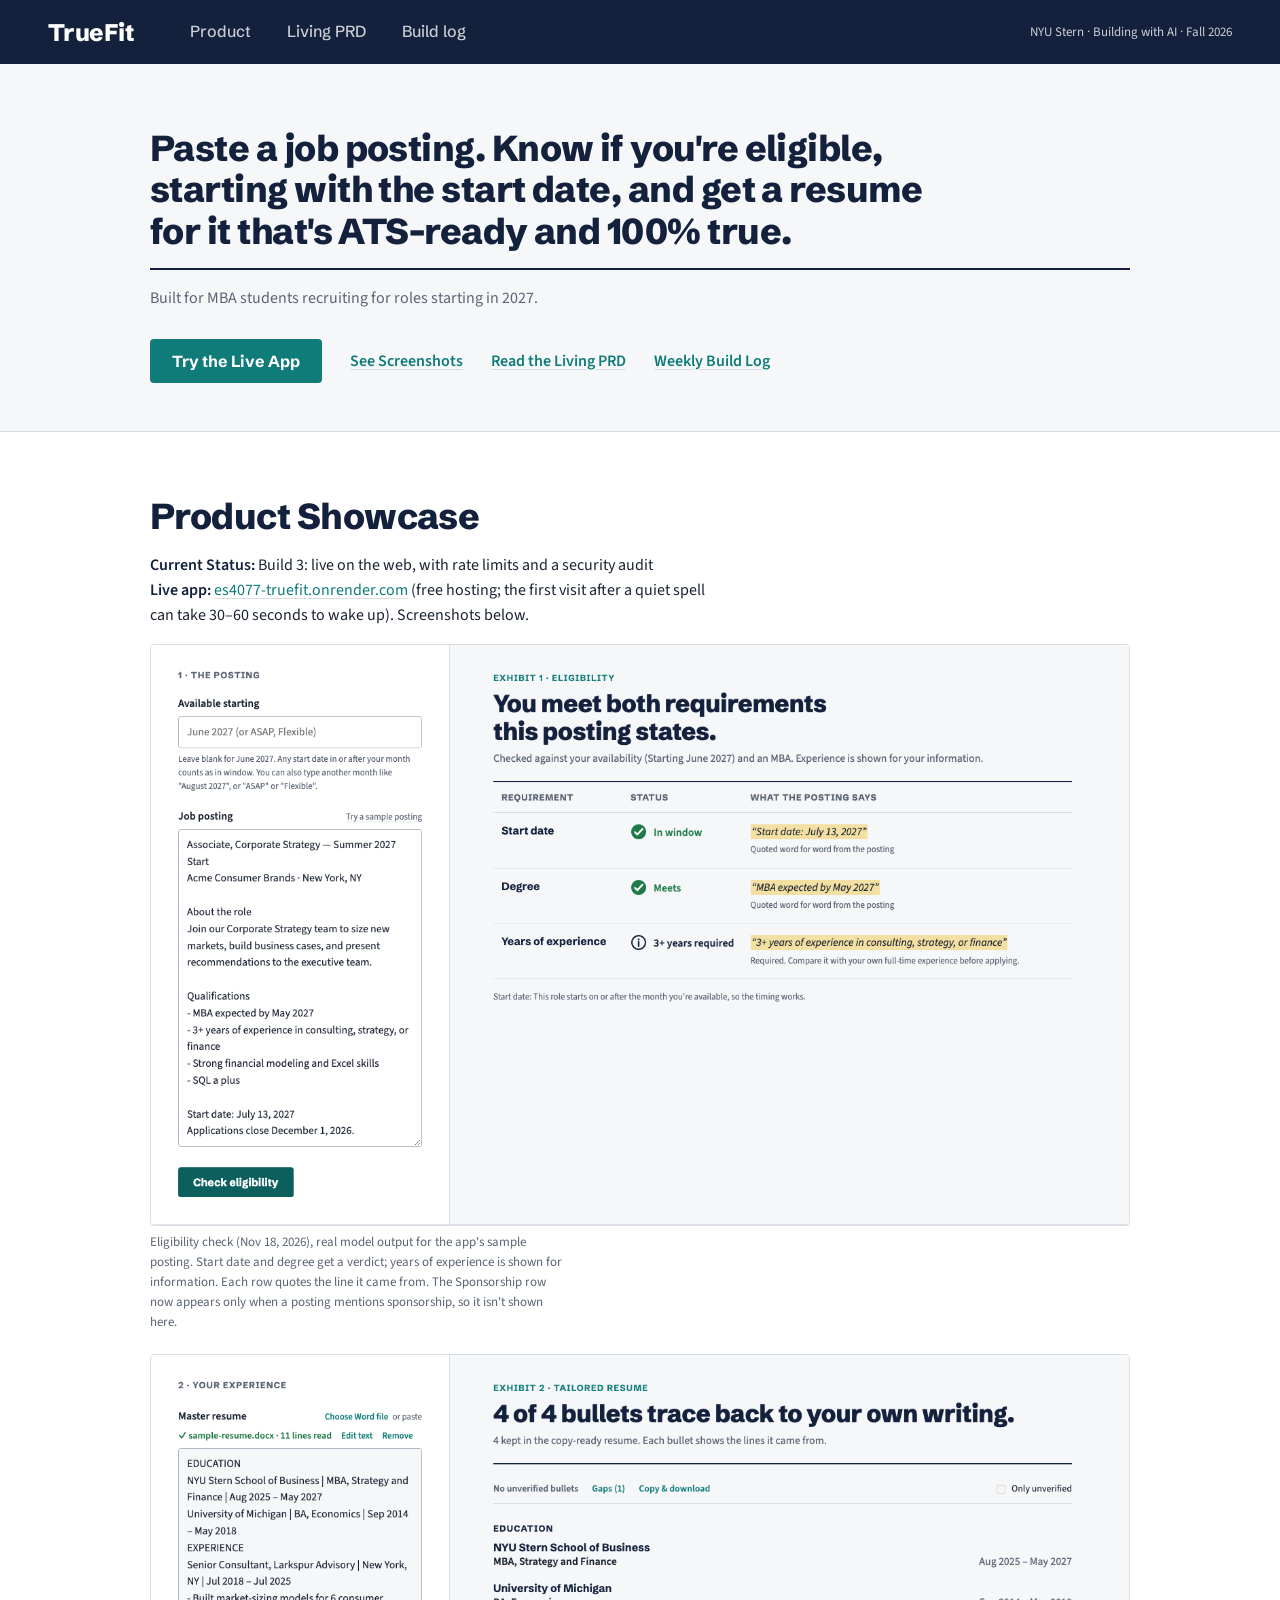
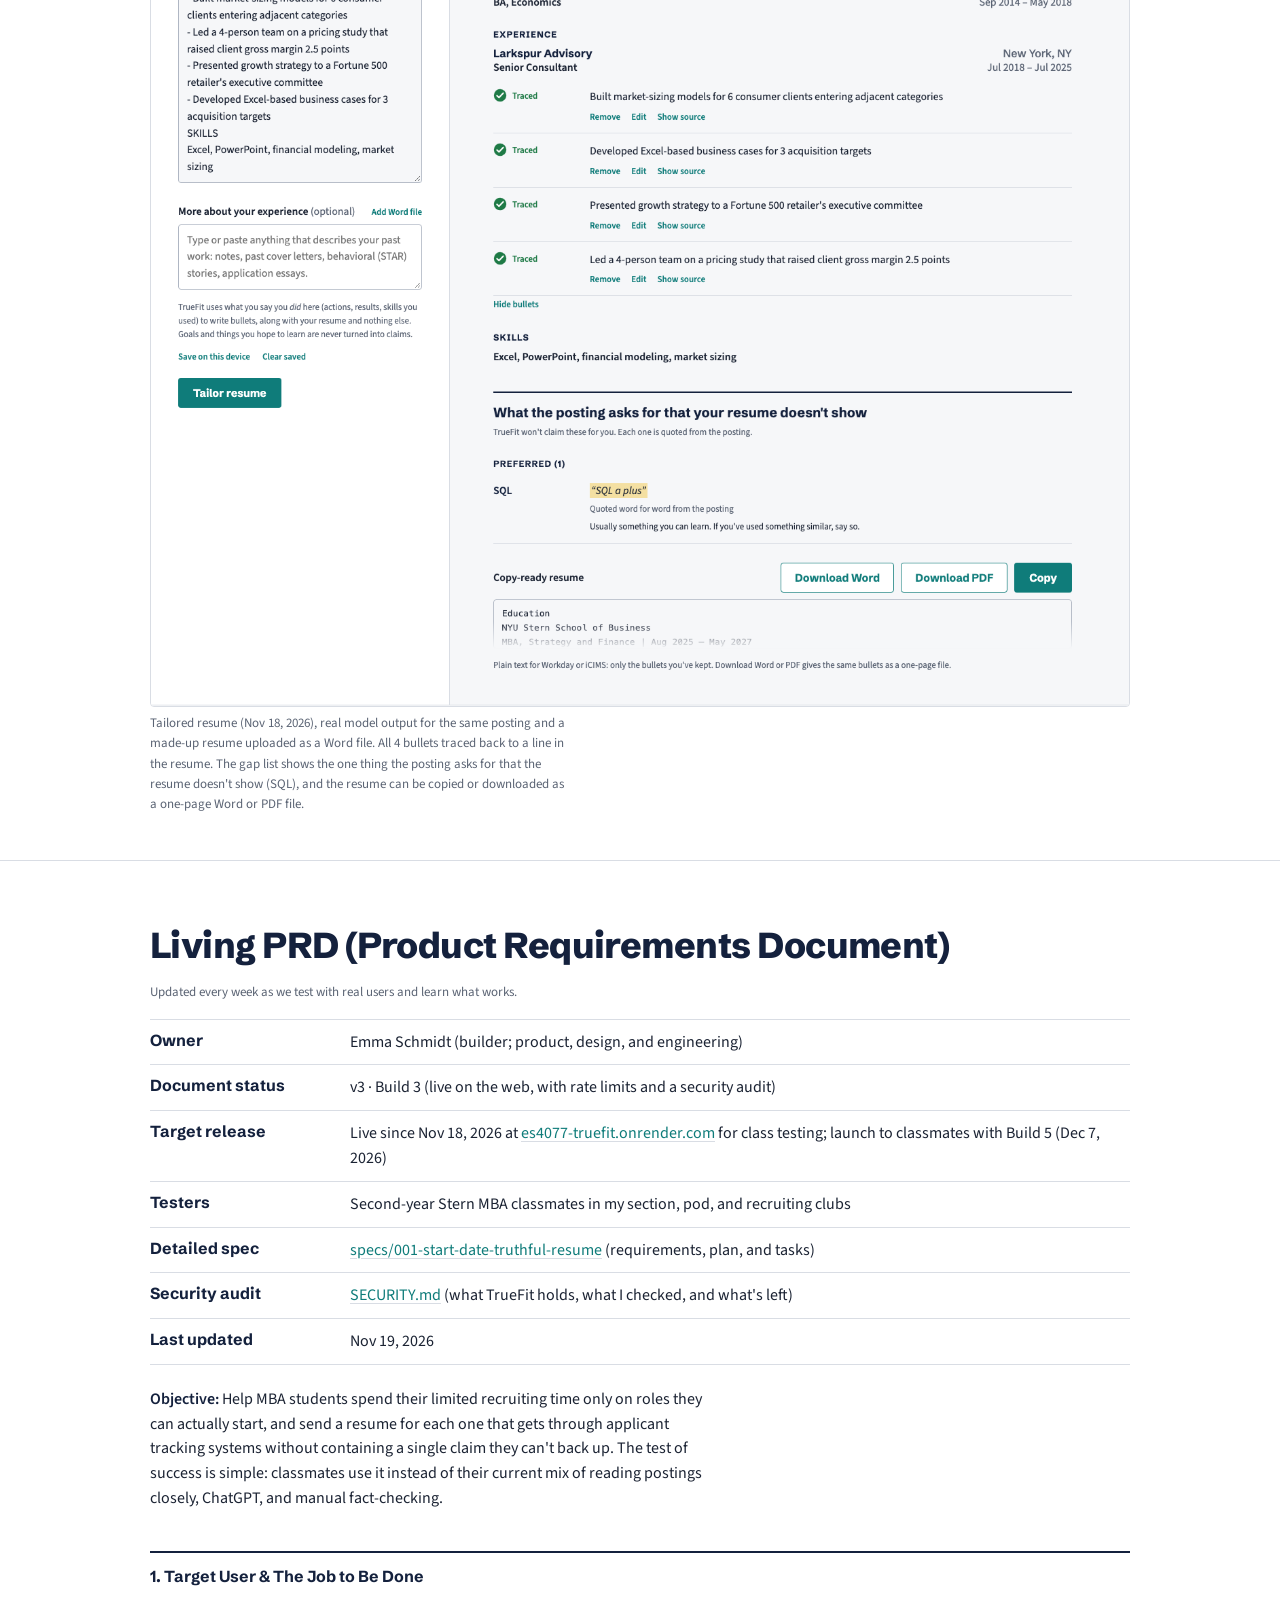
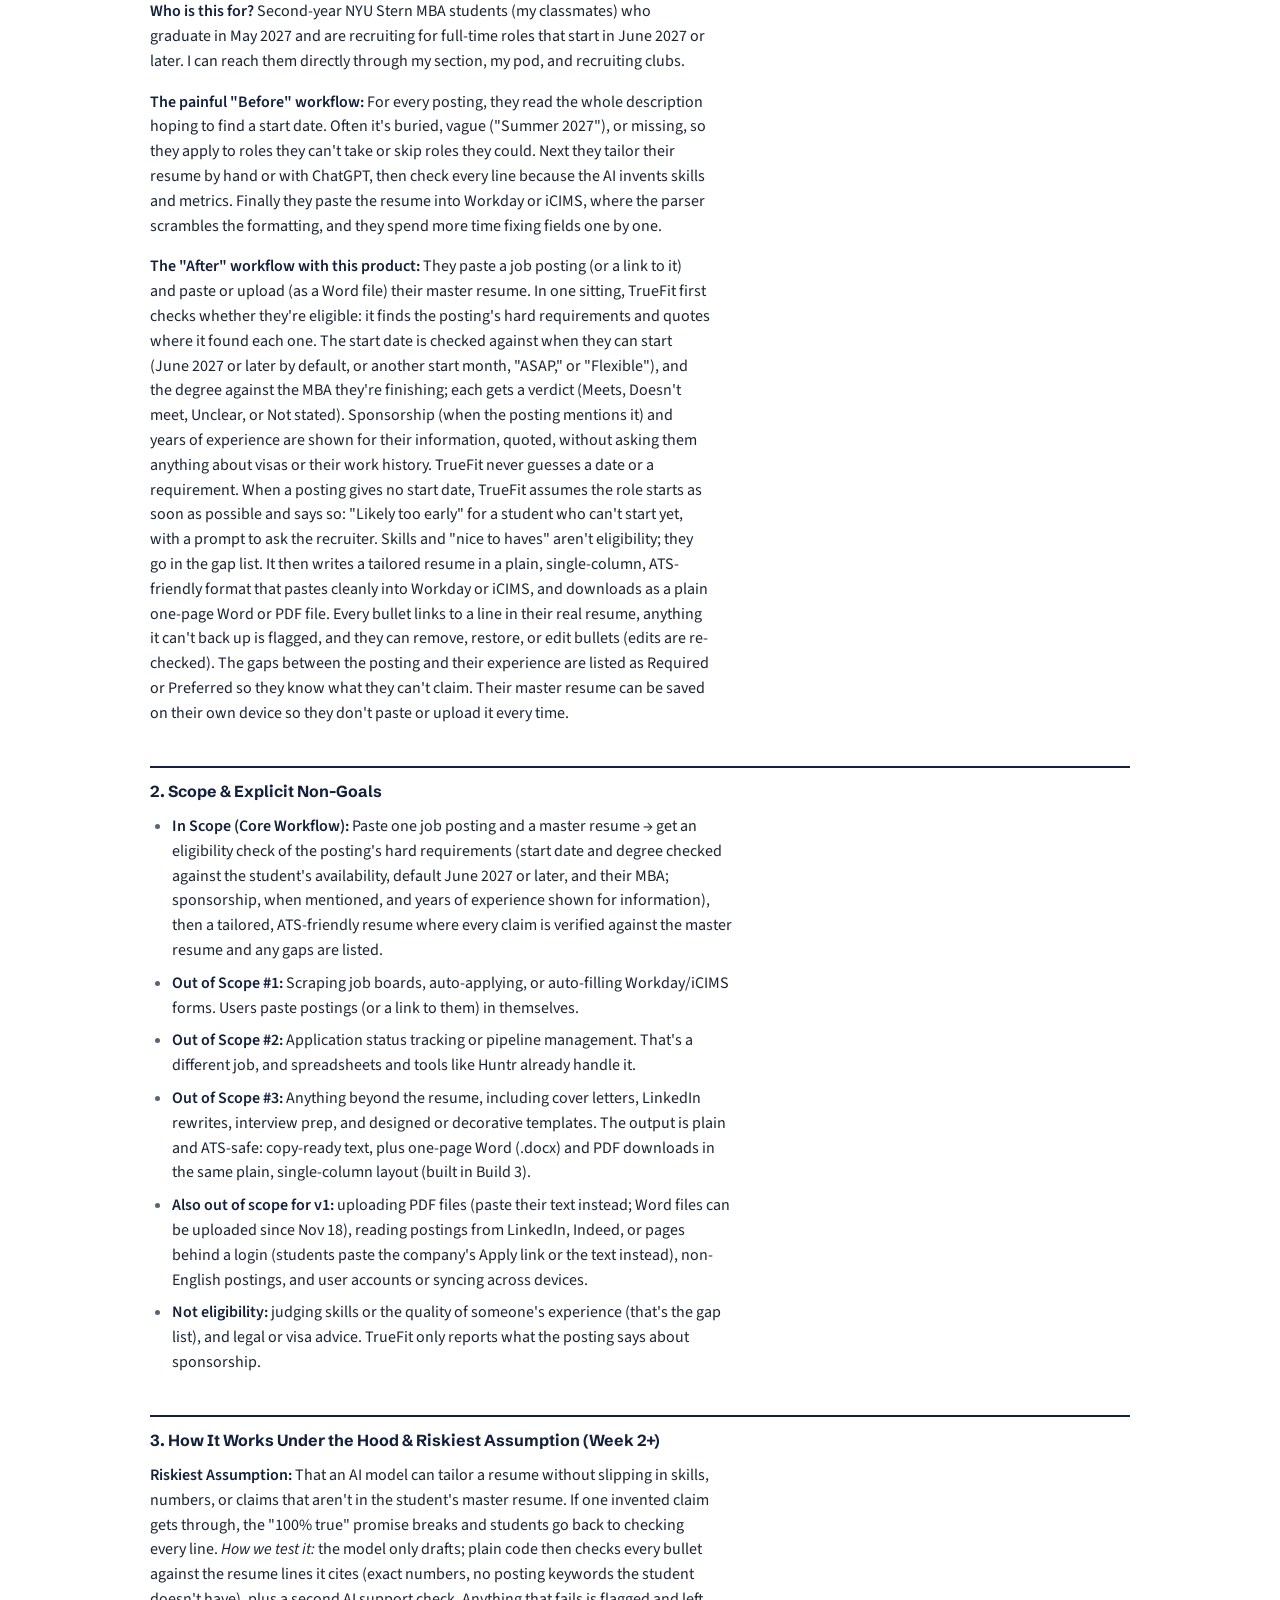
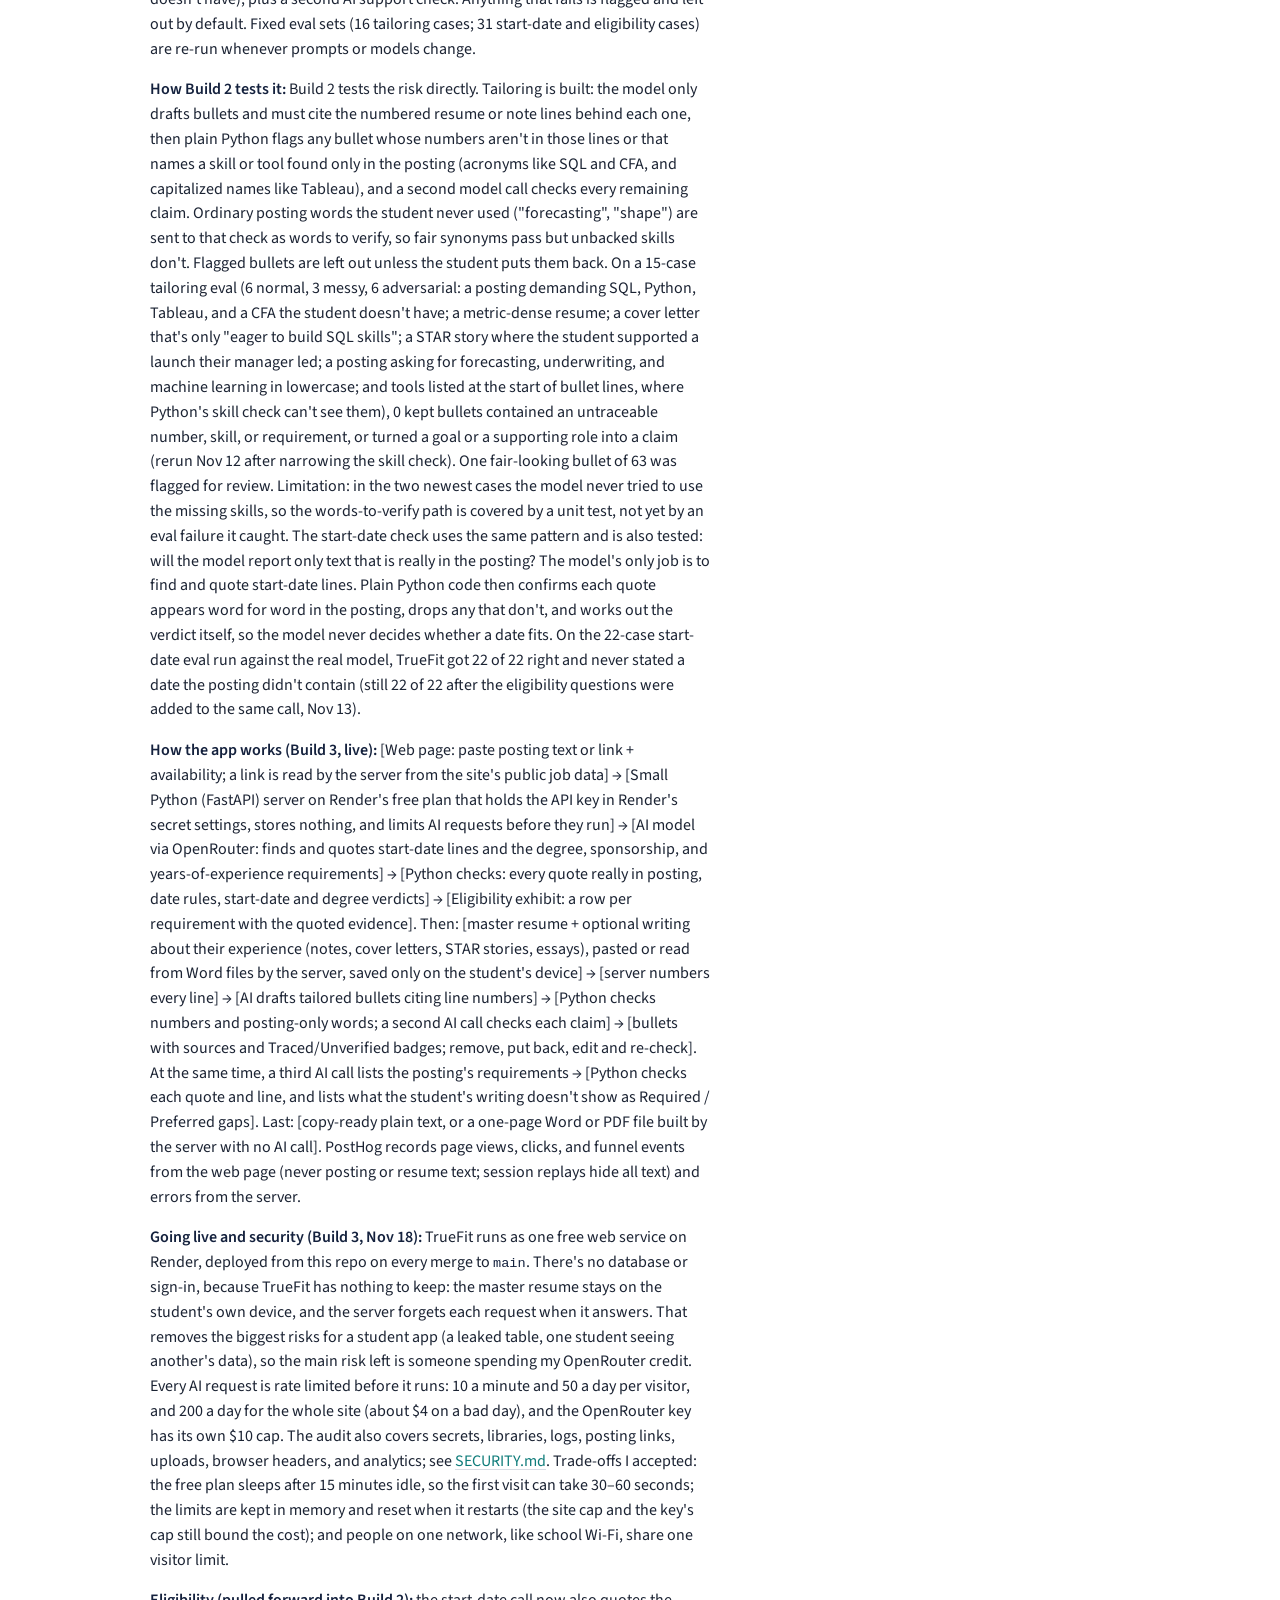
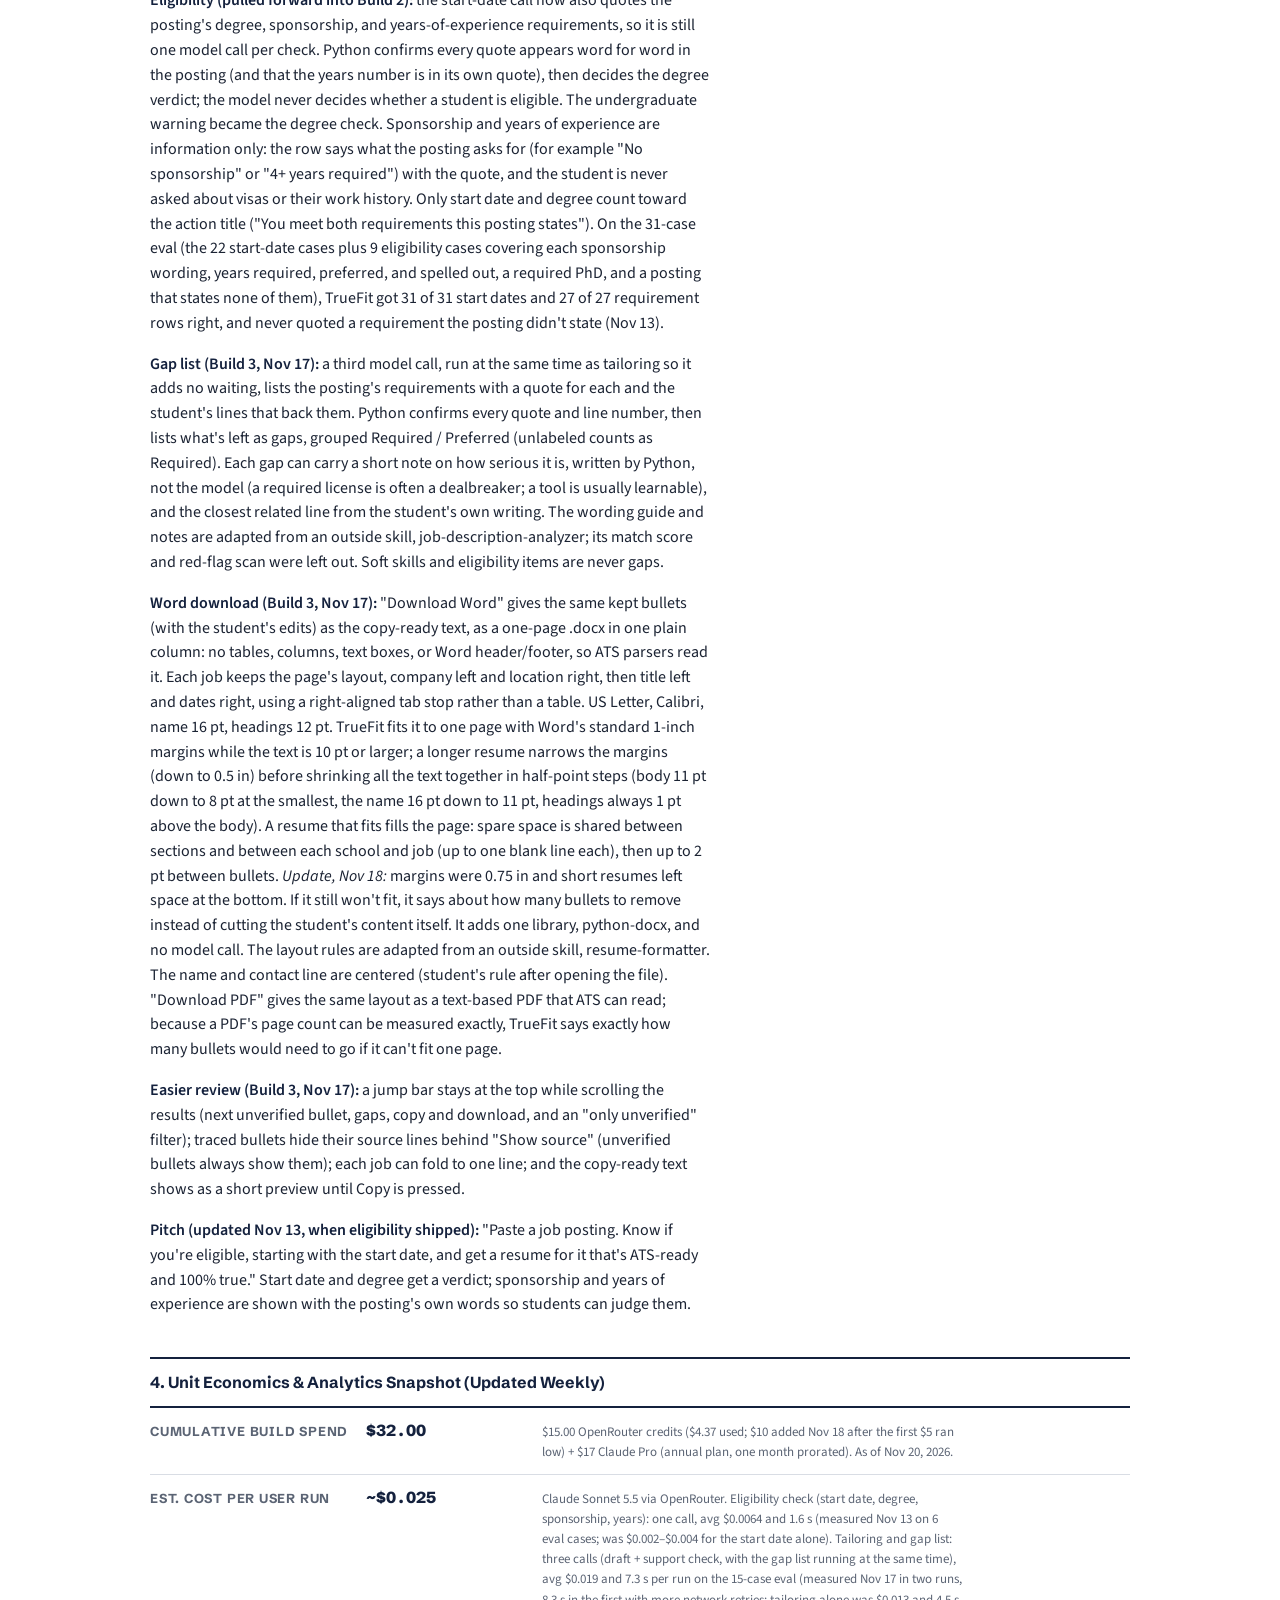
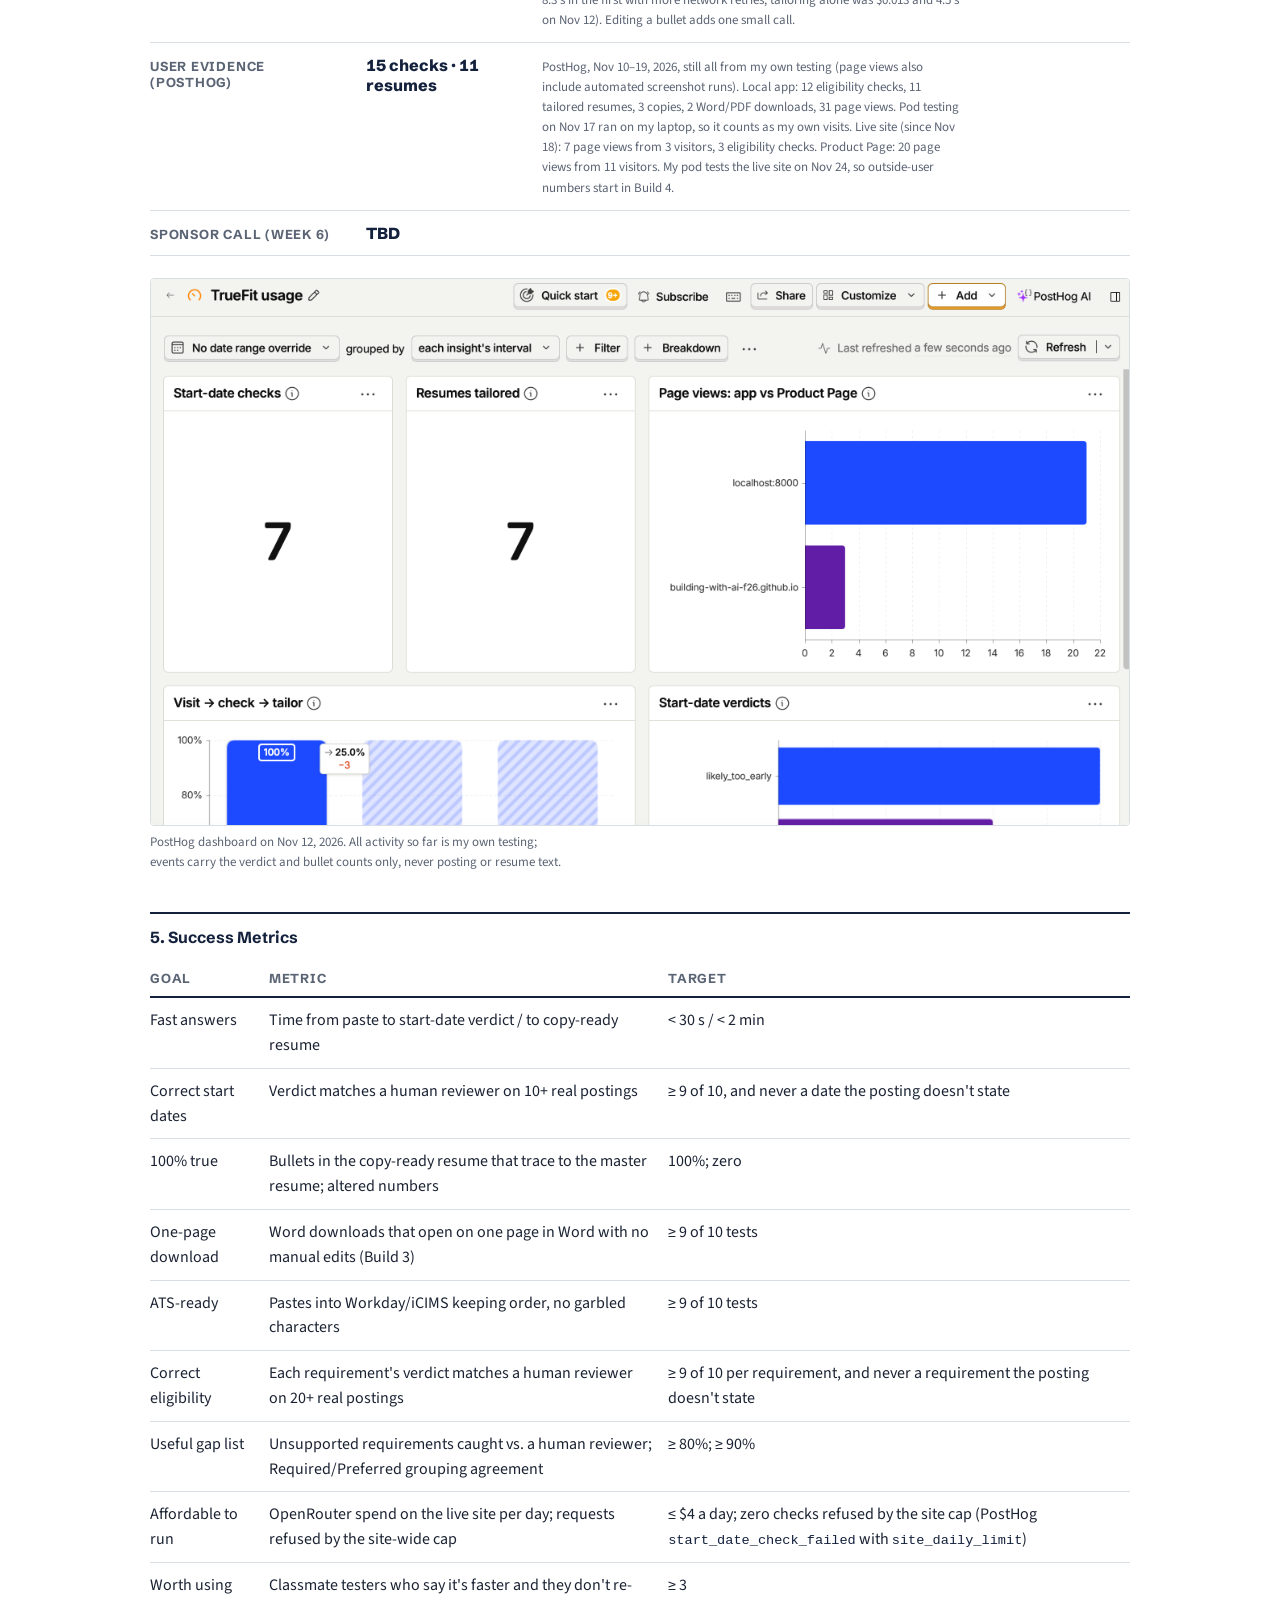
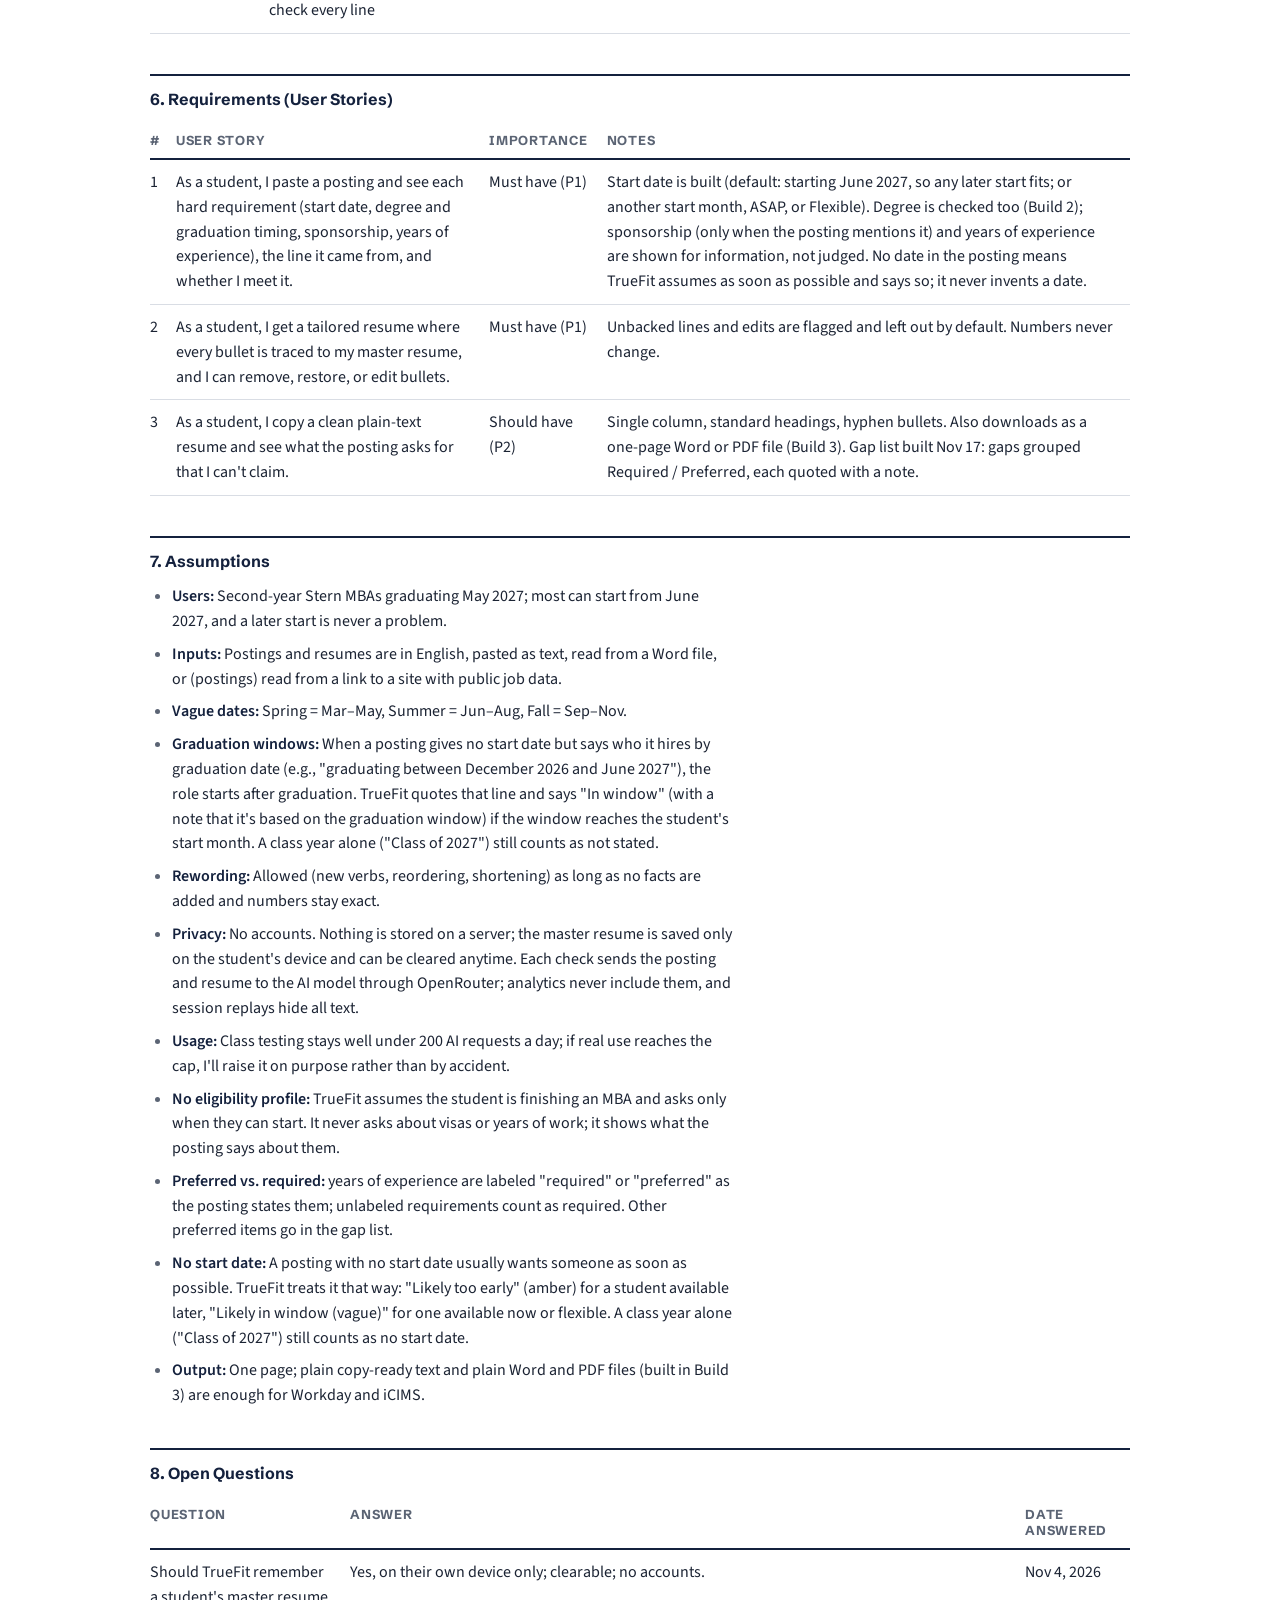
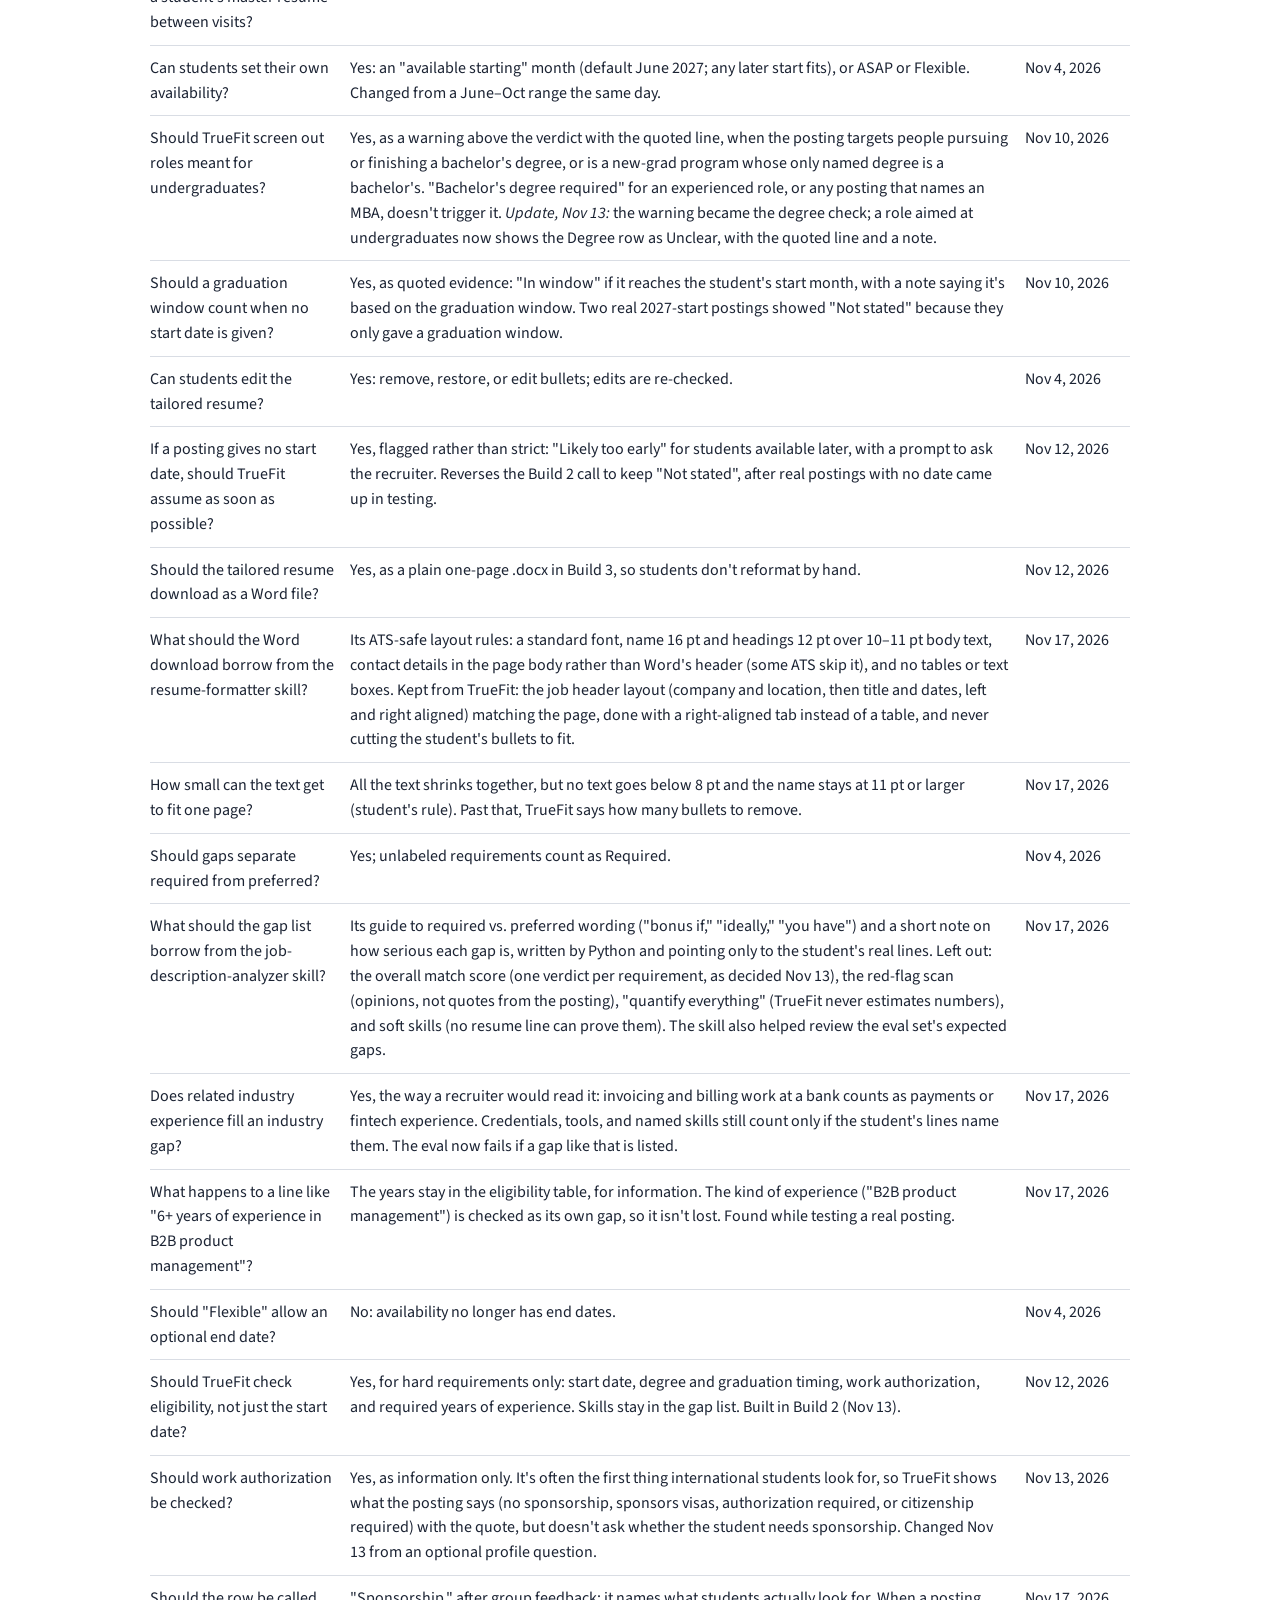
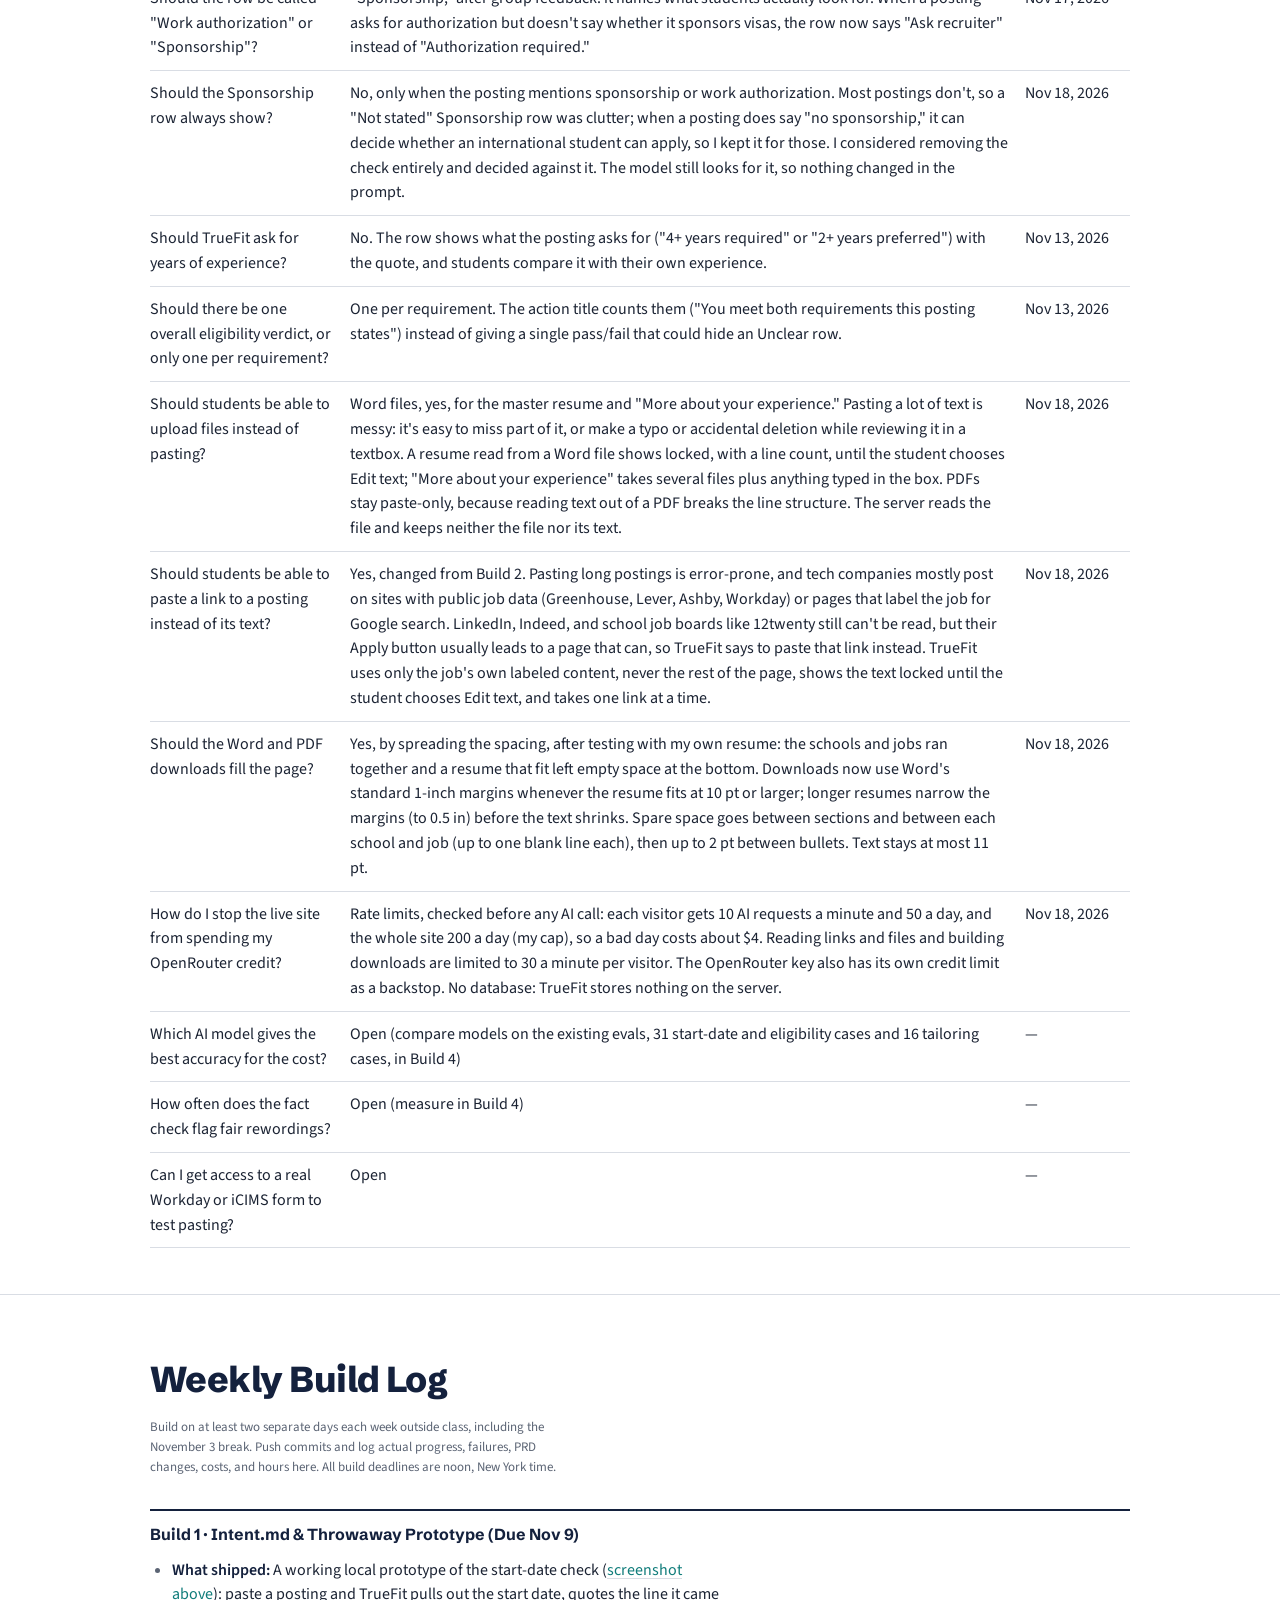
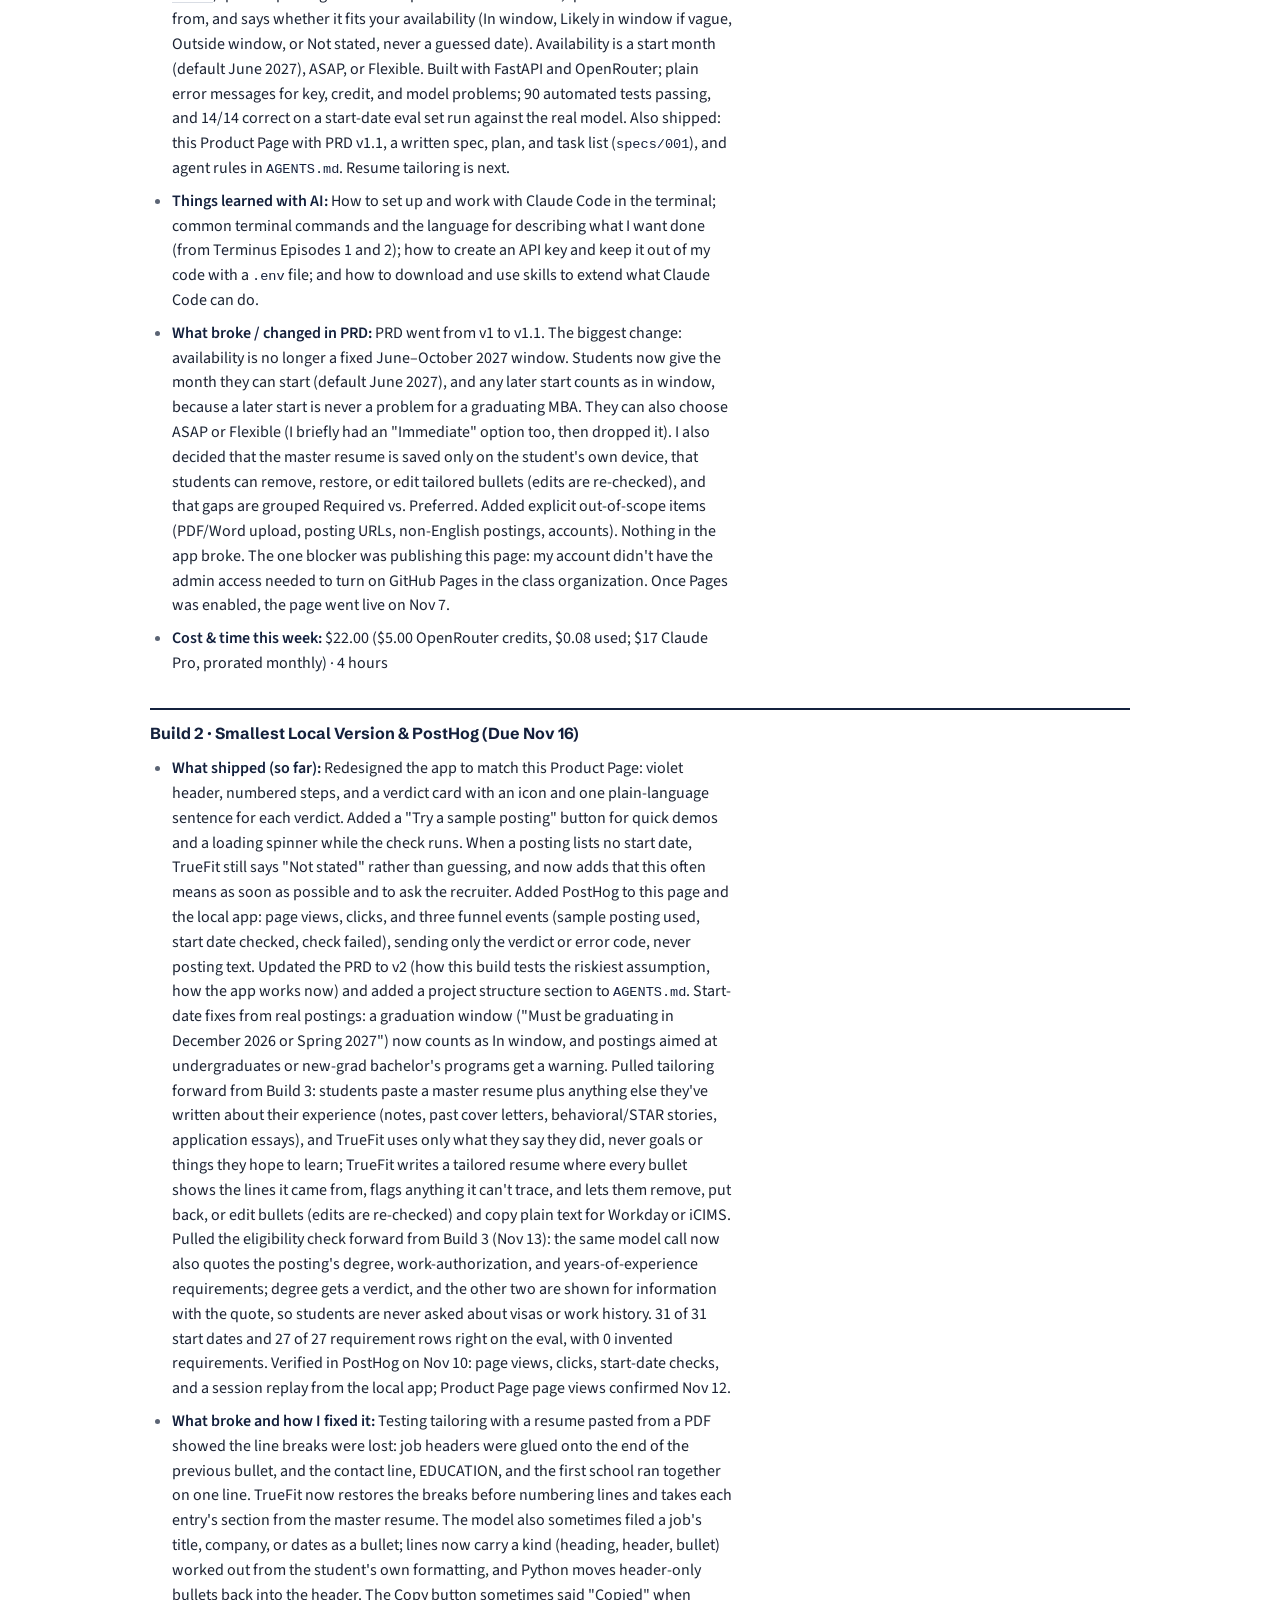
==== docs/index.html @ 212cb94d "docs: SECURITY.md live key search, how the audit was done, lifetime key cap; Build 3 log through Nov" ====
<!DOCTYPE html>
<html lang="en">
<head>
  <meta charset="UTF-8" />
  <meta name="viewport" content="width=device-width, initial-scale=1.0" />
  <title>TrueFit · Building with AI (Fall 2026)</title>
  <link rel="preconnect" href="https://fonts.googleapis.com" />
  <link rel="preconnect" href="https://fonts.gstatic.com" crossorigin />
  <link rel="stylesheet" href="https://fonts.googleapis.com/css2?family=Schibsted+Grotesk:wght@500;700;800&family=Source+Sans+3:ital,wght@0,400;0,600;1,400&display=swap" />

  <!-- PostHog web snippet. The phc_ project token is a public, write-only key meant for browsers. -->
  <script>
    !function(t,e){var o,n,p,r;e.__SV||(window.posthog=e,e._i=[],e.init=function(i,s,a){function g(t,e){var o=e.split(".");2==o.length&&(t=t[o[0]],e=o[1]),t[e]=function(){t.push([e].concat(Array.prototype.slice.call(arguments,0)))}}(p=t.createElement("script")).type="text/javascript",p.crossOrigin="anonymous",p.async=!0,p.src=s.api_host.replace(".i.posthog.com","-assets.i.posthog.com")+"/static/array.js",(r=t.getElementsByTagName("script")[0]).parentNode.insertBefore(p,r);var u=e;for(void 0!==a?u=e[a]=[]:a="posthog",u.people=u.people||[],Object.defineProperty(u,"toString",{configurable:!0,enumerable:!0,writable:!0,value:function(t){var e="posthog";return"posthog"!==a&&(e+="."+a),t||(e+=" (stub)"),e}}),Object.defineProperty(u.people,"toString",{configurable:!0,enumerable:!0,writable:!0,value:function(){return u.toString(1)+".people (stub)"}}),o="init capture register register_once register_for_session unregister unregister_for_session getFeatureFlag getFeatureFlagResult isFeatureEnabled reloadFeatureFlags updateEarlyAccessFeatureEnrollment getEarlyAccessFeatures on onFeatureFlags onSessionId getSurveys getActiveMatchingSurveys renderSurvey canRenderSurvey getNextSurveyStep identify setPersonProperties group resetGroups setPersonPropertiesForFlags resetPersonPropertiesForFlags setGroupPropertiesForFlags resetGroupPropertiesForFlags reset get_distinct_id getGroups get_session_id get_session_replay_url alias set_config startSessionRecording stopSessionRecording sessionRecordingStarted captureException loadToolbar get_property getSessionProperty createPersonProfile opt_in_capturing opt_out_capturing has_opted_in_capturing has_opted_out_capturing clear_opt_in_out_capturing debug".split(" "),n=0;n<o.length;n++)g(u,o[n]);e._i.push([i,s,a])},e.__SV=1)}(document,window.posthog||[]);
    posthog.init('phc_uiW4XceXra5XUuGMpKmSmHMM5x4Mf5BY5Hh75uG4iDvg', {
      api_host: 'https://us.i.posthog.com',
      defaults: '2026-08-30',
    })
  </script>

  <style>
    /* TrueFit: "The Exhibit" (see DESIGN.md), set for reading: one column,
       hairline rules, deck-navy bar, teal for links and the one action. */
    :root {
      --navy: #14213d;
      --ground: #f6f7f9;
      --panel: #ffffff;
      --ink: #1b2333;
      --muted: #5b6474;
      --rule: #d9dde4;
      --teal: #0f7c7a;
      --teal-dark: #0b5f5d;
      --highlight-solid: #f2c94c;

      --display: "Schibsted Grotesk", "Helvetica Neue", Arial, sans-serif;
      --body: "Source Sans 3", -apple-system, BlinkMacSystemFont, "Helvetica Neue", Arial, sans-serif;
      --mono: ui-monospace, SFMono-Regular, Menlo, monospace;
      --measure: 70ch;
    }
    * { box-sizing: border-box; }
    html { scroll-padding-top: 80px; }
    body {
      margin: 0;
      font: 16px/1.55 var(--body);
      color: var(--ink);
      background: var(--panel);
    }
    ::selection { background: var(--highlight-solid); color: var(--navy); }
    a { color: var(--teal); text-decoration: underline; text-decoration-color: var(--rule); text-underline-offset: 3px; }
    a:hover { color: var(--teal-dark); text-decoration-color: currentColor; }
    a:focus-visible { outline: 3px solid var(--teal); outline-offset: 2px; border-radius: 2px; }
    strong { font-weight: 600; color: var(--navy); }
    code { font: 0.85em var(--mono); color: var(--navy); }

    /* ---- Top bar: wordmark, page sections, course ---------------------- */
    .topbar {
      position: sticky;
      top: 0;
      z-index: 1;
      display: flex;
      align-items: stretch;
      gap: 40px;
      min-height: 64px;
      padding: 0 48px;
      background: var(--navy);
      color: #fff;
    }
    .brand {
      align-self: center;
      font: 800 24px var(--display);
      letter-spacing: -0.01em;
      color: #fff;
      text-decoration: none;
    }
    .brand:hover { color: #fff; }
    .topbar nav { display: flex; gap: 4px; }
    .topbar nav a {
      display: flex;
      align-items: center;
      padding: 0 16px;
      font: 500 16px var(--display);
      color: rgba(255, 255, 255, 0.78);
      text-decoration: none;
      border-bottom: 3px solid transparent;
    }
    .topbar nav a:hover { color: #fff; border-bottom-color: var(--highlight-solid); }
    .topbar a:focus-visible { outline: 3px solid var(--highlight-solid); outline-offset: -3px; }
    .course {
      align-self: center;
      margin-left: auto;
      font: 400 13px var(--body);
      color: rgba(255, 255, 255, 0.78);
    }

    /* ---- Page column ---------------------------------------------------- */
    .hero, section { padding-left: max(48px, (100% - 980px) / 2); padding-right: max(48px, (100% - 980px) / 2); }
    p, li { max-width: var(--measure); }

    .hero {
      background: var(--ground);
      border-bottom: 1px solid var(--rule);
      padding-top: 64px;
      padding-bottom: 48px;
    }
    h1 {
      font: 800 36px/1.15 var(--display);
      letter-spacing: -0.015em;
      color: var(--navy);
      margin-top: 0;
      margin-bottom: 0;
      padding-bottom: 16px;
      border-bottom: 2px solid var(--navy);
      text-wrap: balance;
    }
    .lede { color: var(--muted); margin-top: 16px; margin-bottom: 28px; }
    .actions { display: flex; flex-wrap: wrap; align-items: center; gap: 12px 28px; }
    .btn {
      display: inline-block;
      padding: 12px 22px;
      border-radius: 4px;
      font: 700 16px var(--display);
      color: #fff;
      background: var(--teal);
      text-decoration: none;
    }
    .btn:hover { color: #fff; background: var(--teal-dark); }
    .actions a:not(.btn) { font-weight: 600; }

    section { padding-top: 64px; padding-bottom: 24px; }
    section + section { border-top: 1px solid var(--rule); }
    h2 {
      font: 800 36px/1.15 var(--display);
      letter-spacing: -0.015em;
      color: var(--navy);
      margin-top: 0;
      margin-bottom: 16px;
      text-wrap: balance;
    }
    h3 {
      font: 700 16px/1.4 var(--display);
      color: var(--navy);
      margin-top: 40px;
      margin-bottom: 12px;
      padding-top: 12px;
      border-top: 2px solid var(--navy);
    }
    p, ul { margin-top: 0; margin-bottom: 16px; }
    ul { padding-left: 22px; }
    li { margin-bottom: 8px; }
    li::marker { color: var(--muted); }
    .meta { font-size: 13px; color: var(--muted); }

    figure { margin: 0 0 22px; }
    figure img {
      display: block;
      width: 100%;
      height: auto;
      border: 1px solid var(--rule);
      border-radius: 4px;
      background: var(--ground);
    }
    figcaption { margin-top: 6px; max-width: var(--measure); }

    /* Tables: hairlines only, caps headers, aligned numerals */
    table {
      width: 100%;
      border-collapse: collapse;
      margin-bottom: 22px;
      font-variant-numeric: tabular-nums;
    }
    th, td {
      text-align: left;
      vertical-align: top;
      padding: 10px 16px 10px 0;
      border-bottom: 1px solid var(--rule);
    }
    thead th {
      font: 700 13px var(--display);
      letter-spacing: 0.06em;
      text-transform: uppercase;
      color: var(--muted);
      border-bottom: 2px solid var(--navy);
    }
    tbody th, table:not(:has(thead)) th {
      font: 700 16px var(--display);
      color: var(--navy);
      width: 200px;
    }
    table:not(:has(thead)) tr:first-child > * { border-top: 1px solid var(--rule); }

    /* Unit economics: a ledger of labelled rows, not cards */
    .ledger { margin-bottom: 22px; border-top: 2px solid var(--navy); }
    .ledger-row {
      display: grid;
      grid-template-columns: 200px 160px minmax(0, 1fr);
      gap: 16px;
      padding: 12px 0;
      border-bottom: 1px solid var(--rule);
      align-items: baseline;
    }
    .stat-label {
      font: 700 13px var(--display);
      letter-spacing: 0.06em;
      text-transform: uppercase;
      color: var(--muted);
    }
    .stat-value {
      font: 800 16px var(--display);
      color: var(--navy);
      font-variant-numeric: tabular-nums;
    }
    .ledger-row .meta { margin: 0; }

    .log-entry h3 { margin-top: 32px; }

    @media (max-width: 900px) {
      .topbar { flex-wrap: wrap; gap: 0 20px; padding: 10px 20px 0; }
      .brand { font-size: 22px; }
      .topbar nav { order: 3; width: 100%; overflow-x: auto; margin: 0 -12px; }
      .topbar nav a { padding: 12px; }
      .course { margin-left: 0; }
      html { scroll-padding-top: 120px; }
      .hero, section { padding-left: 20px; padding-right: 20px; }
      .hero { padding-top: 40px; padding-bottom: 36px; }
      section { padding-top: 44px; }
      h1, h2 { font-size: 28px; }
      .ledger-row { grid-template-columns: 1fr; gap: 4px; }
      table { display: block; overflow-x: auto; }
      tbody th, table:not(:has(thead)) th { width: auto; min-width: 120px; }
    }
  </style>
</head>
<body>
  <header class="topbar">
    <a class="brand" href="#top">TrueFit</a>
    <nav aria-label="Page sections">
      <a href="#live-demo">Product</a>
      <a href="#prd">Living PRD</a>
      <a href="#build-log">Build log</a>
    </nav>
    <span class="course">NYU Stern · Building with AI · Fall 2026</span>
  </header>

  <main>
    <!-- HERO / PRODUCT PITCH -->
    <div class="hero" id="top">
      <h1>Paste a job posting. Know if you're eligible, starting with the start date, and get a resume for it that's ATS-ready and 100% true.</h1>
      <p class="lede">Built for MBA students recruiting for roles starting in 2027.</p>
      <div class="actions">
        <a class="btn" href="https://es4077-truefit.onrender.com" onclick="window.posthog && posthog.capture('clicked_try_product')">Try the Live App</a>
        <a href="#live-demo">See Screenshots</a>
        <a href="#prd">Read the Living PRD</a>
        <a href="#build-log">Weekly Build Log</a>
      </div>
    </div>

    <!-- DEMO / SCREENSHOT / VIDEO SHOWCASE -->
    <section id="live-demo">
      <h2>Product Showcase</h2>
      <p>
        <strong>Current Status:</strong> Build 3: live on the web, with rate limits and a security audit<br />
        <strong>Live app:</strong> <a href="https://es4077-truefit.onrender.com">es4077-truefit.onrender.com</a> (free hosting; the first visit after a quiet spell can take 30–60 seconds to wake up). Screenshots below.
      </p>
      <figure>
        <img src="images/app-build3-eligibility.png" width="1440" height="854" loading="lazy"
             alt="TrueFit's eligibility check for the app's sample posting, Associate, Corporate Strategy at a made-up company, Acme Consumer Brands. Action title: 'You meet both requirements this posting states.' Rows: Start date, In window, quoting 'Start date: July 13, 2027'; Degree, Meets, quoting 'MBA expected by May 2027'; Years of experience, shown for information as '3+ years required', quoting '3+ years of experience in consulting, strategy, or finance'. There is no Sponsorship row because the posting doesn't mention sponsorship." />
        <figcaption class="meta">
          Eligibility check (Nov 18, 2026), real model output for the app's sample posting. Start date and degree get a verdict; years of experience is shown for information. Each row quotes the line it came from. The Sponsorship row now appears only when a posting mentions sponsorship, so it isn't shown here.
        </figcaption>
      </figure>
      <figure>
        <img src="images/app-build3-tailored.png" width="1440" height="1400" loading="lazy"
             alt="TrueFit's tailored resume for a made-up sample resume read from a Word file, shown as 'sample-resume.docx · 11 lines read' with Edit text and Remove links. Action title: '4 of 4 bullets trace back to your own writing.' A jump bar reads 'No unverified bullets', 'Gaps (1)', 'Copy &amp; download', and 'Only unverified'. Education lists NYU Stern and the University of Michigan; Experience lists Senior Consultant at Larkspur Advisory with four bullets, each marked Traced. Below, the gap list under 'What the posting asks for that your resume doesn't show' has one Preferred gap, SQL, quoting 'SQL a plus'. At the bottom are Download Word, Download PDF, and Copy buttons above the copy-ready text." />
        <figcaption class="meta">
          Tailored resume (Nov 18, 2026), real model output for the same posting and a made-up resume uploaded as a Word file. All 4 bullets traced back to a line in the resume. The gap list shows the one thing the posting asks for that the resume doesn't show (SQL), and the resume can be copied or downloaded as a one-page Word or PDF file.
        </figcaption>
      </figure>
    </section>

    <!-- LIVING PRD (Updated every week!) -->
    <section id="prd">
      <h2>Living PRD (Product Requirements Document)</h2>
      <p class="meta">Updated every week as we test with real users and learn what works.</p>

      <table>
        <tr><th scope="row">Owner</th><td>Emma Schmidt (builder; product, design, and engineering)</td></tr>
        <tr><th scope="row">Document status</th><td>v3 · Build 3 (live on the web, with rate limits and a security audit)</td></tr>
        <tr><th scope="row">Target release</th><td>Live since Nov 18, 2026 at <a href="https://es4077-truefit.onrender.com">es4077-truefit.onrender.com</a> for class testing; launch to classmates with Build 5 (Dec 7, 2026)</td></tr>
        <tr><th scope="row">Testers</th><td>Second-year Stern MBA classmates in my section, pod, and recruiting clubs</td></tr>
        <tr><th scope="row">Detailed spec</th><td><a href="https://github.com/building-with-ai-f26/es4077-truefit/tree/main/specs/001-start-date-truthful-resume">specs/001-start-date-truthful-resume</a> (requirements, plan, and tasks)</td></tr>
        <tr><th scope="row">Security audit</th><td><a href="https://github.com/building-with-ai-f26/es4077-truefit/blob/main/SECURITY.md">SECURITY.md</a> (what TrueFit holds, what I checked, and what's left)</td></tr>
        <tr><th scope="row">Last updated</th><td>Nov 19, 2026</td></tr>
      </table>

      <p><strong>Objective:</strong> Help MBA students spend their limited recruiting time only on roles they can actually start, and send a resume for each one that gets through applicant tracking systems without containing a single claim they can't back up. The test of success is simple: classmates use it instead of their current mix of reading postings closely, ChatGPT, and manual fact-checking.</p>

      <h3>1. Target User & The Job to Be Done</h3>
      <p><strong>Who is this for?</strong> Second-year NYU Stern MBA students (my classmates) who graduate in May 2027 and are recruiting for full-time roles that start in June 2027 or later. I can reach them directly through my section, my pod, and recruiting clubs.</p>
      <p><strong>The painful "Before" workflow:</strong> For every posting, they read the whole description hoping to find a start date. Often it's buried, vague ("Summer 2027"), or missing, so they apply to roles they can't take or skip roles they could. Next they tailor their resume by hand or with ChatGPT, then check every line because the AI invents skills and metrics. Finally they paste the resume into Workday or iCIMS, where the parser scrambles the formatting, and they spend more time fixing fields one by one.</p>
      <p><strong>The "After" workflow with this product:</strong> They paste a job posting (or a link to it) and paste or upload (as a Word file) their master resume. In one sitting, TrueFit first checks whether they're eligible: it finds the posting's hard requirements and quotes where it found each one. The start date is checked against when they can start (June 2027 or later by default, or another start month, "ASAP," or "Flexible"), and the degree against the MBA they're finishing; each gets a verdict (Meets, Doesn't meet, Unclear, or Not stated). Sponsorship (when the posting mentions it) and years of experience are shown for their information, quoted, without asking them anything about visas or their work history. TrueFit never guesses a date or a requirement. When a posting gives no start date, TrueFit assumes the role starts as soon as possible and says so: "Likely too early" for a student who can't start yet, with a prompt to ask the recruiter. Skills and "nice to haves" aren't eligibility; they go in the gap list. It then writes a tailored resume in a plain, single-column, ATS-friendly format that pastes cleanly into Workday or iCIMS, and downloads as a plain one-page Word or PDF file. Every bullet links to a line in their real resume, anything it can't back up is flagged, and they can remove, restore, or edit bullets (edits are re-checked). The gaps between the posting and their experience are listed as Required or Preferred so they know what they can't claim. Their master resume can be saved on their own device so they don't paste or upload it every time.</p>

      <h3>2. Scope & Explicit Non-Goals</h3>
      <ul>
        <li><strong>In Scope (Core Workflow):</strong> Paste one job posting and a master resume → get an eligibility check of the posting's hard requirements (start date and degree checked against the student's availability, default June 2027 or later, and their MBA; sponsorship, when mentioned, and years of experience shown for information), then a tailored, ATS-friendly resume where every claim is verified against the master resume and any gaps are listed.</li>
        <li><strong>Out of Scope #1:</strong> Scraping job boards, auto-applying, or auto-filling Workday/iCIMS forms. Users paste postings (or a link to them) in themselves.</li>
        <li><strong>Out of Scope #2:</strong> Application status tracking or pipeline management. That's a different job, and spreadsheets and tools like Huntr already handle it.</li>
        <li><strong>Out of Scope #3:</strong> Anything beyond the resume, including cover letters, LinkedIn rewrites, interview prep, and designed or decorative templates. The output is plain and ATS-safe: copy-ready text, plus one-page Word (.docx) and PDF downloads in the same plain, single-column layout (built in Build 3).</li>
        <li><strong>Also out of scope for v1:</strong> uploading PDF files (paste their text instead; Word files can be uploaded since Nov 18), reading postings from LinkedIn, Indeed, or pages behind a login (students paste the company's Apply link or the text instead), non-English postings, and user accounts or syncing across devices.</li>
        <li><strong>Not eligibility:</strong> judging skills or the quality of someone's experience (that's the gap list), and legal or visa advice. TrueFit only reports what the posting says about sponsorship.</li>
      </ul>

      <h3>3. How It Works Under the Hood & Riskiest Assumption (Week 2+)</h3>
      <p><strong>Riskiest Assumption:</strong> That an AI model can tailor a resume without slipping in skills, numbers, or claims that aren't in the student's master resume. If one invented claim gets through, the "100% true" promise breaks and students go back to checking every line. <em>How we test it:</em> the model only drafts; plain code then checks every bullet against the resume lines it cites (exact numbers, no posting keywords the student doesn't have), plus a second AI support check. Anything that fails is flagged and left out by default. Fixed eval sets (16 tailoring cases; 31 start-date and eligibility cases) are re-run whenever prompts or models change.</p>
      <p><strong>How Build 2 tests it:</strong> Build 2 tests the risk directly. Tailoring is built: the model only drafts bullets and must cite the numbered resume or note lines behind each one, then plain Python flags any bullet whose numbers aren't in those lines or that names a skill or tool found only in the posting (acronyms like SQL and CFA, and capitalized names like Tableau), and a second model call checks every remaining claim. Ordinary posting words the student never used ("forecasting", "shape") are sent to that check as words to verify, so fair synonyms pass but unbacked skills don't. Flagged bullets are left out unless the student puts them back. On a 15-case tailoring eval (6 normal, 3 messy, 6 adversarial: a posting demanding SQL, Python, Tableau, and a CFA the student doesn't have; a metric-dense resume; a cover letter that's only "eager to build SQL skills"; a STAR story where the student supported a launch their manager led; a posting asking for forecasting, underwriting, and machine learning in lowercase; and tools listed at the start of bullet lines, where Python's skill check can't see them), 0 kept bullets contained an untraceable number, skill, or requirement, or turned a goal or a supporting role into a claim (rerun Nov 12 after narrowing the skill check). One fair-looking bullet of 63 was flagged for review. Limitation: in the two newest cases the model never tried to use the missing skills, so the words-to-verify path is covered by a unit test, not yet by an eval failure it caught. The start-date check uses the same pattern and is also tested: will the model report only text that is really in the posting? The model's only job is to find and quote start-date lines. Plain Python code then confirms each quote appears word for word in the posting, drops any that don't, and works out the verdict itself, so the model never decides whether a date fits. On the 22-case start-date eval run against the real model, TrueFit got 22 of 22 right and never stated a date the posting didn't contain (still 22 of 22 after the eligibility questions were added to the same call, Nov 13).</p>
      <p><strong>How the app works (Build 3, live):</strong> [Web page: paste posting text or link + availability; a link is read by the server from the site's public job data] → [Small Python (FastAPI) server on Render's free plan that holds the API key in Render's secret settings, stores nothing, and limits AI requests before they run] → [AI model via OpenRouter: finds and quotes start-date lines and the degree, sponsorship, and years-of-experience requirements] → [Python checks: every quote really in posting, date rules, start-date and degree verdicts] → [Eligibility exhibit: a row per requirement with the quoted evidence]. Then: [master resume + optional writing about their experience (notes, cover letters, STAR stories, essays), pasted or read from Word files by the server, saved only on the student's device] → [server numbers every line] → [AI drafts tailored bullets citing line numbers] → [Python checks numbers and posting-only words; a second AI call checks each claim] → [bullets with sources and Traced/Unverified badges; remove, put back, edit and re-check]. At the same time, a third AI call lists the posting's requirements → [Python checks each quote and line, and lists what the student's writing doesn't show as Required / Preferred gaps]. Last: [copy-ready plain text, or a one-page Word or PDF file built by the server with no AI call]. PostHog records page views, clicks, and funnel events from the web page (never posting or resume text; session replays hide all text) and errors from the server.</p>
      <p><strong>Going live and security (Build 3, Nov 18):</strong> TrueFit runs as one free web service on Render, deployed from this repo on every merge to <code>main</code>. There's no database or sign-in, because TrueFit has nothing to keep: the master resume stays on the student's own device, and the server forgets each request when it answers. That removes the biggest risks for a student app (a leaked table, one student seeing another's data), so the main risk left is someone spending my OpenRouter credit. Every AI request is rate limited before it runs: 10 a minute and 50 a day per visitor, and 200 a day for the whole site (about $4 on a bad day), and the OpenRouter key has its own $10 cap. The audit also covers secrets, libraries, logs, posting links, uploads, browser headers, and analytics; see <a href="https://github.com/building-with-ai-f26/es4077-truefit/blob/main/SECURITY.md">SECURITY.md</a>. Trade-offs I accepted: the free plan sleeps after 15 minutes idle, so the first visit can take 30–60 seconds; the limits are kept in memory and reset when it restarts (the site cap and the key's cap still bound the cost); and people on one network, like school Wi-Fi, share one visitor limit.</p>
      <p><strong>Eligibility (pulled forward into Build 2):</strong> the start-date call now also quotes the posting's degree, sponsorship, and years-of-experience requirements, so it is still one model call per check. Python confirms every quote appears word for word in the posting (and that the years number is in its own quote), then decides the degree verdict; the model never decides whether a student is eligible. The undergraduate warning became the degree check. Sponsorship and years of experience are information only: the row says what the posting asks for (for example "No sponsorship" or "4+ years required") with the quote, and the student is never asked about visas or their work history. Only start date and degree count toward the action title ("You meet both requirements this posting states"). On the 31-case eval (the 22 start-date cases plus 9 eligibility cases covering each sponsorship wording, years required, preferred, and spelled out, a required PhD, and a posting that states none of them), TrueFit got 31 of 31 start dates and 27 of 27 requirement rows right, and never quoted a requirement the posting didn't state (Nov 13).</p>
      <p><strong>Gap list (Build 3, Nov 17):</strong> a third model call, run at the same time as tailoring so it adds no waiting, lists the posting's requirements with a quote for each and the student's lines that back them. Python confirms every quote and line number, then lists what's left as gaps, grouped Required / Preferred (unlabeled counts as Required). Each gap can carry a short note on how serious it is, written by Python, not the model (a required license is often a dealbreaker; a tool is usually learnable), and the closest related line from the student's own writing. The wording guide and notes are adapted from an outside skill, job-description-analyzer; its match score and red-flag scan were left out. Soft skills and eligibility items are never gaps.</p>
      <p><strong>Word download (Build 3, Nov 17):</strong> "Download Word" gives the same kept bullets (with the student's edits) as the copy-ready text, as a one-page .docx in one plain column: no tables, columns, text boxes, or Word header/footer, so ATS parsers read it. Each job keeps the page's layout, company left and location right, then title left and dates right, using a right-aligned tab stop rather than a table. US Letter, Calibri, name 16 pt, headings 12 pt. TrueFit fits it to one page with Word's standard 1-inch margins while the text is 10 pt or larger; a longer resume narrows the margins (down to 0.5 in) before shrinking all the text together in half-point steps (body 11 pt down to 8 pt at the smallest, the name 16 pt down to 11 pt, headings always 1 pt above the body). A resume that fits fills the page: spare space is shared between sections and between each school and job (up to one blank line each), then up to 2 pt between bullets. <em>Update, Nov 18:</em> margins were 0.75 in and short resumes left space at the bottom. If it still won't fit, it says about how many bullets to remove instead of cutting the student's content itself. It adds one library, python-docx, and no model call. The layout rules are adapted from an outside skill, resume-formatter. The name and contact line are centered (student's rule after opening the file). "Download PDF" gives the same layout as a text-based PDF that ATS can read; because a PDF's page count can be measured exactly, TrueFit says exactly how many bullets would need to go if it can't fit one page.</p>
      <p><strong>Easier review (Build 3, Nov 17):</strong> a jump bar stays at the top while scrolling the results (next unverified bullet, gaps, copy and download, and an "only unverified" filter); traced bullets hide their source lines behind "Show source" (unverified bullets always show them); each job can fold to one line; and the copy-ready text shows as a short preview until Copy is pressed.</p>
      <p><strong>Pitch (updated Nov 13, when eligibility shipped):</strong> "Paste a job posting. Know if you're eligible, starting with the start date, and get a resume for it that's ATS-ready and 100% true." Start date and degree get a verdict; sponsorship and years of experience are shown with the posting's own words so students can judge them.</p>

      <h3>4. Unit Economics & Analytics Snapshot (Updated Weekly)</h3>
      <div class="ledger">
        <div class="ledger-row">
          <div class="stat-label">Cumulative Build Spend</div>
          <div class="stat-value">$32.00</div>
          <p class="meta">$15.00 OpenRouter credits ($4.37 used; $10 added Nov 18 after the first $5 ran low) + $17 Claude Pro (annual plan, one month prorated). As of Nov 20, 2026.</p>
        </div>
        <div class="ledger-row">
          <div class="stat-label">Est. Cost Per User Run</div>
          <div class="stat-value">~$0.025</div>
          <p class="meta">Claude Sonnet 5.5 via OpenRouter. Eligibility check (start date, degree, sponsorship, years): one call, avg $0.0064 and 1.6 s (measured Nov 13 on 6 eval cases; was $0.002–$0.004 for the start date alone). Tailoring and gap list: three calls (draft + support check, with the gap list running at the same time), avg $0.019 and 7.3 s per run on the 15-case eval (measured Nov 17 in two runs, 8.3 s in the first with more network retries; tailoring alone was $0.013 and 4.5 s on Nov 12). Editing a bullet adds one small call.</p>
        </div>
        <div class="ledger-row">
          <div class="stat-label">User Evidence (PostHog)</div>
          <div class="stat-value">15 checks · 11 resumes</div>
          <p class="meta">PostHog, Nov 10–19, 2026, still all from my own testing (page views also include automated screenshot runs). Local app: 12 eligibility checks, 11 tailored resumes, 3 copies, 2 Word/PDF downloads, 31 page views. Pod testing on Nov 17 ran on my laptop, so it counts as my own visits. Live site (since Nov 18): 7 page views from 3 visitors, 3 eligibility checks. Product Page: 20 page views from 11 visitors. My pod tests the live site on Nov 24, so outside-user numbers start in Build 4.</p>
        </div>
        <div class="ledger-row">
          <div class="stat-label">Sponsor Call (Week 6)</div>
          <div class="stat-value">TBD</div>
        </div>
      </div>
      <figure>
        <img src="images/posthog-dashboard-build2.png" width="2426" height="1354" loading="lazy"
             alt="PostHog dashboard 'TrueFit usage': 7 start-date checks, 7 resumes tailored, page views for the local app (about 21) and the Product Page (3), a visit-to-check-to-tailor funnel, and start-date verdicts broken down by type." />
        <figcaption class="meta">PostHog dashboard on Nov 12, 2026. All activity so far is my own testing; events carry the verdict and bullet counts only, never posting or resume text.</figcaption>
      </figure>

      <h3>5. Success Metrics</h3>
      <table>
        <thead><tr><th>Goal</th><th>Metric</th><th>Target</th></tr></thead>
        <tbody>
          <tr><td>Fast answers</td><td>Time from paste to start-date verdict / to copy-ready resume</td><td>&lt; 30 s / &lt; 2 min</td></tr>
          <tr><td>Correct start dates</td><td>Verdict matches a human reviewer on 10+ real postings</td><td>≥ 9 of 10, and never a date the posting doesn't state</td></tr>
          <tr><td>100% true</td><td>Bullets in the copy-ready resume that trace to the master resume; altered numbers</td><td>100%; zero</td></tr>
          <tr><td>One-page download</td><td>Word downloads that open on one page in Word with no manual edits (Build 3)</td><td>≥ 9 of 10 tests</td></tr>
          <tr><td>ATS-ready</td><td>Pastes into Workday/iCIMS keeping order, no garbled characters</td><td>≥ 9 of 10 tests</td></tr>
          <tr><td>Correct eligibility</td><td>Each requirement's verdict matches a human reviewer on 20+ real postings</td><td>≥ 9 of 10 per requirement, and never a requirement the posting doesn't state</td></tr>
          <tr><td>Useful gap list</td><td>Unsupported requirements caught vs. a human reviewer; Required/Preferred grouping agreement</td><td>≥ 80%; ≥ 90%</td></tr>
          <tr><td>Affordable to run</td><td>OpenRouter spend on the live site per day; requests refused by the site-wide cap</td><td>≤ $4 a day; zero checks refused by the site cap (PostHog <code>start_date_check_failed</code> with <code>site_daily_limit</code>)</td></tr>
          <tr><td>Worth using</td><td>Classmate testers who say it's faster and they don't re-check every line</td><td>≥ 3</td></tr>
        </tbody>
      </table>

      <h3>6. Requirements (User Stories)</h3>
      <table>
        <thead><tr><th>#</th><th>User story</th><th>Importance</th><th>Notes</th></tr></thead>
        <tbody>
          <tr><td>1</td><td>As a student, I paste a posting and see each hard requirement (start date, degree and graduation timing, sponsorship, years of experience), the line it came from, and whether I meet it.</td><td>Must have (P1)</td><td>Start date is built (default: starting June 2027, so any later start fits; or another start month, ASAP, or Flexible). Degree is checked too (Build 2); sponsorship (only when the posting mentions it) and years of experience are shown for information, not judged. No date in the posting means TrueFit assumes as soon as possible and says so; it never invents a date.</td></tr>
          <tr><td>2</td><td>As a student, I get a tailored resume where every bullet is traced to my master resume, and I can remove, restore, or edit bullets.</td><td>Must have (P1)</td><td>Unbacked lines and edits are flagged and left out by default. Numbers never change.</td></tr>
          <tr><td>3</td><td>As a student, I copy a clean plain-text resume and see what the posting asks for that I can't claim.</td><td>Should have (P2)</td><td>Single column, standard headings, hyphen bullets. Also downloads as a one-page Word or PDF file (Build 3). Gap list built Nov 17: gaps grouped Required / Preferred, each quoted with a note.</td></tr>
        </tbody>
      </table>

      <h3>7. Assumptions</h3>
      <ul>
        <li><strong>Users:</strong> Second-year Stern MBAs graduating May 2027; most can start from June 2027, and a later start is never a problem.</li>
        <li><strong>Inputs:</strong> Postings and resumes are in English, pasted as text, read from a Word file, or (postings) read from a link to a site with public job data.</li>
        <li><strong>Vague dates:</strong> Spring = Mar–May, Summer = Jun–Aug, Fall = Sep–Nov.</li>
        <li><strong>Graduation windows:</strong> When a posting gives no start date but says who it hires by graduation date (e.g., "graduating between December 2026 and June 2027"), the role starts after graduation. TrueFit quotes that line and says "In window" (with a note that it's based on the graduation window) if the window reaches the student's start month. A class year alone ("Class of 2027") still counts as not stated.</li>
        <li><strong>Rewording:</strong> Allowed (new verbs, reordering, shortening) as long as no facts are added and numbers stay exact.</li>
        <li><strong>Privacy:</strong> No accounts. Nothing is stored on a server; the master resume is saved only on the student's device and can be cleared anytime. Each check sends the posting and resume to the AI model through OpenRouter; analytics never include them, and session replays hide all text.</li>
        <li><strong>Usage:</strong> Class testing stays well under 200 AI requests a day; if real use reaches the cap, I'll raise it on purpose rather than by accident.</li>
        <li><strong>No eligibility profile:</strong> TrueFit assumes the student is finishing an MBA and asks only when they can start. It never asks about visas or years of work; it shows what the posting says about them.</li>
        <li><strong>Preferred vs. required:</strong> years of experience are labeled "required" or "preferred" as the posting states them; unlabeled requirements count as required. Other preferred items go in the gap list.</li>
        <li><strong>No start date:</strong> A posting with no start date usually wants someone as soon as possible. TrueFit treats it that way: "Likely too early" (amber) for a student available later, "Likely in window (vague)" for one available now or flexible. A class year alone ("Class of 2027") still counts as no start date.</li>
        <li><strong>Output:</strong> One page; plain copy-ready text and plain Word and PDF files (built in Build 3) are enough for Workday and iCIMS.</li>
      </ul>

      <h3>8. Open Questions</h3>
      <table>
        <thead><tr><th>Question</th><th>Answer</th><th>Date answered</th></tr></thead>
        <tbody>
          <tr><td>Should TrueFit remember a student's master resume between visits?</td><td>Yes, on their own device only; clearable; no accounts.</td><td>Nov 4, 2026</td></tr>
          <tr><td>Can students set their own availability?</td><td>Yes: an "available starting" month (default June 2027; any later start fits), or ASAP or Flexible. Changed from a June–Oct range the same day.</td><td>Nov 4, 2026</td></tr>
          <tr><td>Should TrueFit screen out roles meant for undergraduates?</td><td>Yes, as a warning above the verdict with the quoted line, when the posting targets people pursuing or finishing a bachelor's degree, or is a new-grad program whose only named degree is a bachelor's. "Bachelor's degree required" for an experienced role, or any posting that names an MBA, doesn't trigger it. <em>Update, Nov 13:</em> the warning became the degree check; a role aimed at undergraduates now shows the Degree row as Unclear, with the quoted line and a note.</td><td>Nov 10, 2026</td></tr>
          <tr><td>Should a graduation window count when no start date is given?</td><td>Yes, as quoted evidence: "In window" if it reaches the student's start month, with a note saying it's based on the graduation window. Two real 2027-start postings showed "Not stated" because they only gave a graduation window.</td><td>Nov 10, 2026</td></tr>
          <tr><td>Can students edit the tailored resume?</td><td>Yes: remove, restore, or edit bullets; edits are re-checked.</td><td>Nov 4, 2026</td></tr>
          <tr><td>If a posting gives no start date, should TrueFit assume as soon as possible?</td><td>Yes, flagged rather than strict: "Likely too early" for students available later, with a prompt to ask the recruiter. Reverses the Build 2 call to keep "Not stated", after real postings with no date came up in testing.</td><td>Nov 12, 2026</td></tr>
          <tr><td>Should the tailored resume download as a Word file?</td><td>Yes, as a plain one-page .docx in Build 3, so students don't reformat by hand.</td><td>Nov 12, 2026</td></tr>
          <tr><td>What should the Word download borrow from the resume-formatter skill?</td><td>Its ATS-safe layout rules: a standard font, name 16 pt and headings 12 pt over 10–11 pt body text, contact details in the page body rather than Word's header (some ATS skip it), and no tables or text boxes. Kept from TrueFit: the job header layout (company and location, then title and dates, left and right aligned) matching the page, done with a right-aligned tab instead of a table, and never cutting the student's bullets to fit.</td><td>Nov 17, 2026</td></tr>
          <tr><td>How small can the text get to fit one page?</td><td>All the text shrinks together, but no text goes below 8 pt and the name stays at 11 pt or larger (student's rule). Past that, TrueFit says how many bullets to remove.</td><td>Nov 17, 2026</td></tr>
          <tr><td>Should gaps separate required from preferred?</td><td>Yes; unlabeled requirements count as Required.</td><td>Nov 4, 2026</td></tr>
          <tr><td>What should the gap list borrow from the job-description-analyzer skill?</td><td>Its guide to required vs. preferred wording ("bonus if," "ideally," "you have") and a short note on how serious each gap is, written by Python and pointing only to the student's real lines. Left out: the overall match score (one verdict per requirement, as decided Nov 13), the red-flag scan (opinions, not quotes from the posting), "quantify everything" (TrueFit never estimates numbers), and soft skills (no resume line can prove them). The skill also helped review the eval set's expected gaps.</td><td>Nov 17, 2026</td></tr>
          <tr><td>Does related industry experience fill an industry gap?</td><td>Yes, the way a recruiter would read it: invoicing and billing work at a bank counts as payments or fintech experience. Credentials, tools, and named skills still count only if the student's lines name them. The eval now fails if a gap like that is listed.</td><td>Nov 17, 2026</td></tr>
          <tr><td>What happens to a line like "6+ years of experience in B2B product management"?</td><td>The years stay in the eligibility table, for information. The kind of experience ("B2B product management") is checked as its own gap, so it isn't lost. Found while testing a real posting.</td><td>Nov 17, 2026</td></tr>
          <tr><td>Should "Flexible" allow an optional end date?</td><td>No: availability no longer has end dates.</td><td>Nov 4, 2026</td></tr>
          <tr><td>Should TrueFit check eligibility, not just the start date?</td><td>Yes, for hard requirements only: start date, degree and graduation timing, work authorization, and required years of experience. Skills stay in the gap list. Built in Build 2 (Nov 13).</td><td>Nov 12, 2026</td></tr>
          <tr><td>Should work authorization be checked?</td><td>Yes, as information only. It's often the first thing international students look for, so TrueFit shows what the posting says (no sponsorship, sponsors visas, authorization required, or citizenship required) with the quote, but doesn't ask whether the student needs sponsorship. Changed Nov 13 from an optional profile question.</td><td>Nov 13, 2026</td></tr>
          <tr><td>Should the row be called "Work authorization" or "Sponsorship"?</td><td>"Sponsorship," after group feedback: it names what students actually look for. When a posting asks for authorization but doesn't say whether it sponsors visas, the row now says "Ask recruiter" instead of "Authorization required."</td><td>Nov 17, 2026</td></tr>
          <tr><td>Should the Sponsorship row always show?</td><td>No, only when the posting mentions sponsorship or work authorization. Most postings don't, so a "Not stated" Sponsorship row was clutter; when a posting does say "no sponsorship," it can decide whether an international student can apply, so I kept it for those. I considered removing the check entirely and decided against it. The model still looks for it, so nothing changed in the prompt.</td><td>Nov 18, 2026</td></tr>
          <tr><td>Should TrueFit ask for years of experience?</td><td>No. The row shows what the posting asks for ("4+ years required" or "2+ years preferred") with the quote, and students compare it with their own experience.</td><td>Nov 13, 2026</td></tr>
          <tr><td>Should there be one overall eligibility verdict, or only one per requirement?</td><td>One per requirement. The action title counts them ("You meet both requirements this posting states") instead of giving a single pass/fail that could hide an Unclear row.</td><td>Nov 13, 2026</td></tr>
          <tr><td>Should students be able to upload files instead of pasting?</td><td>Word files, yes, for the master resume and "More about your experience." Pasting a lot of text is messy: it's easy to miss part of it, or make a typo or accidental deletion while reviewing it in a textbox. A resume read from a Word file shows locked, with a line count, until the student chooses Edit text; "More about your experience" takes several files plus anything typed in the box. PDFs stay paste-only, because reading text out of a PDF breaks the line structure. The server reads the file and keeps neither the file nor its text.</td><td>Nov 18, 2026</td></tr>
          <tr><td>Should students be able to paste a link to a posting instead of its text?</td><td>Yes, changed from Build 2. Pasting long postings is error-prone, and tech companies mostly post on sites with public job data (Greenhouse, Lever, Ashby, Workday) or pages that label the job for Google search. LinkedIn, Indeed, and school job boards like 12twenty still can't be read, but their Apply button usually leads to a page that can, so TrueFit says to paste that link instead. TrueFit uses only the job's own labeled content, never the rest of the page, shows the text locked until the student chooses Edit text, and takes one link at a time.</td><td>Nov 18, 2026</td></tr>
          <tr><td>Should the Word and PDF downloads fill the page?</td><td>Yes, by spreading the spacing, after testing with my own resume: the schools and jobs ran together and a resume that fit left empty space at the bottom. Downloads now use Word's standard 1-inch margins whenever the resume fits at 10 pt or larger; longer resumes narrow the margins (to 0.5 in) before the text shrinks. Spare space goes between sections and between each school and job (up to one blank line each), then up to 2 pt between bullets. Text stays at most 11 pt.</td><td>Nov 18, 2026</td></tr>
          <tr><td>How do I stop the live site from spending my OpenRouter credit?</td><td>Rate limits, checked before any AI call: each visitor gets 10 AI requests a minute and 50 a day, and the whole site 200 a day (my cap), so a bad day costs about $4. Reading links and files and building downloads are limited to 30 a minute per visitor. The OpenRouter key also has its own credit limit as a backstop. No database: TrueFit stores nothing on the server.</td><td>Nov 18, 2026</td></tr>
          <tr><td>Which AI model gives the best accuracy for the cost?</td><td>Open (compare models on the existing evals, 31 start-date and eligibility cases and 16 tailoring cases, in Build 4)</td><td>—</td></tr>
          <tr><td>How often does the fact check flag fair rewordings?</td><td>Open (measure in Build 4)</td><td>—</td></tr>
          <tr><td>Can I get access to a real Workday or iCIMS form to test pasting?</td><td>Open</td><td>—</td></tr>
        </tbody>
      </table>
    </section>

    <!-- WEEKLY BUILD LOG (Updated at least twice a week via Git commits) -->
    <section id="build-log">
      <h2>Weekly Build Log</h2>
      <p class="meta">Build on at least two separate days each week outside class, including the November 3 break. Push commits and log actual progress, failures, PRD changes, costs, and hours here. All build deadlines are noon, New York time.</p>

      <div class="log-entry">
        <h3>Build 1 · Intent.md & Throwaway Prototype (Due Nov 9)</h3>
        <ul>
          <li><strong>What shipped:</strong> A working local prototype of the start-date check (<a href="#live-demo">screenshot above</a>): paste a posting and TrueFit pulls out the start date, quotes the line it came from, and says whether it fits your availability (In window, Likely in window if vague, Outside window, or Not stated, never a guessed date). Availability is a start month (default June 2027), ASAP, or Flexible. Built with FastAPI and OpenRouter; plain error messages for key, credit, and model problems; 90 automated tests passing, and 14/14 correct on a start-date eval set run against the real model. Also shipped: this Product Page with PRD v1.1, a written spec, plan, and task list (<code>specs/001</code>), and agent rules in <code>AGENTS.md</code>. Resume tailoring is next.</li>
          <li><strong>Things learned with AI:</strong> How to set up and work with Claude Code in the terminal; common terminal commands and the language for describing what I want done (from Terminus Episodes 1 and 2); how to create an API key and keep it out of my code with a <code>.env</code> file; and how to download and use skills to extend what Claude Code can do.</li>
          <li><strong>What broke / changed in PRD:</strong> PRD went from v1 to v1.1. The biggest change: availability is no longer a fixed June–October 2027 window. Students now give the month they can start (default June 2027), and any later start counts as in window, because a later start is never a problem for a graduating MBA. They can also choose ASAP or Flexible (I briefly had an "Immediate" option too, then dropped it). I also decided that the master resume is saved only on the student's own device, that students can remove, restore, or edit tailored bullets (edits are re-checked), and that gaps are grouped Required vs. Preferred. Added explicit out-of-scope items (PDF/Word upload, posting URLs, non-English postings, accounts). Nothing in the app broke. The one blocker was publishing this page: my account didn't have the admin access needed to turn on GitHub Pages in the class organization. Once Pages was enabled, the page went live on Nov 7.</li>
          <li><strong>Cost & time this week:</strong> $22.00 ($5.00 OpenRouter credits, $0.08 used; $17 Claude Pro, prorated monthly) · 4 hours</li>
        </ul>
      </div>

      <div class="log-entry">
        <h3>Build 2 · Smallest Local Version & PostHog (Due Nov 16)</h3>
        <ul>
          <li><strong>What shipped (so far):</strong> Redesigned the app to match this Product Page: violet header, numbered steps, and a verdict card with an icon and one plain-language sentence for each verdict. Added a "Try a sample posting" button for quick demos and a loading spinner while the check runs. When a posting lists no start date, TrueFit still says "Not stated" rather than guessing, and now adds that this often means as soon as possible and to ask the recruiter. Added PostHog to this page and the local app: page views, clicks, and three funnel events (sample posting used, start date checked, check failed), sending only the verdict or error code, never posting text. Updated the PRD to v2 (how this build tests the riskiest assumption, how the app works now) and added a project structure section to <code>AGENTS.md</code>. Start-date fixes from real postings: a graduation window ("Must be graduating in December 2026 or Spring 2027") now counts as In window, and postings aimed at undergraduates or new-grad bachelor's programs get a warning. Pulled tailoring forward from Build 3: students paste a master resume plus anything else they've written about their experience (notes, past cover letters, behavioral/STAR stories, application essays), and TrueFit uses only what they say they did, never goals or things they hope to learn; TrueFit writes a tailored resume where every bullet shows the lines it came from, flags anything it can't trace, and lets them remove, put back, or edit bullets (edits are re-checked) and copy plain text for Workday or iCIMS. Pulled the eligibility check forward from Build 3 (Nov 13): the same model call now also quotes the posting's degree, work-authorization, and years-of-experience requirements; degree gets a verdict, and the other two are shown for information with the quote, so students are never asked about visas or work history. 31 of 31 start dates and 27 of 27 requirement rows right on the eval, with 0 invented requirements. Verified in PostHog on Nov 10: page views, clicks, start-date checks, and a session replay from the local app; Product Page page views confirmed Nov 12.</li>
          <li><strong>What broke and how I fixed it:</strong> Testing tailoring with a resume pasted from a PDF showed the line breaks were lost: job headers were glued onto the end of the previous bullet, and the contact line, EDUCATION, and the first school ran together on one line. TrueFit now restores the breaks before numbering lines and takes each entry's section from the master resume. The model also sometimes filed a job's title, company, or dates as a bullet; lines now carry a kind (heading, header, bullet) worked out from the student's own formatting, and Python moves header-only bullets back into the header. The Copy button sometimes said "Copied" when nothing was copied; it now copies inside the click and only says "Copied" when it worked.</li>
          <li><strong>Lessons:</strong> My own clean test resumes hid the biggest problems; a real resume pasted from a PDF broke the structure in a way no eval case did, so I'll add messy pasted input to the eval set. And keeping the model's job small (draft and cite) while plain Python does the checking made each of these bugs easy to find and fix without touching the prompt's honesty rules.</li>
          <li><strong>What changed in PRD:</strong> I considered two changes and kept the PRD as written. (1) Pasting a job posting link instead of the text: many job sites (Workday, iCIMS, LinkedIn) block automated reading or need a login, so links would often fail; TrueFit stays paste-only, and fetching from a URL stays out of scope. (2) Treating a posting with no start date as ASAP: because ASAP counts as "starts now," students available from June 2027 would see "Outside window" on roles they could actually take. TrueFit keeps "Not stated" (it never guesses a date) and now adds a hint that a missing date often means as soon as possible. <em>Update, Nov 12:</em> after testing real postings with no start date, I reversed this. TrueFit now assumes as soon as possible and flags it as "Likely too early" for students available later, rather than showing a plain "Not stated". I also added a one-page Word download to Build 3. <em>Update, Nov 13:</em> pulled the eligibility check forward from Build 3 and made work authorization and years of experience information only, with no profile questions, so TrueFit never asks students about visas or their work history. Decided one verdict per requirement instead of an overall one, and updated the pitch to "Know if you're eligible, starting with the start date."</li>
          <li><strong>Cost & time this week:</strong> $2.48 OpenRouter (credits used went from $0.08 to $2.56, including about $0.20 of tailoring evals and about $0.26 on Nov 13 for the eligibility eval and cost measurement) · 7 hours</li>
        </ul>
      </div>

      <div class="log-entry">
        <h3>Build 3 · Go Live &amp; Security Audit (Due Nov 23)</h3>
        <ul>
          <li><strong>What shipped:</strong> The core workflow now runs end to end: paste a posting and a master resume, check eligibility, get a tailored resume and a gap list, then copy it or download it as a one-page Word or PDF file. <em>Gap list:</em> what the posting asks for that the student's own writing doesn't show, grouped Required / Preferred, each quoted from the posting with a short note on how serious it is (a required license is often a dealbreaker; a tool is usually learnable) and the closest related line from their resume. Gaps from the same posting bullet share one row (bullets that wrap onto several lines are rejoined first), and the list sits above the copy-ready text so students see it before copying. Python checks every quote and line number and writes each note, so the model never decides what the student can claim. On the 15-case tailoring eval, the gap list found 21 of 21 expected gaps and grouped 21 of 21 correctly, with 0 truthfulness violations ($0.019 and 7.3 s per run, Nov 17). On Nov 18 I re-ran it with a 16th case, a years line that names the kind of experience ("5+ years of experience in B2B SaaS product management"): all 16 cases found every expected gap (24 of 24) with 0 truthfulness violations, and the new case correctly listed B2B SaaS as Required and SQL and Python as Preferred. <em>Downloads:</em> "Download Word" and "Download PDF" keep the page's layout (name and contact centered; company and location, then title and dates, left and right aligned) with no tables or text boxes, so ATS parsers read them. To fit one page, all the text shrinks together, never below 8 pt (11 pt for the name); past that, TrueFit says how many bullets to remove instead of cutting any. <em>Easier review:</em> a jump bar that stays on screen (next unverified bullet, gaps, copy and download, an "only unverified" filter), source lines hidden behind "Show source" for traced bullets, jobs that fold to one line, and a copy box that stays a short preview until Copy is pressed. <em>PostHog:</em> new events for downloads (format and whether it fit one page) and gap counts per tailored resume, plus three new dashboard charts: the full funnel through copy or download, copies vs. downloads, and gaps per resume. After my group's feedback, the "Work authorization" row is now "Sponsorship," and shows "Ask recruiter" when a posting doesn't say whether it sponsors. Also updated the Product Showcase screenshots. <em>Added Nov 18:</em> students can choose a Word file for their master resume (read and shown locked, with a line count, until they choose Edit text) and add several Word files plus typed notes for "More about your experience"; PDFs stay paste-only. They can paste a job posting's link instead of its text: TrueFit reads Greenhouse, Lever, Ashby, and Workday postings, or any page that labels the job for Google search, using only the job's own content; LinkedIn, Indeed, and 12twenty get a note to open the posting, click Apply, and paste that link. The Word and PDF downloads now use Word's standard 1-inch margins whenever they fit, put space between schools and between jobs, and fill the page. <em>Live and audited (Nov 18):</em> TrueFit is live at <a href="https://es4077-truefit.onrender.com">es4077-truefit.onrender.com</a> (Render's free plan, no database: the server stores nothing). Every AI request is rate limited before it runs: 10 a minute and 50 a day per visitor, and 200 a day for the whole site, my cap, so a bad day costs about $4; the OpenRouter key also has its own $10 limit. My security audit is in <a href="https://github.com/building-with-ai-f26/es4077-truefit/blob/main/SECURITY.md">SECURITY.md</a>: keys never committed, no known vulnerable libraries, nothing students send written to the logs, posting links that can't reach private networks, size limits on uploads and requests, browser protection headers, and the automatic API listing turned off. After my professor approved Render's GitHub access, every merge deploys on its own in about two minutes. The Sponsorship row now shows only when a posting mentions sponsorship, and the sample posting includes a years-of-experience line for demos. 319 automated tests passing. <em>Nov 19&ndash;20:</em> refreshed the Product Page (a "Try the Live App" button, PostHog numbers through Nov 19, and PRD details that had fallen behind), re-ran the live 30-call test for the submission (10 allowed, 20 refused), and added two things to SECURITY.md: a search of the live site's code for secret keys (none found) and how the audit was done (my coding agent reviewed the code, then tried to break the live site).</li>
          <li><strong>What broke / changed in PRD:</strong> Testing with real postings found three problems in the first version of the gap list, all fixed the same day: (1) one posting bullet listing several tools ("SQL, Python, or Tableau") showed as several gaps, which made it look like more was missing; (2) it didn't count related industry experience, so billing work at a bank was listed as missing "fintech experience"; (3) in a line like "6+ years of experience in B2B product management," the kind of experience was dropped along with the years. A posting split into "Minimum" and "Preferred" qualifications worked as intended. A resume pasted with tabs had words glued together ("Built⇥models" became "Builtmodels") in the copy-ready text and downloads; tabs now become spaces. On Nov 18 the eval run stopped at case 13 of 16 when OpenRouter ran out of credit; instead of paying to repeat the 12 cases that had passed, I added a way to run only chosen cases and re-ran 13 to 16 for $0.08. Rendering the PDF to an image caught headings and bullets starting 6 pt to the right of the job lines. PRD changes: built the gap list by borrowing two ideas from an outside skill (job-description-analyzer): its guide to required vs. preferred wording and per-gap notes. I deliberately left out its overall match score (I'd already decided on one verdict per requirement), its red-flag scan (opinions, not quotes from the posting), and its "quantify everything" advice (TrueFit never estimates numbers). <em>Nov 18:</em> an independent review of each change found problems I fixed before merging: Word's own resume templates hide sections in content controls that the first Word reader skipped, and a page listing two jobs with the same title could have fed the wrong job into the eligibility check. Testing with my own resume and a real NVIDIA posting found that Workday's search-result links didn't work, the schools and jobs in the downloads ran together, and short resumes left empty space at the bottom; all fixed the same day. Checking the Word download in Microsoft Word showed TrueFit thought bullets wrapped when they didn't, leaving a third of the page empty; it now measures with Calibri's real character widths. A leading minus sign ("-15%") was being dropped from bullets, which changed a number; fixed. Decided that related industry experience fills an industry gap but credentials and tools must be named, that the Word and PDF layout rules come from the resume-formatter skill, and that text can shrink to fit one page only down to 8 pt (name 11 pt). Updated Out of Scope and the Output assumption, which still called the Word and PDF downloads out of scope or planned. Considering next: my team recommended a lens for target companies or job functions, since most people who would use TrueFit are recruiting in tech. <em>Nov 18 PRD changes:</em> Word upload moved out of "out of scope" (pasting long text is messy and easy to get wrong); reversed my Build 2 decision to stay paste-only for postings, because tech companies mostly post on sites with public job data and LinkedIn's Apply button usually leads to one; downloads fill the page with 1-inch margins. <em>Going live:</em> the first live test of the rate limit let 25 of 30 quick calls through, because TrueFit read the visitor's address from a relay server that changes between requests; it now uses the address Cloudflare sets, and the live re-test allowed 10 and refused 20. A phone test on the live site found that PostHog's session replay hid what students type but recorded what the page shows, so a replay could show a student's tailored resume; replays now mask all text, checked by unpacking a recording before and after the fix. The same test found the eligibility statuses didn't line up on phones (fixed), and that my OpenRouter account had run out: I'd bought $5 of credit, and the $10 limit on the key is a cap, not money; I added $10 of credit. PRD changes: hosting is Render with no database, and the Sponsorship row only appears when the posting mentions it, since most postings don't.</li>
          <li><strong>Lessons:</strong> I built two of my own Claude Code skills (one that carries a change through the app, the docs, and a pull request; one that drafts this log) and tested each on sample requests before relying on it. The tests caught real problems, like a date filter that silently skipped a whole day of work. Outside skills are worth reading before borrowing from them: job-description-analyzer and resume-formatter had useful rules, but parts of them (a match score, estimating numbers) would have broken TrueFit's promise, so I took only what fit. And I could check the app in a real browser without paying for AI calls by feeding it a saved, fake AI response, which found a phone layout problem the automated tests couldn't see.</li>
          <li><strong>Cost &amp; time this week:</strong> $1.81 OpenRouter (credits used went from $2.56 to $4.37, including about $0.56 for two tailoring eval runs on Nov 17 and $0.38 for the Nov 18 runs) · 8 hours</li>
        </ul>
      </div>

      <div class="log-entry">
        <h3>Build 4 · Test.py: Choose Track A or Track B (Due Nov 30)</h3>
        <ul>
          <li><strong>Chosen track:</strong> [A: 10-case domain eval and one outside target-user review; OR B: 3–5 outside users and replay findings]</li>
          <li><strong>Results and improvements:</strong> [Before/after evidence; for Track B, fixes to the top three friction points]</li>
          <li><strong>PRD v4 changes:</strong> [What the evidence changed]</li>
          <li><strong>Cost & time this week:</strong> $[0.00] · [0] hours</li>
        </ul>
      </div>

      <div class="log-entry">
        <h3>Build 5 · Ship.installer: Launch Ops, Rollback Check & 2-Min Video (Due Dec 7)</h3>
        <ul>
          <li><strong>Launch Ops & Safety:</strong> [Verified no exposed keys, set spend cap, tested 2-minute rollback]</li>
          <li><strong>2-Minute Video & Final Polish:</strong> [Link/embed above]</li>
          <li><strong>Cost & time this week:</strong> $[0.00] · [0] hours</li>
        </ul>
      </div>
    </section>
  </main>
</body>
</html>
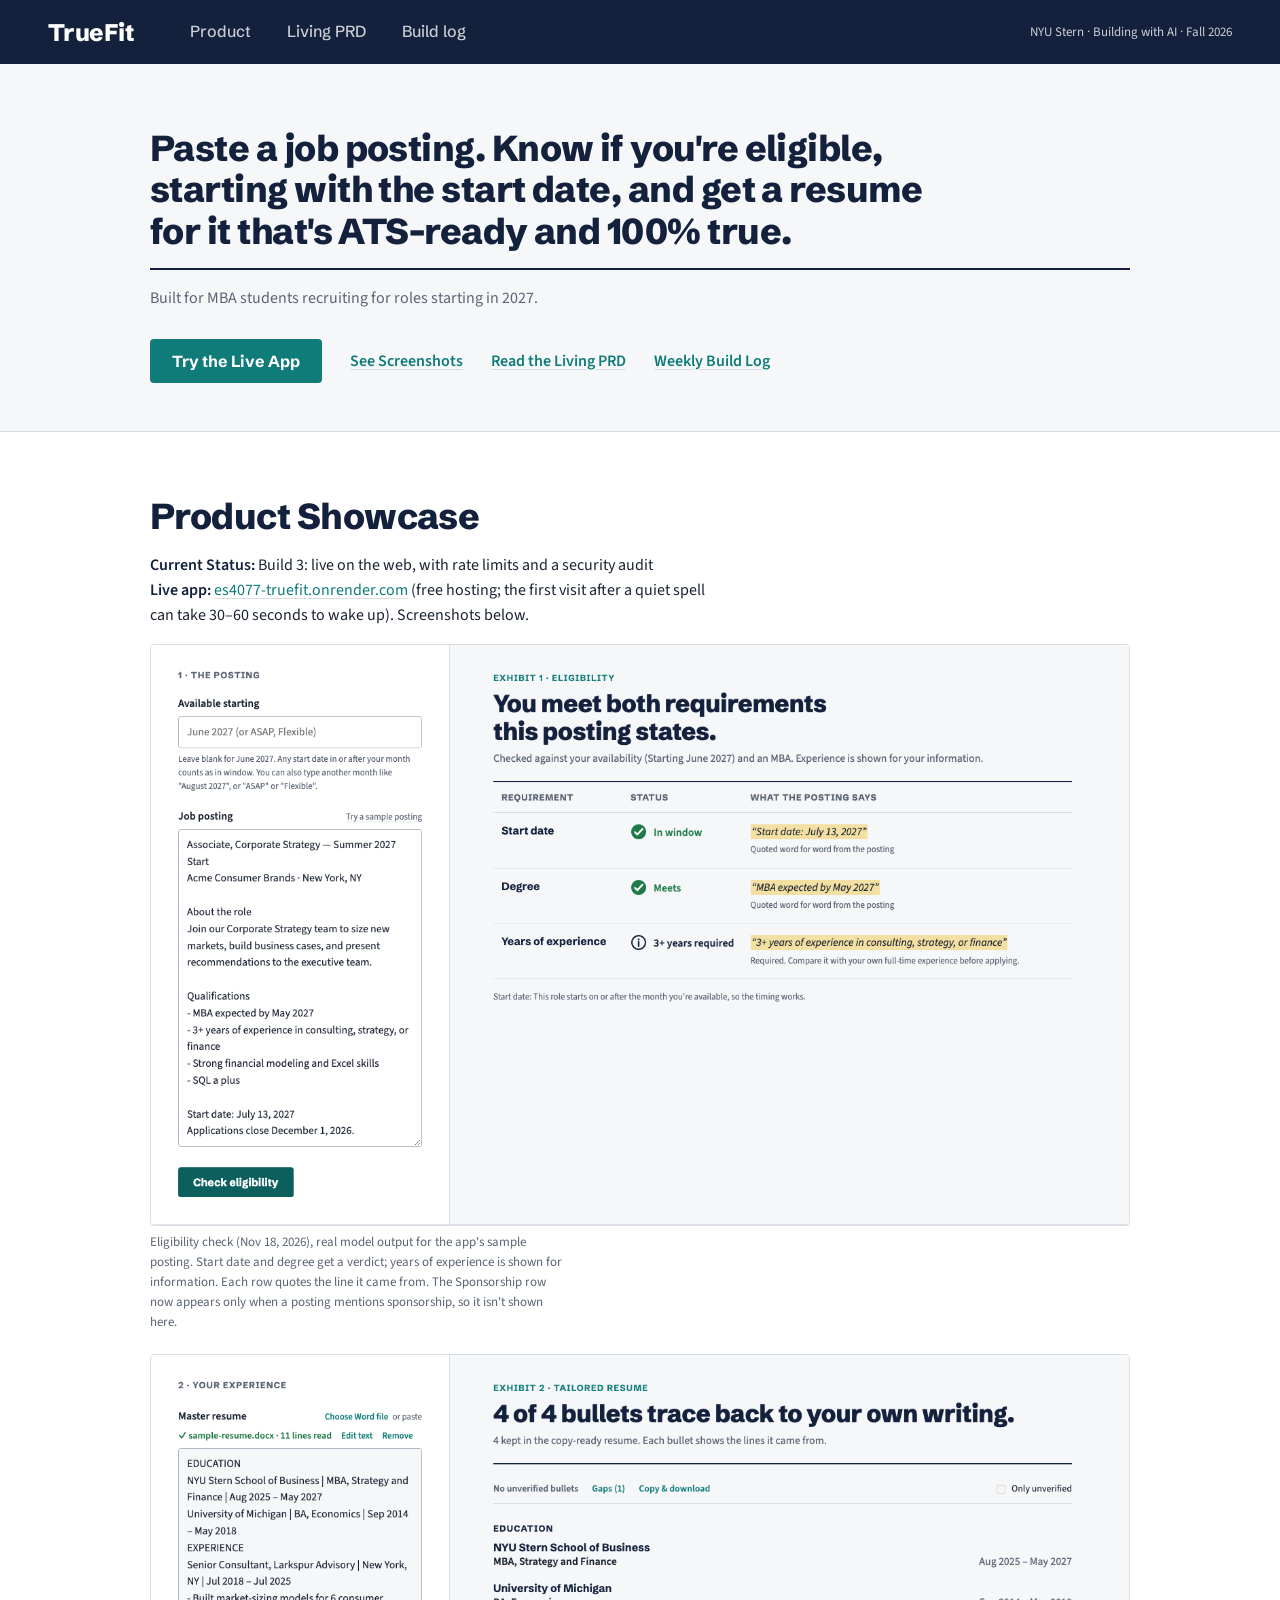
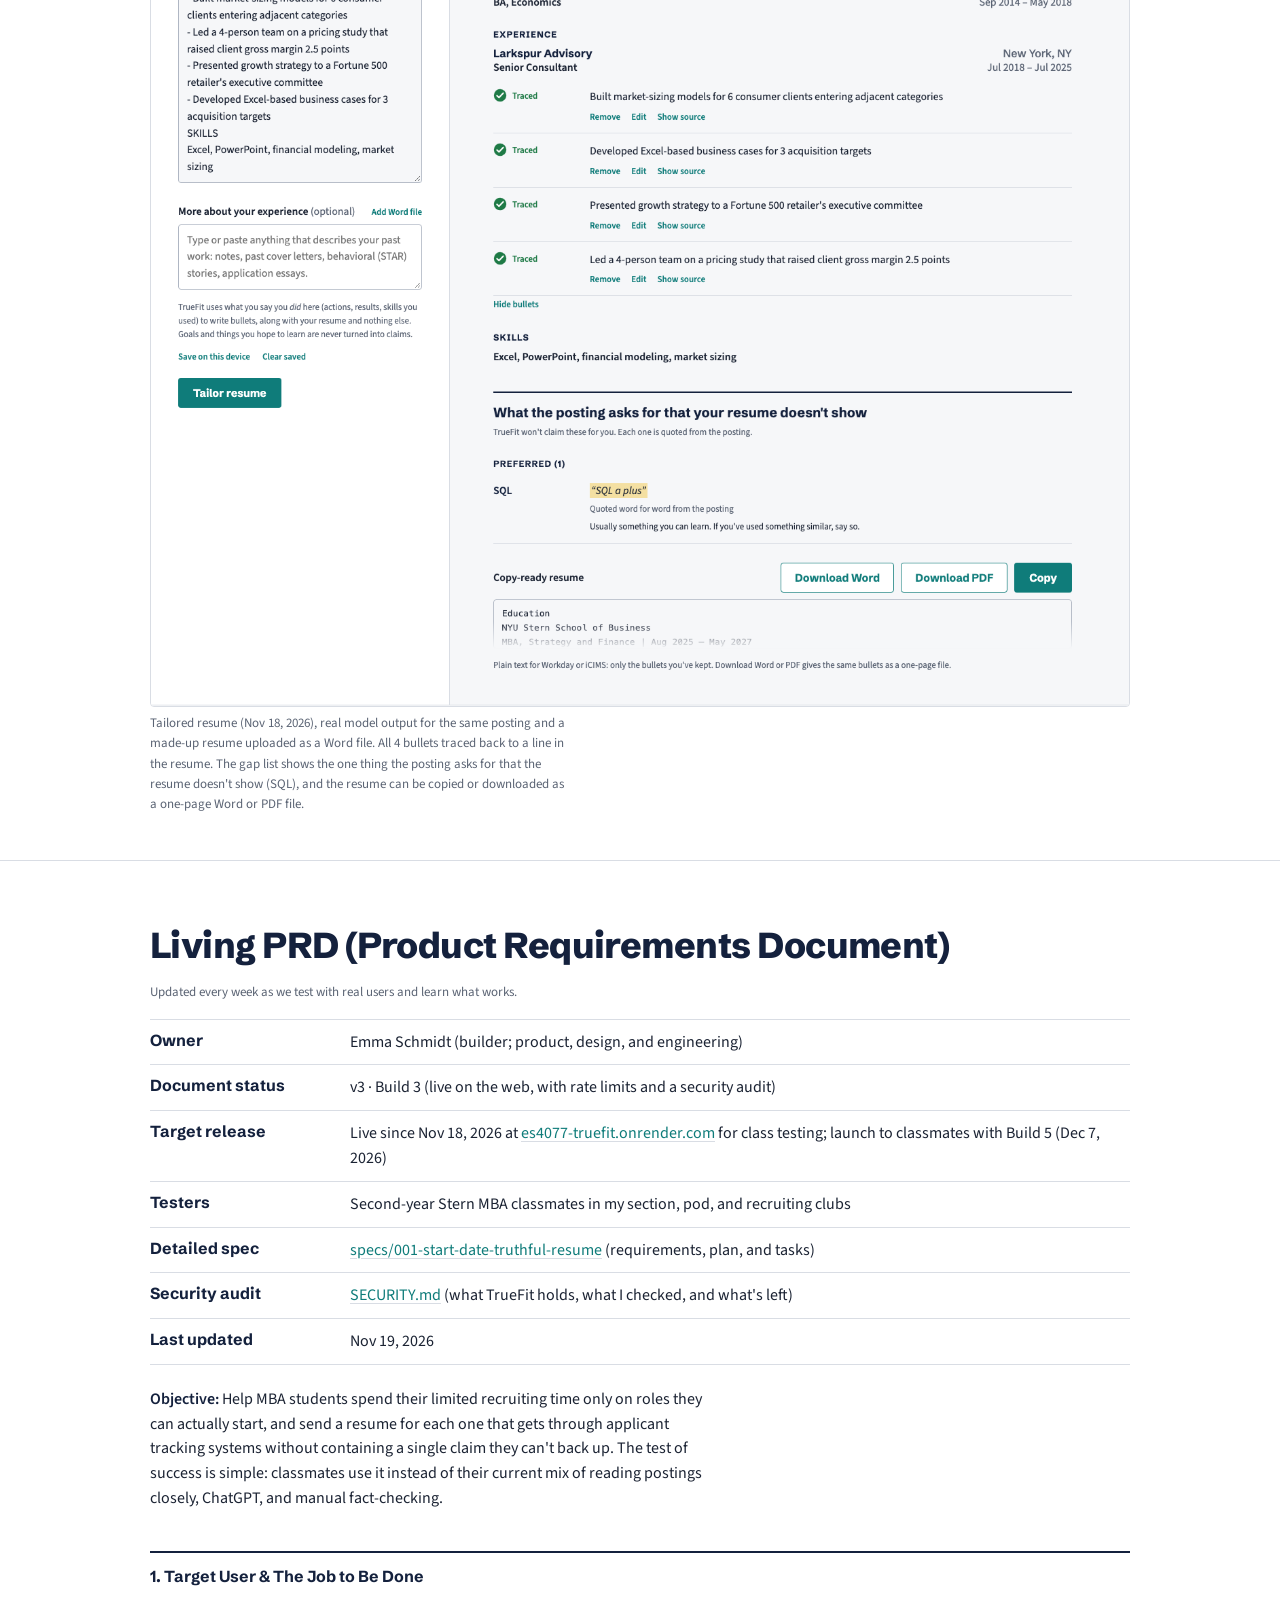
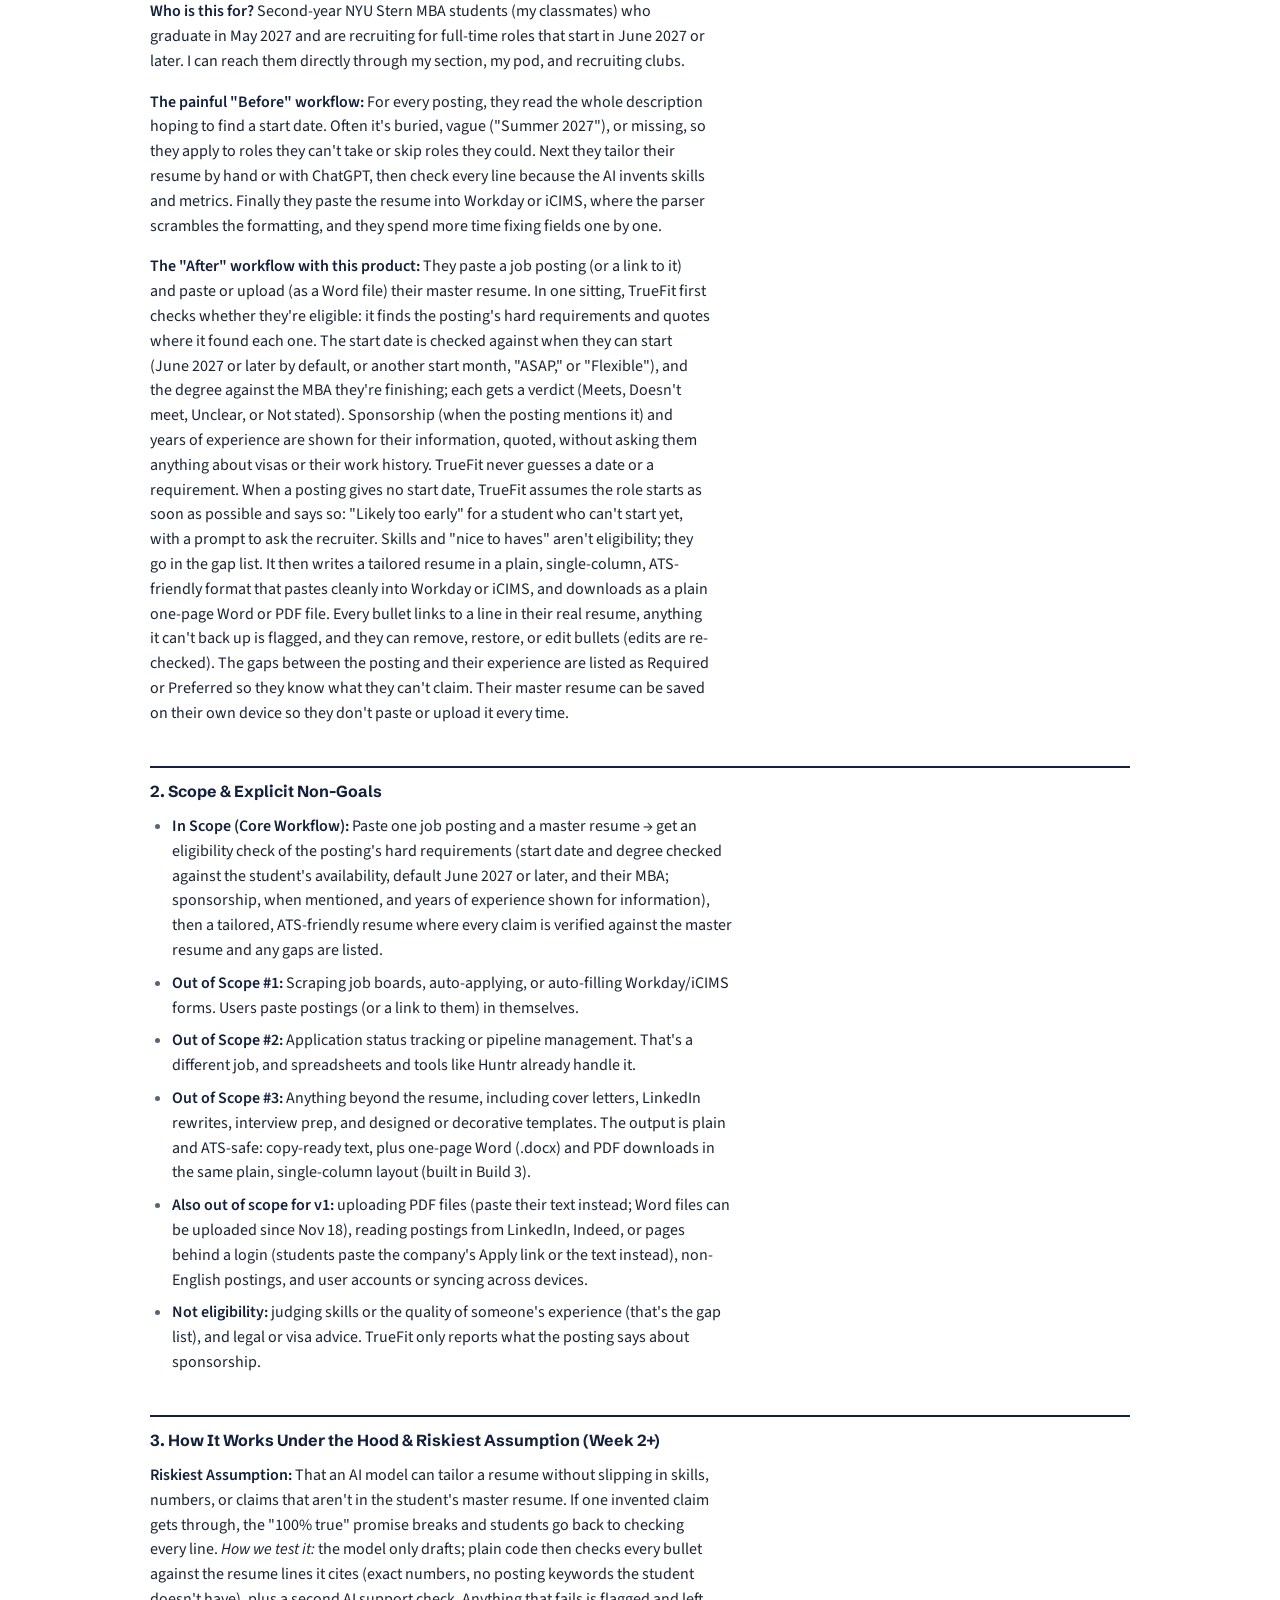
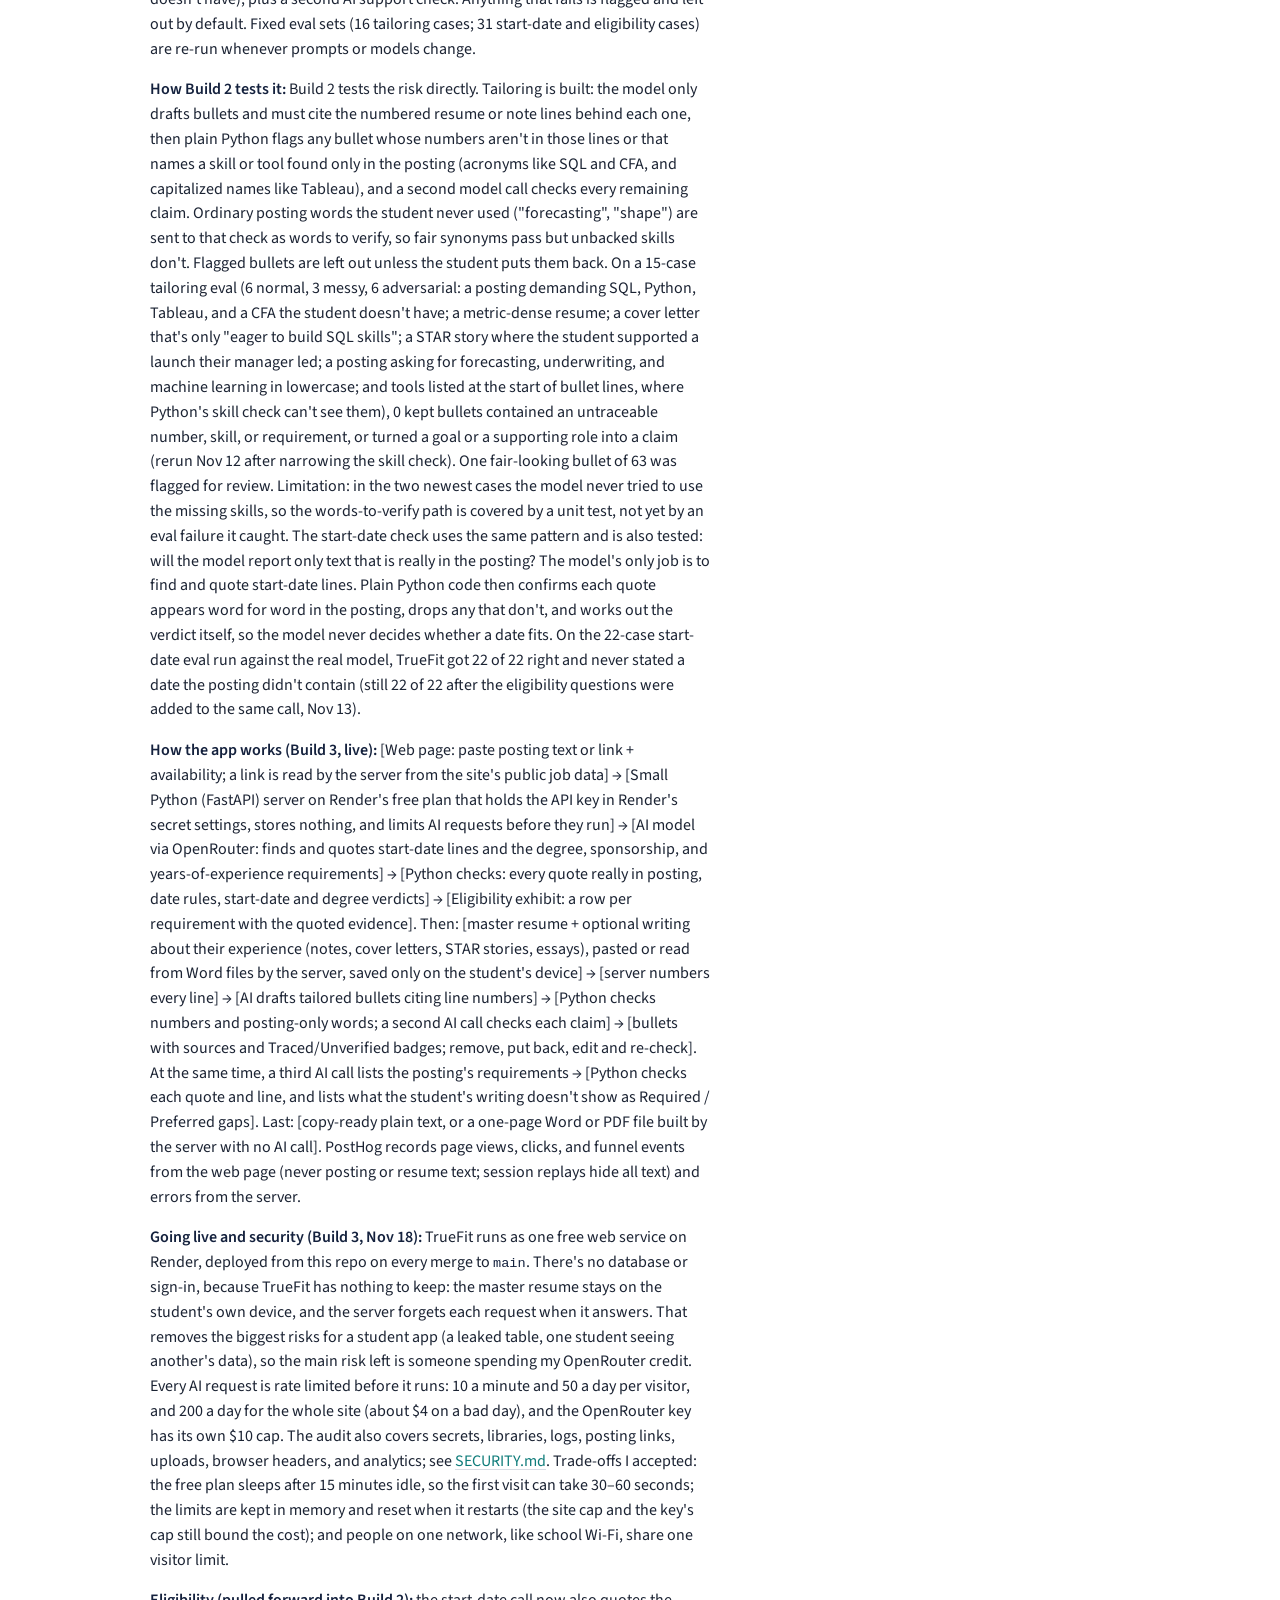
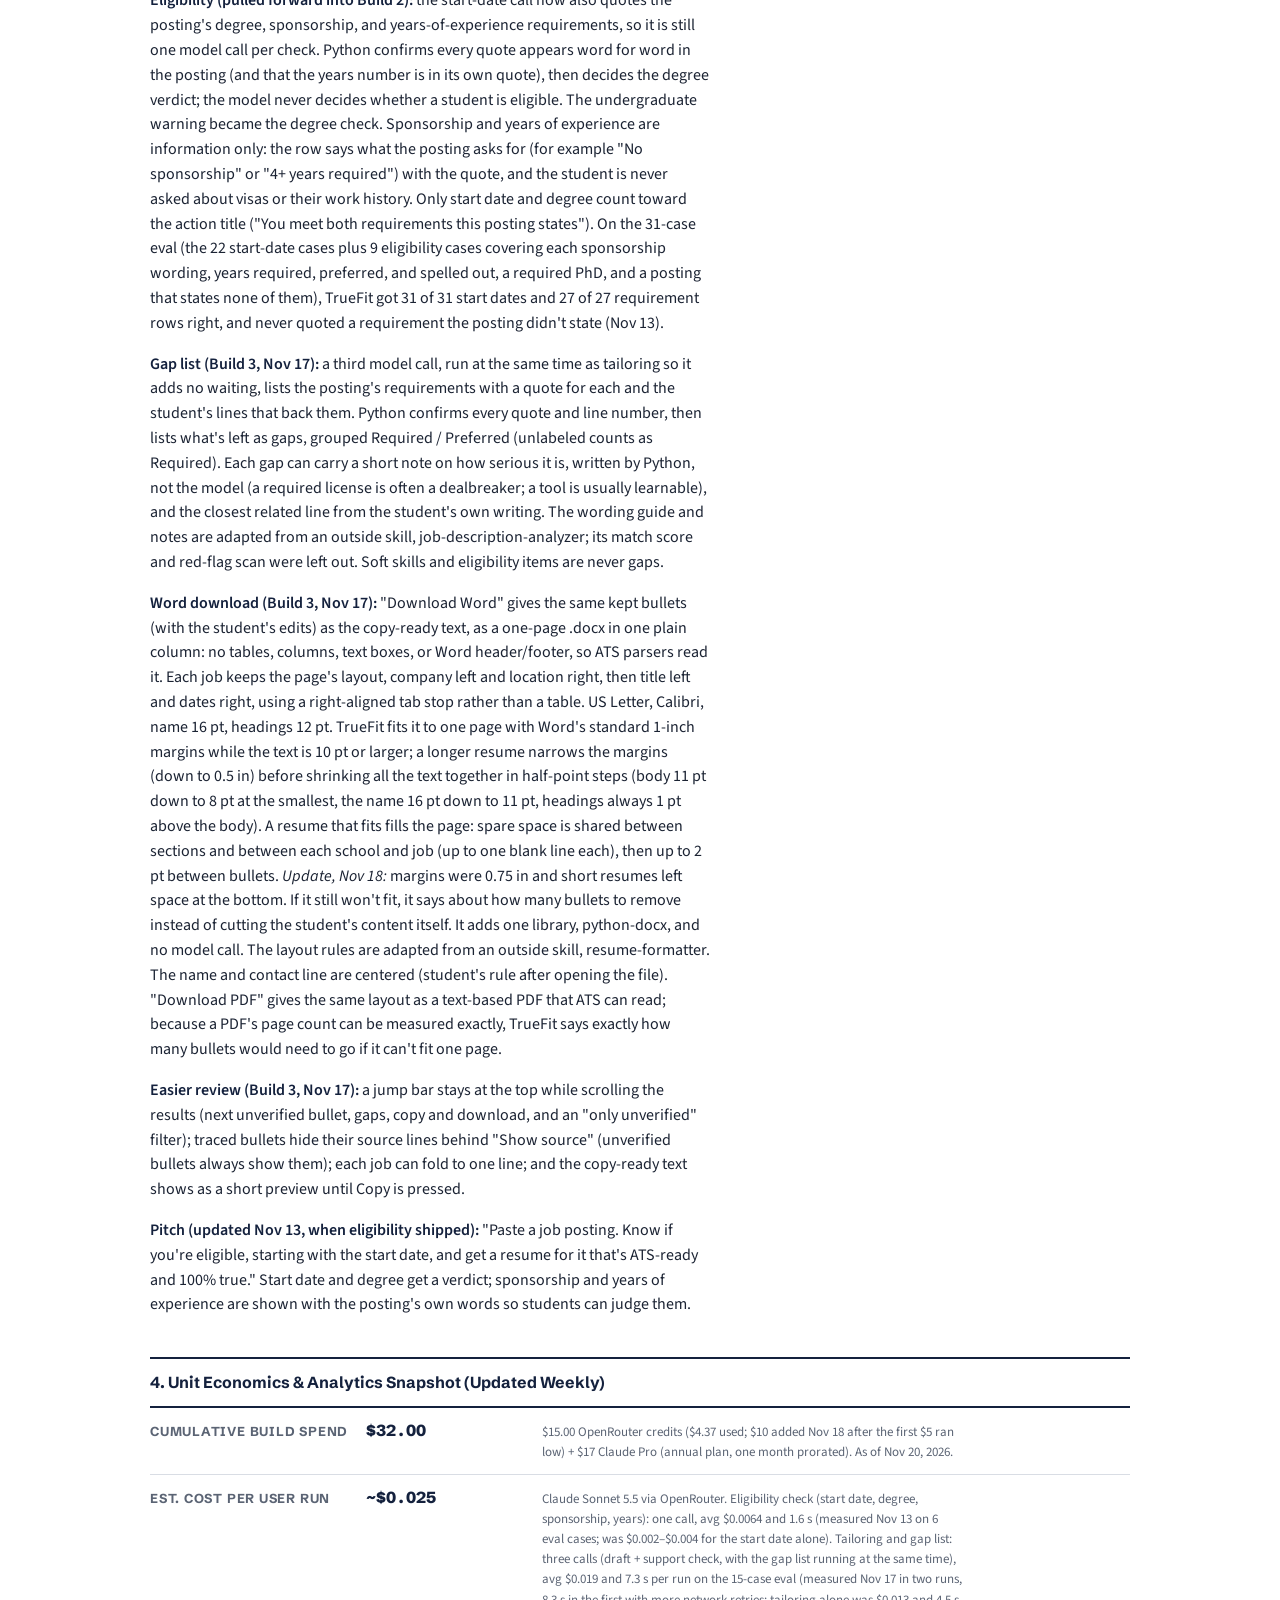
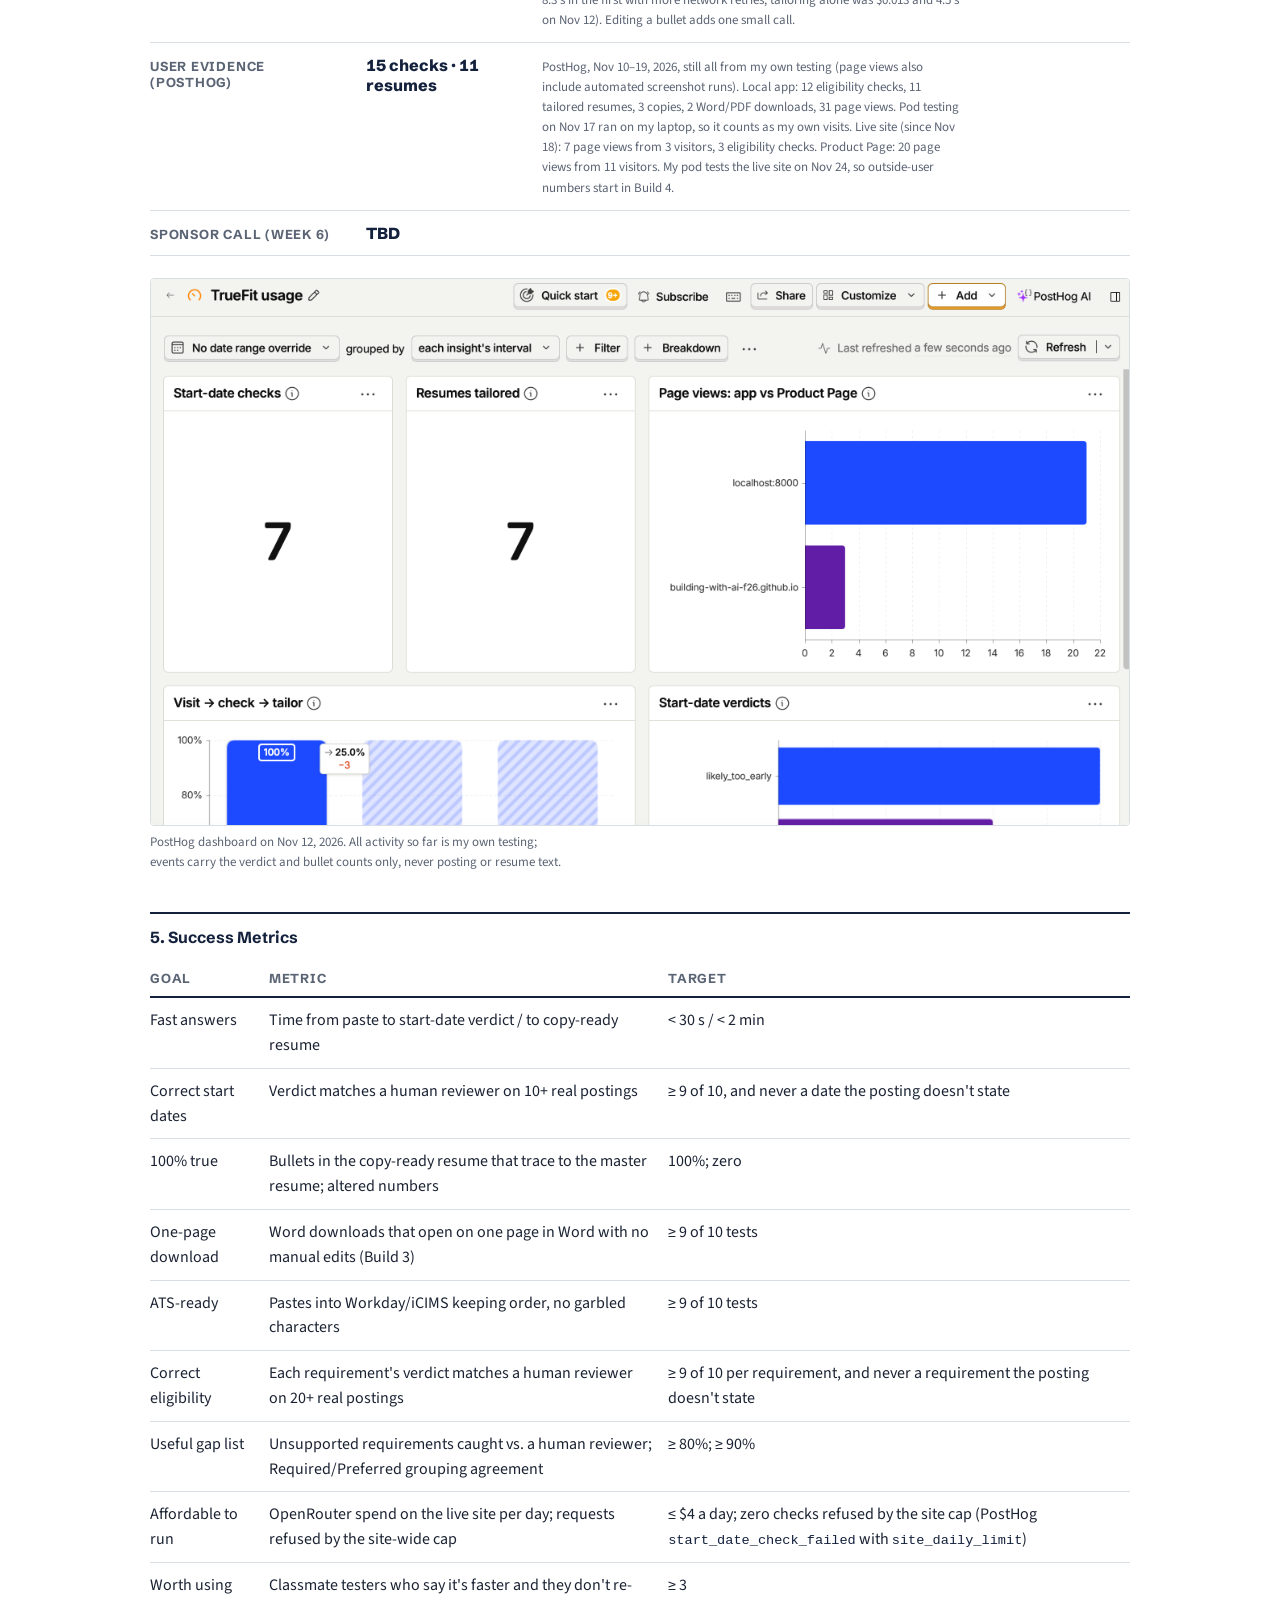
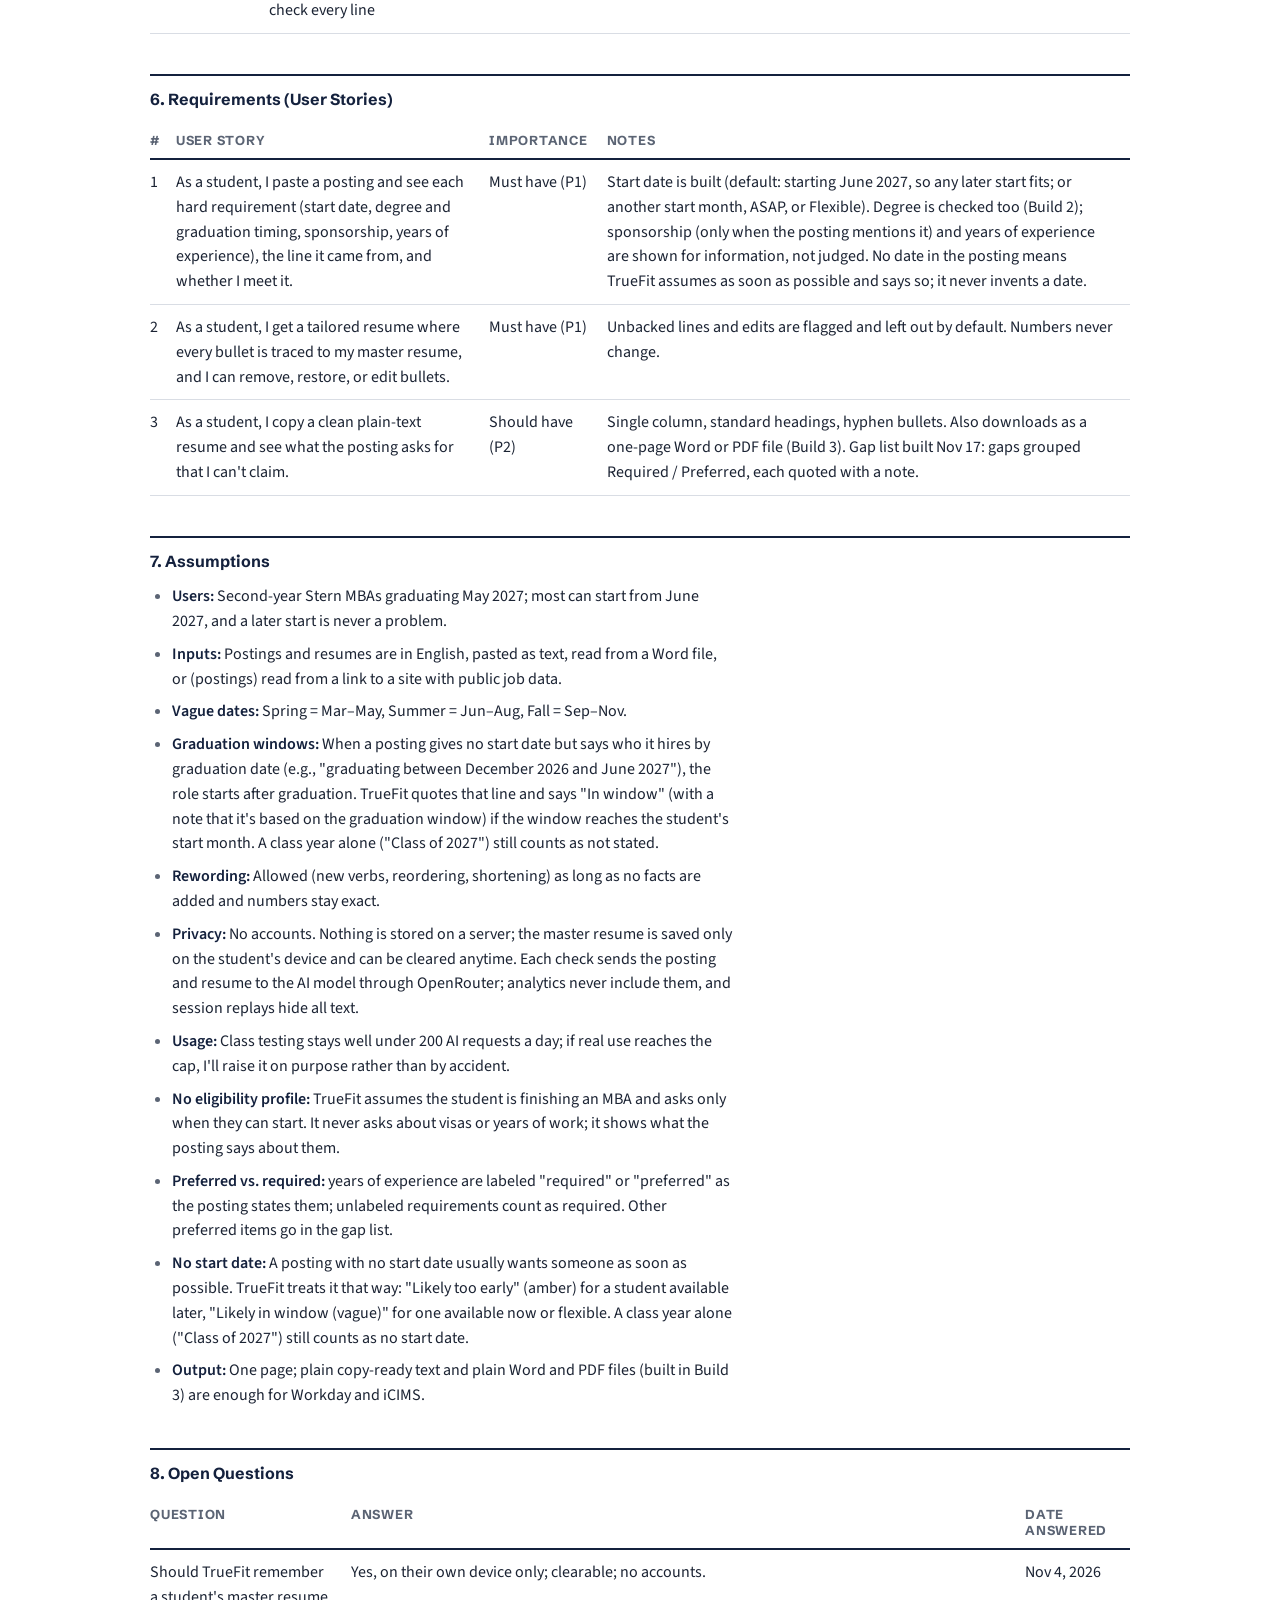
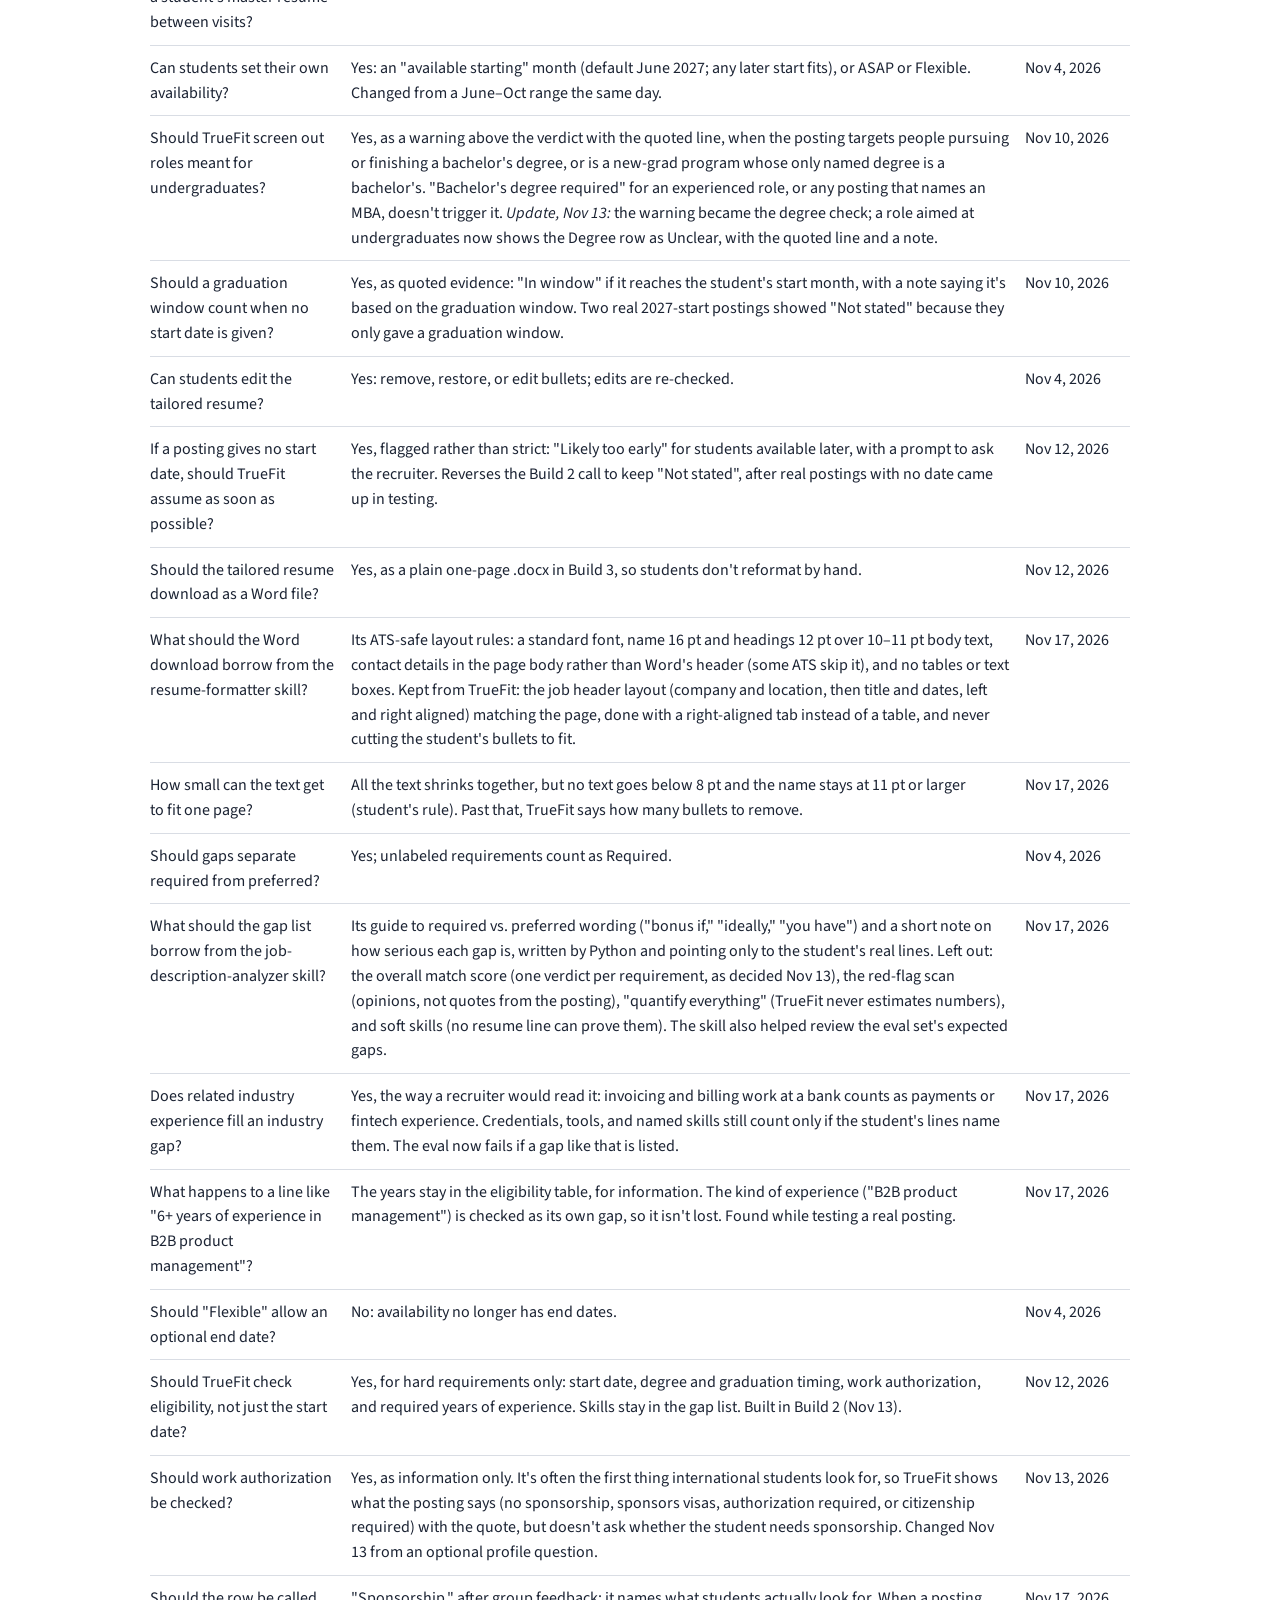
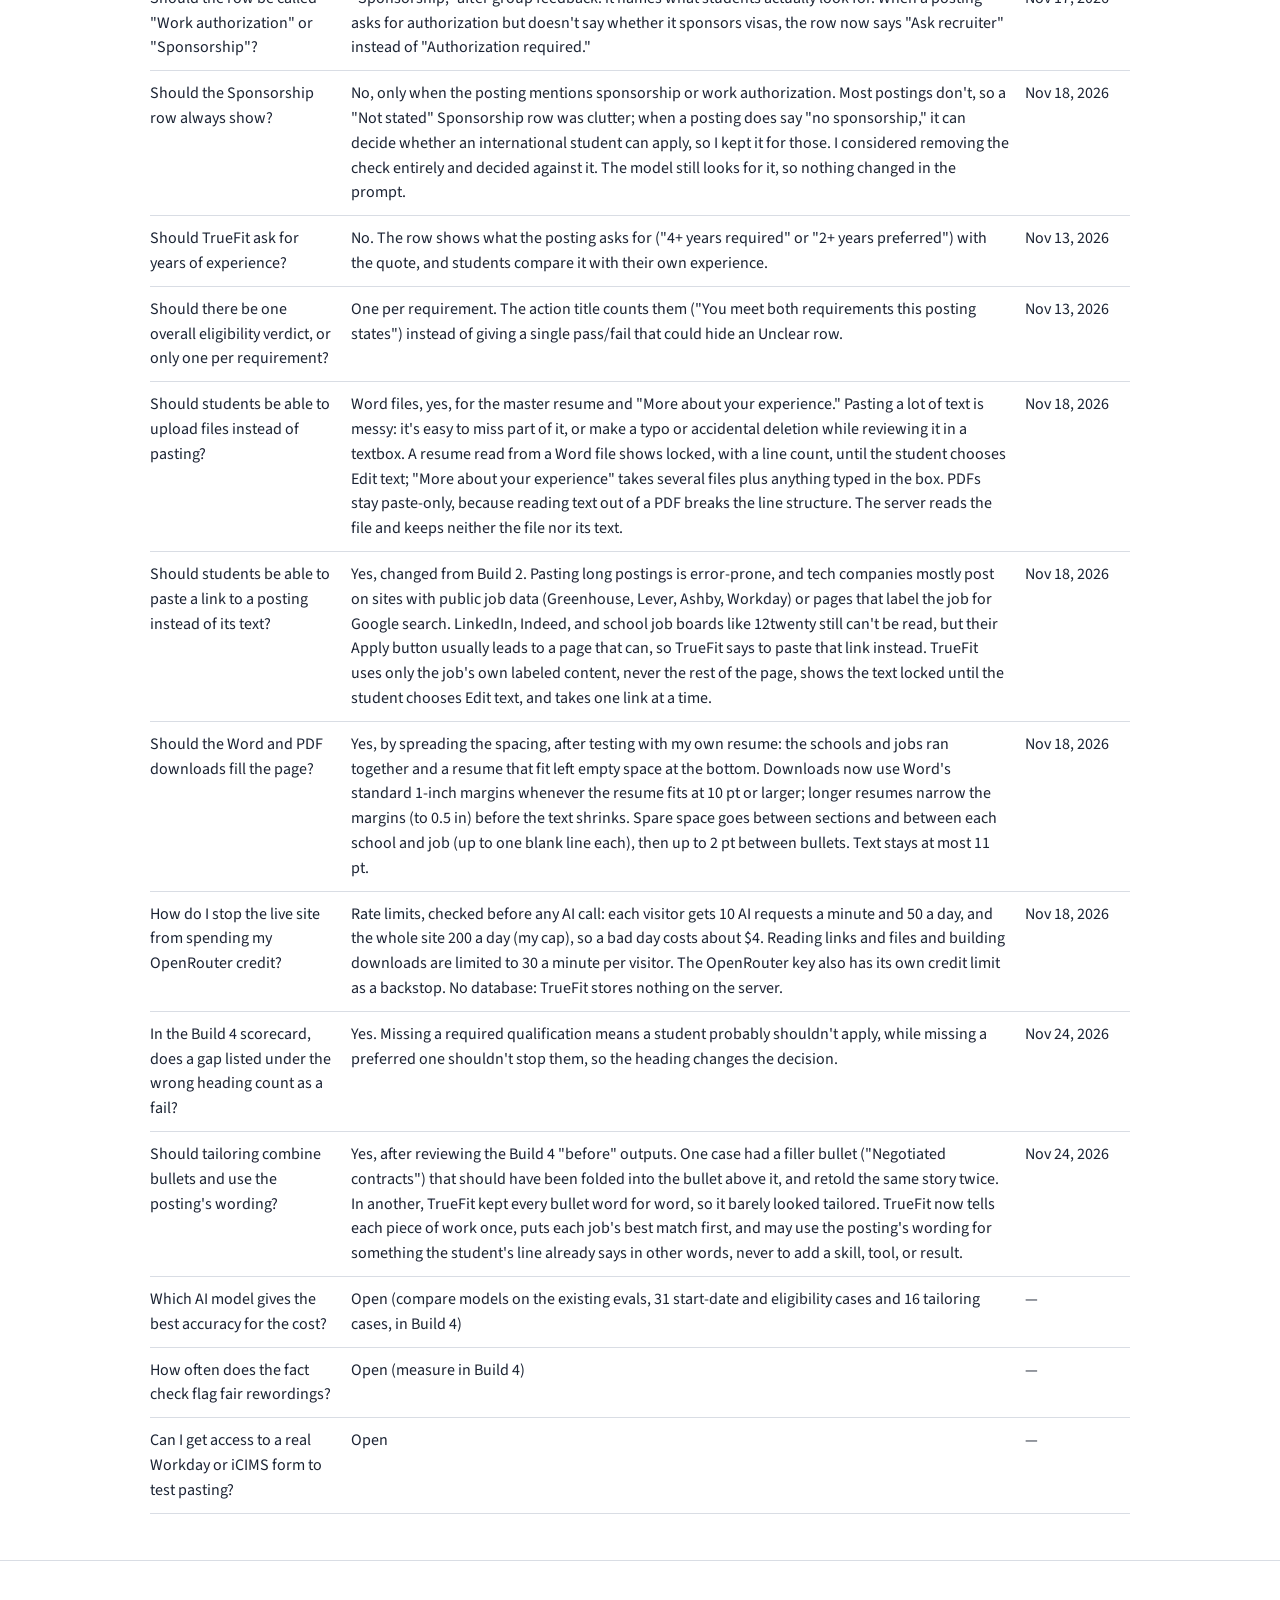
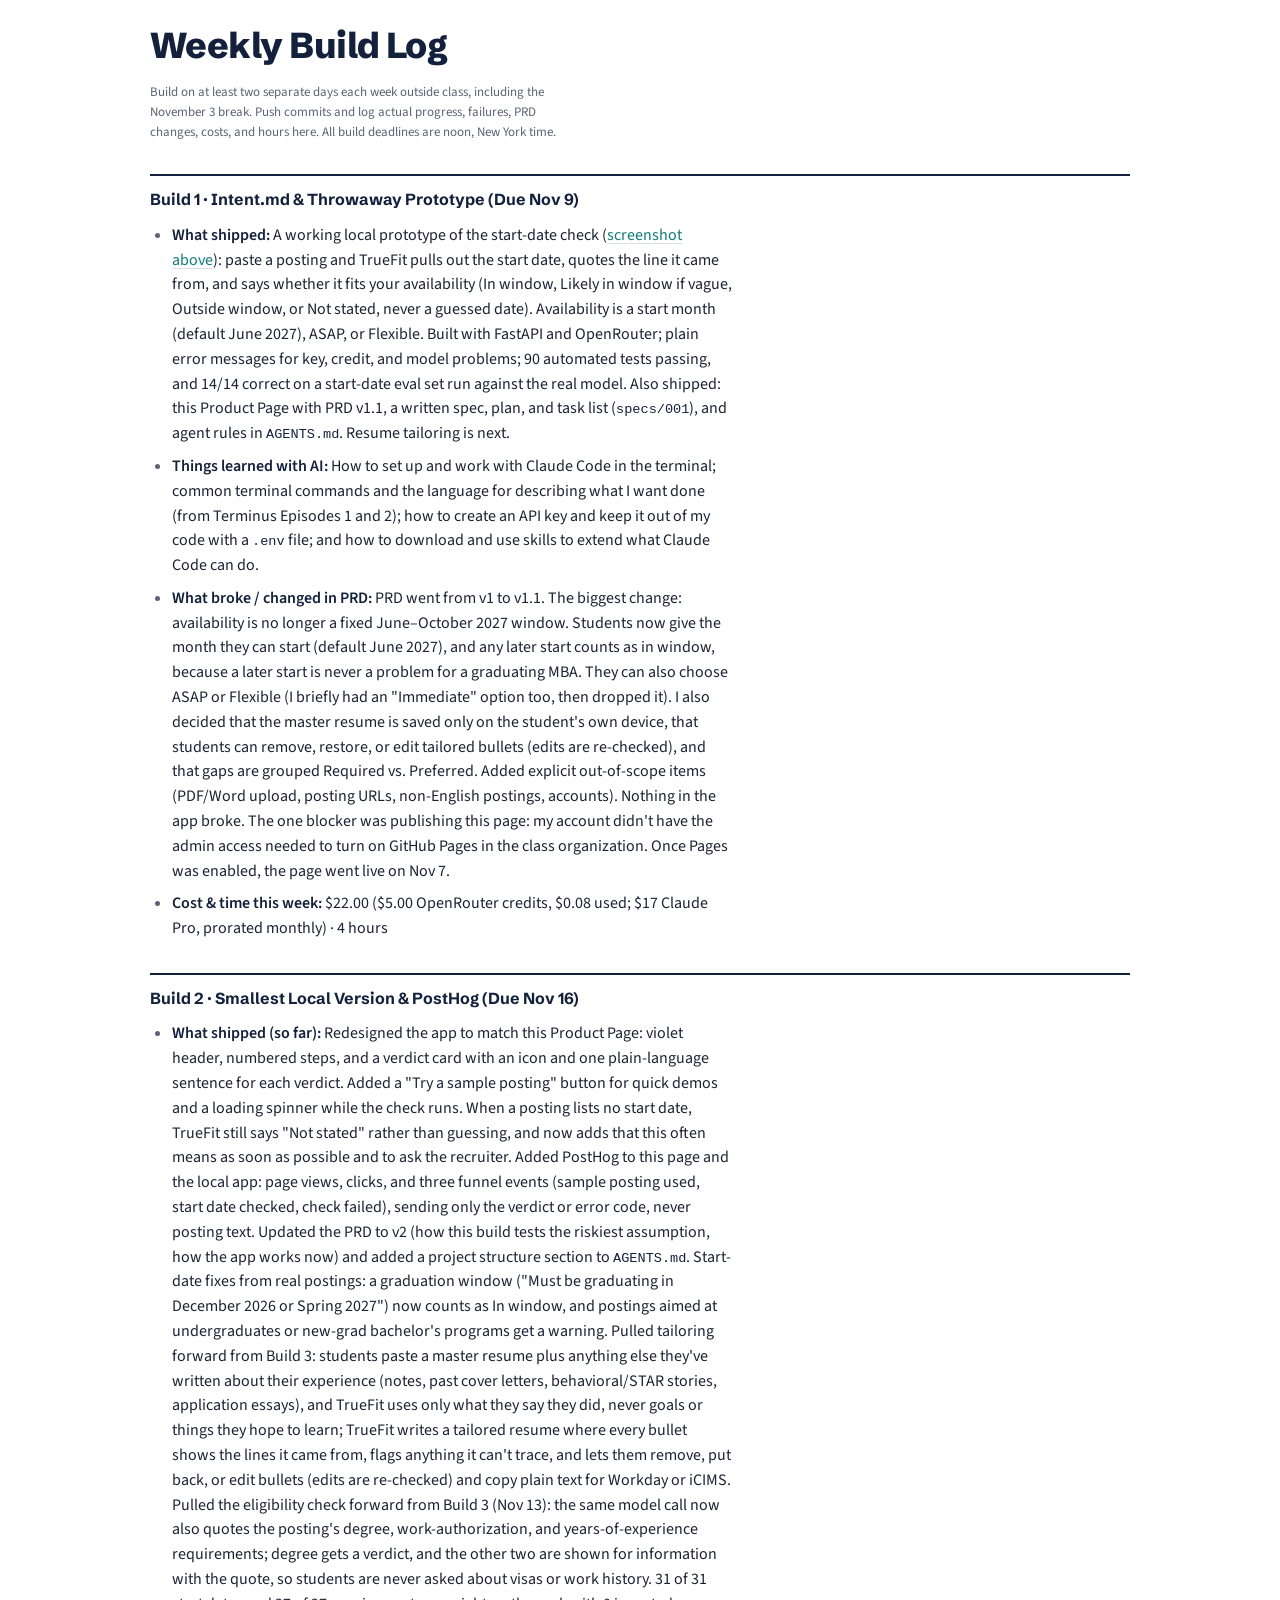
==== commit d5d65a84: "feat: tailoring tells each piece of work once and may echo the posting's wording Build 4 improvement" ====
--- a/docs/index.html
+++ b/docs/index.html
@@ -416,6 +416,8 @@
           <tr><td>Should students be able to paste a link to a posting instead of its text?</td><td>Yes, changed from Build 2. Pasting long postings is error-prone, and tech companies mostly post on sites with public job data (Greenhouse, Lever, Ashby, Workday) or pages that label the job for Google search. LinkedIn, Indeed, and school job boards like 12twenty still can't be read, but their Apply button usually leads to a page that can, so TrueFit says to paste that link instead. TrueFit uses only the job's own labeled content, never the rest of the page, shows the text locked until the student chooses Edit text, and takes one link at a time.</td><td>Nov 18, 2026</td></tr>
           <tr><td>Should the Word and PDF downloads fill the page?</td><td>Yes, by spreading the spacing, after testing with my own resume: the schools and jobs ran together and a resume that fit left empty space at the bottom. Downloads now use Word's standard 1-inch margins whenever the resume fits at 10 pt or larger; longer resumes narrow the margins (to 0.5 in) before the text shrinks. Spare space goes between sections and between each school and job (up to one blank line each), then up to 2 pt between bullets. Text stays at most 11 pt.</td><td>Nov 18, 2026</td></tr>
           <tr><td>How do I stop the live site from spending my OpenRouter credit?</td><td>Rate limits, checked before any AI call: each visitor gets 10 AI requests a minute and 50 a day, and the whole site 200 a day (my cap), so a bad day costs about $4. Reading links and files and building downloads are limited to 30 a minute per visitor. The OpenRouter key also has its own credit limit as a backstop. No database: TrueFit stores nothing on the server.</td><td>Nov 18, 2026</td></tr>
+          <tr><td>In the Build 4 scorecard, does a gap listed under the wrong heading count as a fail?</td><td>Yes. Missing a required qualification means a student probably shouldn't apply, while missing a preferred one shouldn't stop them, so the heading changes the decision.</td><td>Nov 24, 2026</td></tr>
+          <tr><td>Should tailoring combine bullets and use the posting's wording?</td><td>Yes, after reviewing the Build 4 "before" outputs. One case had a filler bullet ("Negotiated contracts") that should have been folded into the bullet above it, and retold the same story twice. In another, TrueFit kept every bullet word for word, so it barely looked tailored. TrueFit now tells each piece of work once, puts each job's best match first, and may use the posting's wording for something the student's line already says in other words, never to add a skill, tool, or result.</td><td>Nov 24, 2026</td></tr>
           <tr><td>Which AI model gives the best accuracy for the cost?</td><td>Open (compare models on the existing evals, 31 start-date and eligibility cases and 16 tailoring cases, in Build 4)</td><td>—</td></tr>
           <tr><td>How often does the fact check flag fair rewordings?</td><td>Open (measure in Build 4)</td><td>—</td></tr>
           <tr><td>Can I get access to a real Workday or iCIMS form to test pasting?</td><td>Open</td><td>—</td></tr>
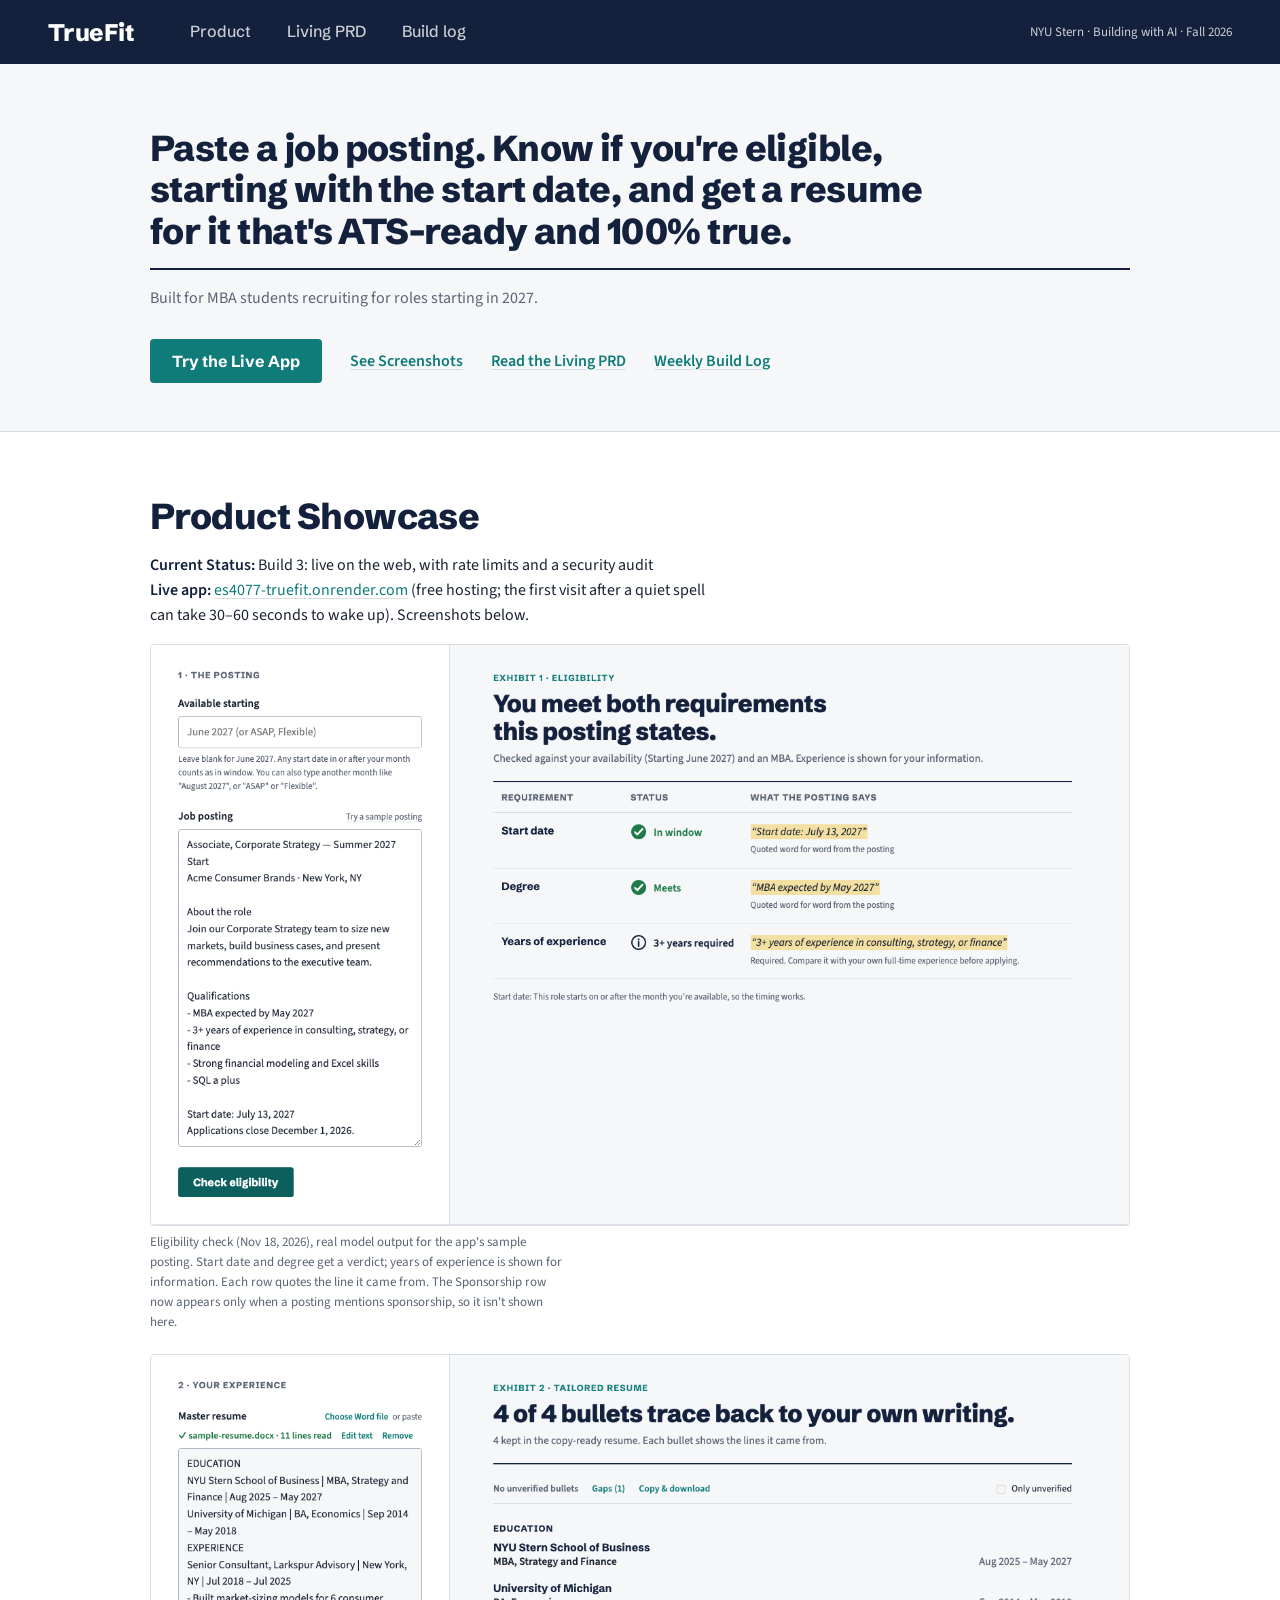
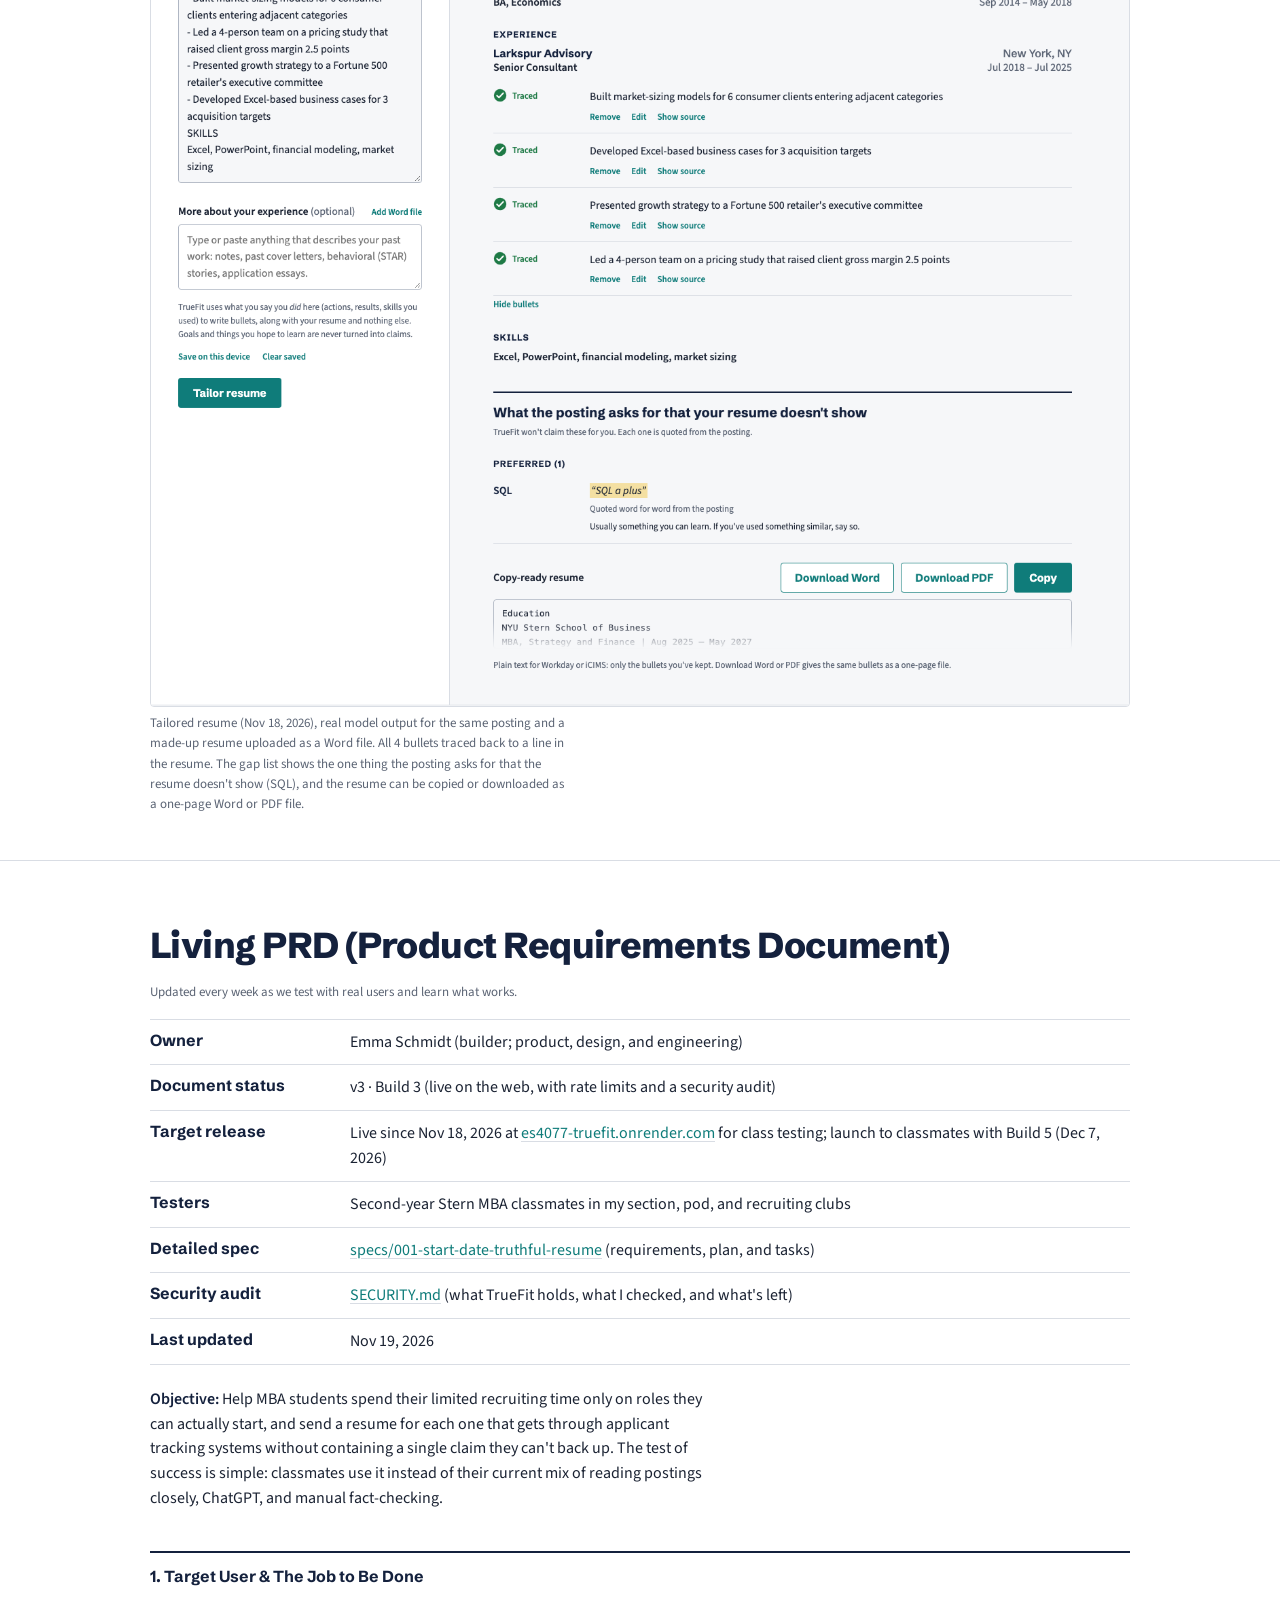
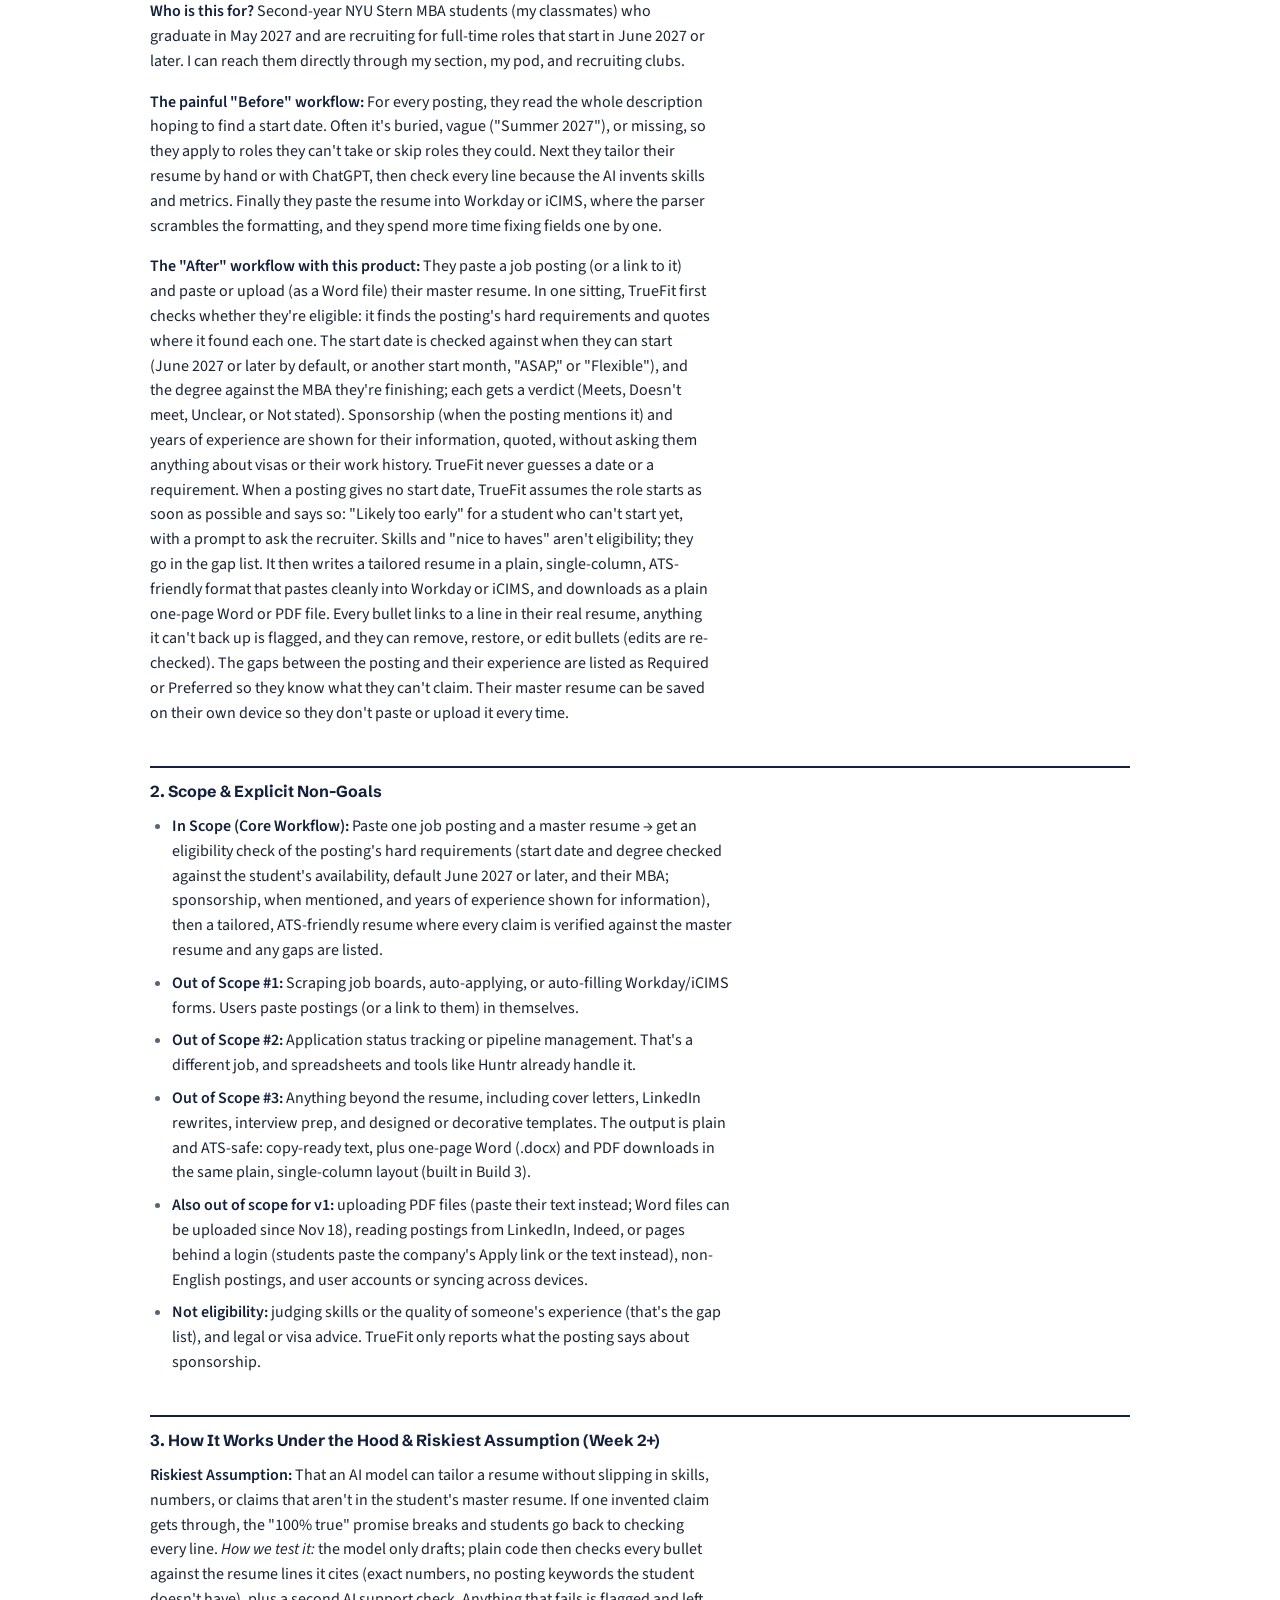
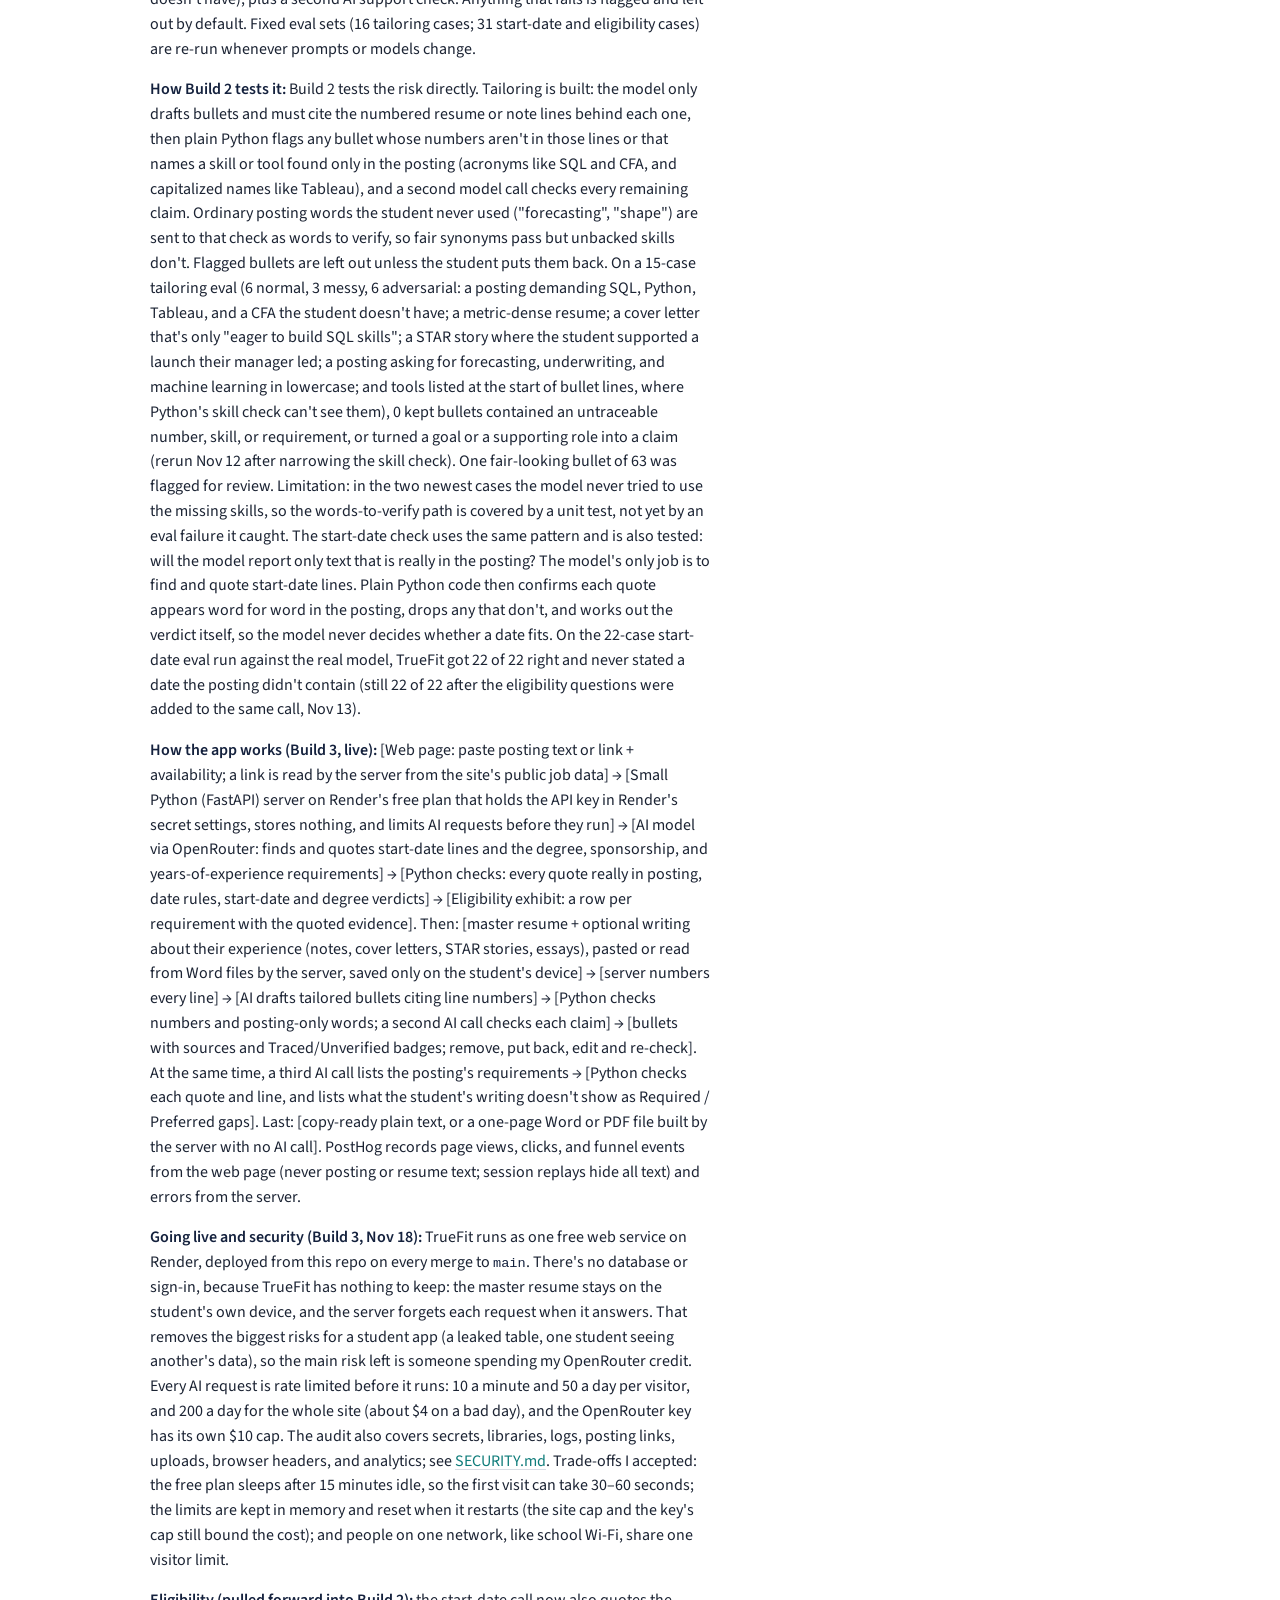
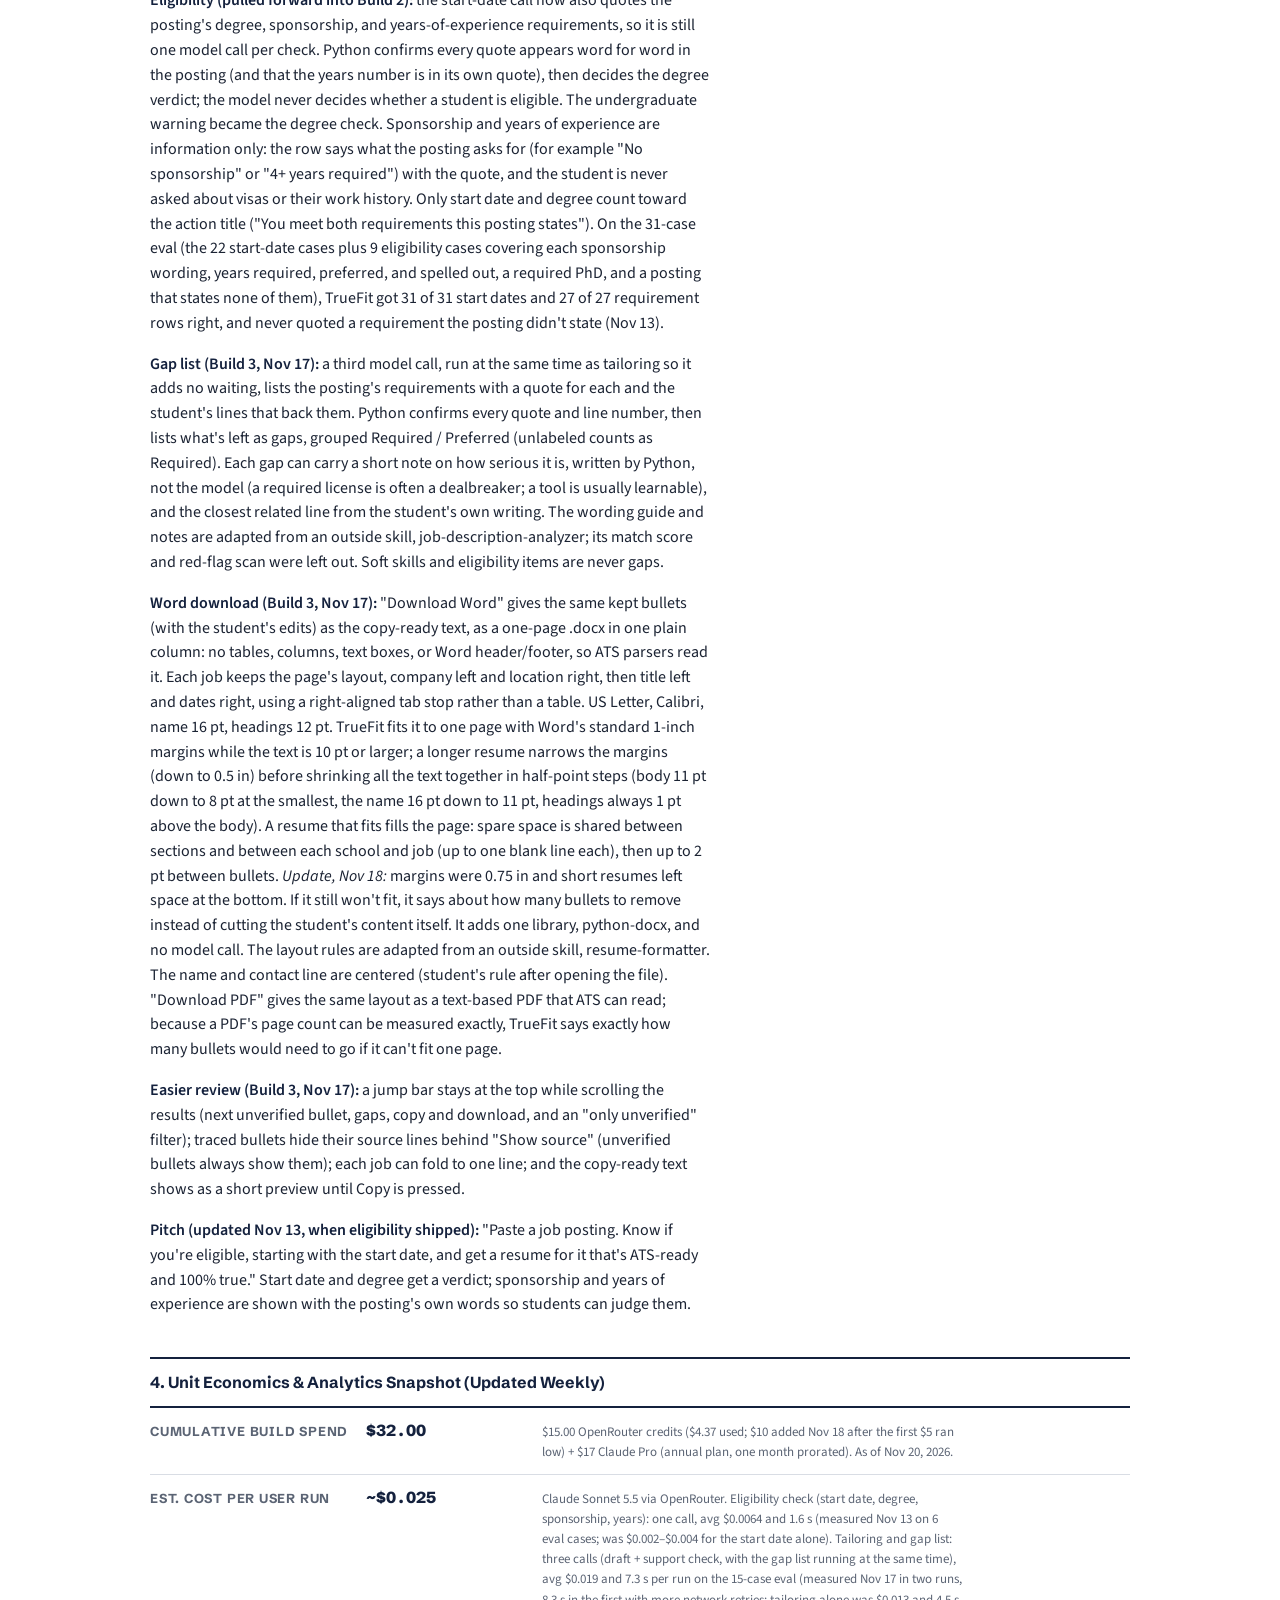
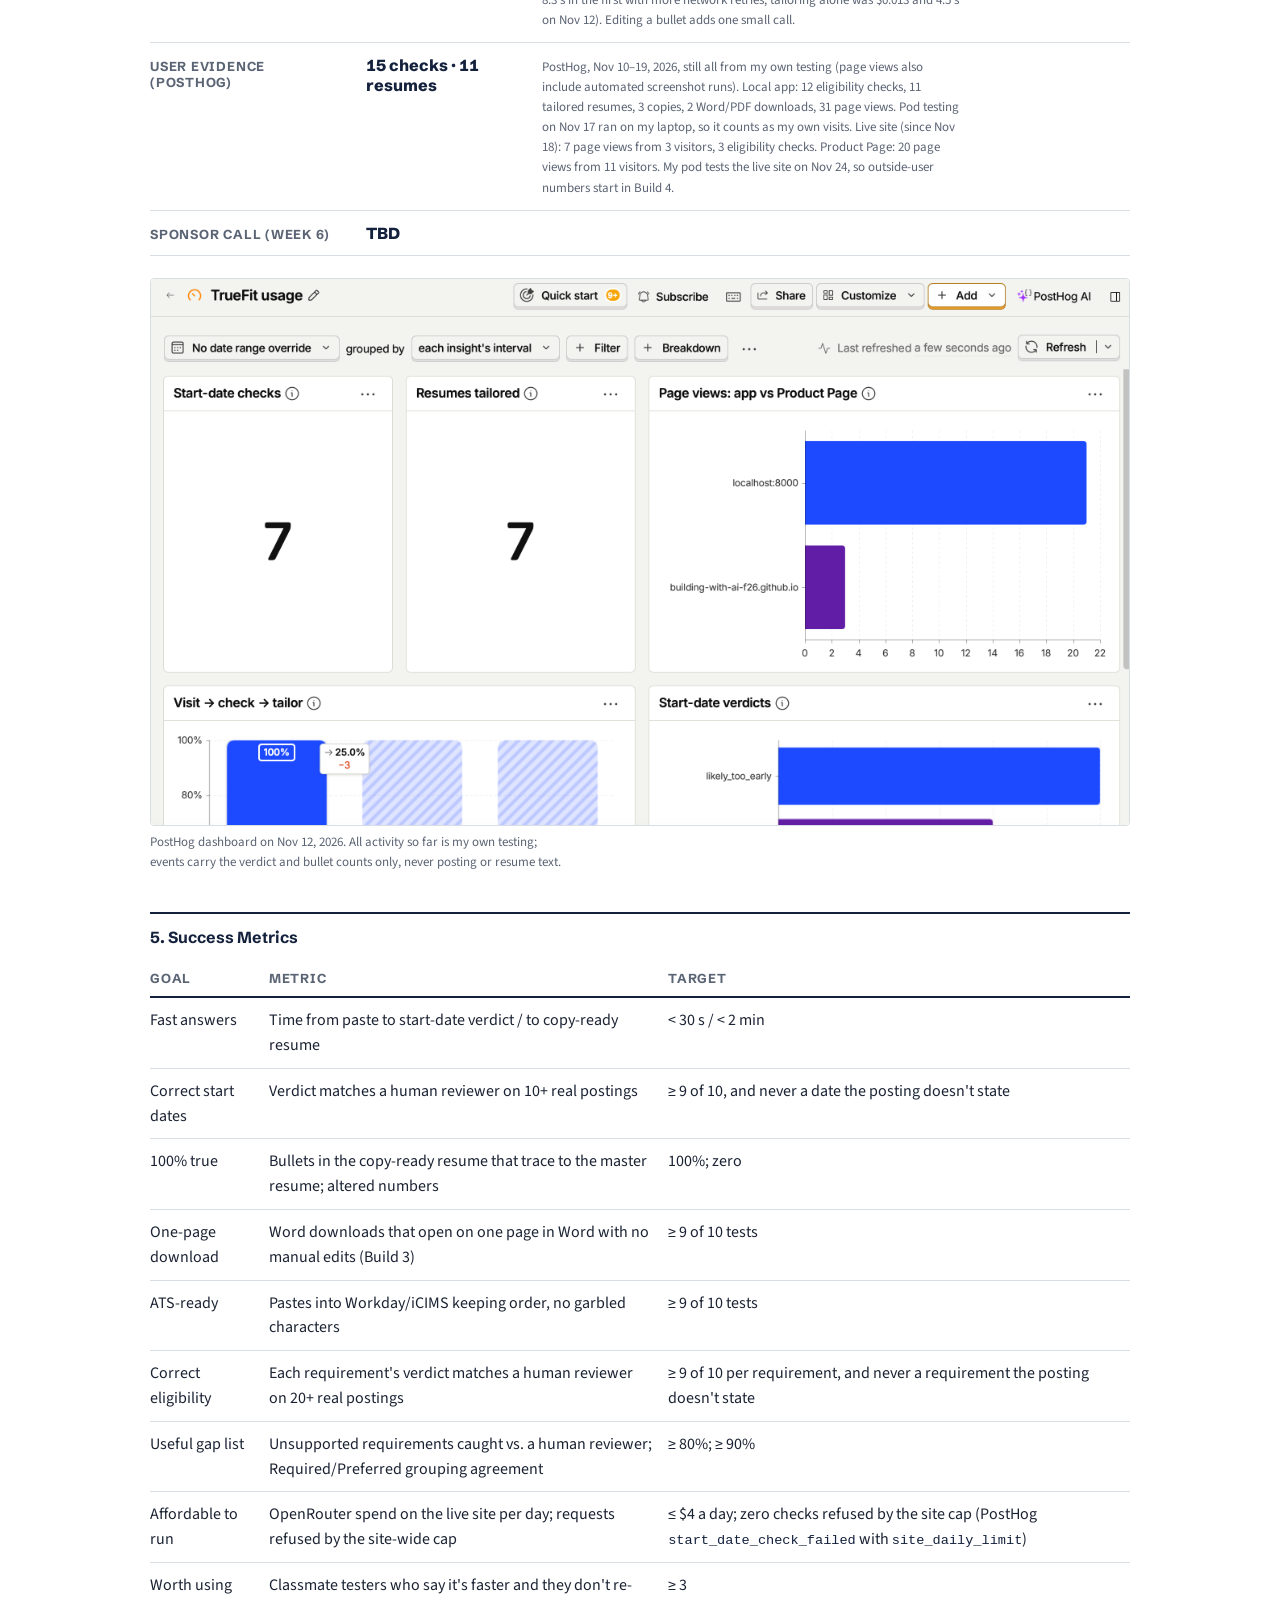
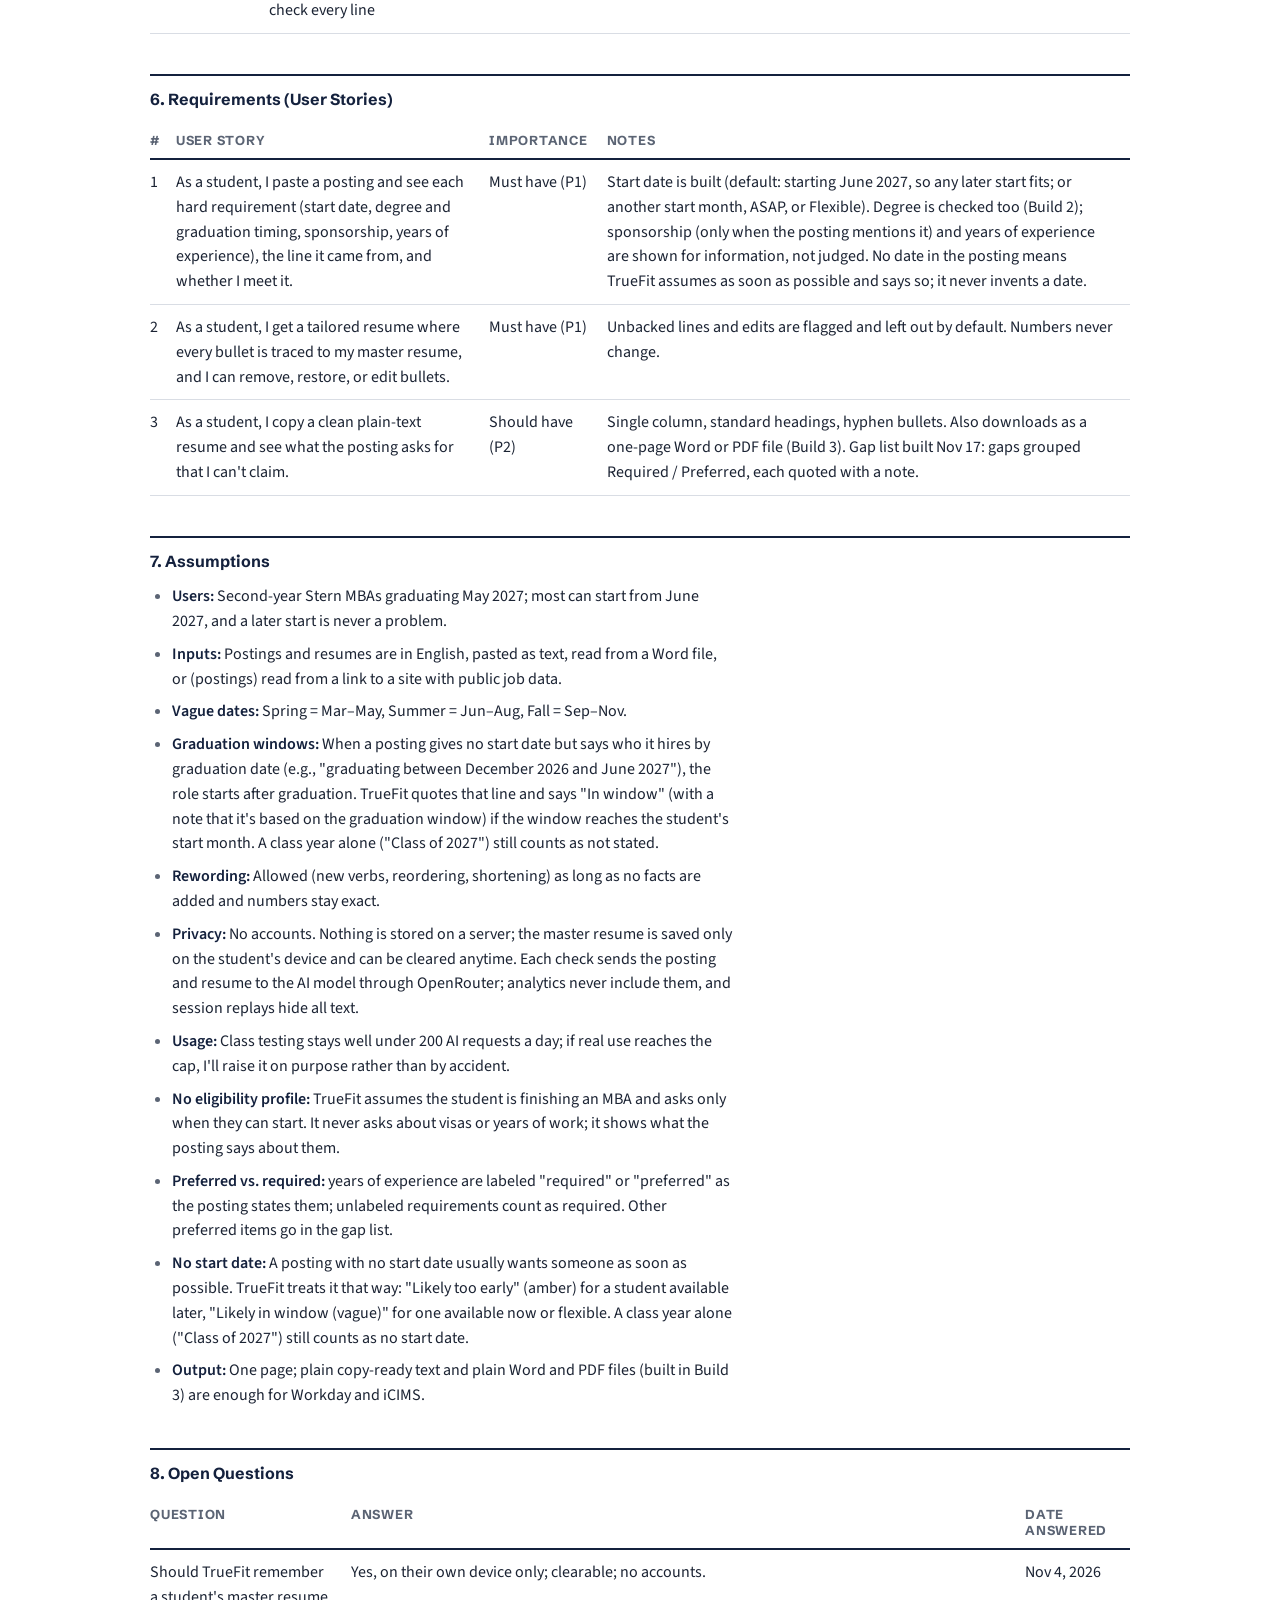
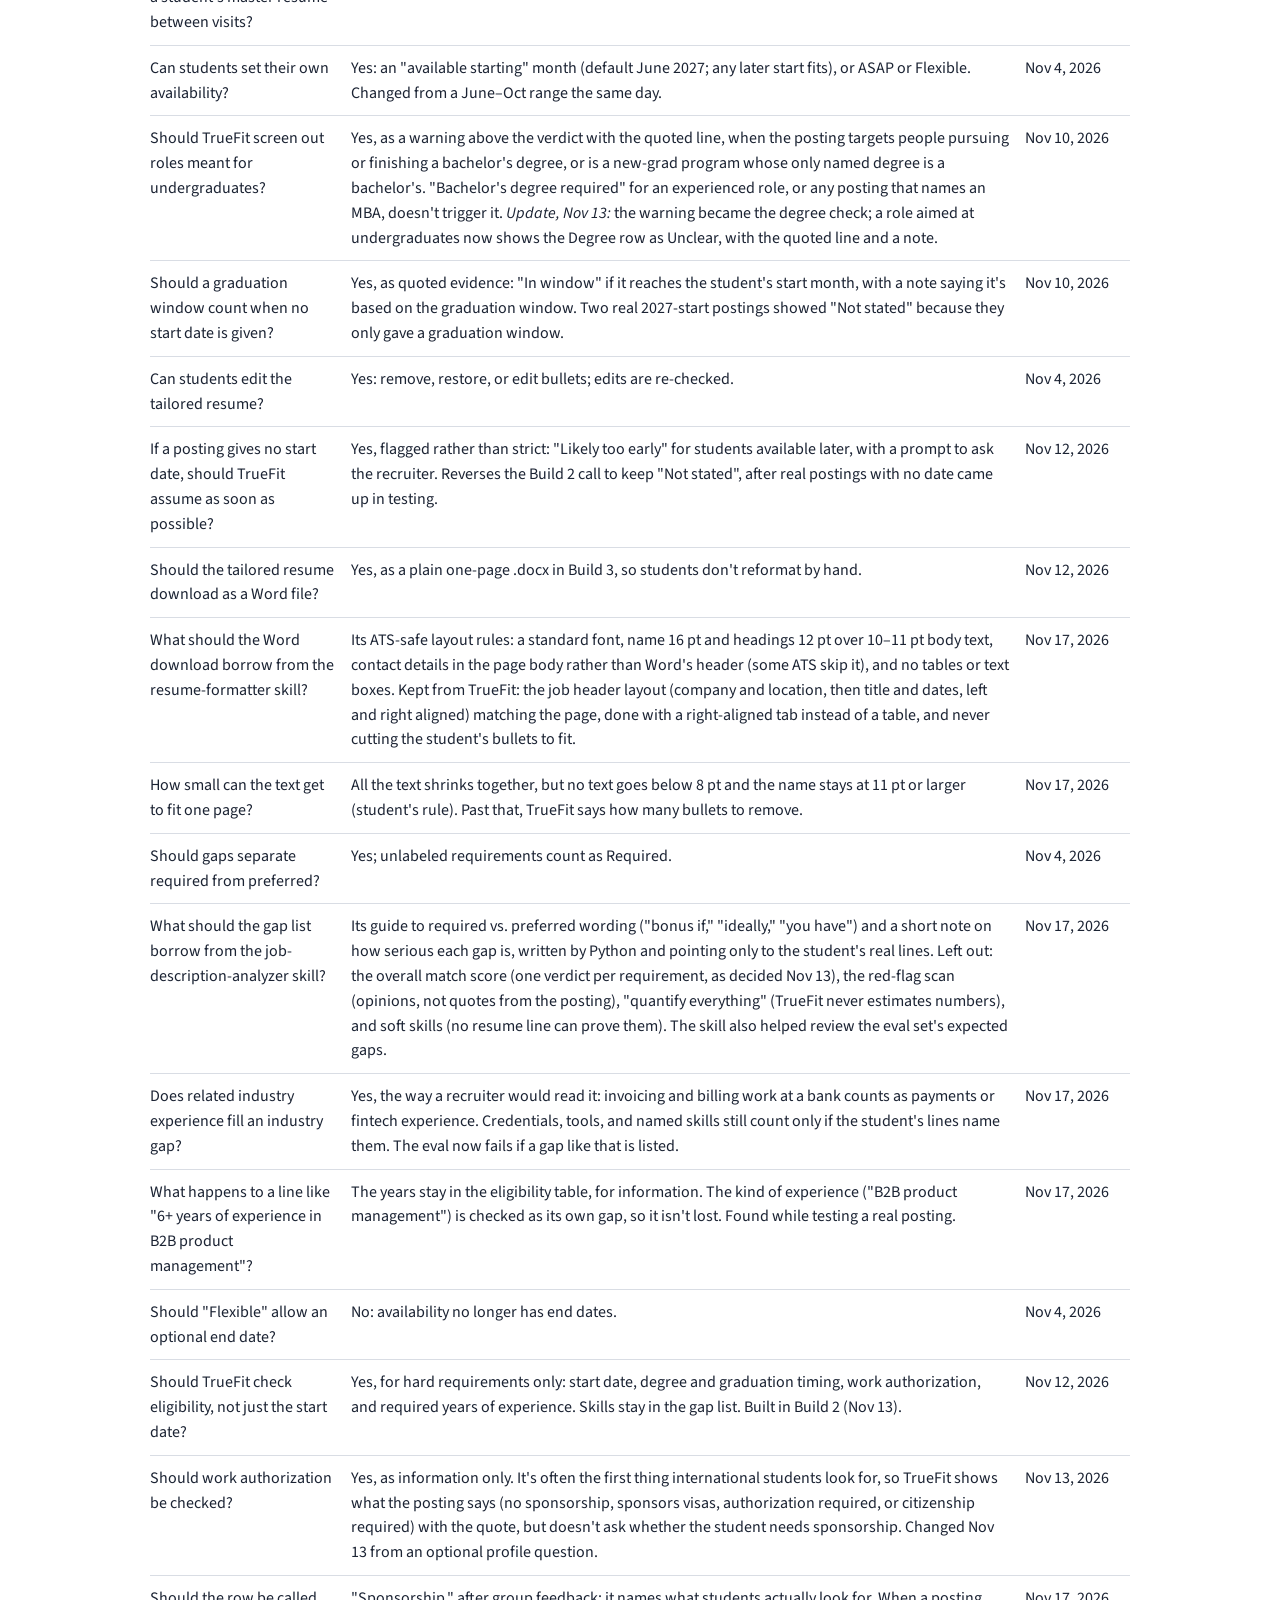
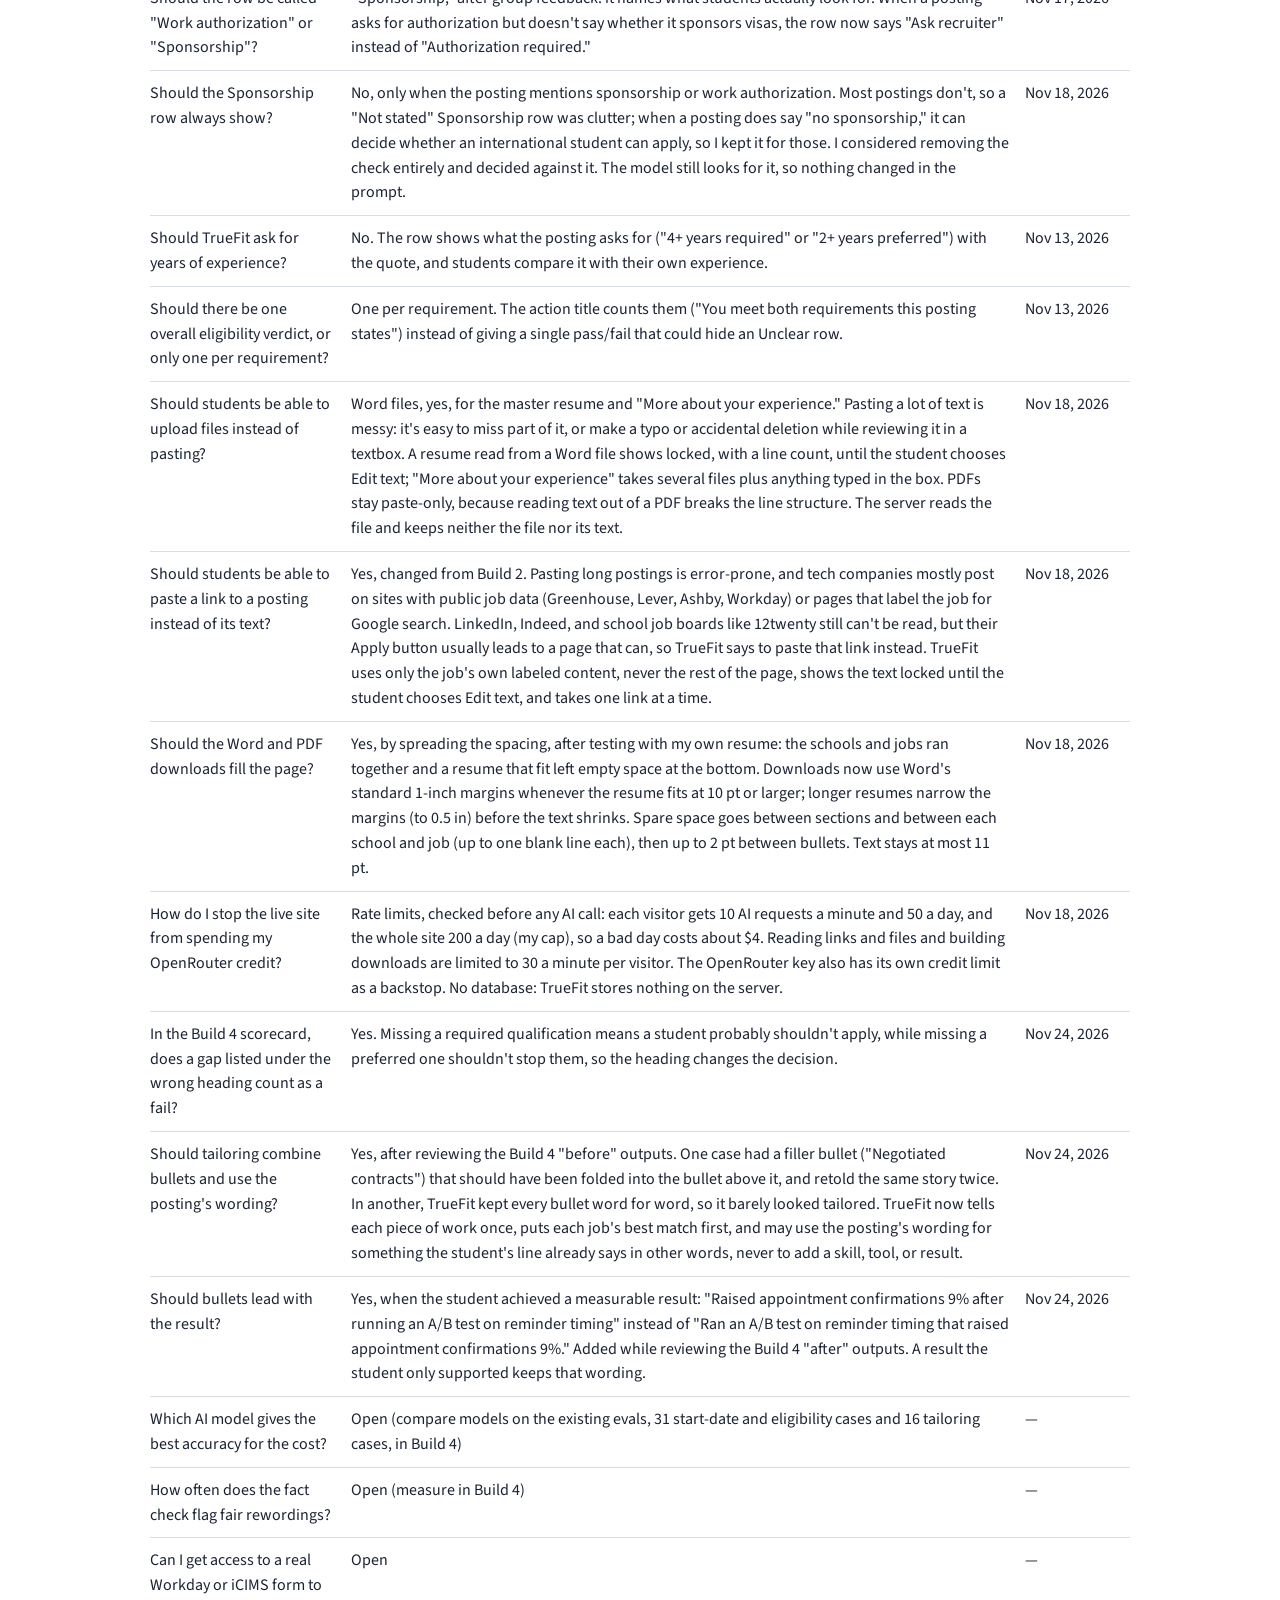
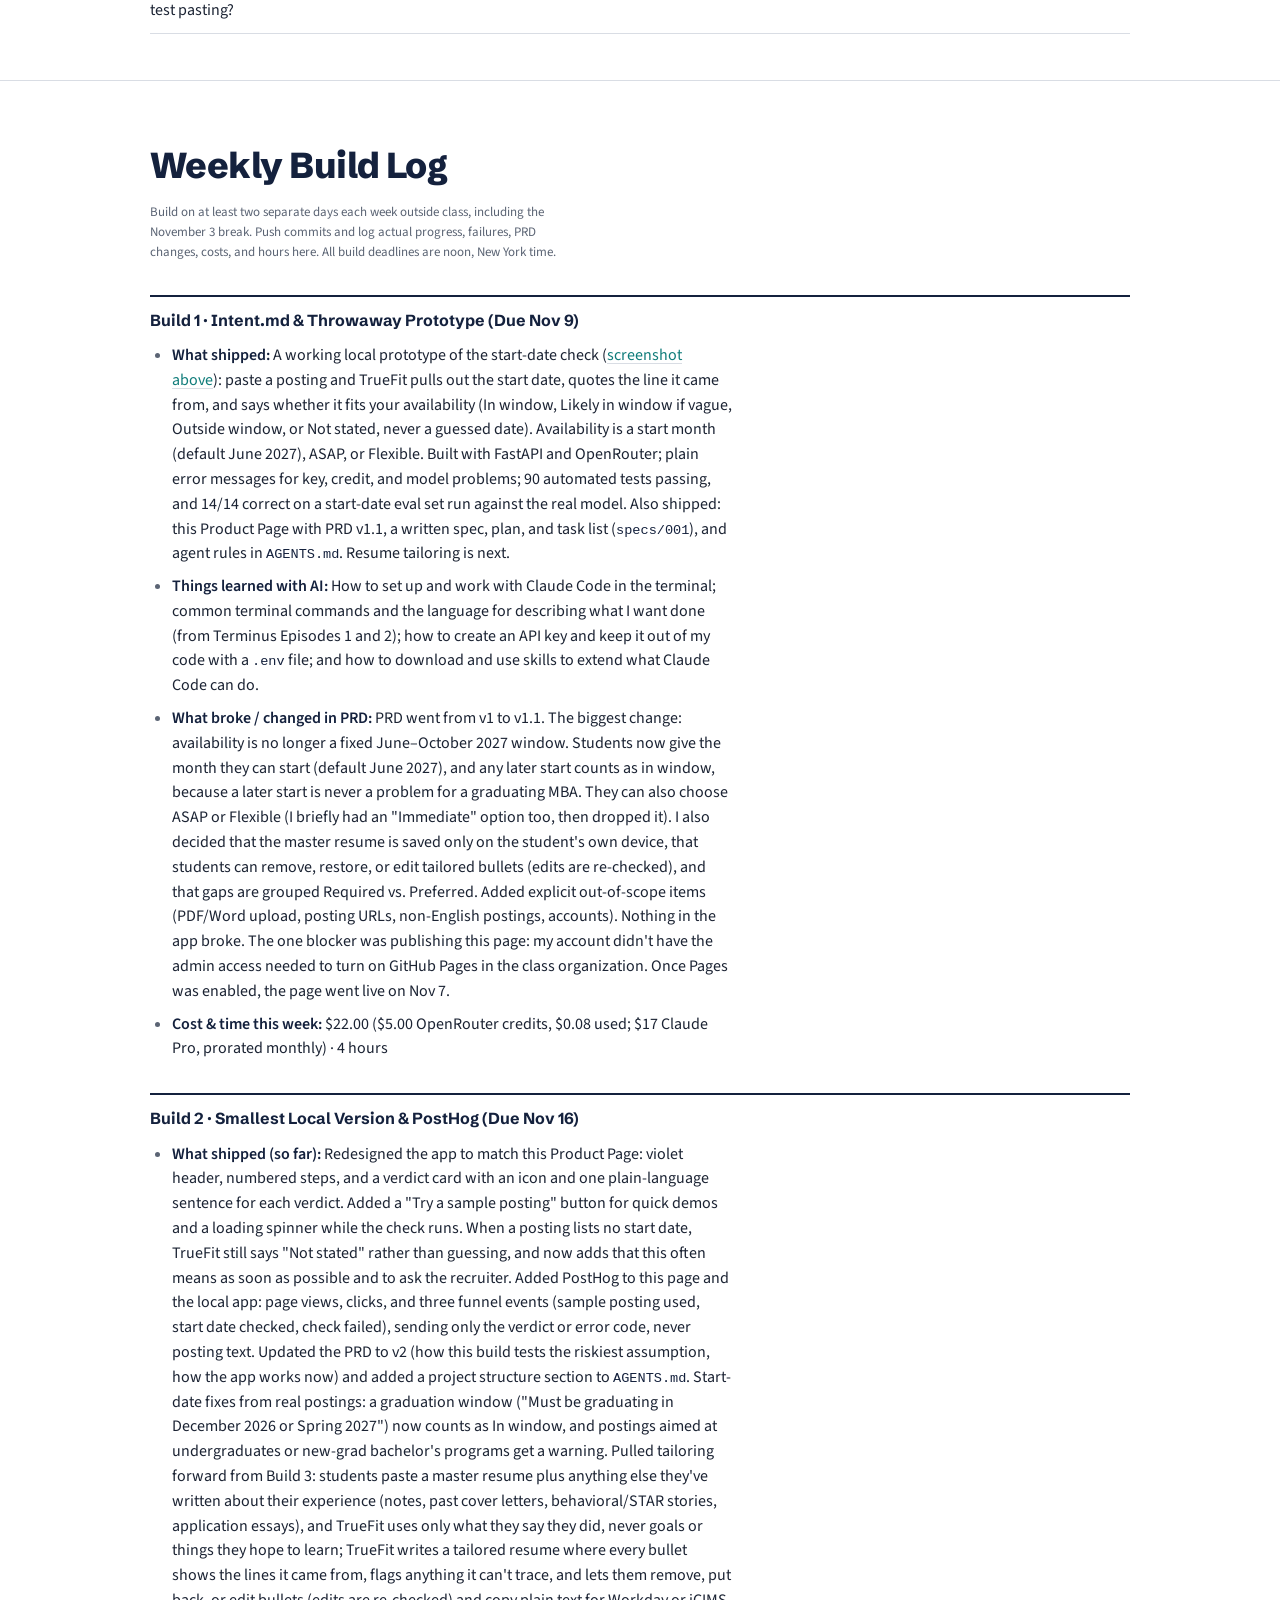
==== commit 850b08f9: "feat: tailored bullets lead with the student's result when there is one Student's rule from reviewin" ====
--- a/docs/index.html
+++ b/docs/index.html
@@ -418,6 +418,7 @@
           <tr><td>How do I stop the live site from spending my OpenRouter credit?</td><td>Rate limits, checked before any AI call: each visitor gets 10 AI requests a minute and 50 a day, and the whole site 200 a day (my cap), so a bad day costs about $4. Reading links and files and building downloads are limited to 30 a minute per visitor. The OpenRouter key also has its own credit limit as a backstop. No database: TrueFit stores nothing on the server.</td><td>Nov 18, 2026</td></tr>
           <tr><td>In the Build 4 scorecard, does a gap listed under the wrong heading count as a fail?</td><td>Yes. Missing a required qualification means a student probably shouldn't apply, while missing a preferred one shouldn't stop them, so the heading changes the decision.</td><td>Nov 24, 2026</td></tr>
           <tr><td>Should tailoring combine bullets and use the posting's wording?</td><td>Yes, after reviewing the Build 4 "before" outputs. One case had a filler bullet ("Negotiated contracts") that should have been folded into the bullet above it, and retold the same story twice. In another, TrueFit kept every bullet word for word, so it barely looked tailored. TrueFit now tells each piece of work once, puts each job's best match first, and may use the posting's wording for something the student's line already says in other words, never to add a skill, tool, or result.</td><td>Nov 24, 2026</td></tr>
+          <tr><td>Should bullets lead with the result?</td><td>Yes, when the student achieved a measurable result: "Raised appointment confirmations 9% after running an A/B test on reminder timing" instead of "Ran an A/B test on reminder timing that raised appointment confirmations 9%." Added while reviewing the Build 4 "after" outputs. A result the student only supported keeps that wording.</td><td>Nov 24, 2026</td></tr>
           <tr><td>Which AI model gives the best accuracy for the cost?</td><td>Open (compare models on the existing evals, 31 start-date and eligibility cases and 16 tailoring cases, in Build 4)</td><td>—</td></tr>
           <tr><td>How often does the fact check flag fair rewordings?</td><td>Open (measure in Build 4)</td><td>—</td></tr>
           <tr><td>Can I get access to a real Workday or iCIMS form to test pasting?</td><td>Open</td><td>—</td></tr>
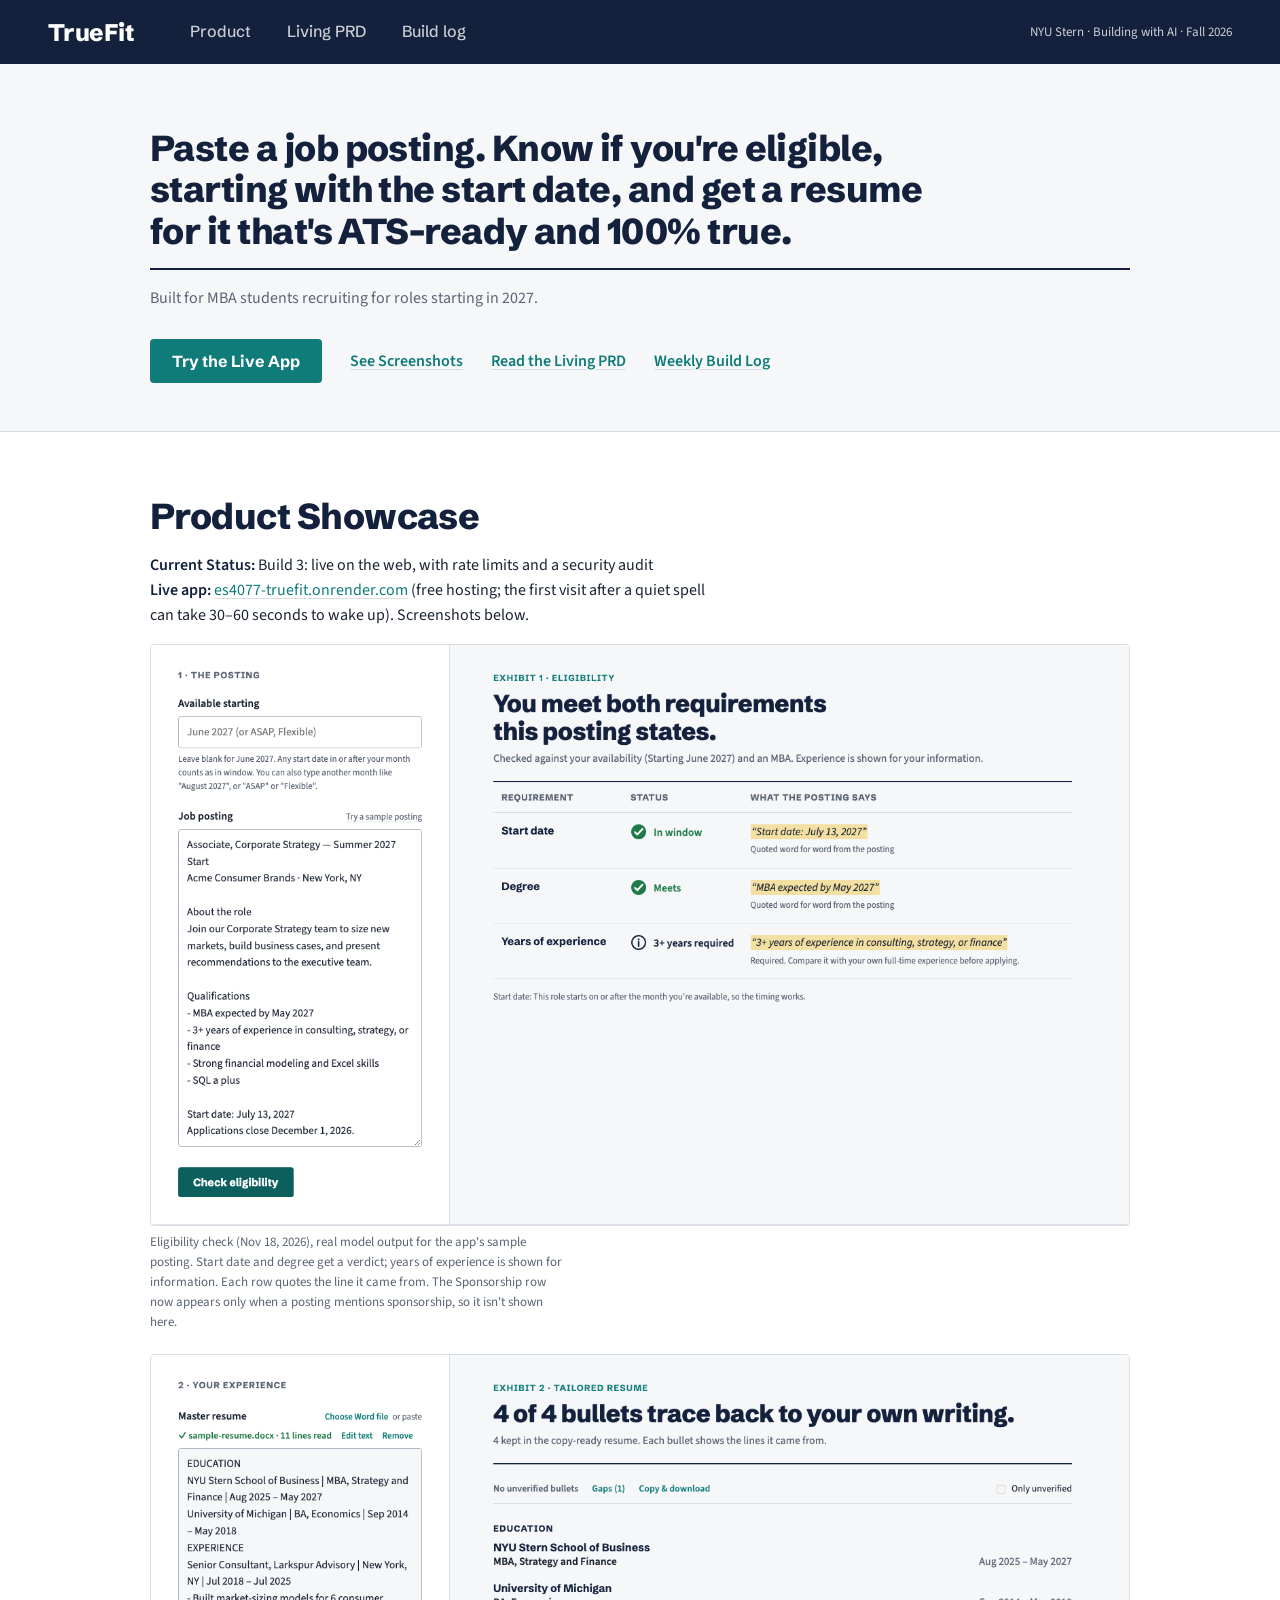
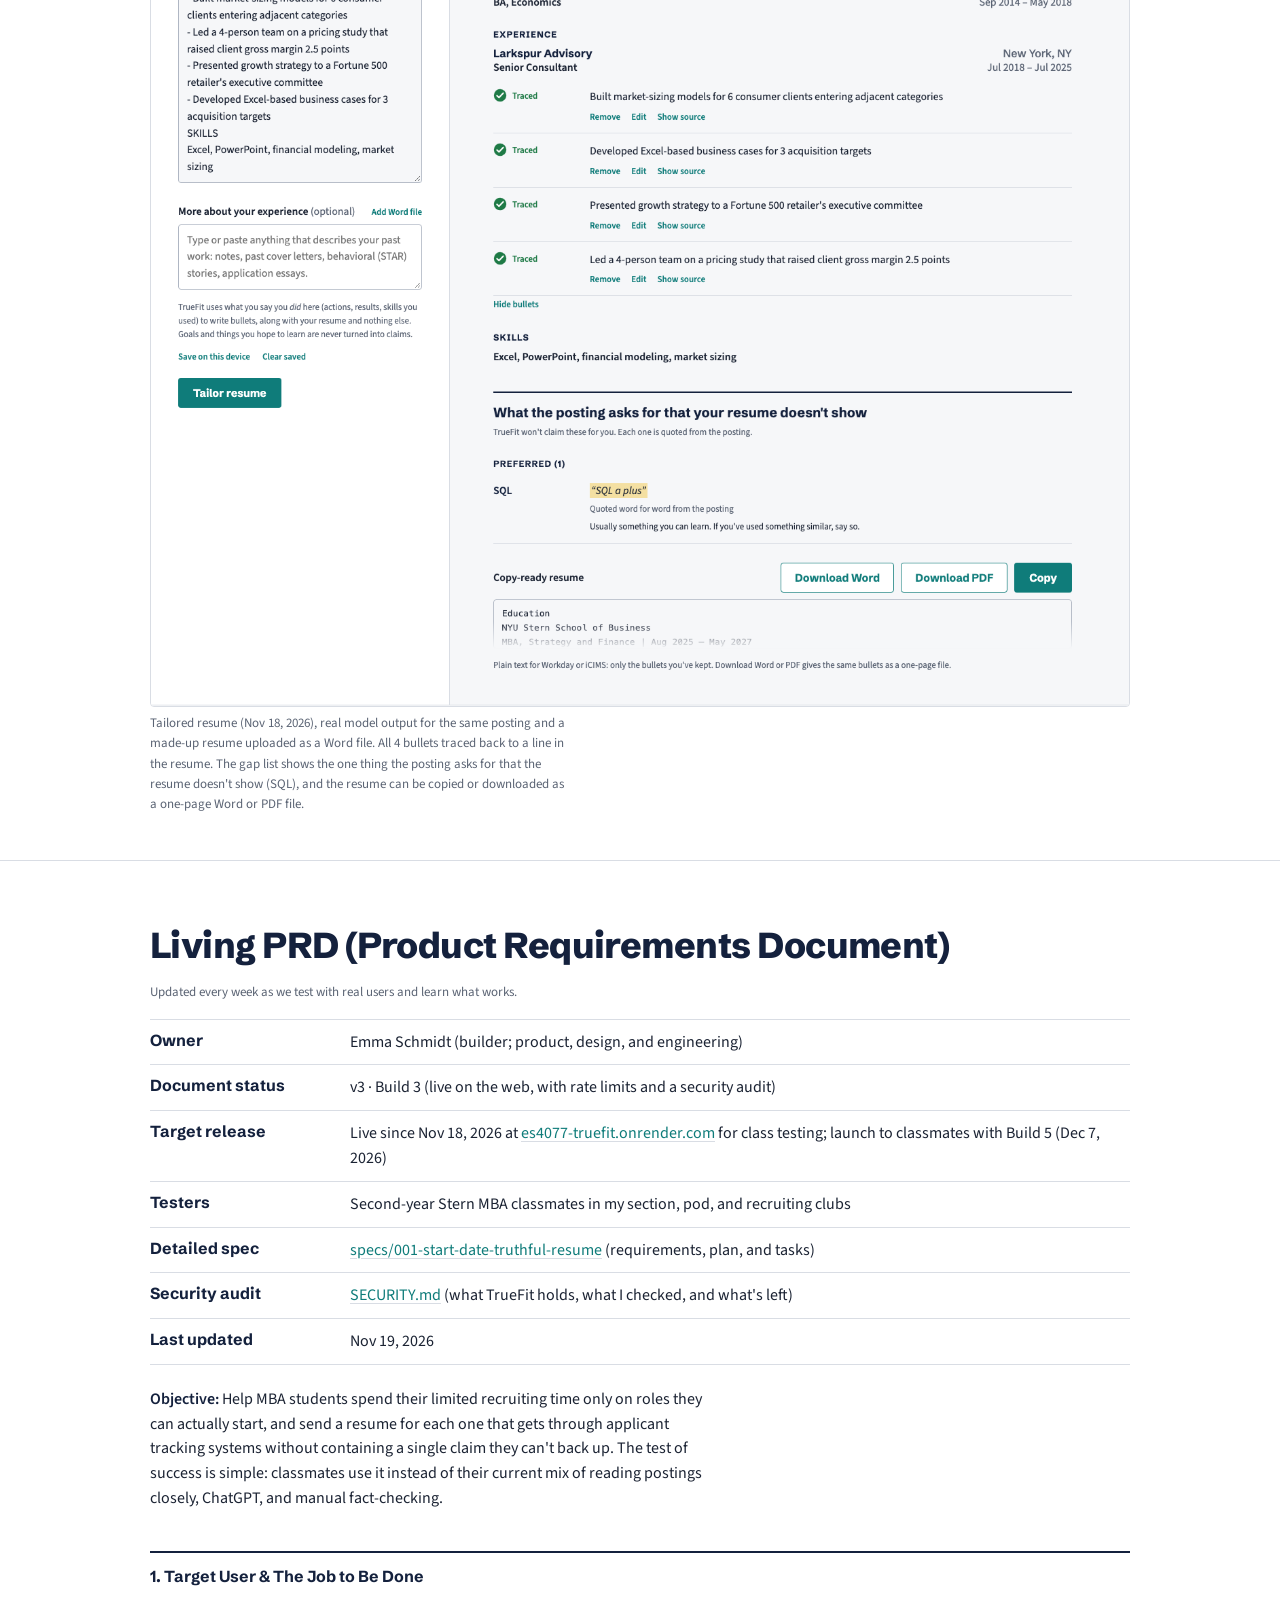
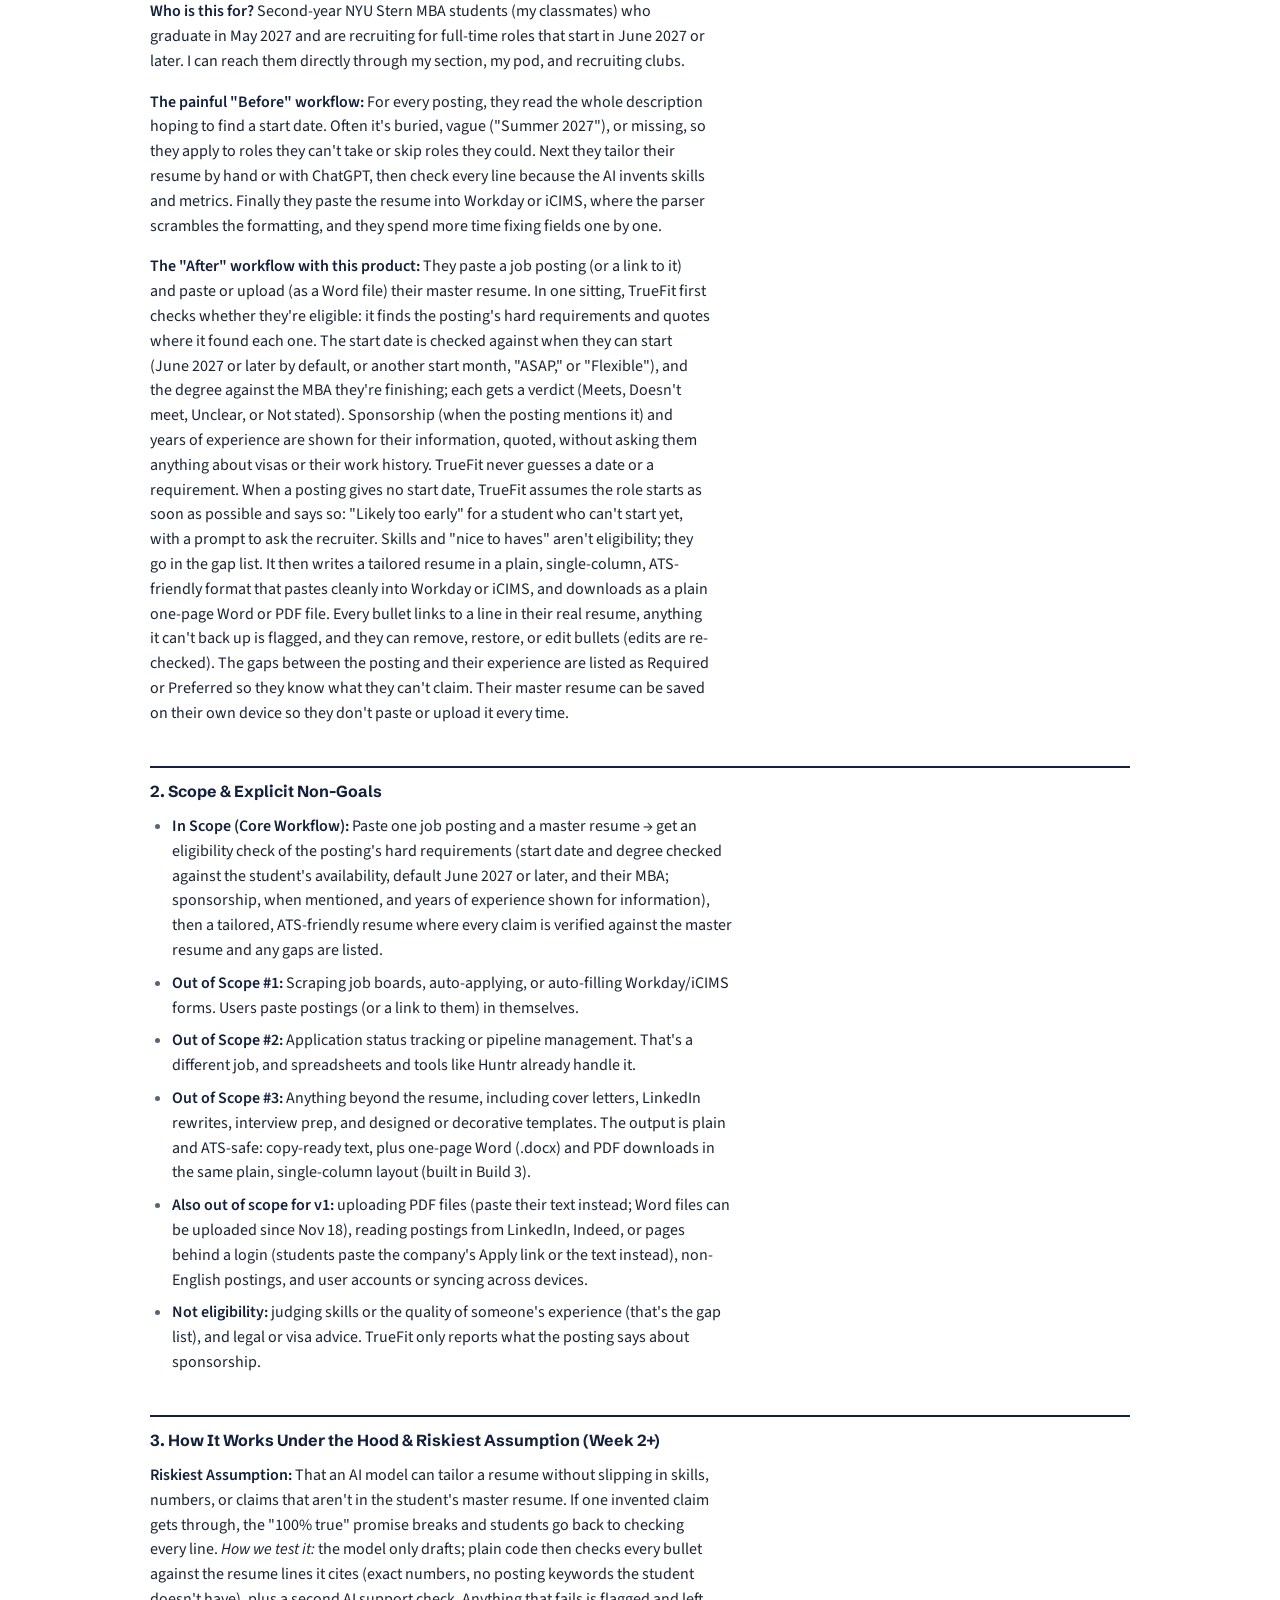
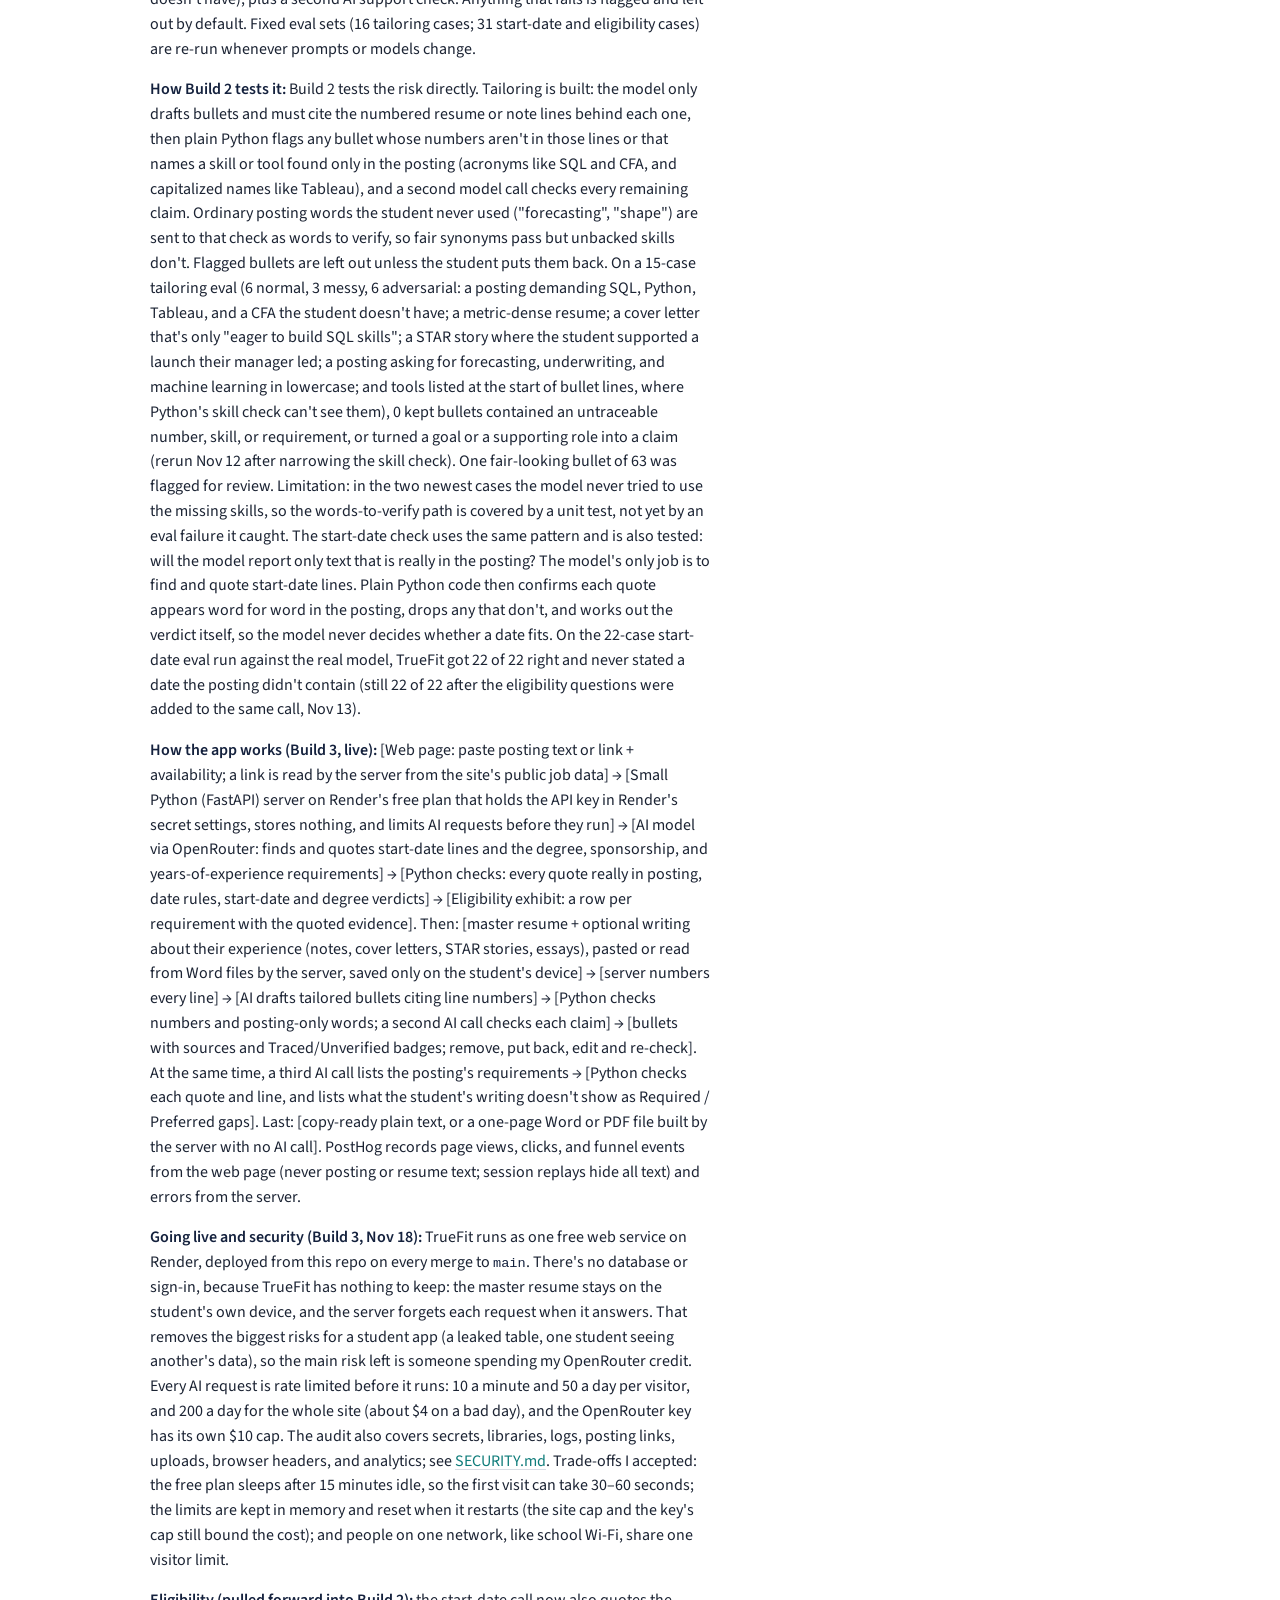
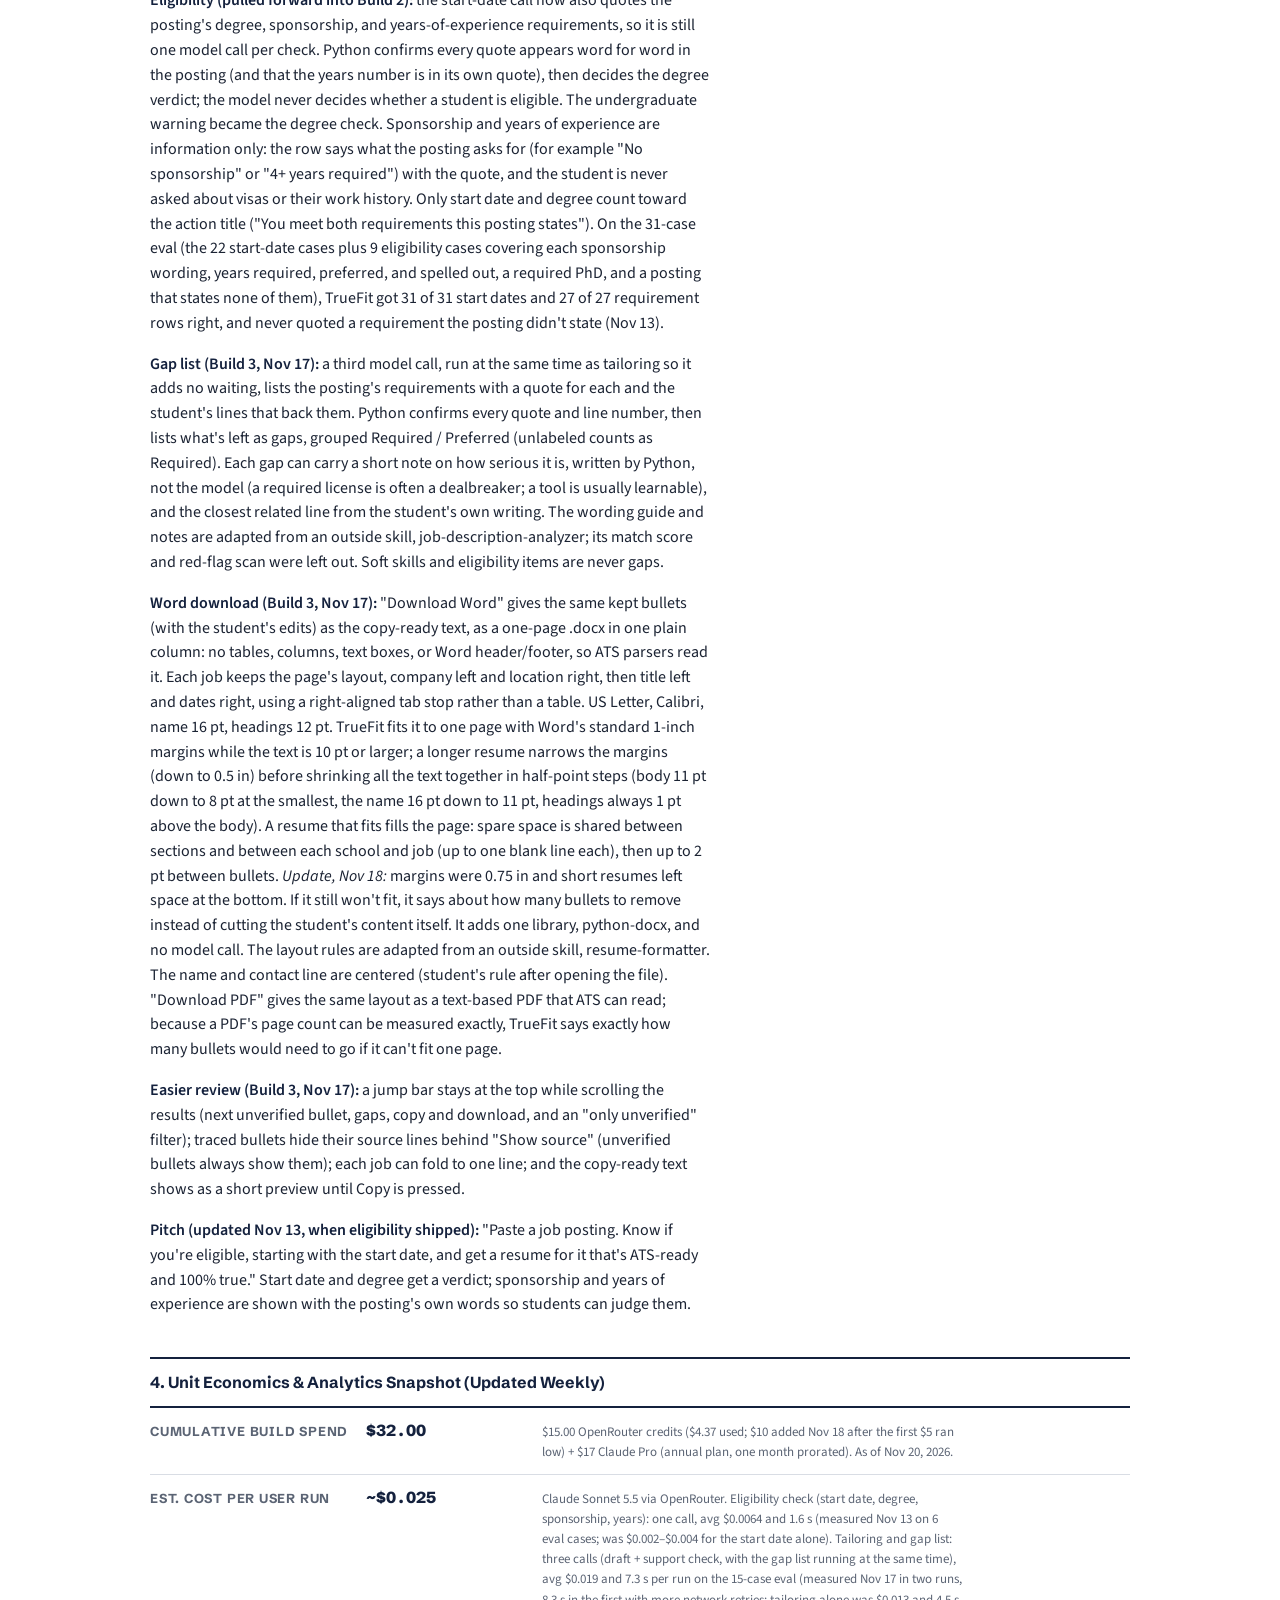
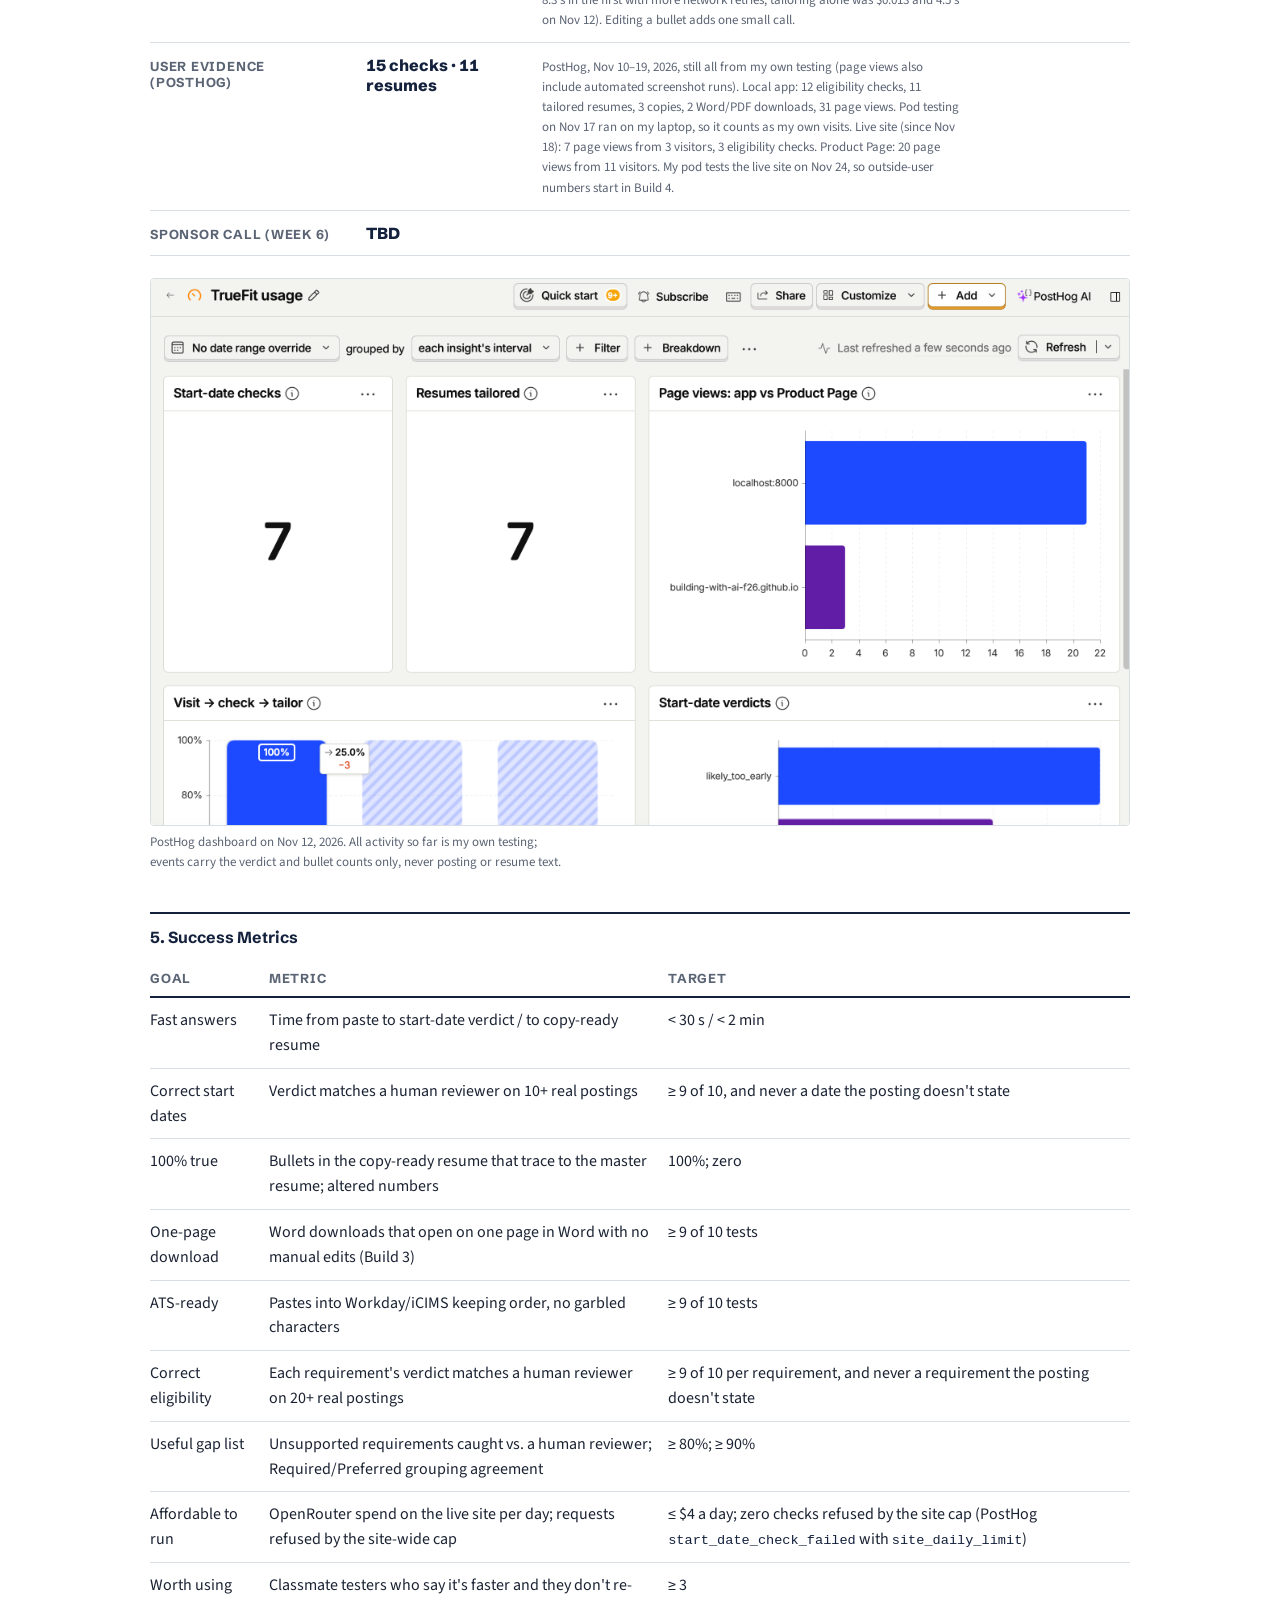
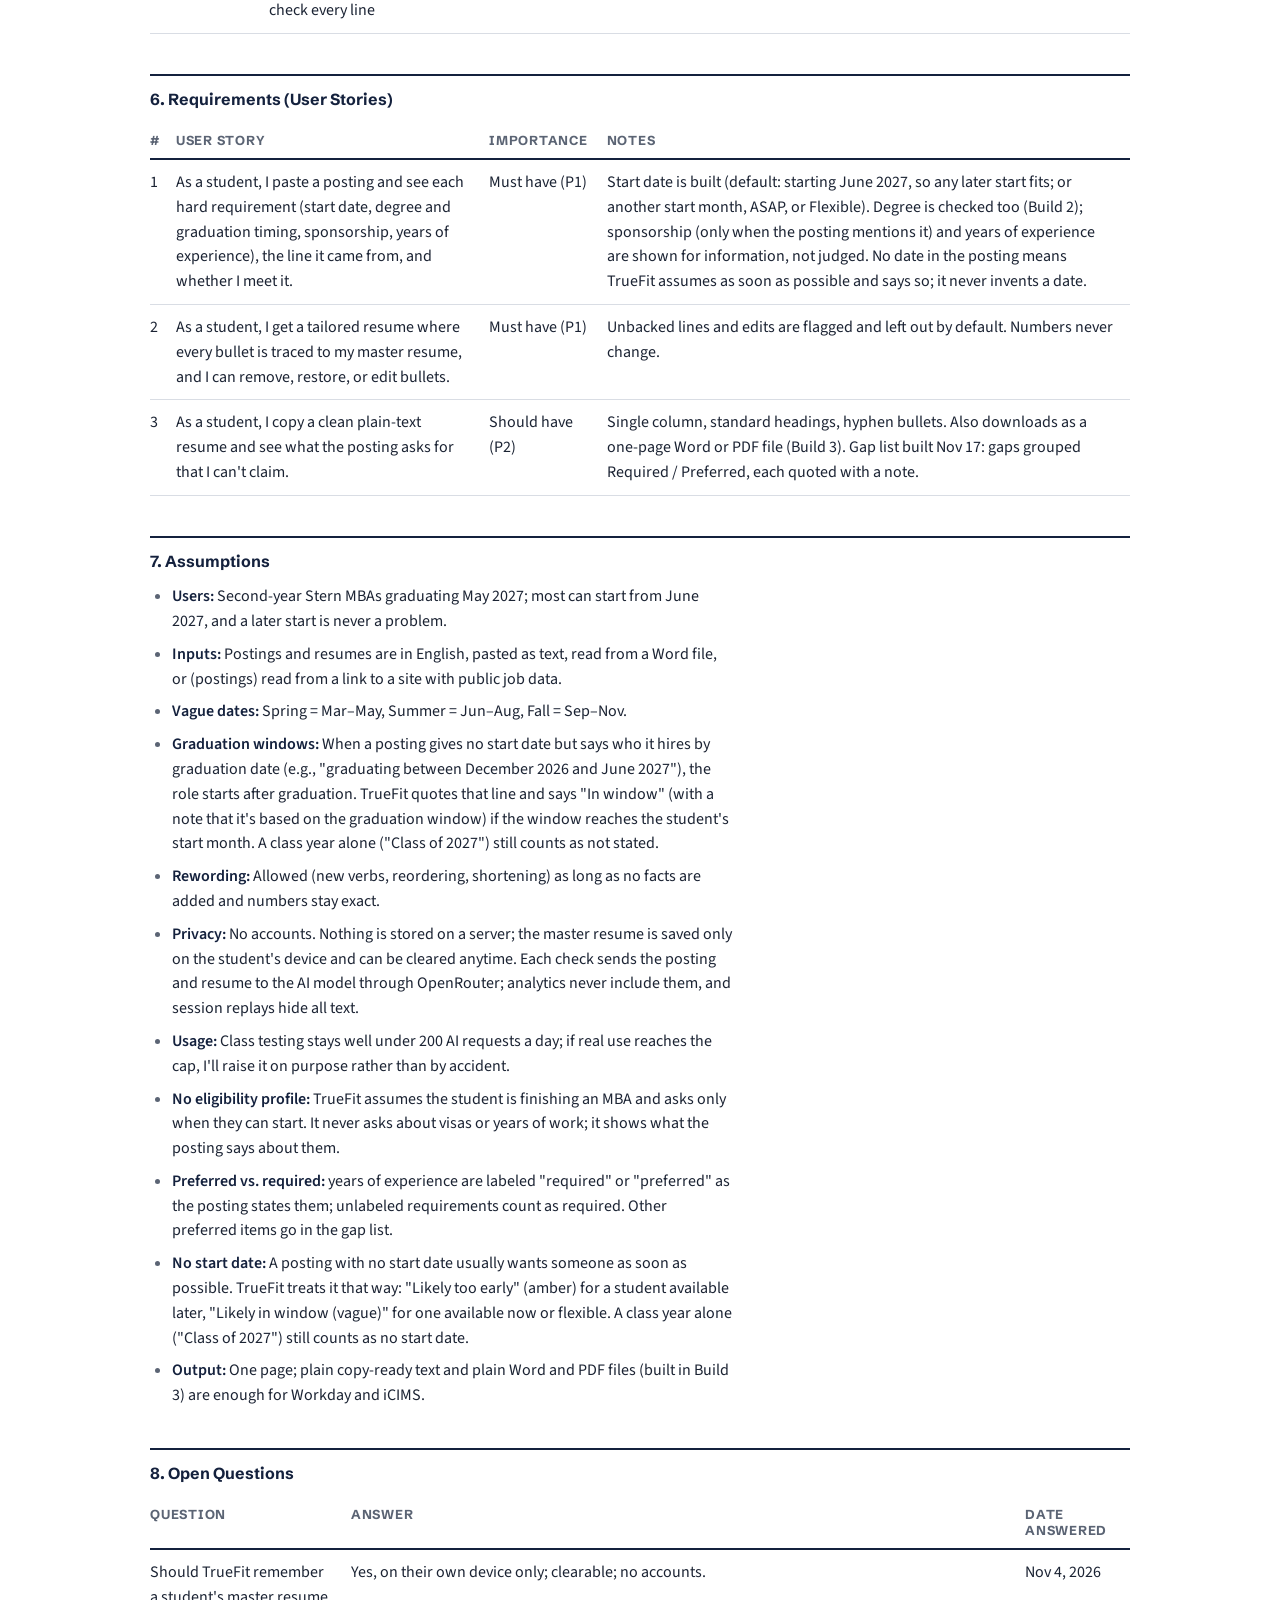
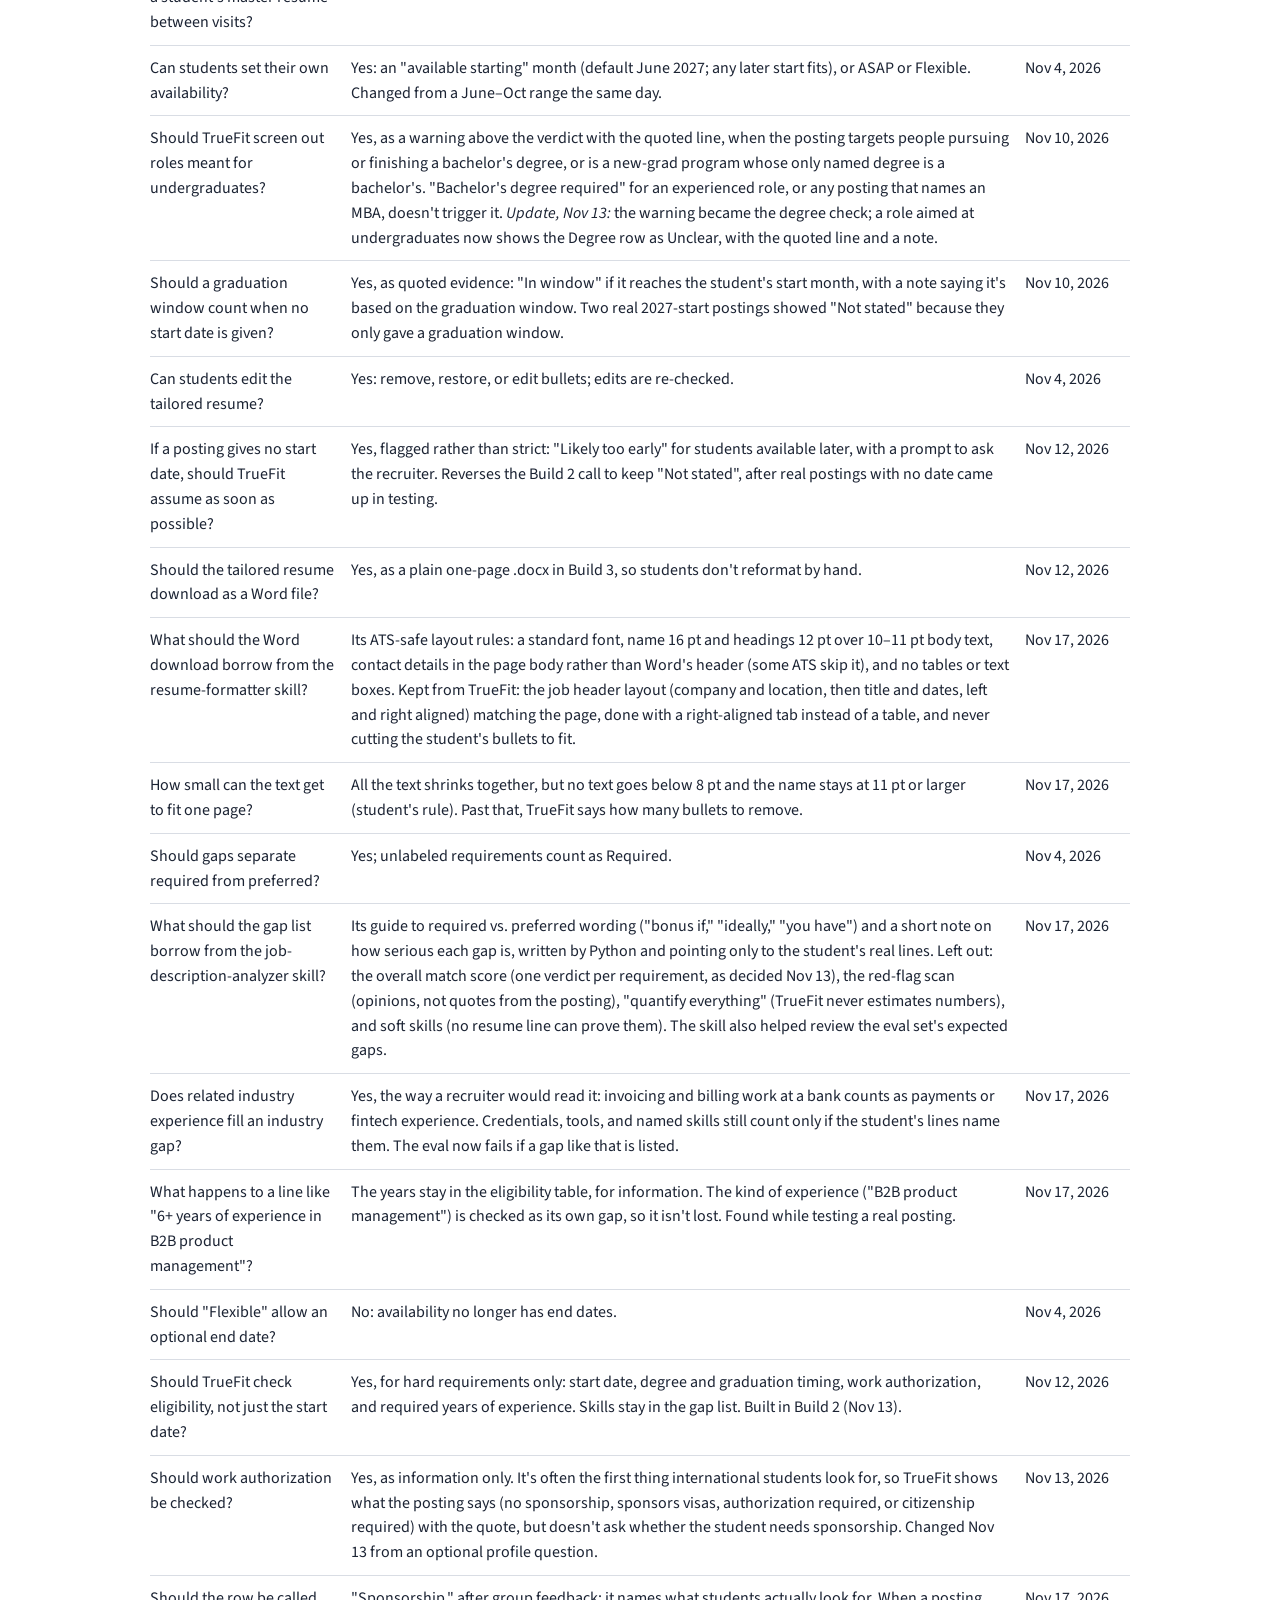
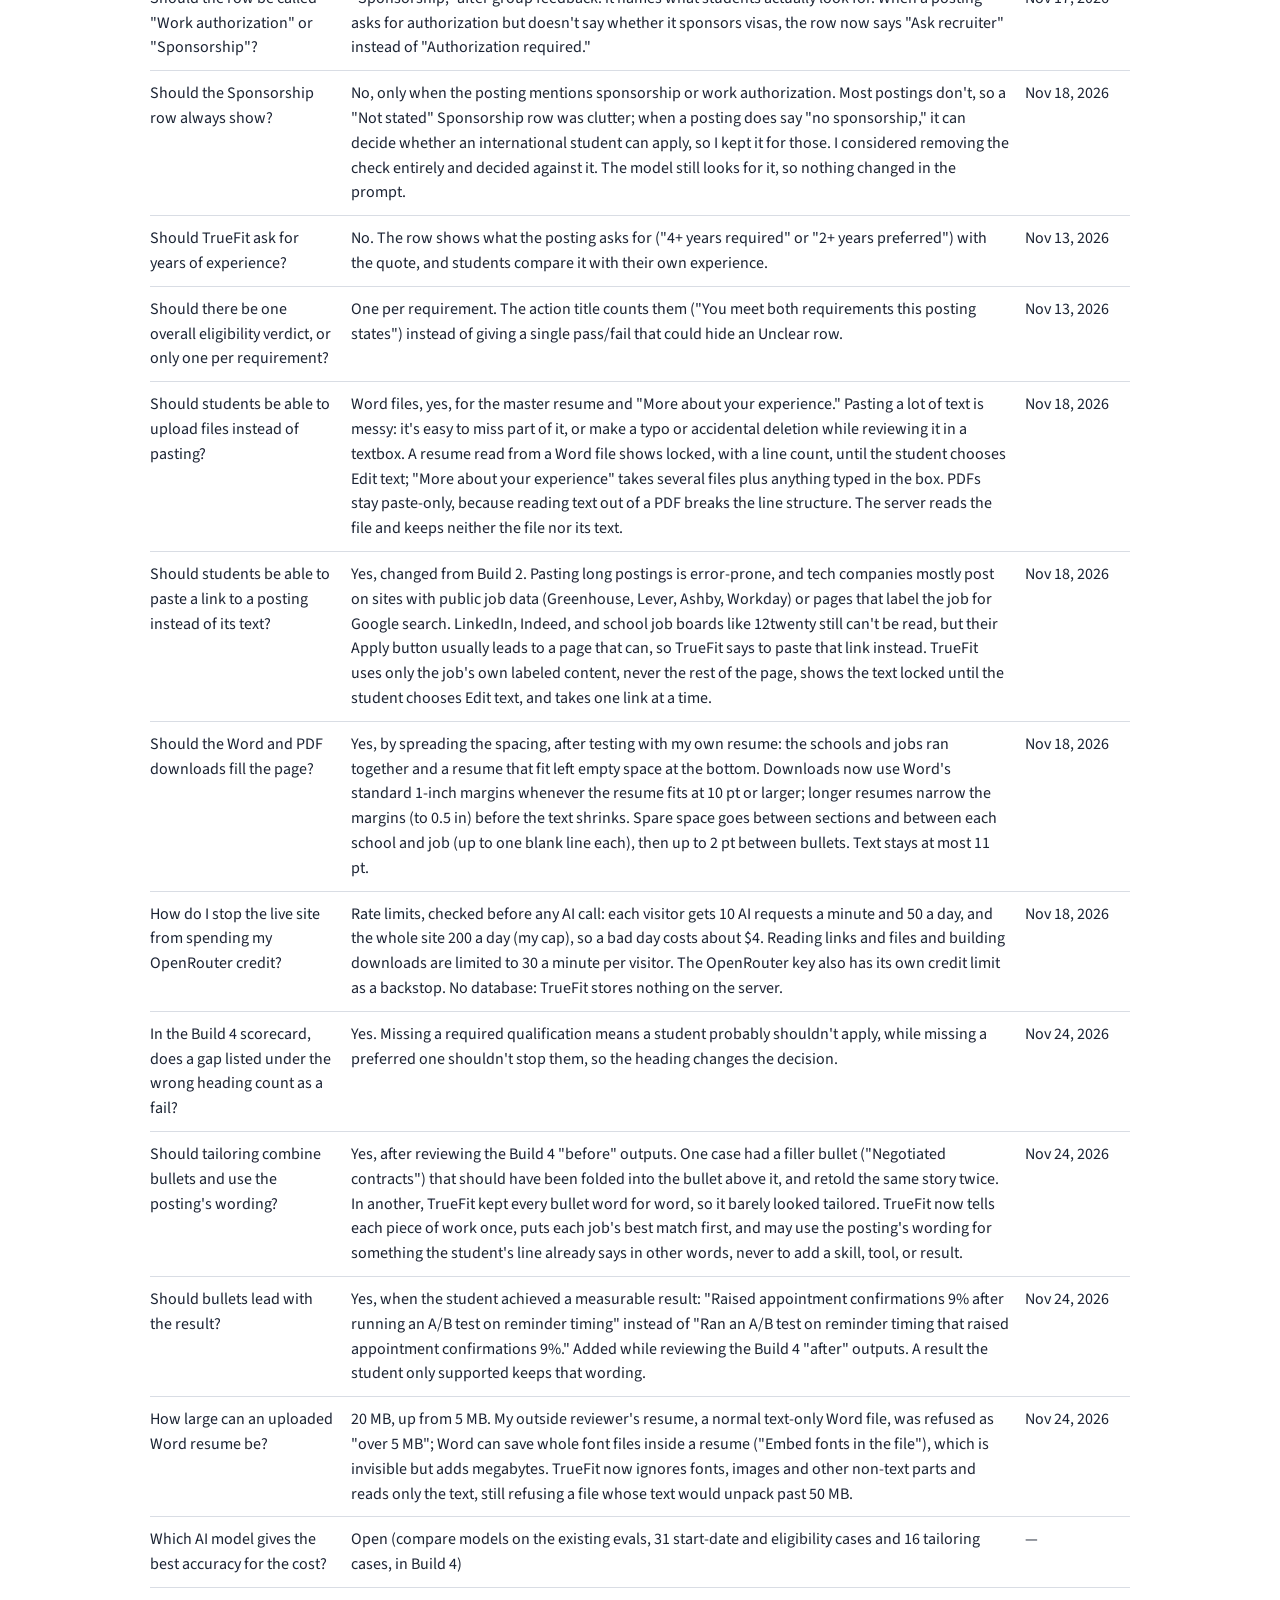
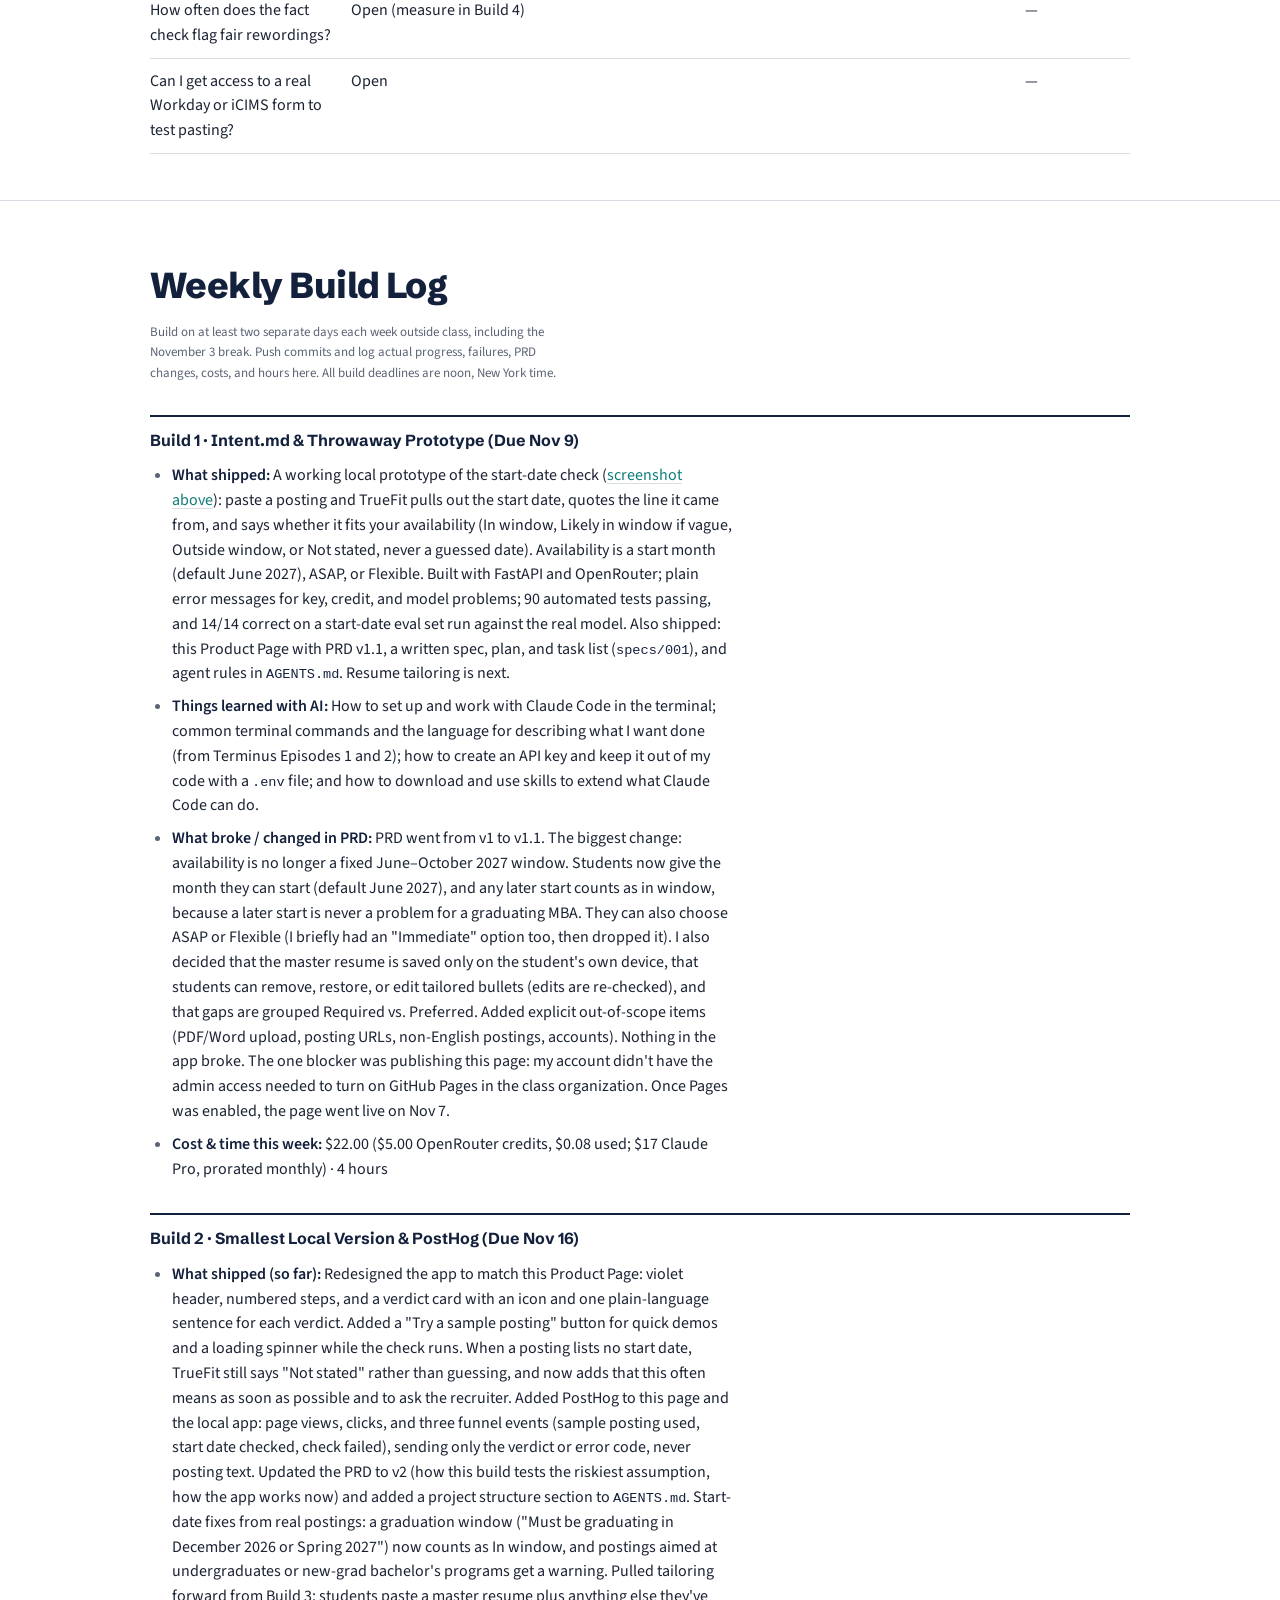
==== commit b51c5d0d: "fix: read Word resumes with embedded fonts; upload limit 5 MB to 20 MB The Build 4 outside reviewer'" ====
--- a/docs/index.html
+++ b/docs/index.html
@@ -419,6 +419,7 @@
           <tr><td>In the Build 4 scorecard, does a gap listed under the wrong heading count as a fail?</td><td>Yes. Missing a required qualification means a student probably shouldn't apply, while missing a preferred one shouldn't stop them, so the heading changes the decision.</td><td>Nov 24, 2026</td></tr>
           <tr><td>Should tailoring combine bullets and use the posting's wording?</td><td>Yes, after reviewing the Build 4 "before" outputs. One case had a filler bullet ("Negotiated contracts") that should have been folded into the bullet above it, and retold the same story twice. In another, TrueFit kept every bullet word for word, so it barely looked tailored. TrueFit now tells each piece of work once, puts each job's best match first, and may use the posting's wording for something the student's line already says in other words, never to add a skill, tool, or result.</td><td>Nov 24, 2026</td></tr>
           <tr><td>Should bullets lead with the result?</td><td>Yes, when the student achieved a measurable result: "Raised appointment confirmations 9% after running an A/B test on reminder timing" instead of "Ran an A/B test on reminder timing that raised appointment confirmations 9%." Added while reviewing the Build 4 "after" outputs. A result the student only supported keeps that wording.</td><td>Nov 24, 2026</td></tr>
+          <tr><td>How large can an uploaded Word resume be?</td><td>20 MB, up from 5 MB. My outside reviewer's resume, a normal text-only Word file, was refused as "over 5 MB"; Word can save whole font files inside a resume ("Embed fonts in the file"), which is invisible but adds megabytes. TrueFit now ignores fonts, images and other non-text parts and reads only the text, still refusing a file whose text would unpack past 50 MB.</td><td>Nov 24, 2026</td></tr>
           <tr><td>Which AI model gives the best accuracy for the cost?</td><td>Open (compare models on the existing evals, 31 start-date and eligibility cases and 16 tailoring cases, in Build 4)</td><td>—</td></tr>
           <tr><td>How often does the fact check flag fair rewordings?</td><td>Open (measure in Build 4)</td><td>—</td></tr>
           <tr><td>Can I get access to a real Workday or iCIMS form to test pasting?</td><td>Open</td><td>—</td></tr>
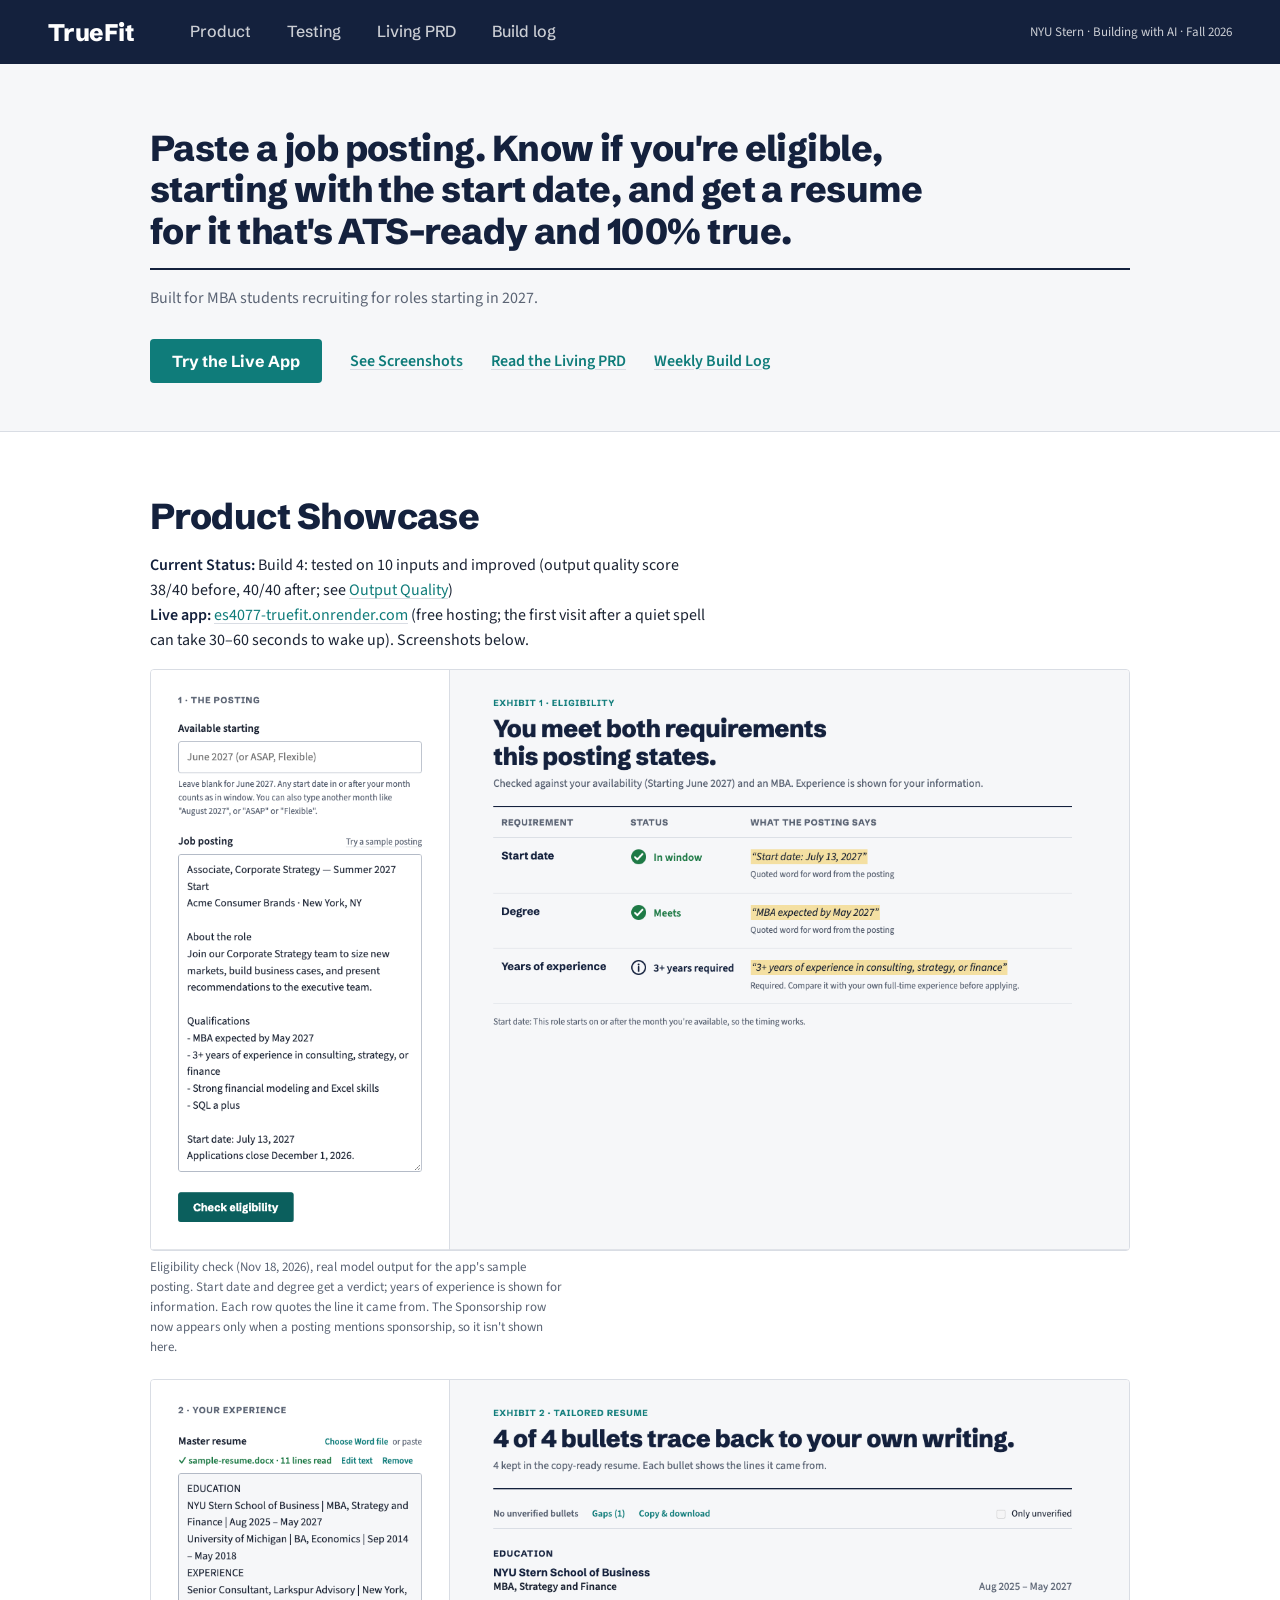
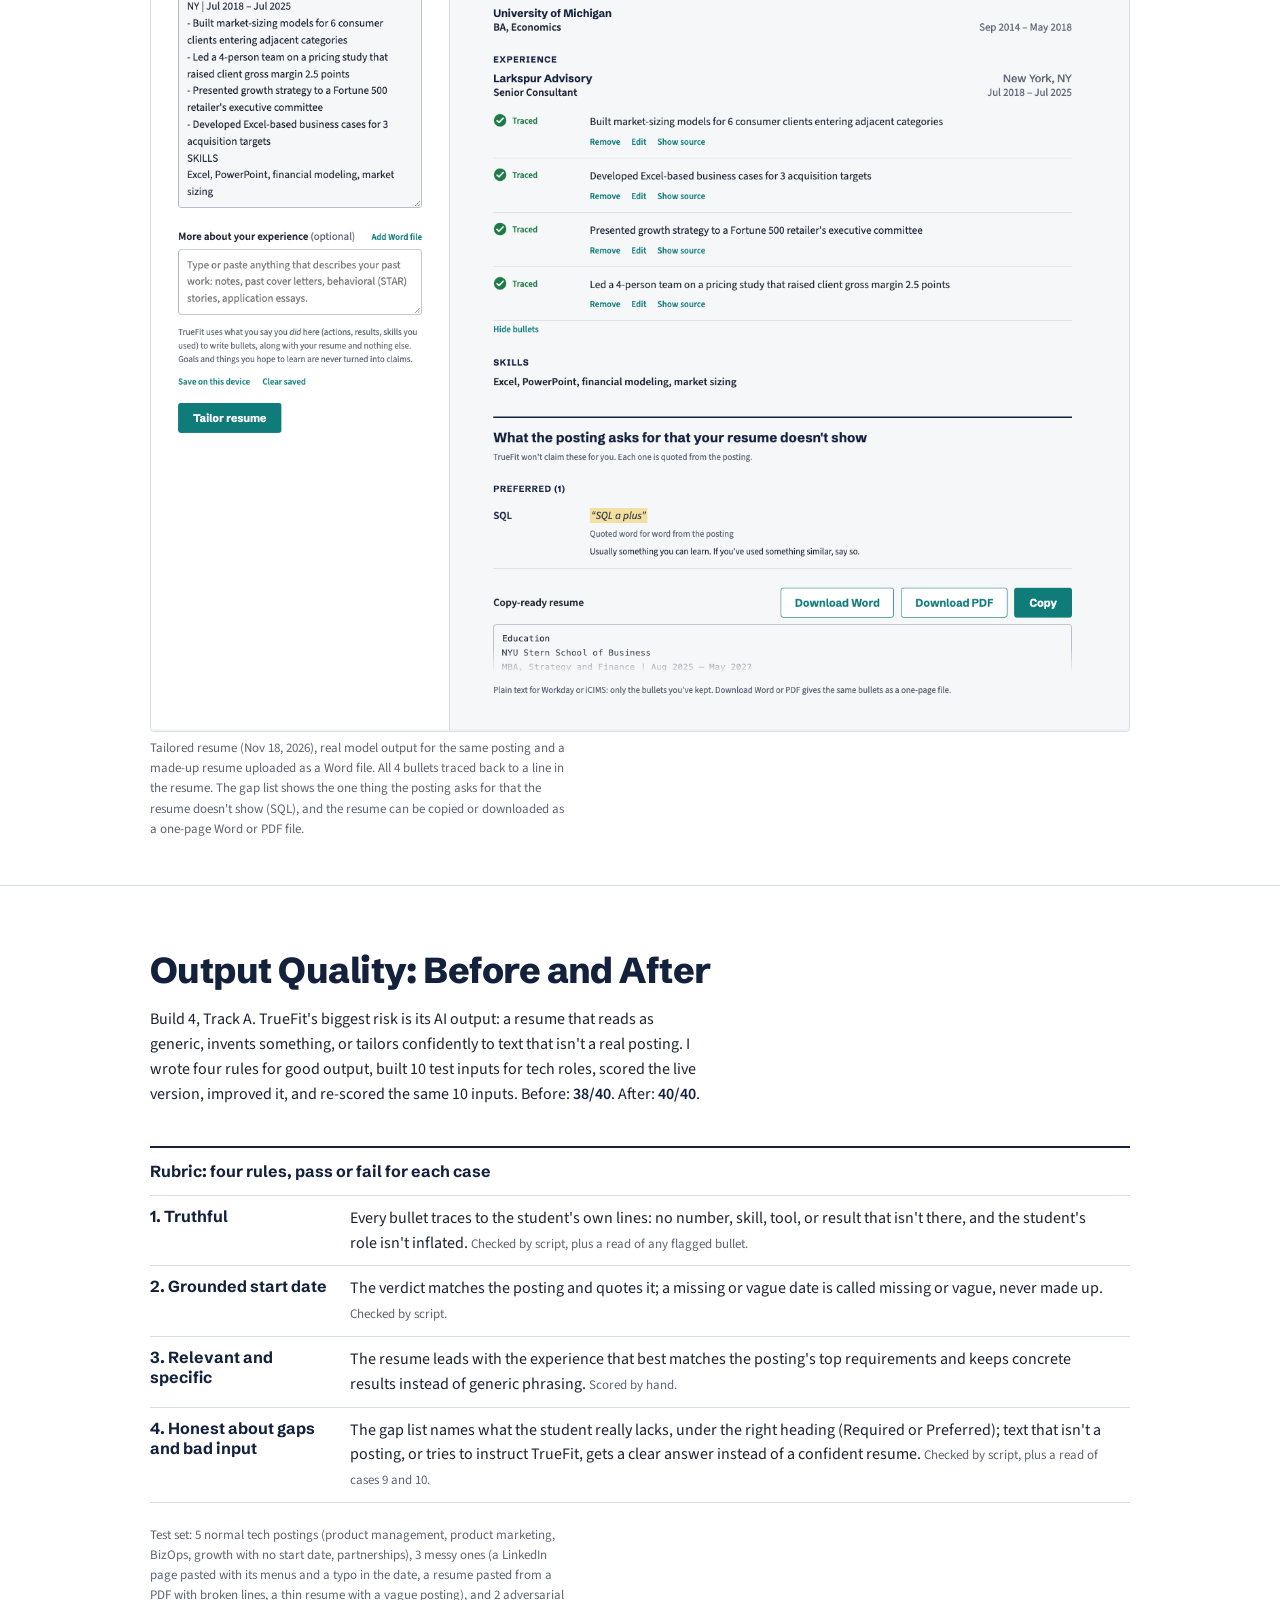
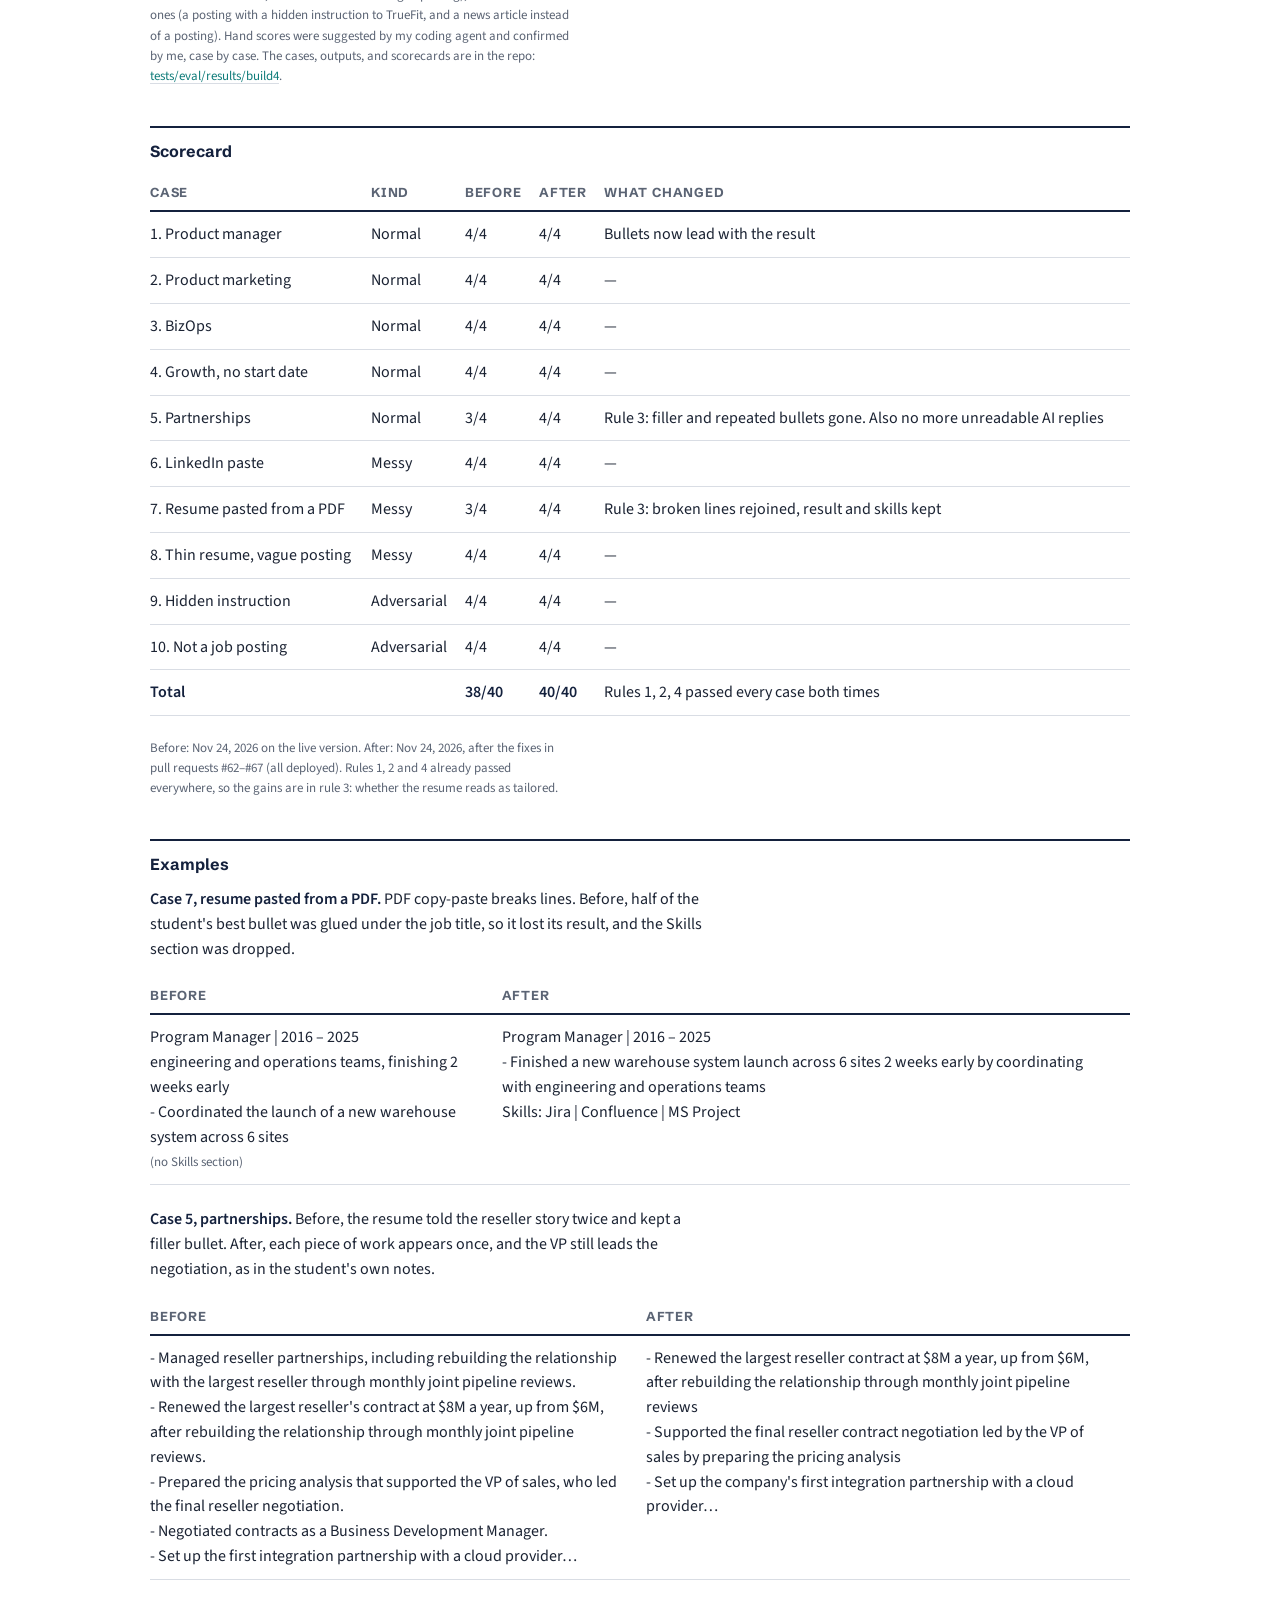
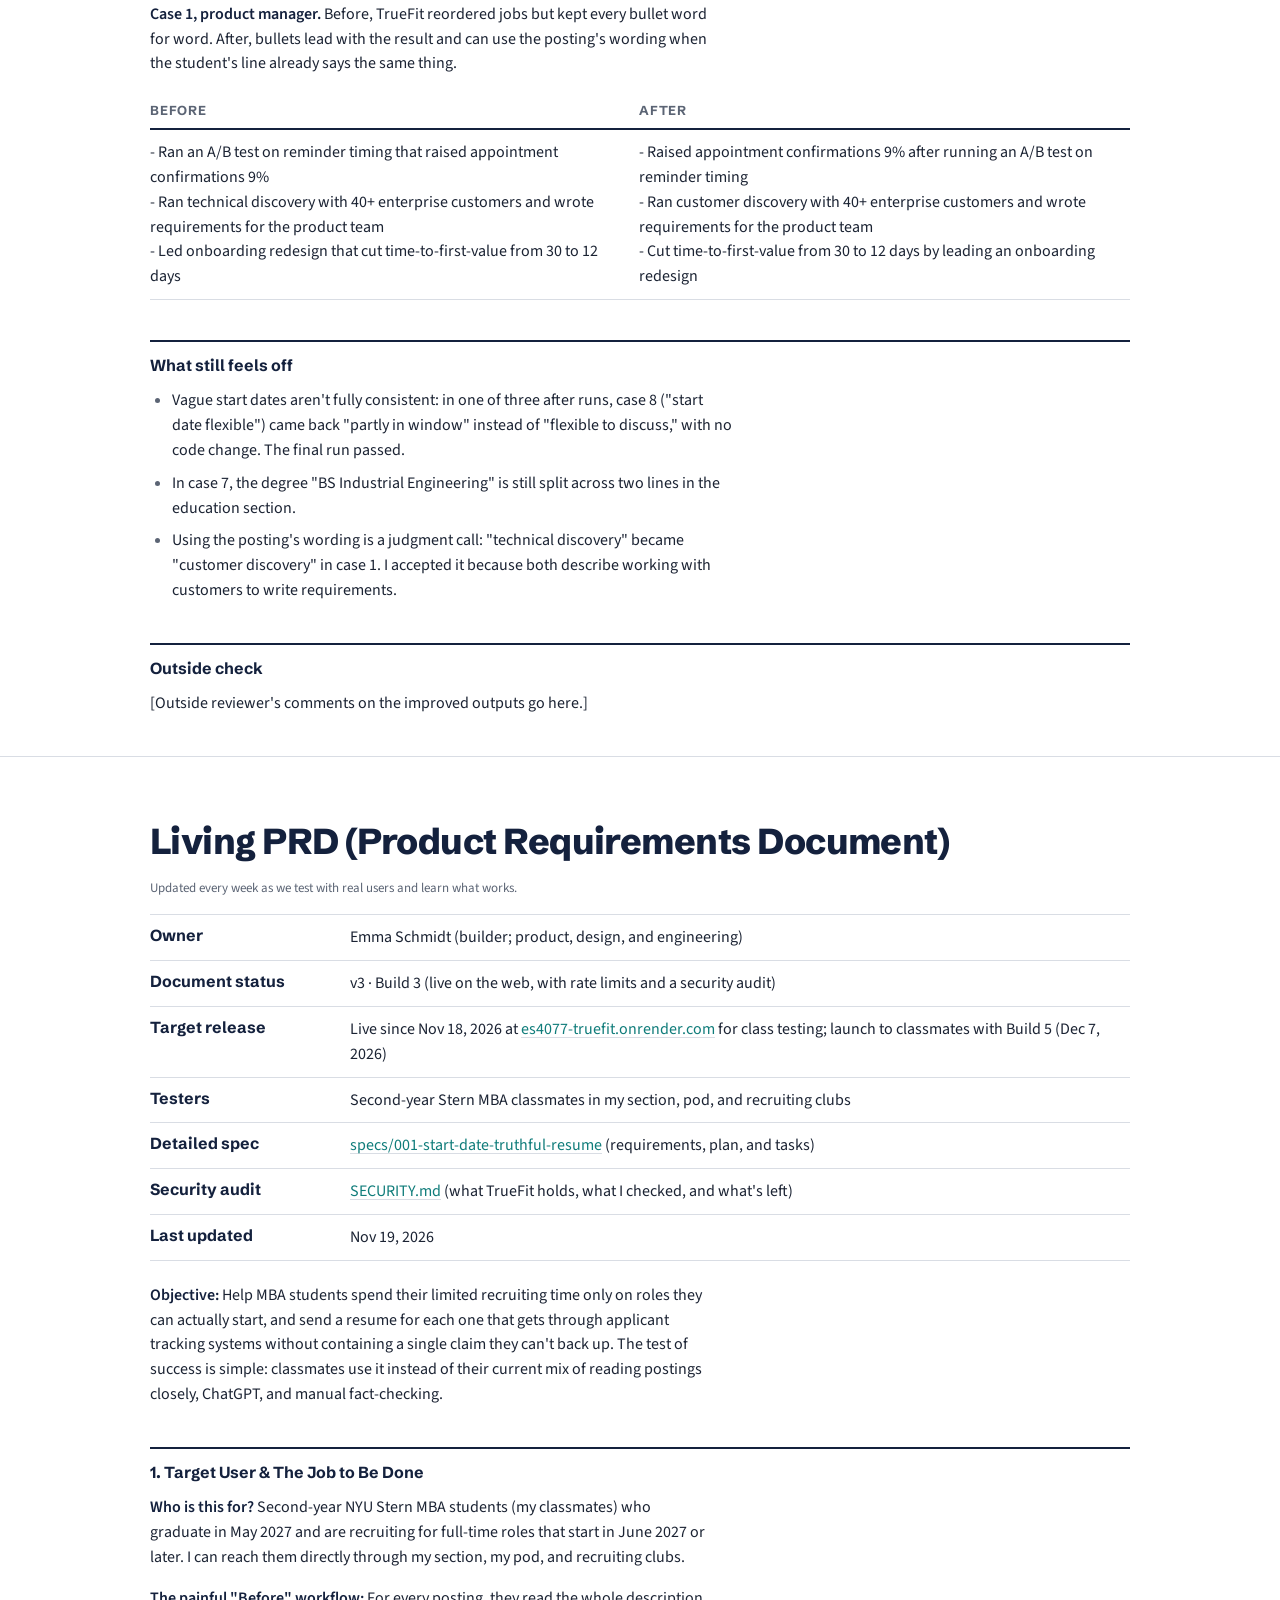
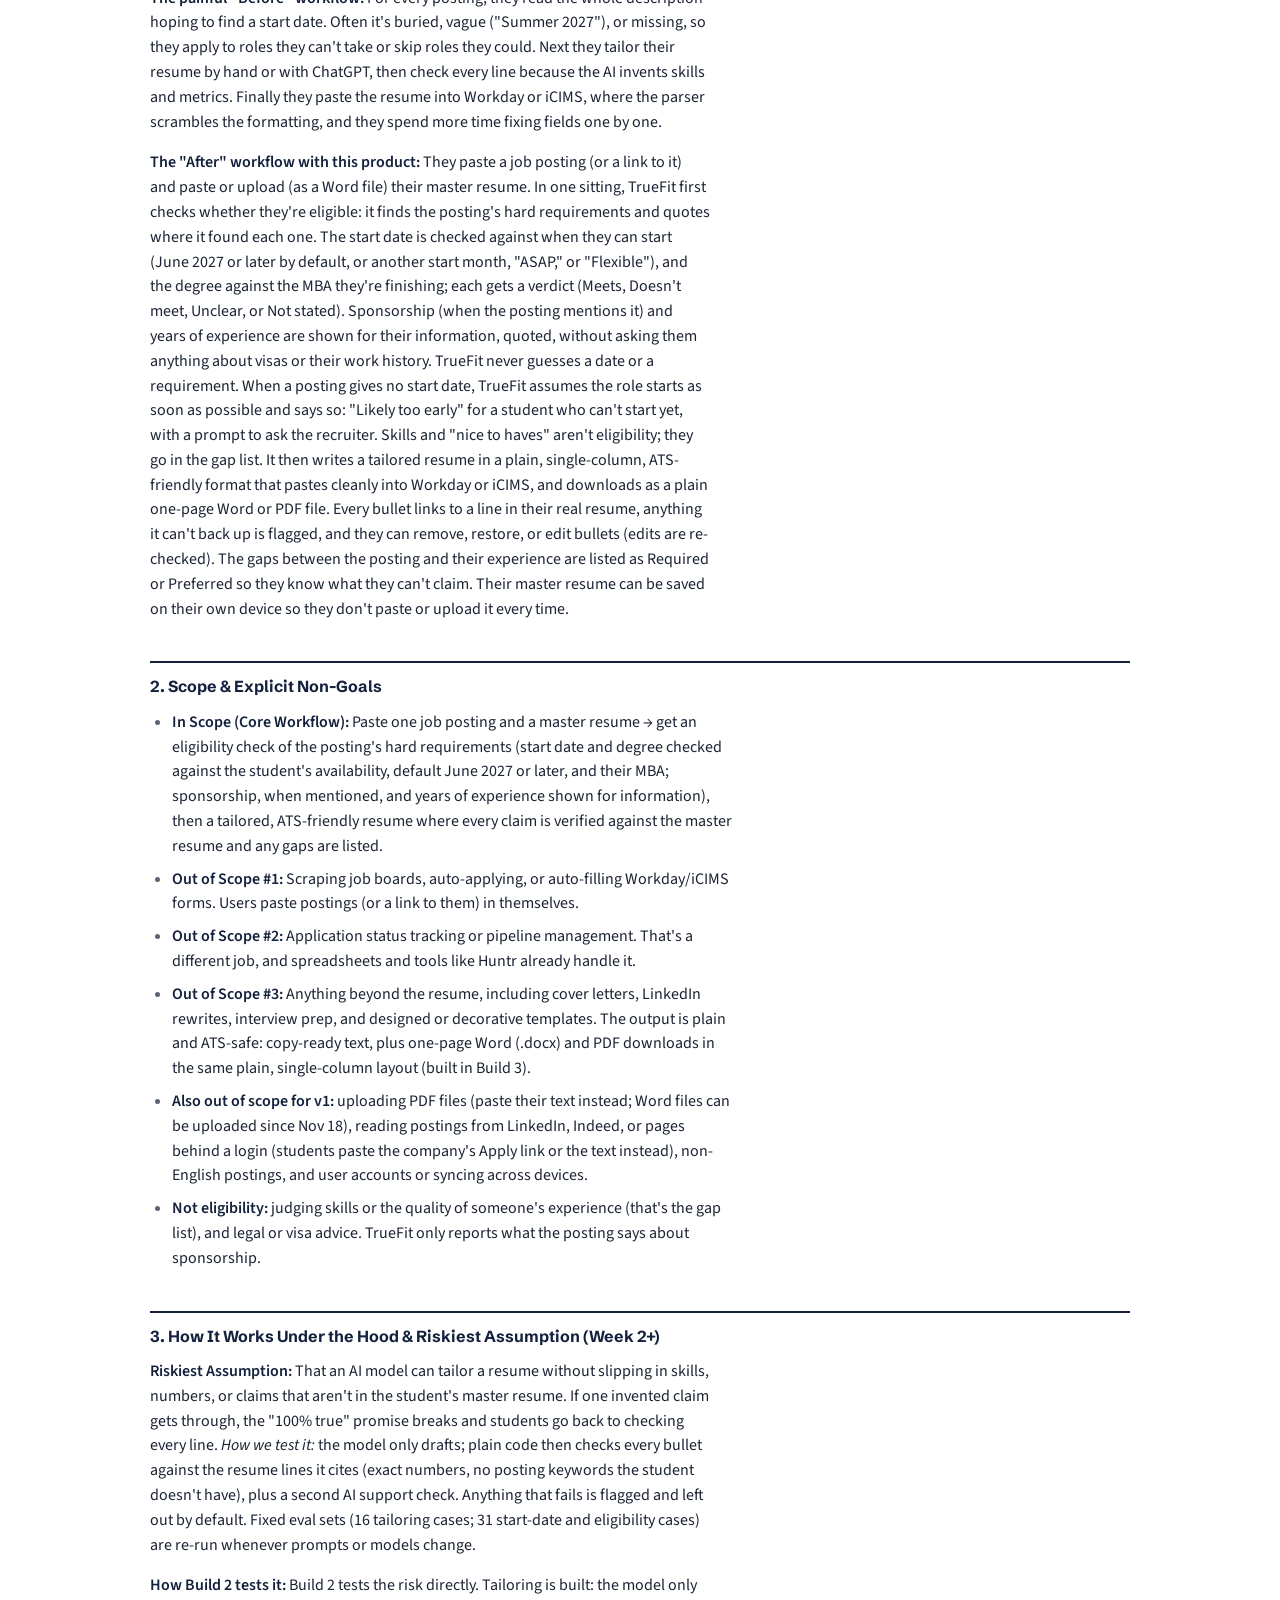
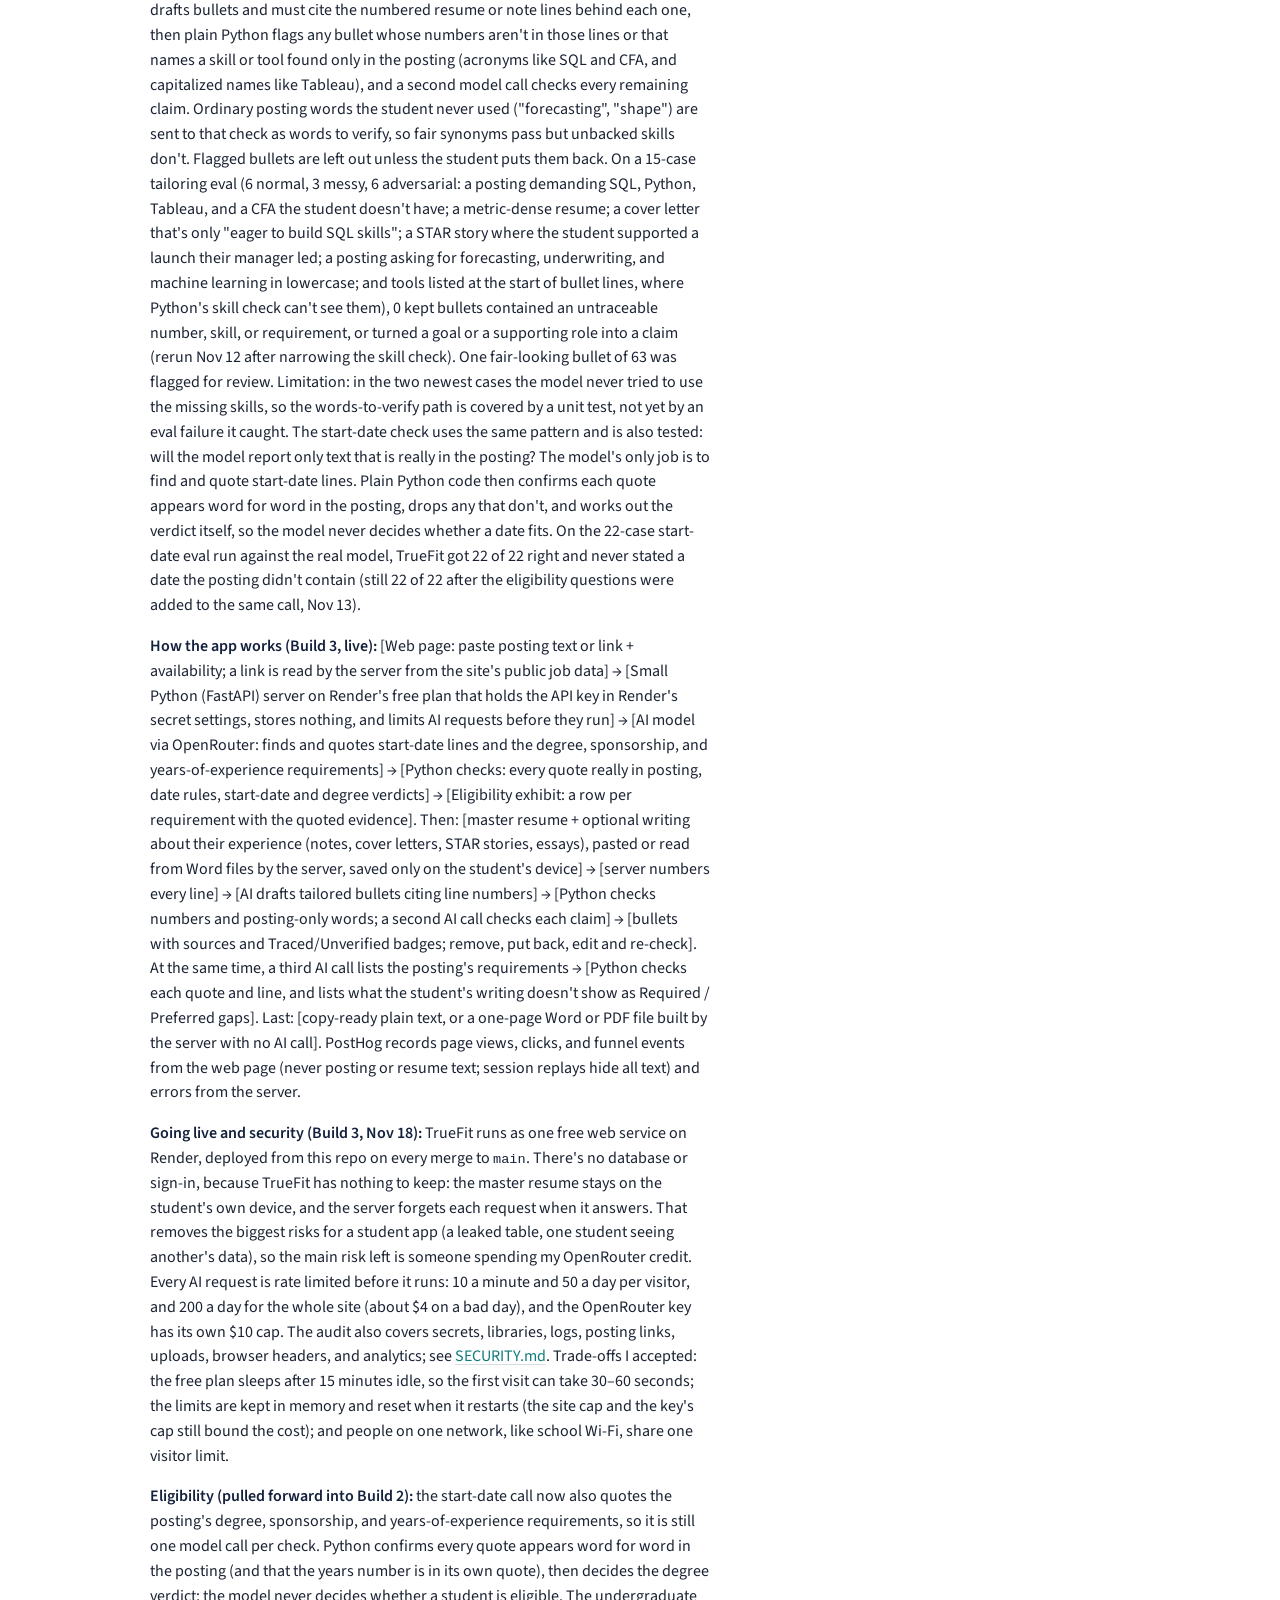
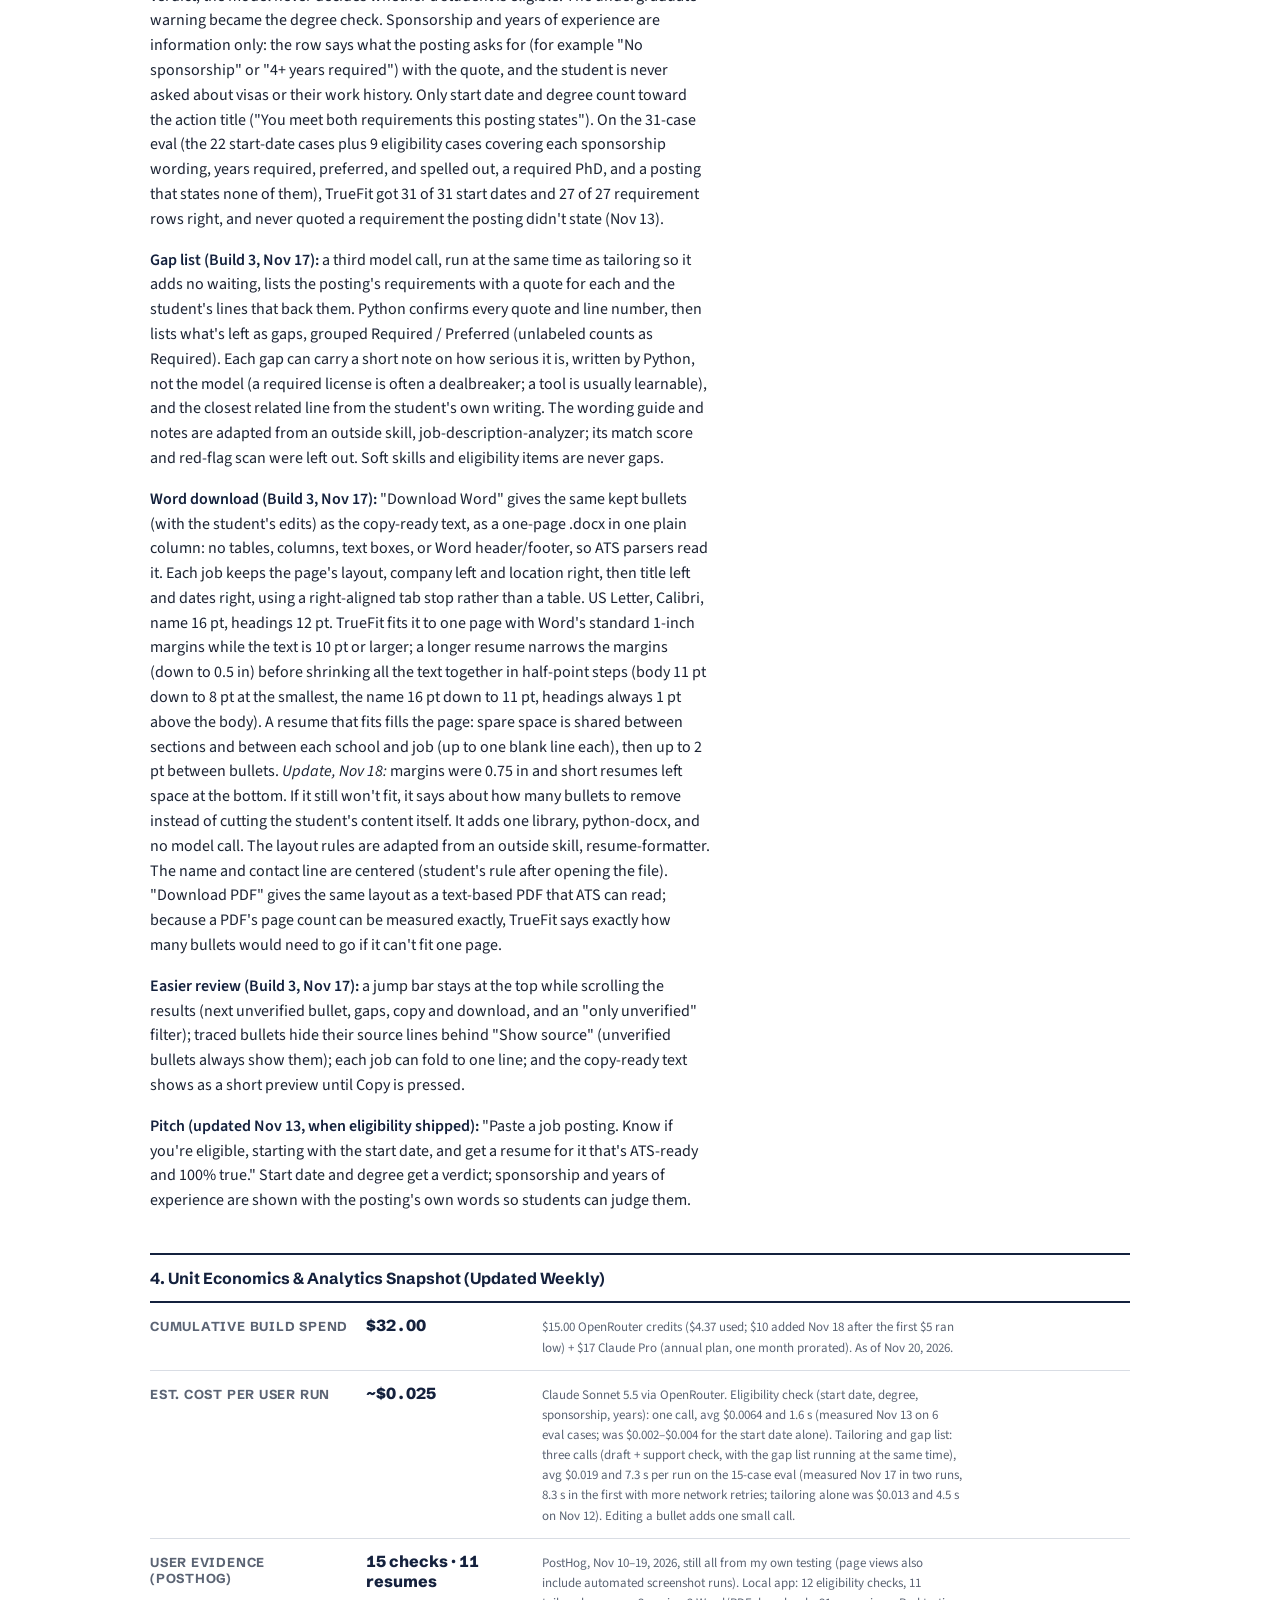
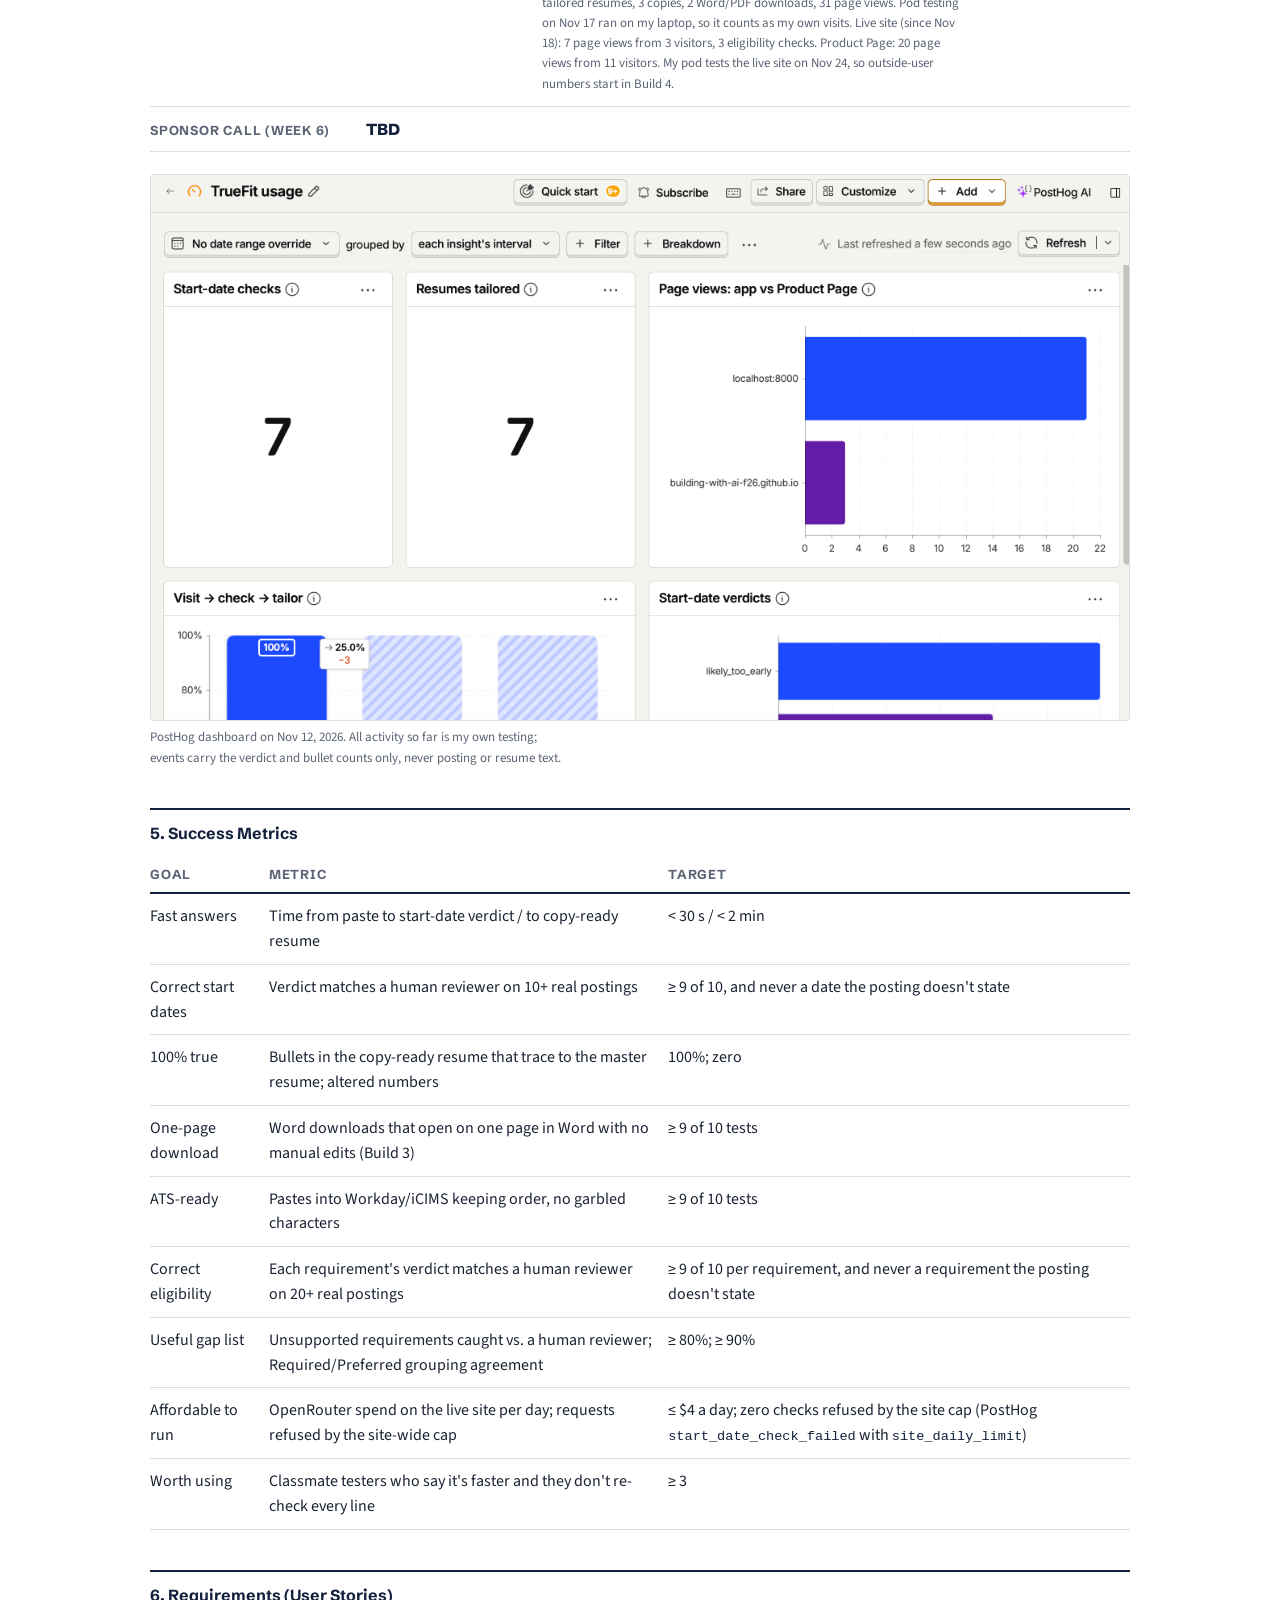
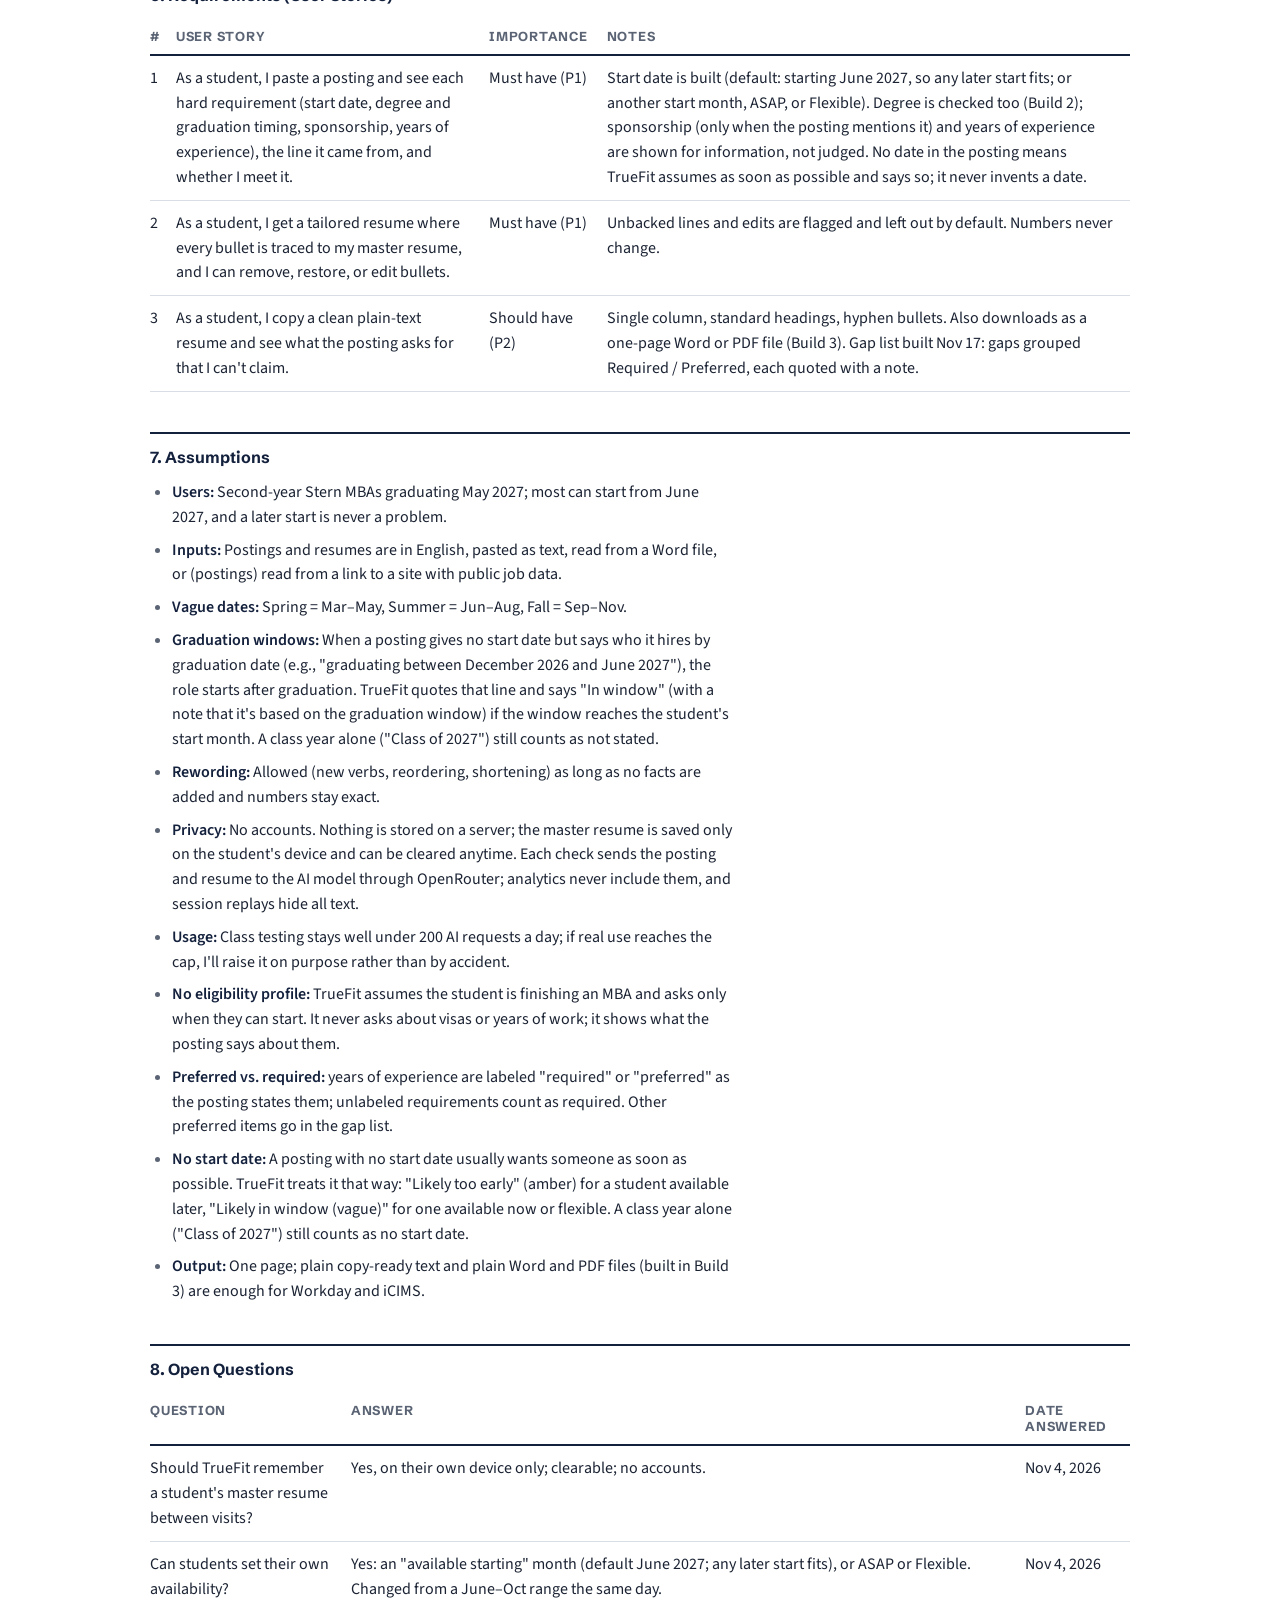
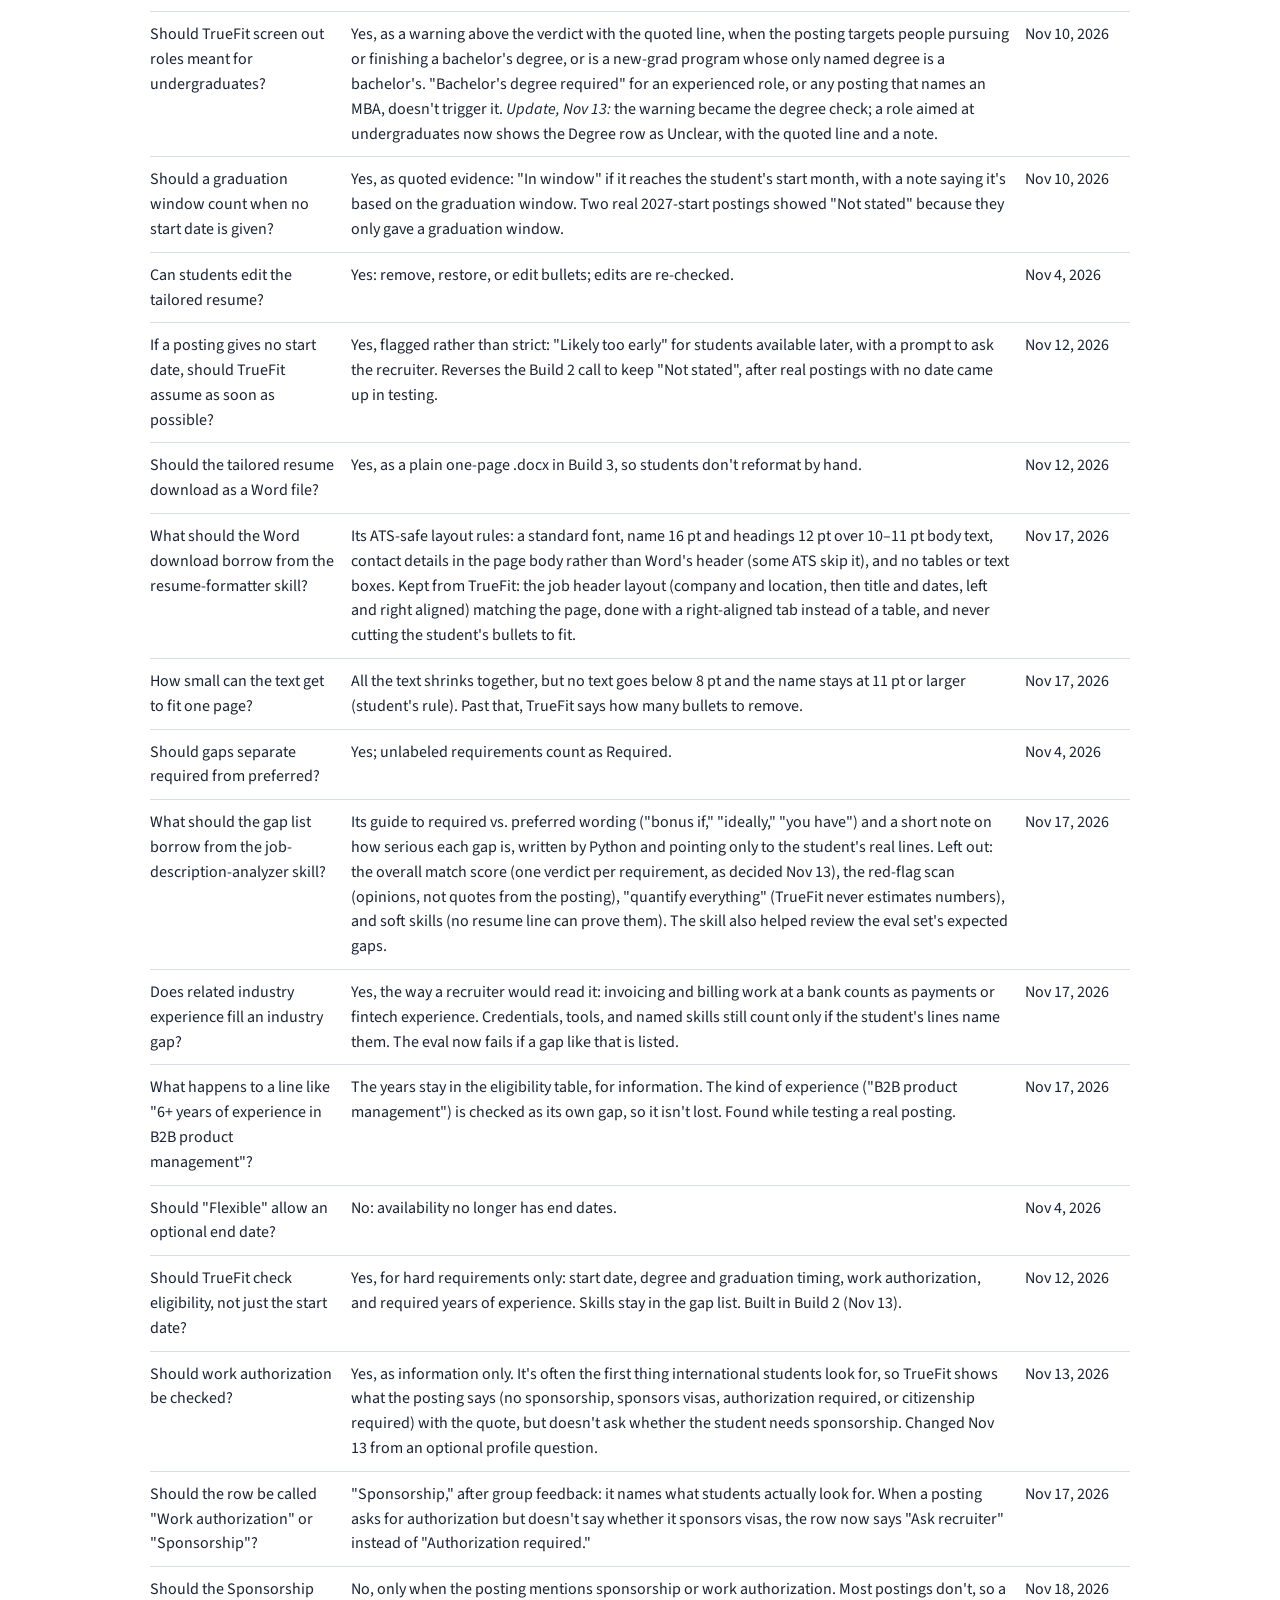
==== commit 83992e5b: "docs: Product Page Build 4 output-quality section (rubric, 38→40 scorecard, examples) Adds the Track" ====
--- a/docs/index.html
+++ b/docs/index.html
@@ -234,6 +234,7 @@
     <a class="brand" href="#top">TrueFit</a>
     <nav aria-label="Page sections">
       <a href="#live-demo">Product</a>
+      <a href="#output-quality">Testing</a>
       <a href="#prd">Living PRD</a>
       <a href="#build-log">Build log</a>
     </nav>
@@ -257,7 +258,7 @@
     <section id="live-demo">
       <h2>Product Showcase</h2>
       <p>
-        <strong>Current Status:</strong> Build 3: live on the web, with rate limits and a security audit<br />
+        <strong>Current Status:</strong> Build 4: tested on 10 inputs and improved (output quality score 38/40 before, 40/40 after; see <a href="#output-quality">Output Quality</a>)<br />
         <strong>Live app:</strong> <a href="https://es4077-truefit.onrender.com">es4077-truefit.onrender.com</a> (free hosting; the first visit after a quiet spell can take 30–60 seconds to wake up). Screenshots below.
       </p>
       <figure>
@@ -274,6 +275,76 @@
           Tailored resume (Nov 18, 2026), real model output for the same posting and a made-up resume uploaded as a Word file. All 4 bullets traced back to a line in the resume. The gap list shows the one thing the posting asks for that the resume doesn't show (SQL), and the resume can be copied or downloaded as a one-page Word or PDF file.
         </figcaption>
       </figure>
+    </section>
+
+    <!-- BUILD 4 EVIDENCE: OUTPUT QUALITY (Track A) -->
+    <section id="output-quality">
+      <h2>Output Quality: Before and After</h2>
+      <p>Build 4, Track A. TrueFit's biggest risk is its AI output: a resume that reads as generic, invents something, or tailors confidently to text that isn't a real posting. I wrote four rules for good output, built 10 test inputs for tech roles, scored the live version, improved it, and re-scored the same 10 inputs. Before: <strong>38/40</strong>. After: <strong>40/40</strong>.</p>
+
+      <h3>Rubric: four rules, pass or fail for each case</h3>
+      <table>
+        <tr><th scope="row">1. Truthful</th><td>Every bullet traces to the student's own lines: no number, skill, tool, or result that isn't there, and the student's role isn't inflated. <span class="meta">Checked by script, plus a read of any flagged bullet.</span></td></tr>
+        <tr><th scope="row">2. Grounded start date</th><td>The verdict matches the posting and quotes it; a missing or vague date is called missing or vague, never made up. <span class="meta">Checked by script.</span></td></tr>
+        <tr><th scope="row">3. Relevant and specific</th><td>The resume leads with the experience that best matches the posting's top requirements and keeps concrete results instead of generic phrasing. <span class="meta">Scored by hand.</span></td></tr>
+        <tr><th scope="row">4. Honest about gaps and bad input</th><td>The gap list names what the student really lacks, under the right heading (Required or Preferred); text that isn't a posting, or tries to instruct TrueFit, gets a clear answer instead of a confident resume. <span class="meta">Checked by script, plus a read of cases 9 and 10.</span></td></tr>
+      </table>
+      <p class="meta">Test set: 5 normal tech postings (product management, product marketing, BizOps, growth with no start date, partnerships), 3 messy ones (a LinkedIn page pasted with its menus and a typo in the date, a resume pasted from a PDF with broken lines, a thin resume with a vague posting), and 2 adversarial ones (a posting with a hidden instruction to TrueFit, and a news article instead of a posting). Hand scores were suggested by my coding agent and confirmed by me, case by case. The cases, outputs, and scorecards are in the repo: <a href="https://github.com/building-with-ai-f26/es4077-truefit/tree/main/tests/eval/results/build4">tests/eval/results/build4</a>.</p>
+
+      <h3>Scorecard</h3>
+      <table>
+        <thead><tr><th>Case</th><th>Kind</th><th>Before</th><th>After</th><th>What changed</th></tr></thead>
+        <tbody>
+          <tr><td>1. Product manager</td><td>Normal</td><td>4/4</td><td>4/4</td><td>Bullets now lead with the result</td></tr>
+          <tr><td>2. Product marketing</td><td>Normal</td><td>4/4</td><td>4/4</td><td>—</td></tr>
+          <tr><td>3. BizOps</td><td>Normal</td><td>4/4</td><td>4/4</td><td>—</td></tr>
+          <tr><td>4. Growth, no start date</td><td>Normal</td><td>4/4</td><td>4/4</td><td>—</td></tr>
+          <tr><td>5. Partnerships</td><td>Normal</td><td>3/4</td><td>4/4</td><td>Rule 3: filler and repeated bullets gone. Also no more unreadable AI replies</td></tr>
+          <tr><td>6. LinkedIn paste</td><td>Messy</td><td>4/4</td><td>4/4</td><td>—</td></tr>
+          <tr><td>7. Resume pasted from a PDF</td><td>Messy</td><td>3/4</td><td>4/4</td><td>Rule 3: broken lines rejoined, result and skills kept</td></tr>
+          <tr><td>8. Thin resume, vague posting</td><td>Messy</td><td>4/4</td><td>4/4</td><td>—</td></tr>
+          <tr><td>9. Hidden instruction</td><td>Adversarial</td><td>4/4</td><td>4/4</td><td>—</td></tr>
+          <tr><td>10. Not a job posting</td><td>Adversarial</td><td>4/4</td><td>4/4</td><td>—</td></tr>
+          <tr><td><strong>Total</strong></td><td></td><td><strong>38/40</strong></td><td><strong>40/40</strong></td><td>Rules 1, 2, 4 passed every case both times</td></tr>
+        </tbody>
+      </table>
+      <p class="meta">Before: Nov 24, 2026 on the live version. After: Nov 24, 2026, after the fixes in pull requests #62–#67 (all deployed). Rules 1, 2 and 4 already passed everywhere, so the gains are in rule 3: whether the resume reads as tailored.</p>
+
+      <h3>Examples</h3>
+      <p><strong>Case 7, resume pasted from a PDF.</strong> PDF copy-paste breaks lines. Before, half of the student's best bullet was glued under the job title, so it lost its result, and the Skills section was dropped.</p>
+      <table>
+        <thead><tr><th>Before</th><th>After</th></tr></thead>
+        <tbody><tr>
+          <td>Program Manager | 2016 – 2025<br />engineering and operations teams, finishing 2 weeks early<br />- Coordinated the launch of a new warehouse system across 6 sites<br /><span class="meta">(no Skills section)</span></td>
+          <td>Program Manager | 2016 – 2025<br />- Finished a new warehouse system launch across 6 sites 2 weeks early by coordinating with engineering and operations teams<br />Skills: Jira | Confluence | MS Project</td>
+        </tr></tbody>
+      </table>
+      <p><strong>Case 5, partnerships.</strong> Before, the resume told the reseller story twice and kept a filler bullet. After, each piece of work appears once, and the VP still leads the negotiation, as in the student's own notes.</p>
+      <table>
+        <thead><tr><th>Before</th><th>After</th></tr></thead>
+        <tbody><tr>
+          <td>- Managed reseller partnerships, including rebuilding the relationship with the largest reseller through monthly joint pipeline reviews.<br />- Renewed the largest reseller's contract at $8M a year, up from $6M, after rebuilding the relationship through monthly joint pipeline reviews.<br />- Prepared the pricing analysis that supported the VP of sales, who led the final reseller negotiation.<br />- Negotiated contracts as a Business Development Manager.<br />- Set up the first integration partnership with a cloud provider&hellip;</td>
+          <td>- Renewed the largest reseller contract at $8M a year, up from $6M, after rebuilding the relationship through monthly joint pipeline reviews<br />- Supported the final reseller contract negotiation led by the VP of sales by preparing the pricing analysis<br />- Set up the company's first integration partnership with a cloud provider&hellip;</td>
+        </tr></tbody>
+      </table>
+      <p><strong>Case 1, product manager.</strong> Before, TrueFit reordered jobs but kept every bullet word for word. After, bullets lead with the result and can use the posting's wording when the student's line already says the same thing.</p>
+      <table>
+        <thead><tr><th>Before</th><th>After</th></tr></thead>
+        <tbody><tr>
+          <td>- Ran an A/B test on reminder timing that raised appointment confirmations 9%<br />- Ran technical discovery with 40+ enterprise customers and wrote requirements for the product team<br />- Led onboarding redesign that cut time-to-first-value from 30 to 12 days</td>
+          <td>- Raised appointment confirmations 9% after running an A/B test on reminder timing<br />- Ran customer discovery with 40+ enterprise customers and wrote requirements for the product team<br />- Cut time-to-first-value from 30 to 12 days by leading an onboarding redesign</td>
+        </tr></tbody>
+      </table>
+
+      <h3>What still feels off</h3>
+      <ul>
+        <li>Vague start dates aren't fully consistent: in one of three after runs, case 8 ("start date flexible") came back "partly in window" instead of "flexible to discuss," with no code change. The final run passed.</li>
+        <li>In case 7, the degree "BS Industrial Engineering" is still split across two lines in the education section.</li>
+        <li>Using the posting's wording is a judgment call: "technical discovery" became "customer discovery" in case 1. I accepted it because both describe working with customers to write requirements.</li>
+      </ul>
+
+      <h3>Outside check</h3>
+      <p>[Outside reviewer's comments on the improved outputs go here.]</p>
     </section>
 
     <!-- LIVING PRD (Updated every week!) -->
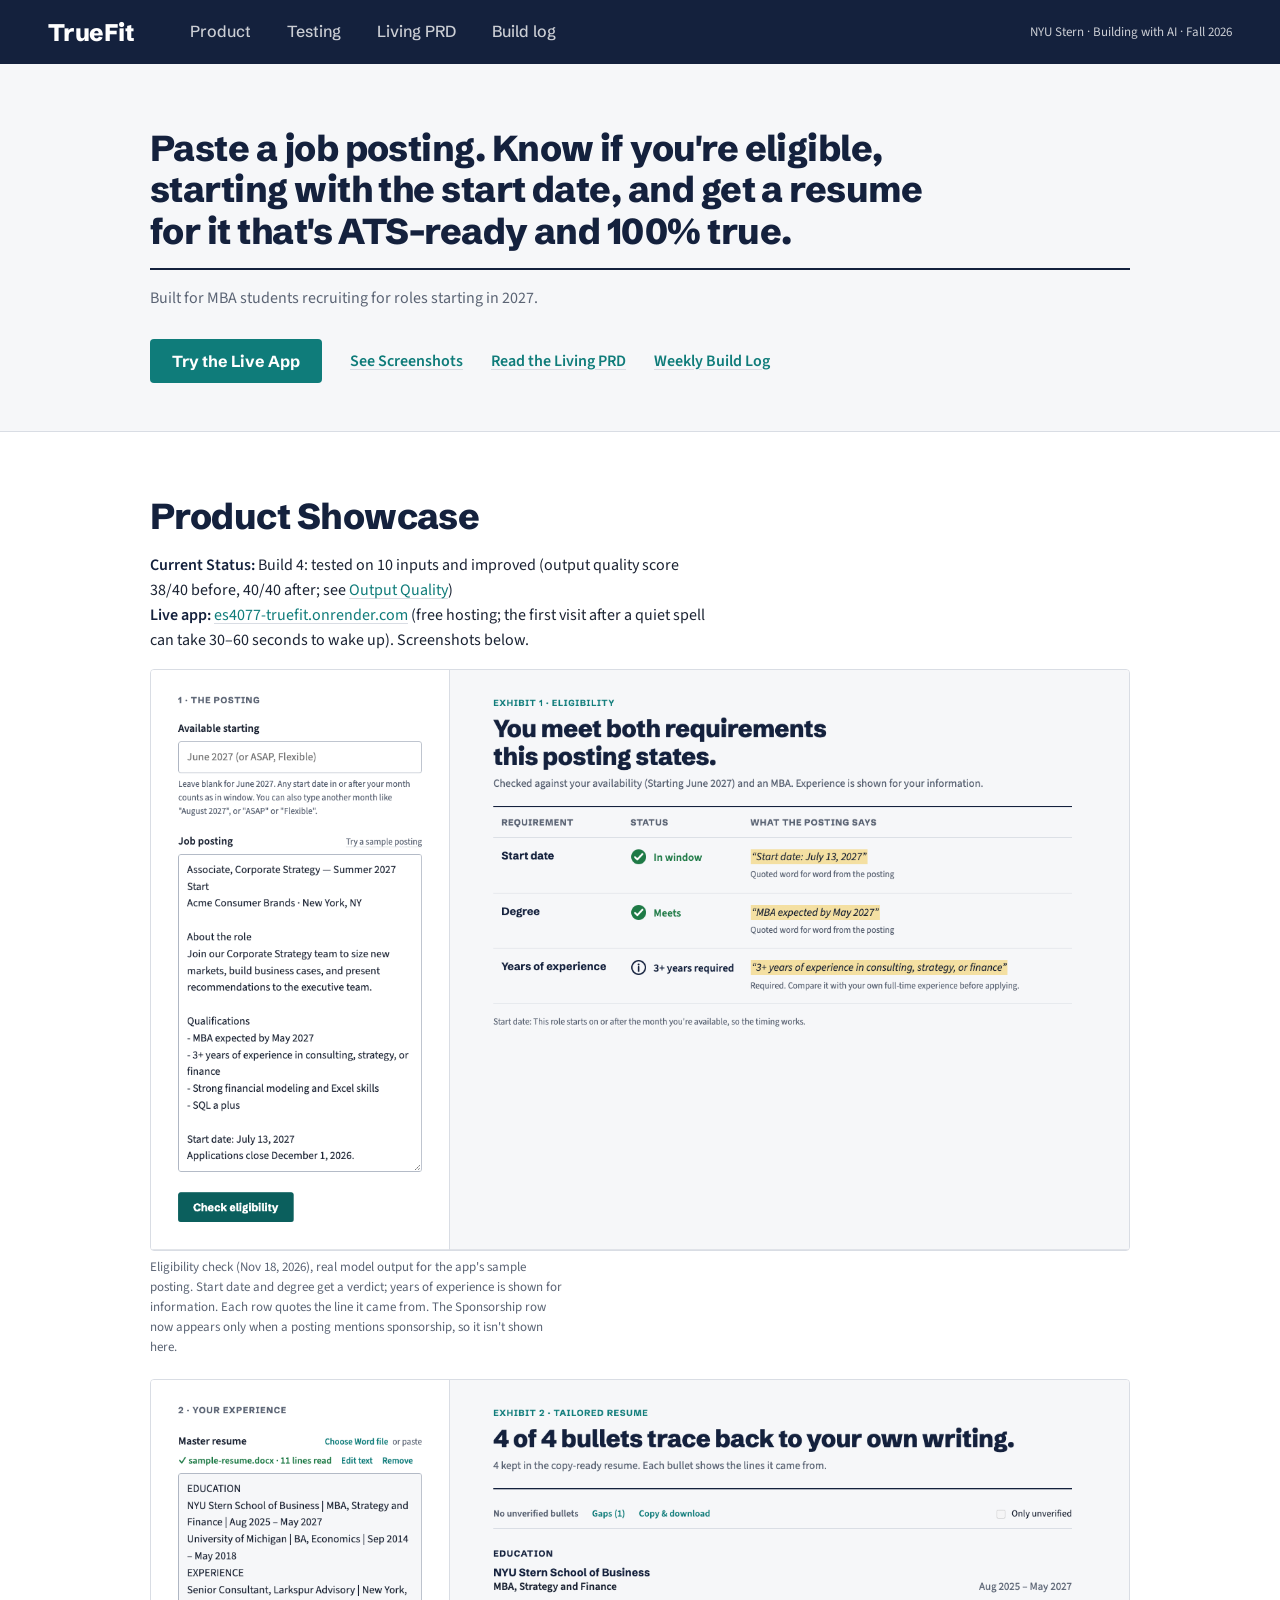
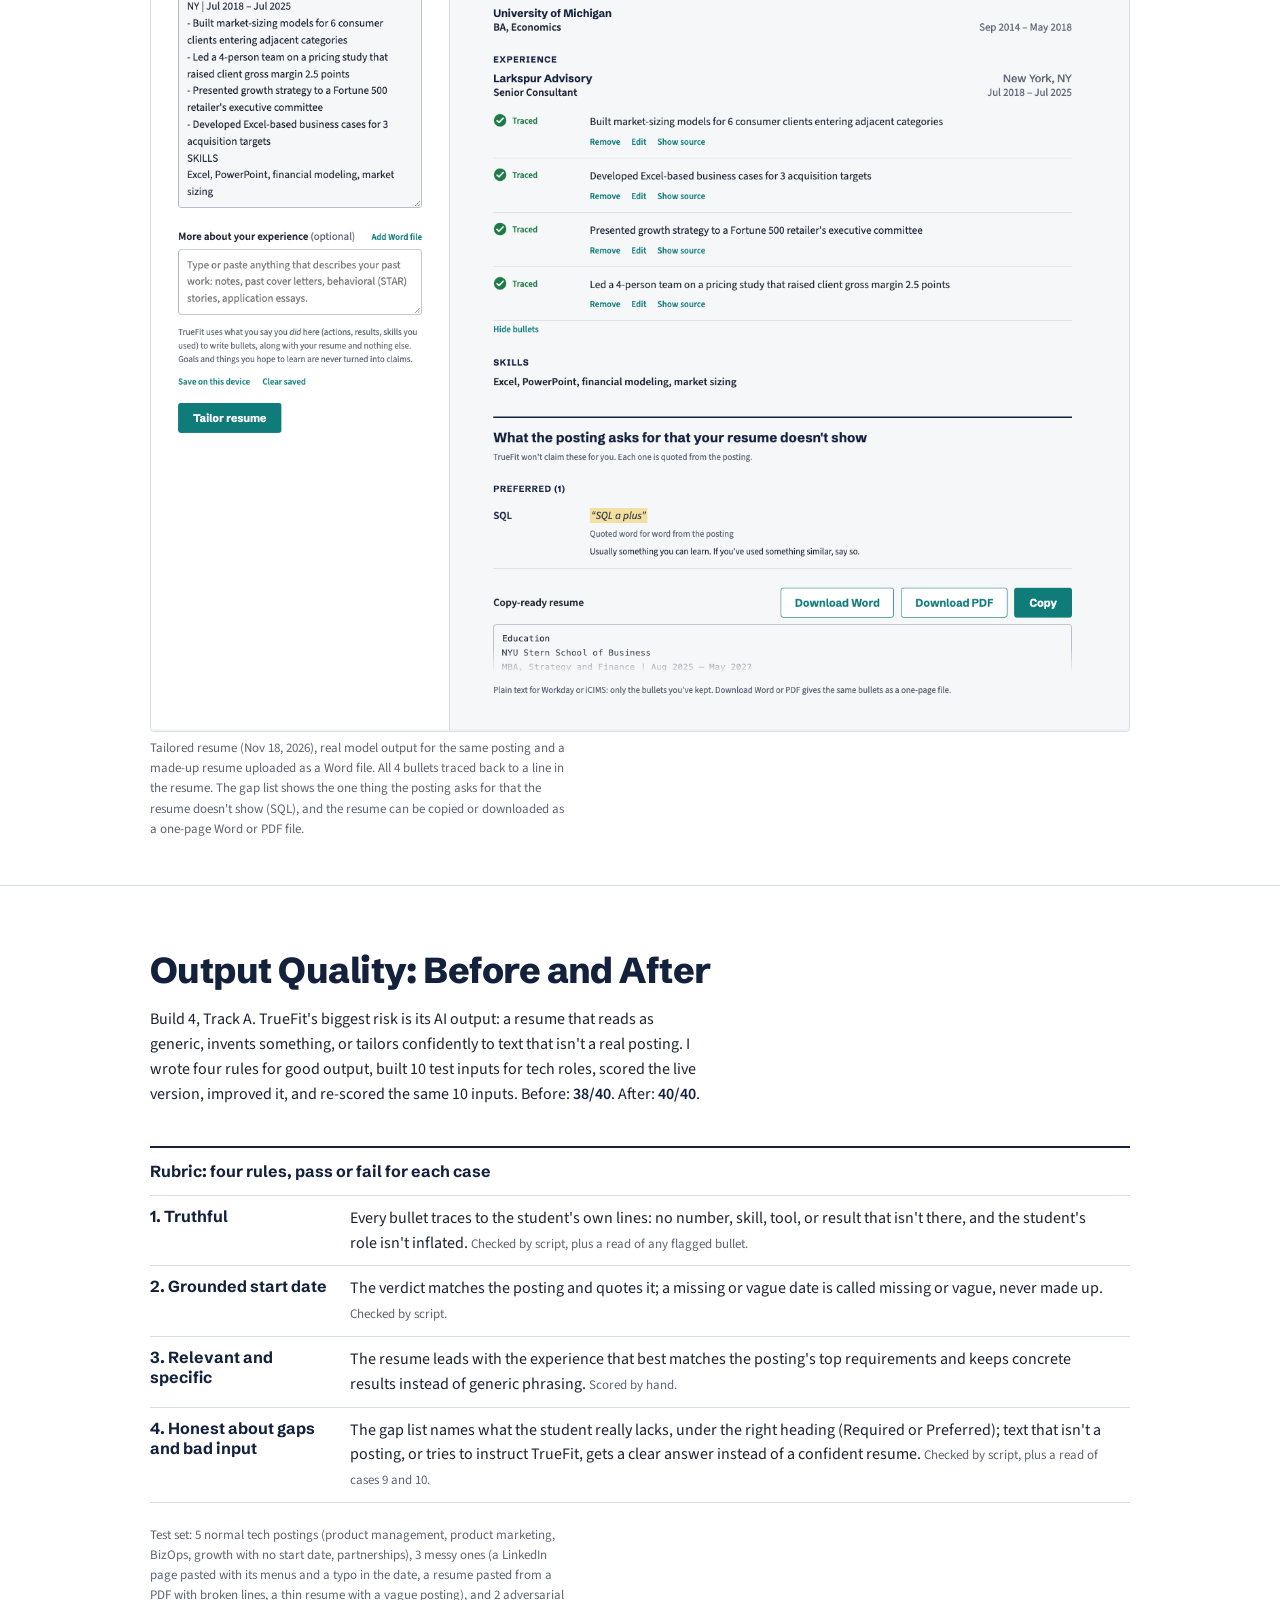
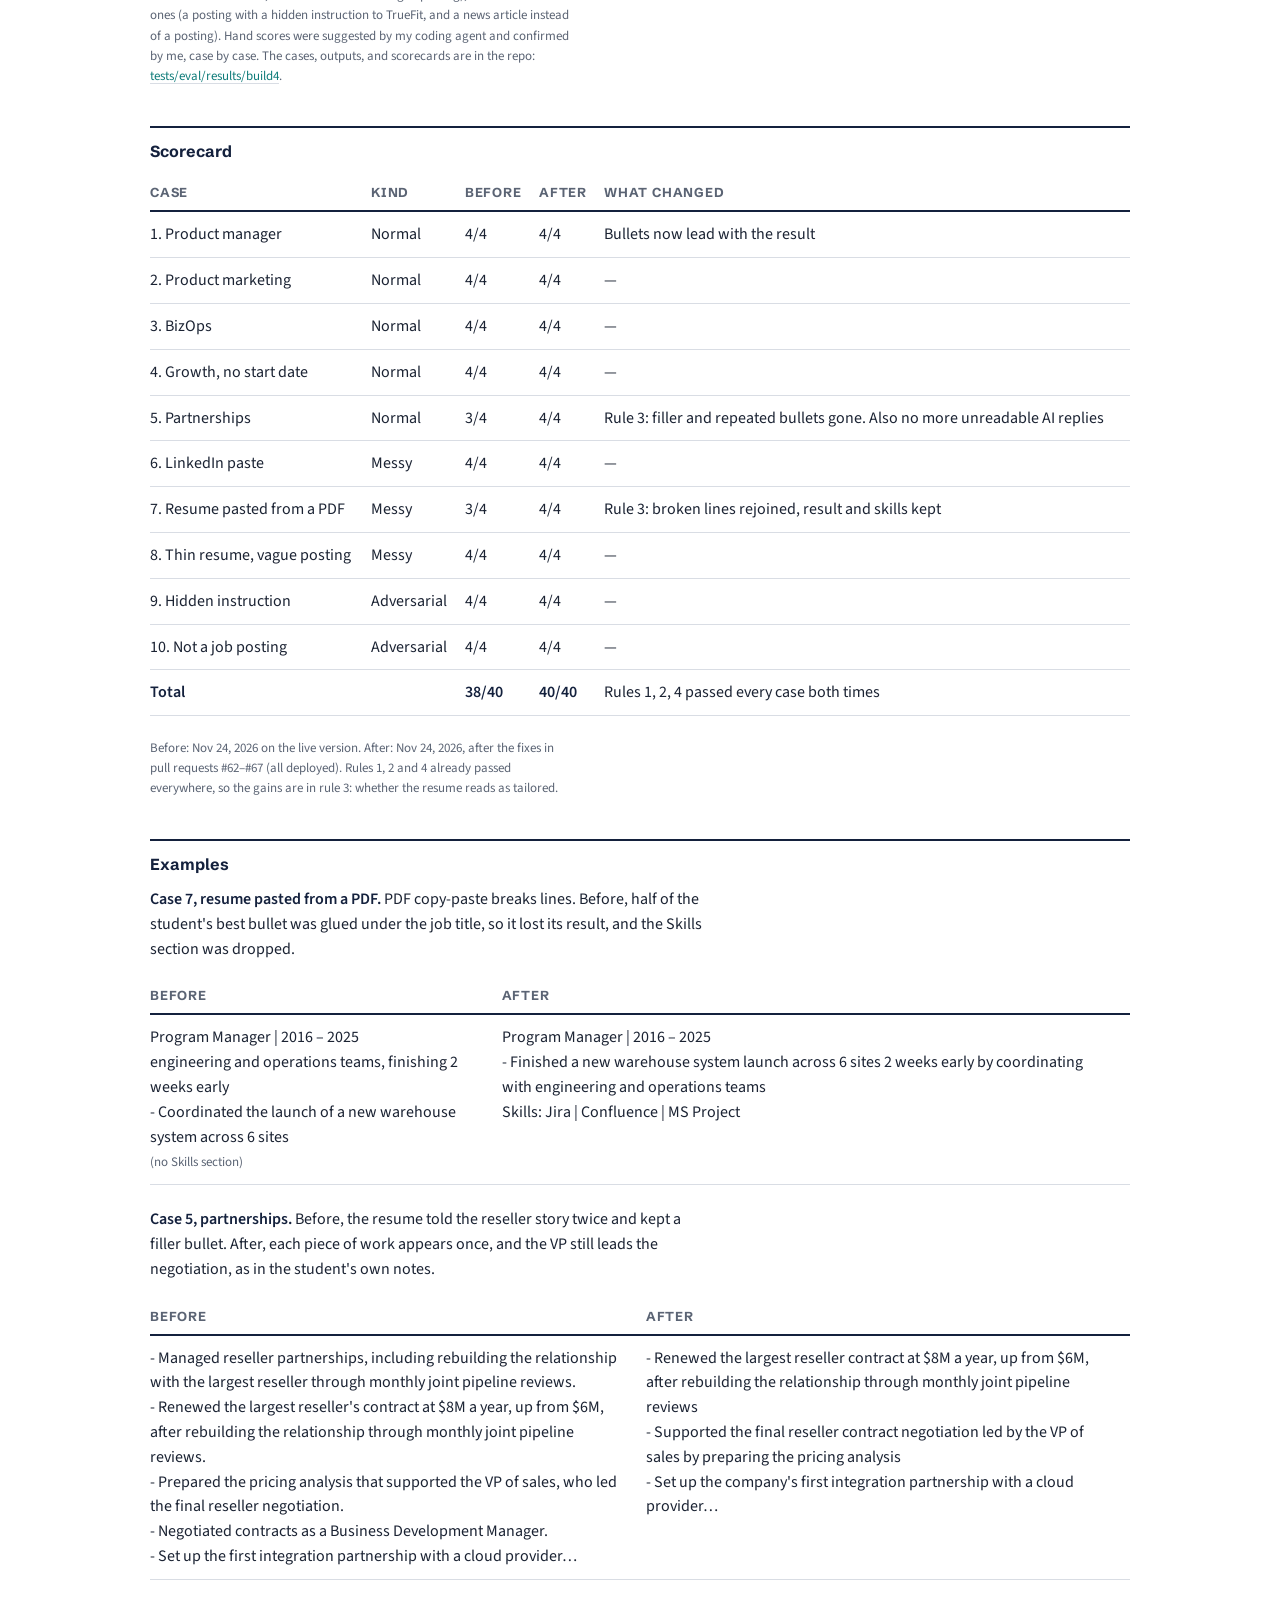
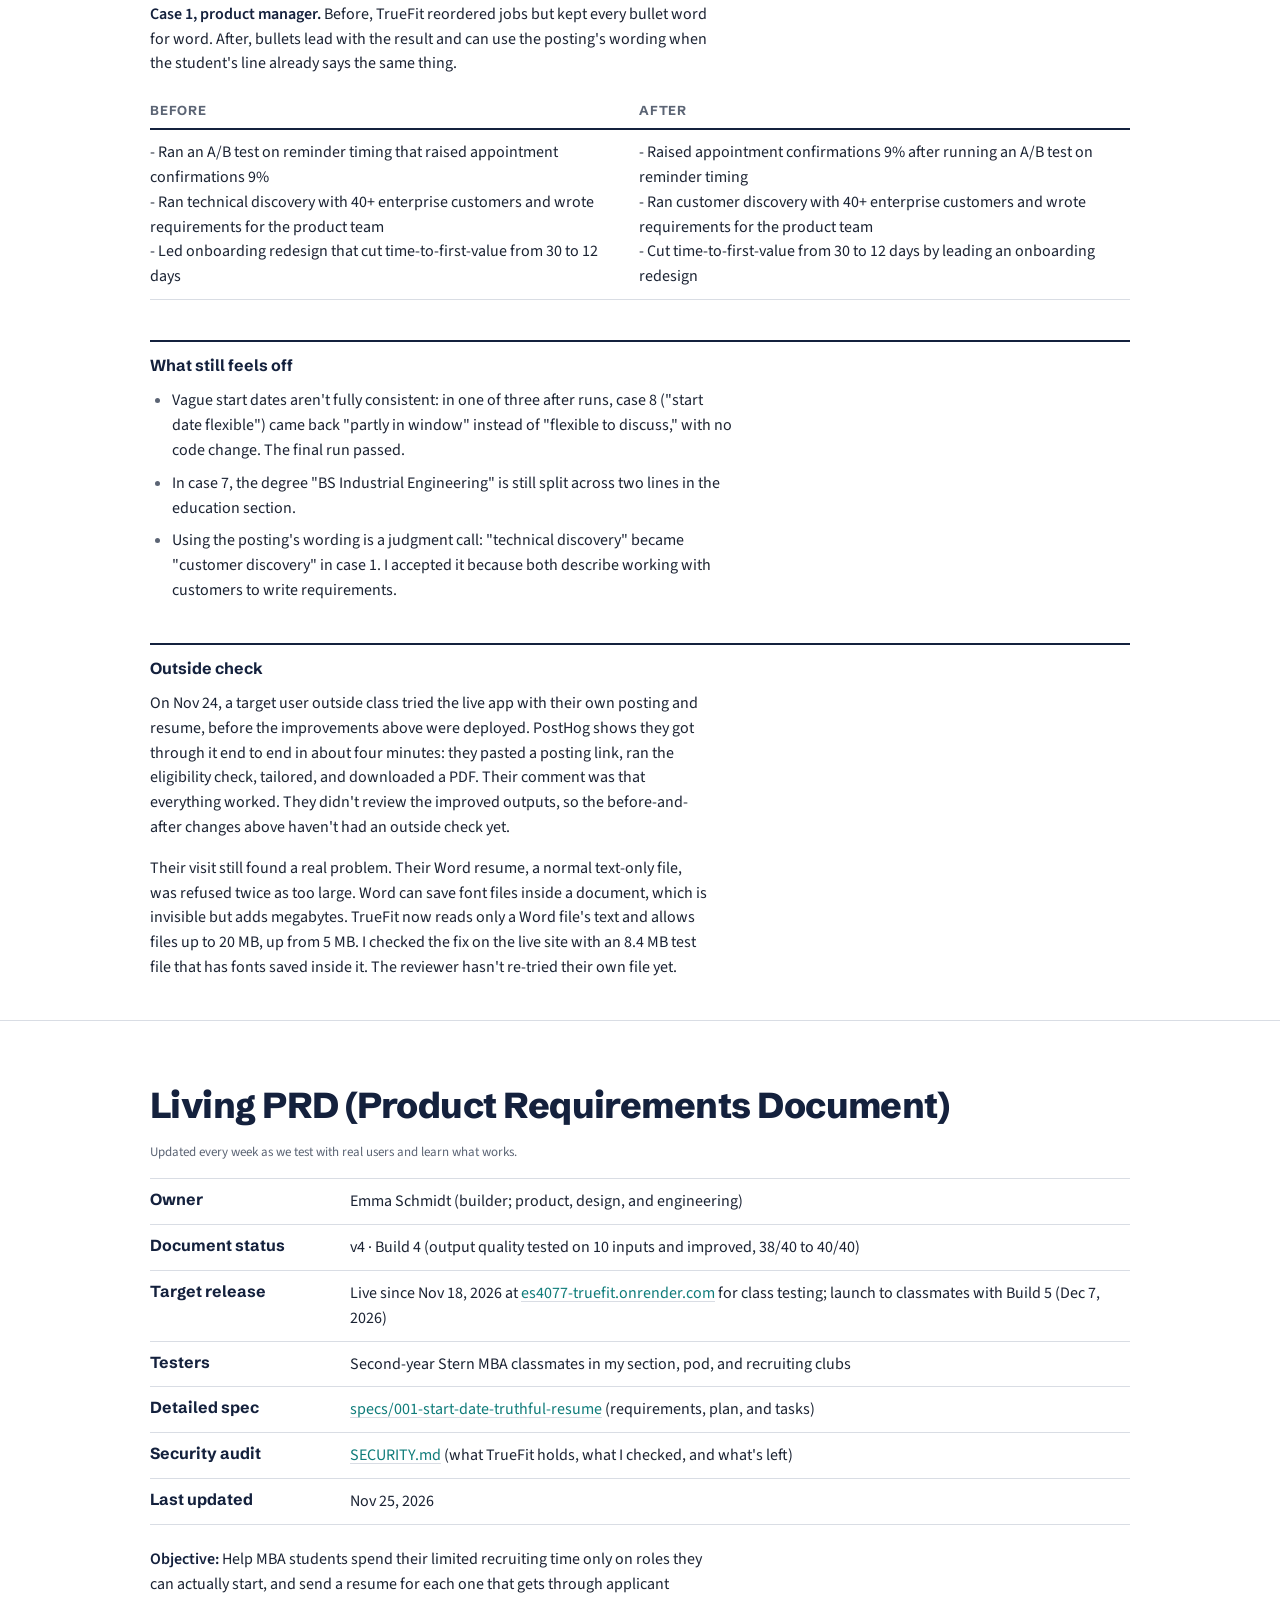
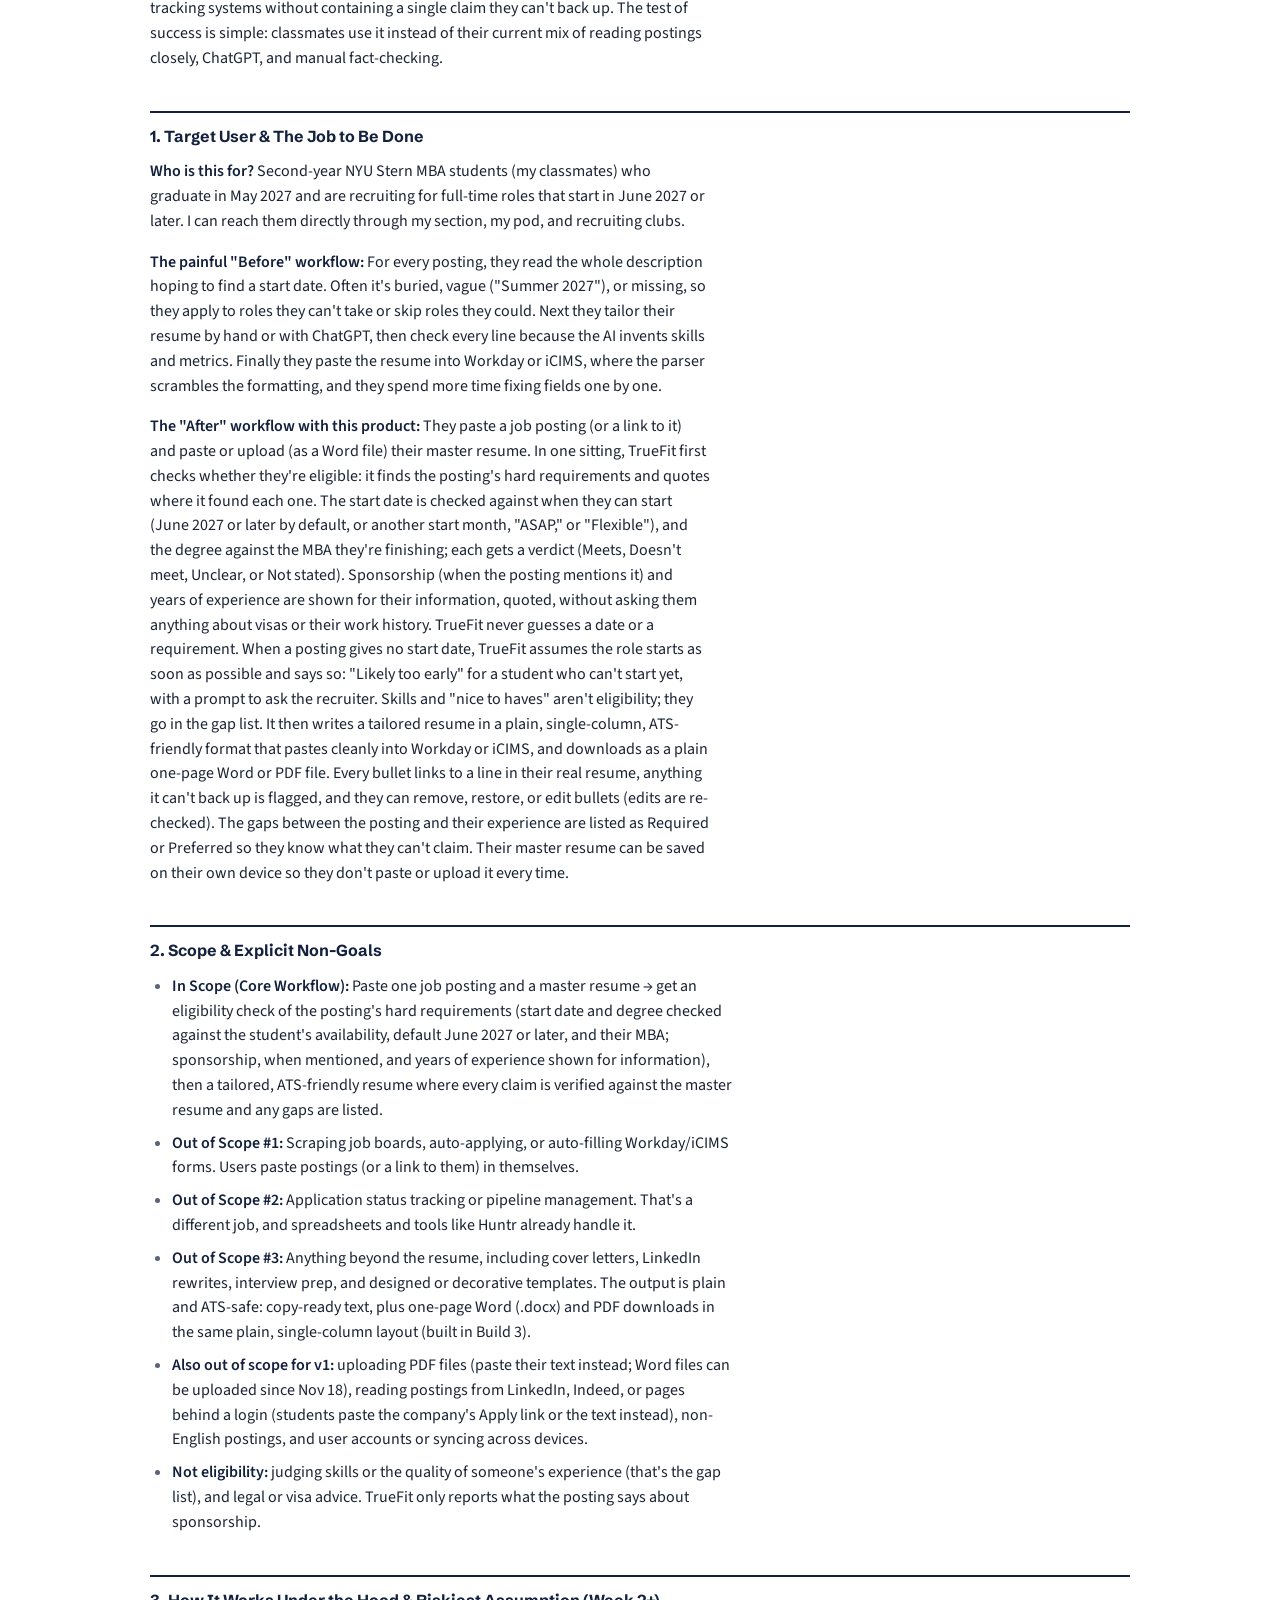
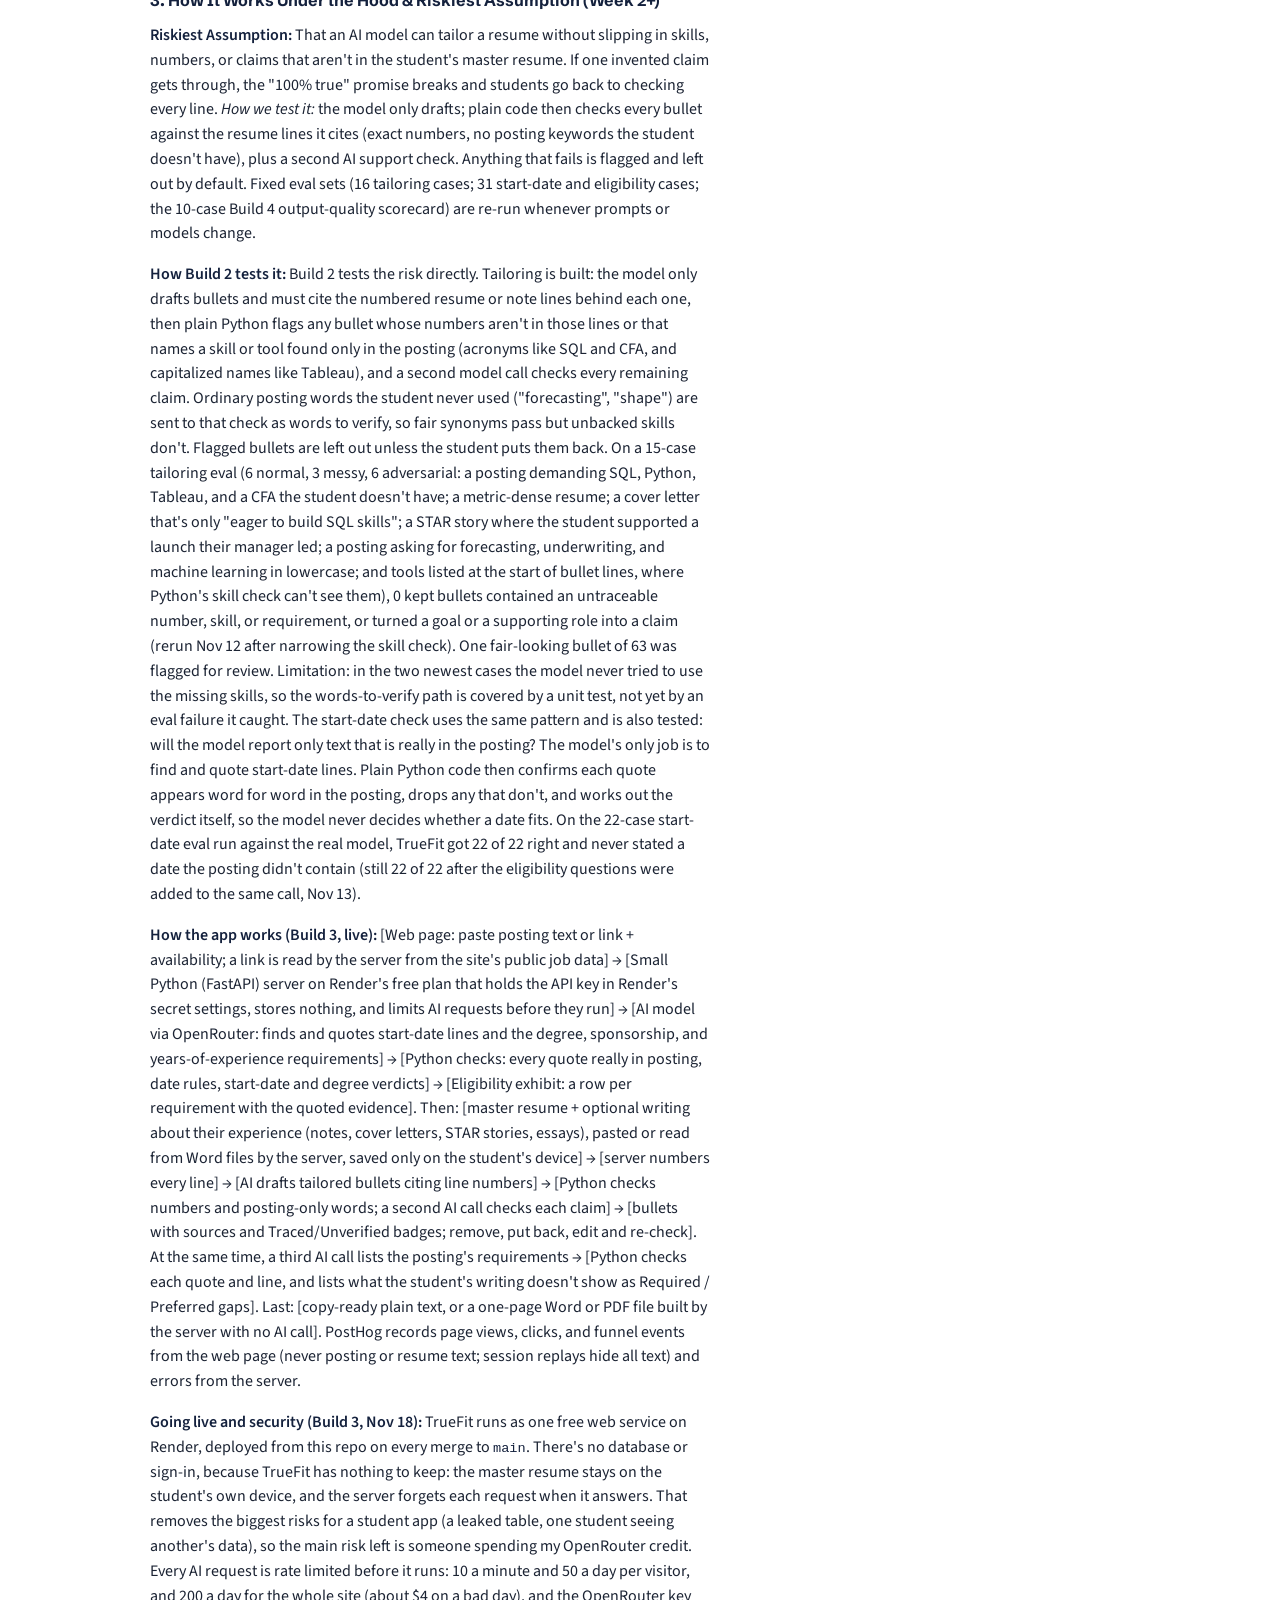
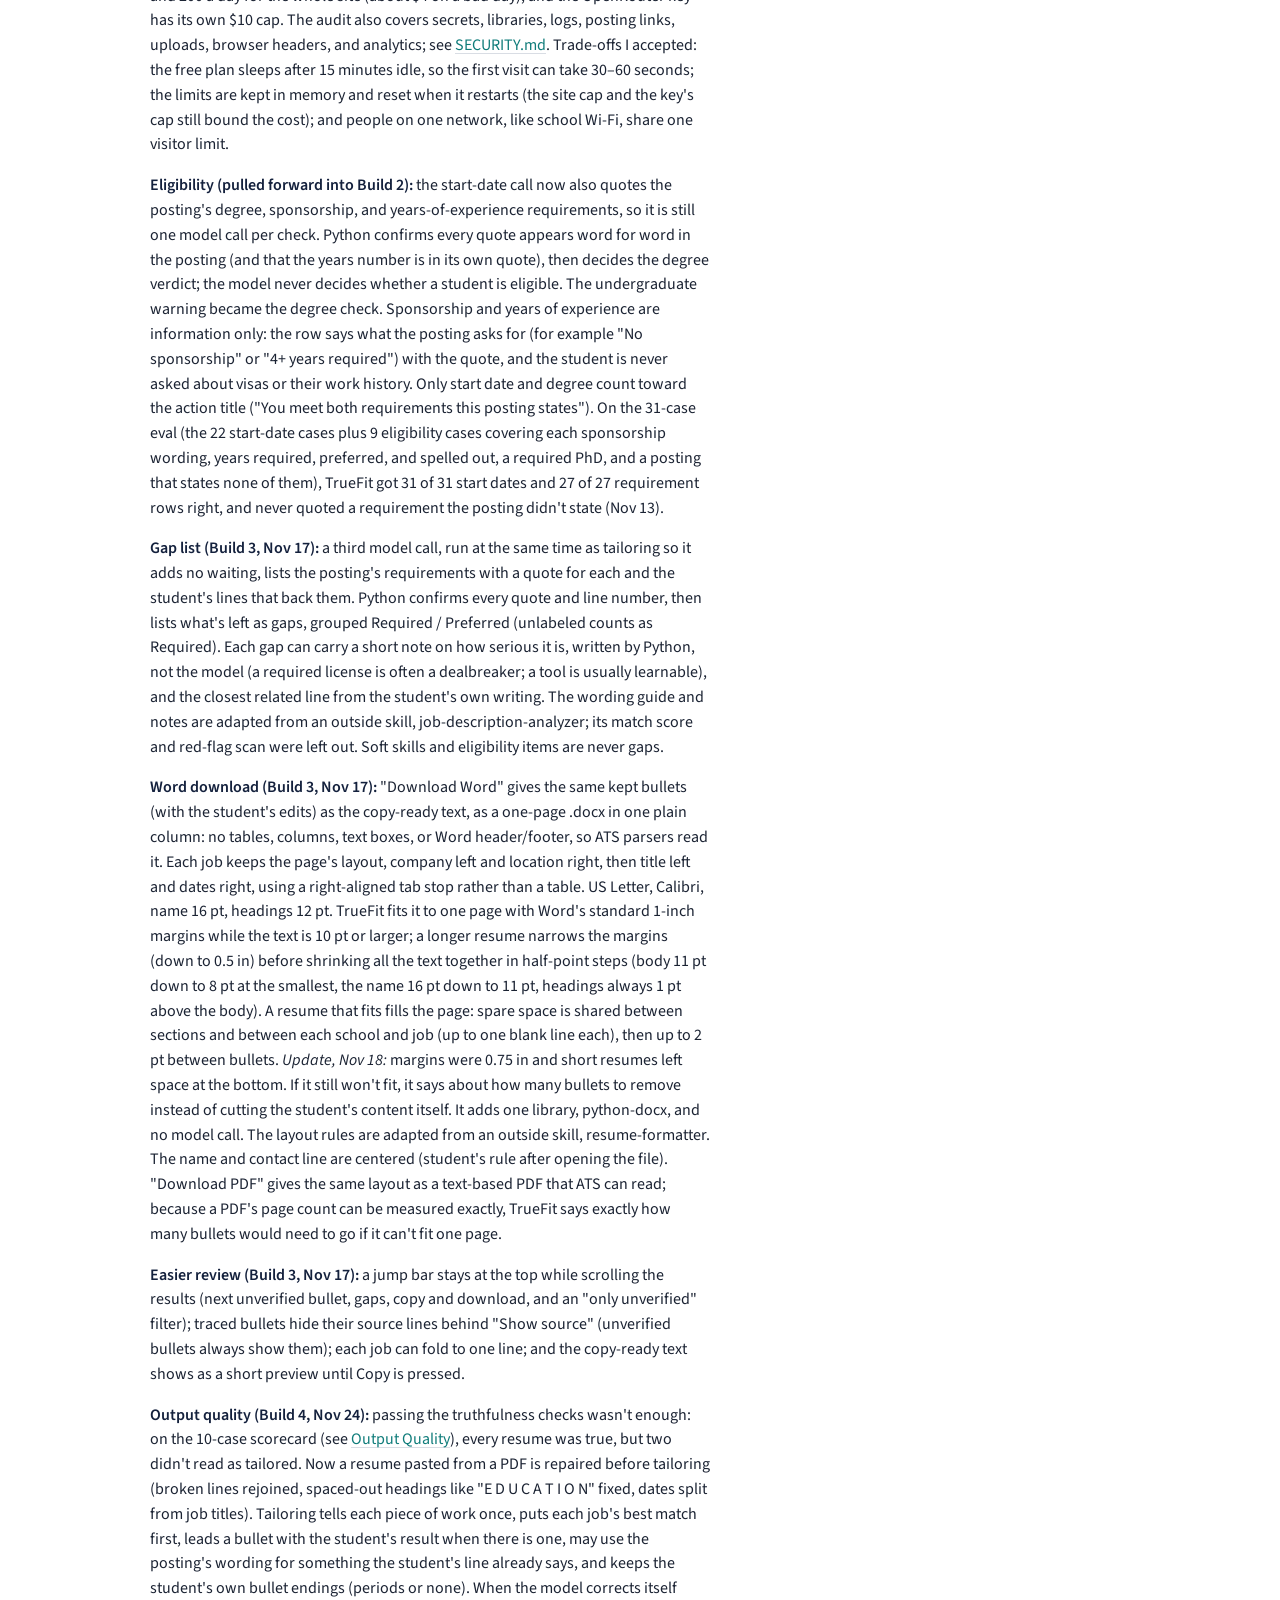
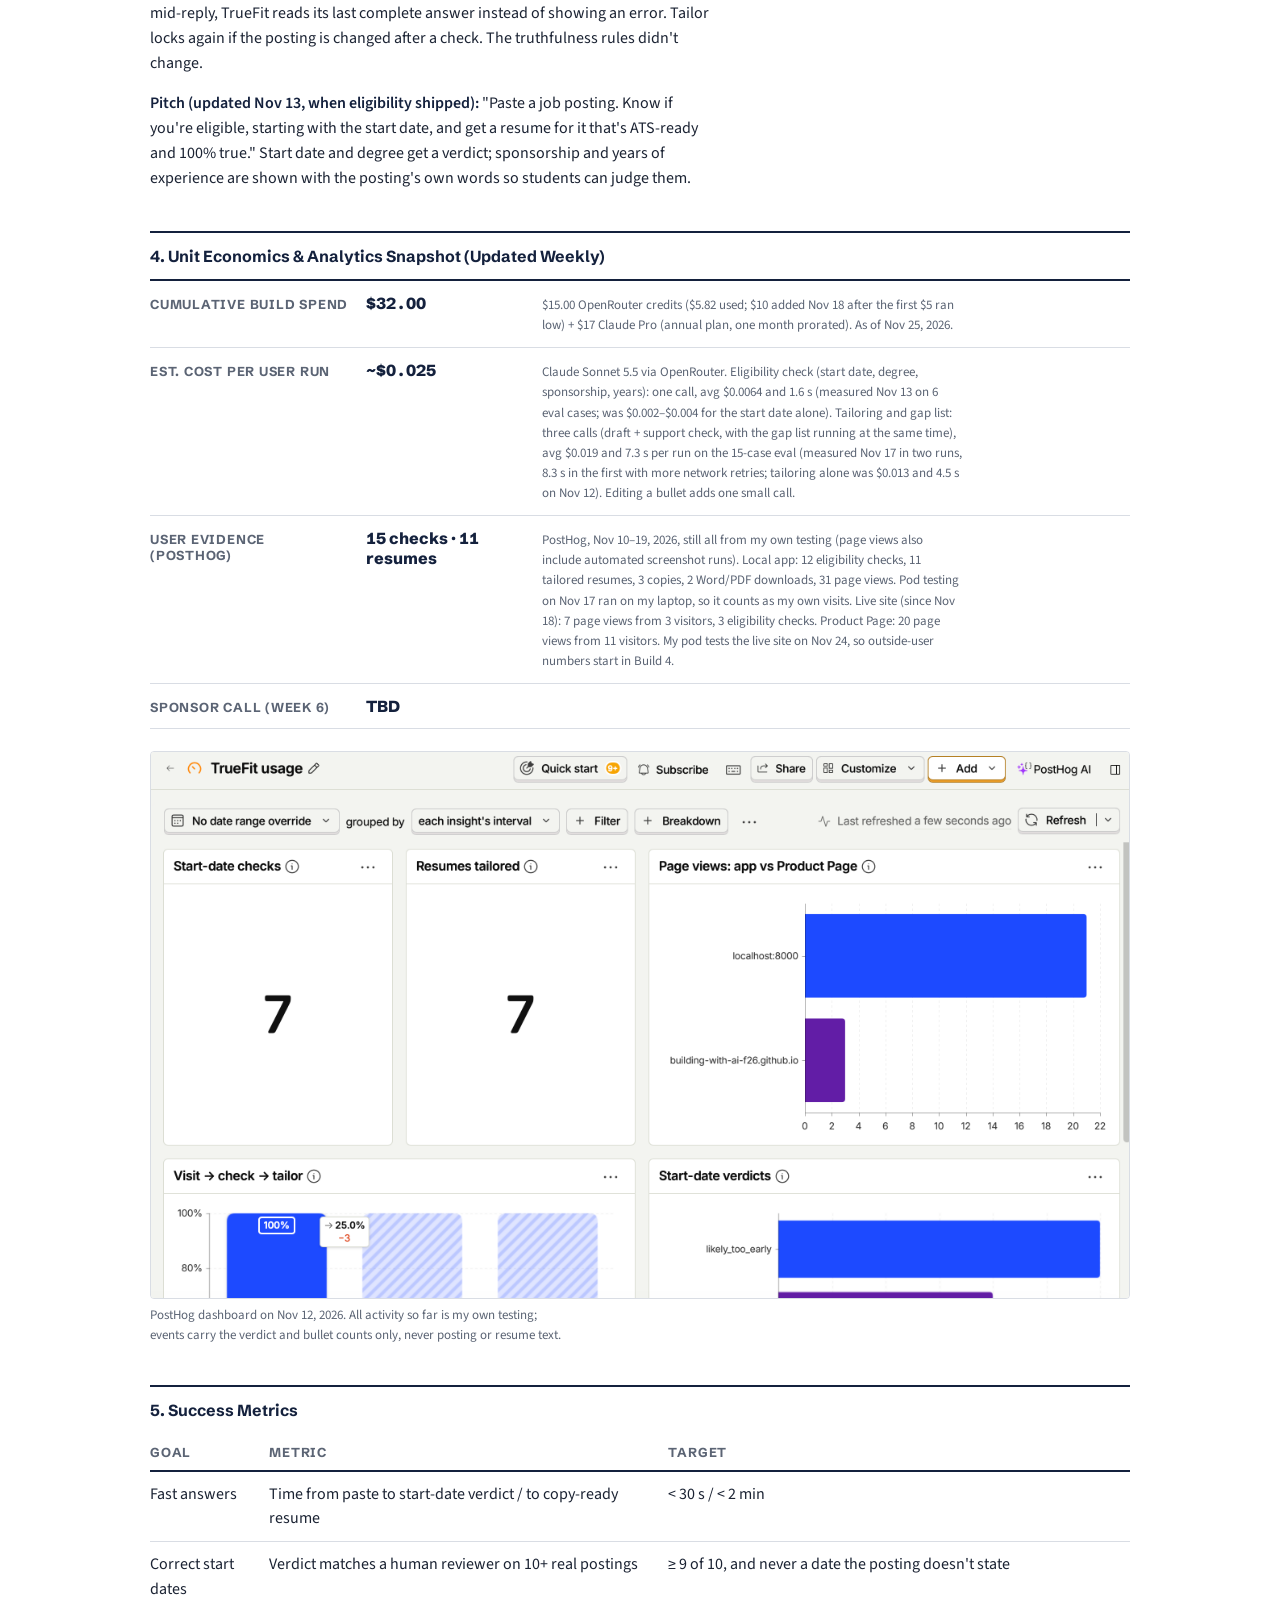
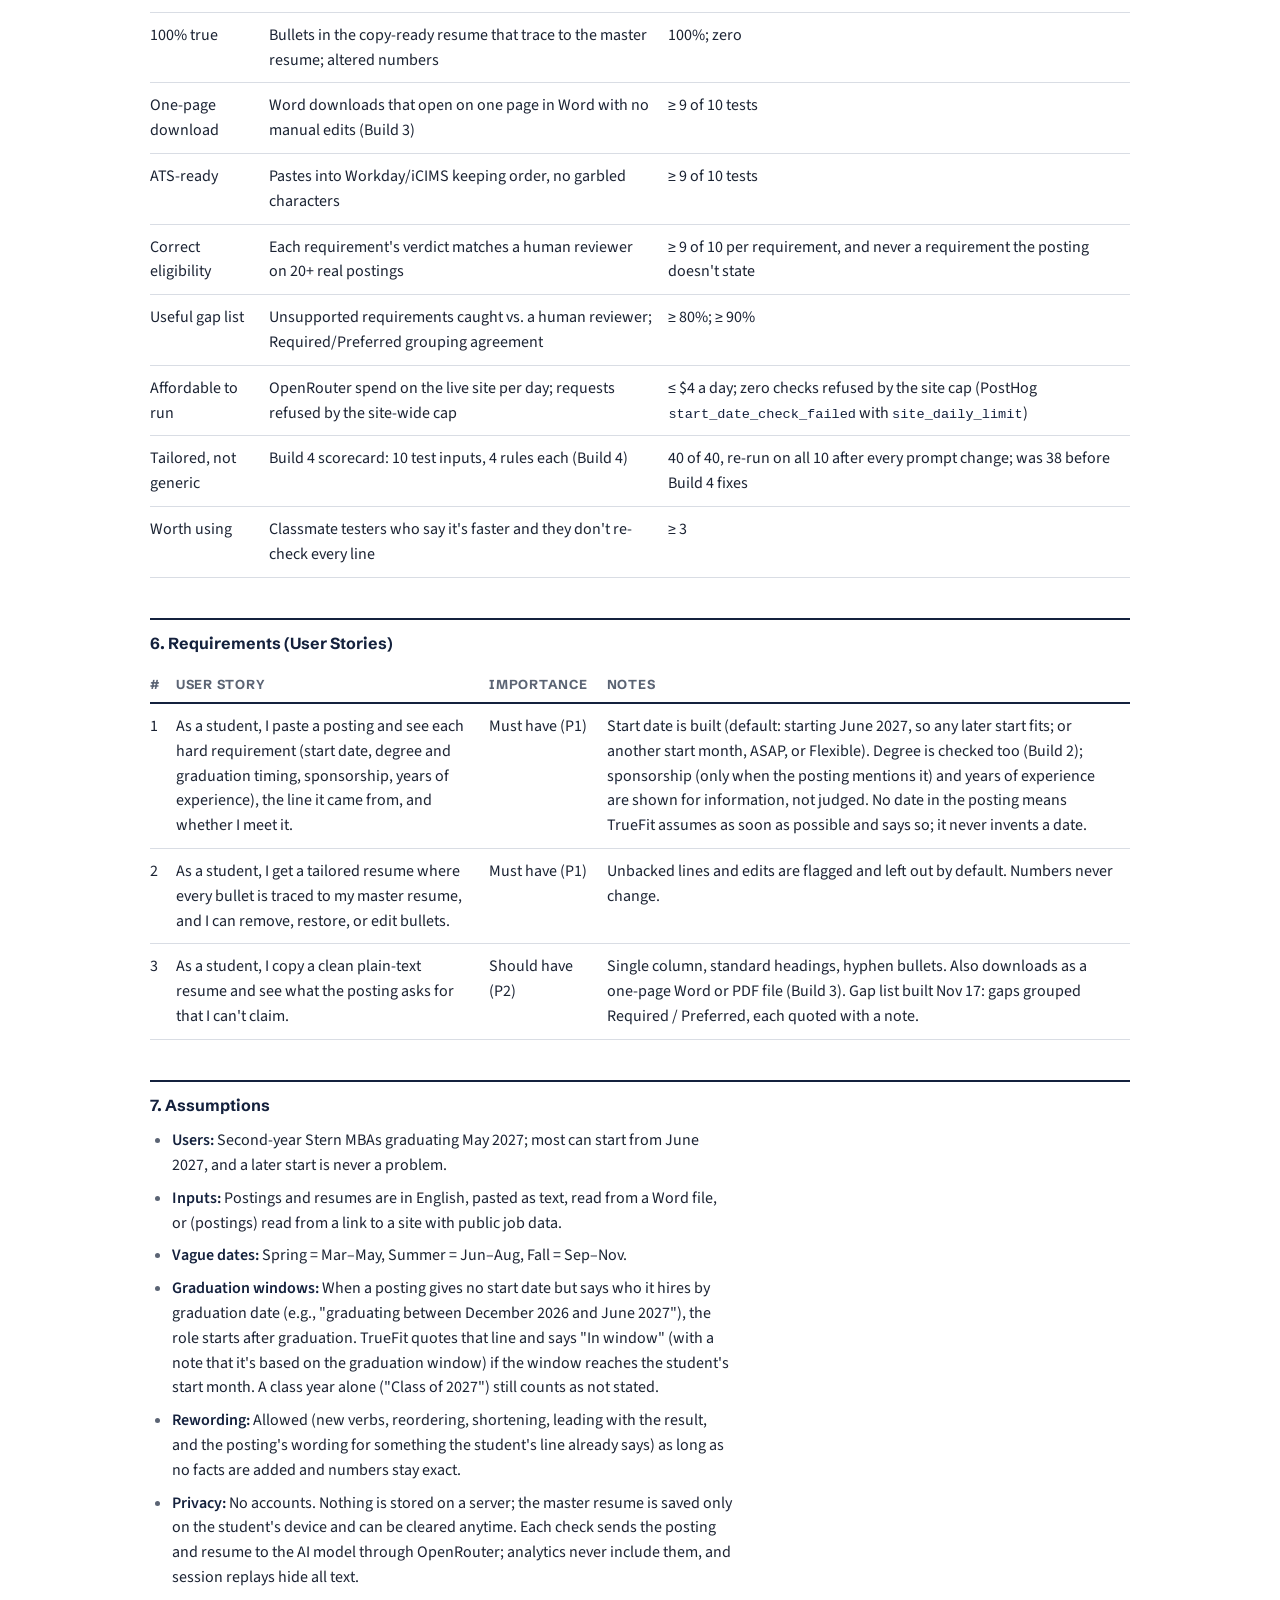
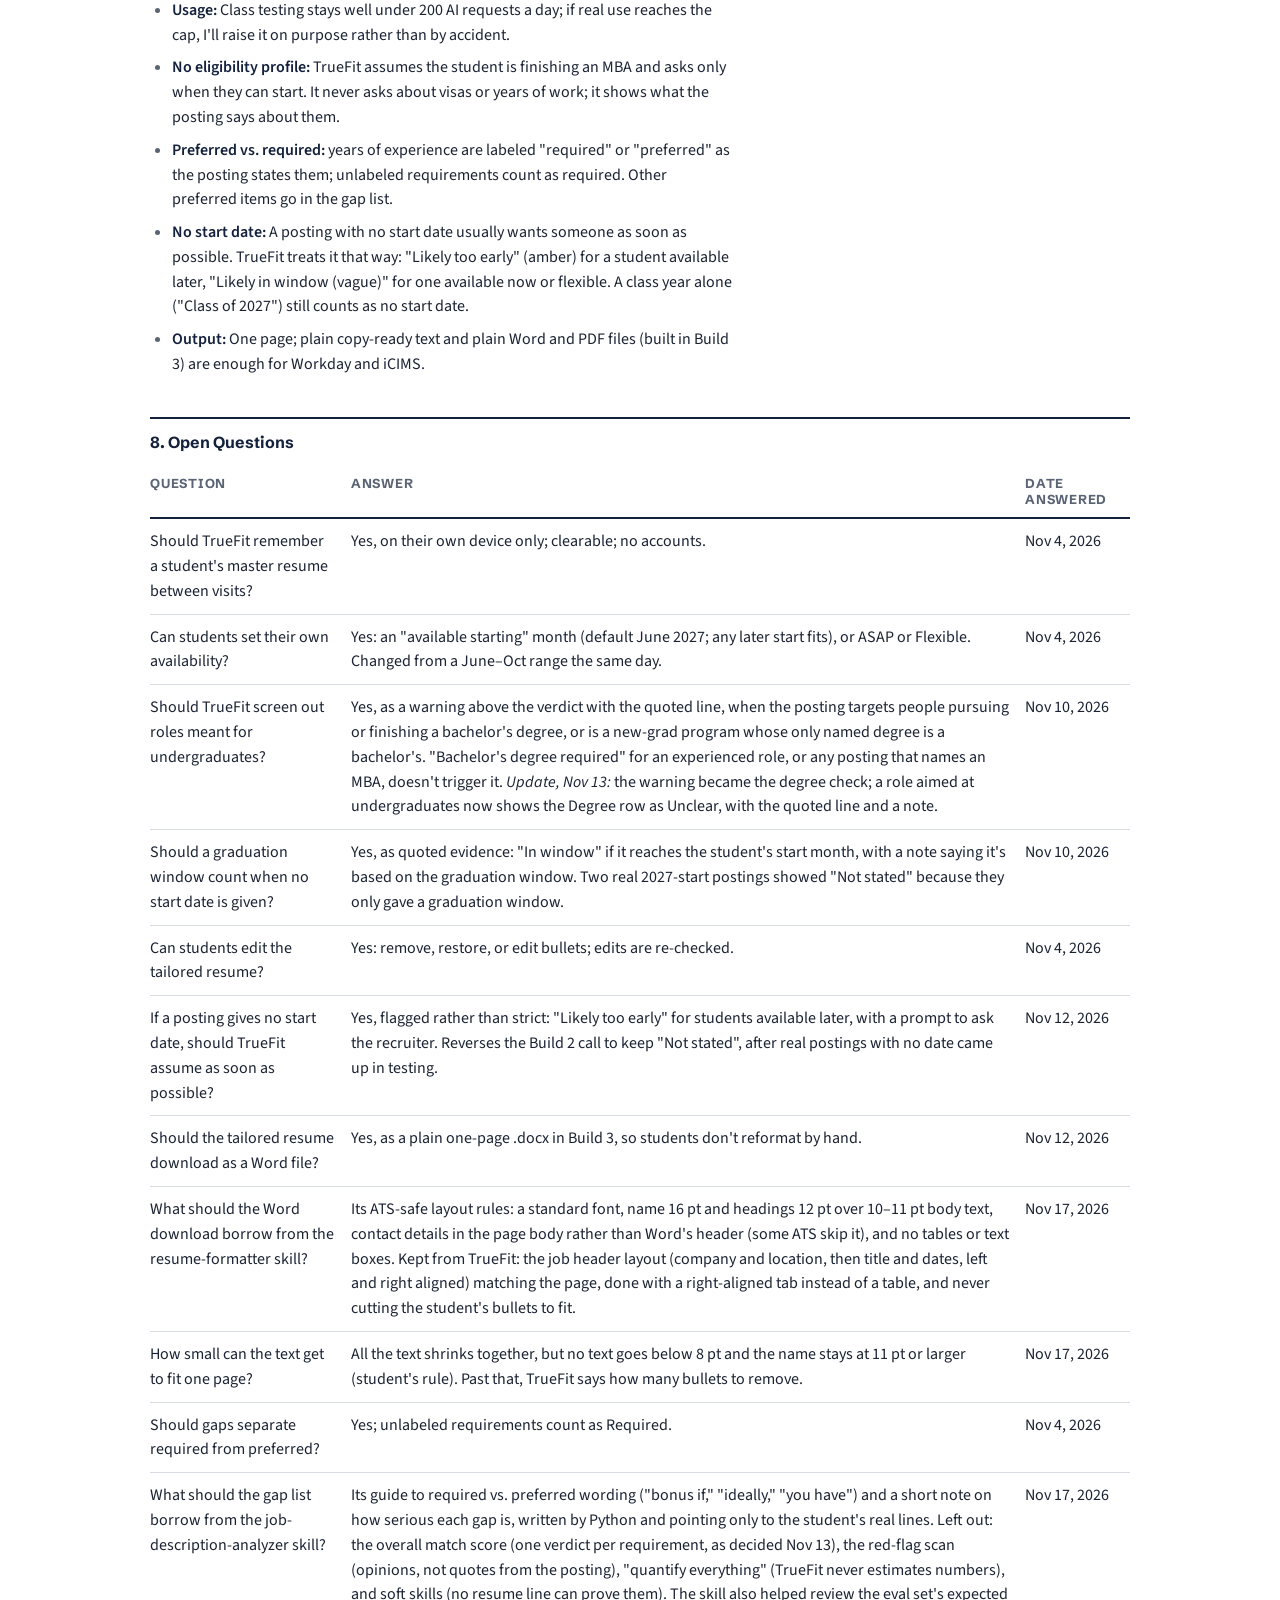
==== commit b971bef3: "docs: Build 4 log, PRD v4, and outside check Outside check: the Nov 24 reviewer used the version bef" ====
--- a/docs/index.html
+++ b/docs/index.html
@@ -344,7 +344,8 @@
       </ul>
 
       <h3>Outside check</h3>
-      <p>[Outside reviewer's comments on the improved outputs go here.]</p>
+      <p>On Nov 24, a target user outside class tried the live app with their own posting and resume, before the improvements above were deployed. PostHog shows they got through it end to end in about four minutes: they pasted a posting link, ran the eligibility check, tailored, and downloaded a PDF. Their comment was that everything worked. They didn't review the improved outputs, so the before-and-after changes above haven't had an outside check yet.</p>
+      <p>Their visit still found a real problem. Their Word resume, a normal text-only file, was refused twice as too large. Word can save font files inside a document, which is invisible but adds megabytes. TrueFit now reads only a Word file's text and allows files up to 20 MB, up from 5 MB. I checked the fix on the live site with an 8.4 MB test file that has fonts saved inside it. The reviewer hasn't re-tried their own file yet.</p>
     </section>
 
     <!-- LIVING PRD (Updated every week!) -->
@@ -354,12 +355,12 @@
 
       <table>
         <tr><th scope="row">Owner</th><td>Emma Schmidt (builder; product, design, and engineering)</td></tr>
-        <tr><th scope="row">Document status</th><td>v3 · Build 3 (live on the web, with rate limits and a security audit)</td></tr>
+        <tr><th scope="row">Document status</th><td>v4 · Build 4 (output quality tested on 10 inputs and improved, 38/40 to 40/40)</td></tr>
         <tr><th scope="row">Target release</th><td>Live since Nov 18, 2026 at <a href="https://es4077-truefit.onrender.com">es4077-truefit.onrender.com</a> for class testing; launch to classmates with Build 5 (Dec 7, 2026)</td></tr>
         <tr><th scope="row">Testers</th><td>Second-year Stern MBA classmates in my section, pod, and recruiting clubs</td></tr>
         <tr><th scope="row">Detailed spec</th><td><a href="https://github.com/building-with-ai-f26/es4077-truefit/tree/main/specs/001-start-date-truthful-resume">specs/001-start-date-truthful-resume</a> (requirements, plan, and tasks)</td></tr>
         <tr><th scope="row">Security audit</th><td><a href="https://github.com/building-with-ai-f26/es4077-truefit/blob/main/SECURITY.md">SECURITY.md</a> (what TrueFit holds, what I checked, and what's left)</td></tr>
-        <tr><th scope="row">Last updated</th><td>Nov 19, 2026</td></tr>
+        <tr><th scope="row">Last updated</th><td>Nov 25, 2026</td></tr>
       </table>
 
       <p><strong>Objective:</strong> Help MBA students spend their limited recruiting time only on roles they can actually start, and send a resume for each one that gets through applicant tracking systems without containing a single claim they can't back up. The test of success is simple: classmates use it instead of their current mix of reading postings closely, ChatGPT, and manual fact-checking.</p>
@@ -380,7 +381,7 @@
       </ul>
 
       <h3>3. How It Works Under the Hood & Riskiest Assumption (Week 2+)</h3>
-      <p><strong>Riskiest Assumption:</strong> That an AI model can tailor a resume without slipping in skills, numbers, or claims that aren't in the student's master resume. If one invented claim gets through, the "100% true" promise breaks and students go back to checking every line. <em>How we test it:</em> the model only drafts; plain code then checks every bullet against the resume lines it cites (exact numbers, no posting keywords the student doesn't have), plus a second AI support check. Anything that fails is flagged and left out by default. Fixed eval sets (16 tailoring cases; 31 start-date and eligibility cases) are re-run whenever prompts or models change.</p>
+      <p><strong>Riskiest Assumption:</strong> That an AI model can tailor a resume without slipping in skills, numbers, or claims that aren't in the student's master resume. If one invented claim gets through, the "100% true" promise breaks and students go back to checking every line. <em>How we test it:</em> the model only drafts; plain code then checks every bullet against the resume lines it cites (exact numbers, no posting keywords the student doesn't have), plus a second AI support check. Anything that fails is flagged and left out by default. Fixed eval sets (16 tailoring cases; 31 start-date and eligibility cases; the 10-case Build 4 output-quality scorecard) are re-run whenever prompts or models change.</p>
       <p><strong>How Build 2 tests it:</strong> Build 2 tests the risk directly. Tailoring is built: the model only drafts bullets and must cite the numbered resume or note lines behind each one, then plain Python flags any bullet whose numbers aren't in those lines or that names a skill or tool found only in the posting (acronyms like SQL and CFA, and capitalized names like Tableau), and a second model call checks every remaining claim. Ordinary posting words the student never used ("forecasting", "shape") are sent to that check as words to verify, so fair synonyms pass but unbacked skills don't. Flagged bullets are left out unless the student puts them back. On a 15-case tailoring eval (6 normal, 3 messy, 6 adversarial: a posting demanding SQL, Python, Tableau, and a CFA the student doesn't have; a metric-dense resume; a cover letter that's only "eager to build SQL skills"; a STAR story where the student supported a launch their manager led; a posting asking for forecasting, underwriting, and machine learning in lowercase; and tools listed at the start of bullet lines, where Python's skill check can't see them), 0 kept bullets contained an untraceable number, skill, or requirement, or turned a goal or a supporting role into a claim (rerun Nov 12 after narrowing the skill check). One fair-looking bullet of 63 was flagged for review. Limitation: in the two newest cases the model never tried to use the missing skills, so the words-to-verify path is covered by a unit test, not yet by an eval failure it caught. The start-date check uses the same pattern and is also tested: will the model report only text that is really in the posting? The model's only job is to find and quote start-date lines. Plain Python code then confirms each quote appears word for word in the posting, drops any that don't, and works out the verdict itself, so the model never decides whether a date fits. On the 22-case start-date eval run against the real model, TrueFit got 22 of 22 right and never stated a date the posting didn't contain (still 22 of 22 after the eligibility questions were added to the same call, Nov 13).</p>
       <p><strong>How the app works (Build 3, live):</strong> [Web page: paste posting text or link + availability; a link is read by the server from the site's public job data] → [Small Python (FastAPI) server on Render's free plan that holds the API key in Render's secret settings, stores nothing, and limits AI requests before they run] → [AI model via OpenRouter: finds and quotes start-date lines and the degree, sponsorship, and years-of-experience requirements] → [Python checks: every quote really in posting, date rules, start-date and degree verdicts] → [Eligibility exhibit: a row per requirement with the quoted evidence]. Then: [master resume + optional writing about their experience (notes, cover letters, STAR stories, essays), pasted or read from Word files by the server, saved only on the student's device] → [server numbers every line] → [AI drafts tailored bullets citing line numbers] → [Python checks numbers and posting-only words; a second AI call checks each claim] → [bullets with sources and Traced/Unverified badges; remove, put back, edit and re-check]. At the same time, a third AI call lists the posting's requirements → [Python checks each quote and line, and lists what the student's writing doesn't show as Required / Preferred gaps]. Last: [copy-ready plain text, or a one-page Word or PDF file built by the server with no AI call]. PostHog records page views, clicks, and funnel events from the web page (never posting or resume text; session replays hide all text) and errors from the server.</p>
       <p><strong>Going live and security (Build 3, Nov 18):</strong> TrueFit runs as one free web service on Render, deployed from this repo on every merge to <code>main</code>. There's no database or sign-in, because TrueFit has nothing to keep: the master resume stays on the student's own device, and the server forgets each request when it answers. That removes the biggest risks for a student app (a leaked table, one student seeing another's data), so the main risk left is someone spending my OpenRouter credit. Every AI request is rate limited before it runs: 10 a minute and 50 a day per visitor, and 200 a day for the whole site (about $4 on a bad day), and the OpenRouter key has its own $10 cap. The audit also covers secrets, libraries, logs, posting links, uploads, browser headers, and analytics; see <a href="https://github.com/building-with-ai-f26/es4077-truefit/blob/main/SECURITY.md">SECURITY.md</a>. Trade-offs I accepted: the free plan sleeps after 15 minutes idle, so the first visit can take 30–60 seconds; the limits are kept in memory and reset when it restarts (the site cap and the key's cap still bound the cost); and people on one network, like school Wi-Fi, share one visitor limit.</p>
@@ -388,6 +389,7 @@
       <p><strong>Gap list (Build 3, Nov 17):</strong> a third model call, run at the same time as tailoring so it adds no waiting, lists the posting's requirements with a quote for each and the student's lines that back them. Python confirms every quote and line number, then lists what's left as gaps, grouped Required / Preferred (unlabeled counts as Required). Each gap can carry a short note on how serious it is, written by Python, not the model (a required license is often a dealbreaker; a tool is usually learnable), and the closest related line from the student's own writing. The wording guide and notes are adapted from an outside skill, job-description-analyzer; its match score and red-flag scan were left out. Soft skills and eligibility items are never gaps.</p>
       <p><strong>Word download (Build 3, Nov 17):</strong> "Download Word" gives the same kept bullets (with the student's edits) as the copy-ready text, as a one-page .docx in one plain column: no tables, columns, text boxes, or Word header/footer, so ATS parsers read it. Each job keeps the page's layout, company left and location right, then title left and dates right, using a right-aligned tab stop rather than a table. US Letter, Calibri, name 16 pt, headings 12 pt. TrueFit fits it to one page with Word's standard 1-inch margins while the text is 10 pt or larger; a longer resume narrows the margins (down to 0.5 in) before shrinking all the text together in half-point steps (body 11 pt down to 8 pt at the smallest, the name 16 pt down to 11 pt, headings always 1 pt above the body). A resume that fits fills the page: spare space is shared between sections and between each school and job (up to one blank line each), then up to 2 pt between bullets. <em>Update, Nov 18:</em> margins were 0.75 in and short resumes left space at the bottom. If it still won't fit, it says about how many bullets to remove instead of cutting the student's content itself. It adds one library, python-docx, and no model call. The layout rules are adapted from an outside skill, resume-formatter. The name and contact line are centered (student's rule after opening the file). "Download PDF" gives the same layout as a text-based PDF that ATS can read; because a PDF's page count can be measured exactly, TrueFit says exactly how many bullets would need to go if it can't fit one page.</p>
       <p><strong>Easier review (Build 3, Nov 17):</strong> a jump bar stays at the top while scrolling the results (next unverified bullet, gaps, copy and download, and an "only unverified" filter); traced bullets hide their source lines behind "Show source" (unverified bullets always show them); each job can fold to one line; and the copy-ready text shows as a short preview until Copy is pressed.</p>
+      <p><strong>Output quality (Build 4, Nov 24):</strong> passing the truthfulness checks wasn't enough: on the 10-case scorecard (see <a href="#output-quality">Output Quality</a>), every resume was true, but two didn't read as tailored. Now a resume pasted from a PDF is repaired before tailoring (broken lines rejoined, spaced-out headings like "E D U C A T I O N" fixed, dates split from job titles). Tailoring tells each piece of work once, puts each job's best match first, leads a bullet with the student's result when there is one, may use the posting's wording for something the student's line already says, and keeps the student's own bullet endings (periods or none). When the model corrects itself mid-reply, TrueFit reads its last complete answer instead of showing an error. Tailor locks again if the posting is changed after a check. The truthfulness rules didn't change.</p>
       <p><strong>Pitch (updated Nov 13, when eligibility shipped):</strong> "Paste a job posting. Know if you're eligible, starting with the start date, and get a resume for it that's ATS-ready and 100% true." Start date and degree get a verdict; sponsorship and years of experience are shown with the posting's own words so students can judge them.</p>
 
       <h3>4. Unit Economics & Analytics Snapshot (Updated Weekly)</h3>
@@ -395,7 +397,7 @@
         <div class="ledger-row">
           <div class="stat-label">Cumulative Build Spend</div>
           <div class="stat-value">$32.00</div>
-          <p class="meta">$15.00 OpenRouter credits ($4.37 used; $10 added Nov 18 after the first $5 ran low) + $17 Claude Pro (annual plan, one month prorated). As of Nov 20, 2026.</p>
+          <p class="meta">$15.00 OpenRouter credits ($5.82 used; $10 added Nov 18 after the first $5 ran low) + $17 Claude Pro (annual plan, one month prorated). As of Nov 25, 2026.</p>
         </div>
         <div class="ledger-row">
           <div class="stat-label">Est. Cost Per User Run</div>
@@ -430,6 +432,7 @@
           <tr><td>Correct eligibility</td><td>Each requirement's verdict matches a human reviewer on 20+ real postings</td><td>≥ 9 of 10 per requirement, and never a requirement the posting doesn't state</td></tr>
           <tr><td>Useful gap list</td><td>Unsupported requirements caught vs. a human reviewer; Required/Preferred grouping agreement</td><td>≥ 80%; ≥ 90%</td></tr>
           <tr><td>Affordable to run</td><td>OpenRouter spend on the live site per day; requests refused by the site-wide cap</td><td>≤ $4 a day; zero checks refused by the site cap (PostHog <code>start_date_check_failed</code> with <code>site_daily_limit</code>)</td></tr>
+          <tr><td>Tailored, not generic</td><td>Build 4 scorecard: 10 test inputs, 4 rules each (Build 4)</td><td>40 of 40, re-run on all 10 after every prompt change; was 38 before Build 4 fixes</td></tr>
           <tr><td>Worth using</td><td>Classmate testers who say it's faster and they don't re-check every line</td><td>≥ 3</td></tr>
         </tbody>
       </table>
@@ -450,7 +453,7 @@
         <li><strong>Inputs:</strong> Postings and resumes are in English, pasted as text, read from a Word file, or (postings) read from a link to a site with public job data.</li>
         <li><strong>Vague dates:</strong> Spring = Mar–May, Summer = Jun–Aug, Fall = Sep–Nov.</li>
         <li><strong>Graduation windows:</strong> When a posting gives no start date but says who it hires by graduation date (e.g., "graduating between December 2026 and June 2027"), the role starts after graduation. TrueFit quotes that line and says "In window" (with a note that it's based on the graduation window) if the window reaches the student's start month. A class year alone ("Class of 2027") still counts as not stated.</li>
-        <li><strong>Rewording:</strong> Allowed (new verbs, reordering, shortening) as long as no facts are added and numbers stay exact.</li>
+        <li><strong>Rewording:</strong> Allowed (new verbs, reordering, shortening, leading with the result, and the posting's wording for something the student's line already says) as long as no facts are added and numbers stay exact.</li>
         <li><strong>Privacy:</strong> No accounts. Nothing is stored on a server; the master resume is saved only on the student's device and can be cleared anytime. Each check sends the posting and resume to the AI model through OpenRouter; analytics never include them, and session replays hide all text.</li>
         <li><strong>Usage:</strong> Class testing stays well under 200 AI requests a day; if real use reaches the cap, I'll raise it on purpose rather than by accident.</li>
         <li><strong>No eligibility profile:</strong> TrueFit assumes the student is finishing an MBA and asks only when they can start. It never asks about visas or years of work; it shows what the posting says about them.</li>
@@ -535,12 +538,13 @@
       </div>
 
       <div class="log-entry">
-        <h3>Build 4 · Test.py: Choose Track A or Track B (Due Nov 30)</h3>
+        <h3>Build 4 · Test &amp; Improve: Output Quality (Due Nov 30)</h3>
         <ul>
-          <li><strong>Chosen track:</strong> [A: 10-case domain eval and one outside target-user review; OR B: 3–5 outside users and replay findings]</li>
-          <li><strong>Results and improvements:</strong> [Before/after evidence; for Track B, fixes to the top three friction points]</li>
-          <li><strong>PRD v4 changes:</strong> [What the evidence changed]</li>
-          <li><strong>Cost & time this week:</strong> $[0.00] · [0] hours</li>
+          <li><strong>Chosen track:</strong> Track A, output quality. TrueFit's main risk is its AI output: a resume that invents something, reads as generic, or tailors confidently to text that isn't a posting. Evidence is in <a href="#output-quality">Output Quality</a>.</li>
+          <li><strong>What shipped:</strong> A four-rule rubric (truthful, grounded start date, relevant and specific, honest about gaps and bad input) and a 10-case test set for tech roles: 5 normal, 3 messy, 2 adversarial. A scorecard runner scores rules 1, 2 and 4 automatically and saves every output for hand scoring of rule 3. Scored before: 38/40. Fixed, all deployed to the live app: resumes pasted from a PDF are repaired before tailoring; tailoring tells each piece of work once, puts the best match first, leads with the student's result, may use the posting's wording, and keeps the student's own bullet endings; an AI reply that corrects itself is read instead of failing; Tailor locks again when the posting changes after a check. Scored after on the same 10: 40/40. Word uploads now read only the file's text, up to 20 MB, after my outside reviewer's resume was refused. 331 automated tests passing.</li>
+          <li><strong>What broke / changed in PRD:</strong> My plan said TrueFit couldn't tell a news article from a job posting; the first scoring run proved that wrong (the eligibility check already says "That doesn't look like a job posting" and keeps Tailor locked). It was the scoring script that tailored anyway, so I fixed the script, not the app. In the before run, case 5's AI reply was unreadable on all three tries, so a student would have seen an error: the model wrote a valid answer, then added "Wait, I must correct&hellip;" and a second one. Reviewing the before run also showed Tailor stayed unlocked if the posting was changed after a check. After that fix, my hand test on the live site found Tailor stayed locked even after I undid my edit, because of a leftover space; both fixed. I re-ran all 10 cases after every fix rather than just the cases that changed, and one of those re-runs caught case 8's vague start date coming back differently with no code change; the final run passed, but the model isn't fully consistent on vague dates. My outside reviewer's Word resume was refused as "over 5 MB" because Word had saved fonts inside it. PRD v4: tailoring now leads with results and may use the posting's wording; output quality is a success metric, with the scorecard re-run after every prompt change; the decisions table records the scoring rule for gaps under the wrong heading, combining bullets, leading with results, and the 20 MB limit.</li>
+          <li><strong>Lessons:</strong> Passing every automated check isn't the same as being good: all 10 resumes were true before any fix, but reading them showed two that didn't look tailored. Hand scoring was quick because my coding agent suggested each score on a review page and I agreed or changed it, case by case. Some fixes changed other cases' output, so re-running all 10 each time was worth the extra $0.25 a run. My outside reviewer said "everything worked," but what they ran into (a refused upload) was more useful than their comment.</li>
+          <li><strong>Cost &amp; time this week:</strong> $1.45 OpenRouter (credits used went from $4.37 to $5.82, including about $1.15 for scorecard runs: $0.33 before, $0.05 diagnosing case 5, and three after runs at about $0.25 each) · 4 hours</li>
         </ul>
       </div>
 
